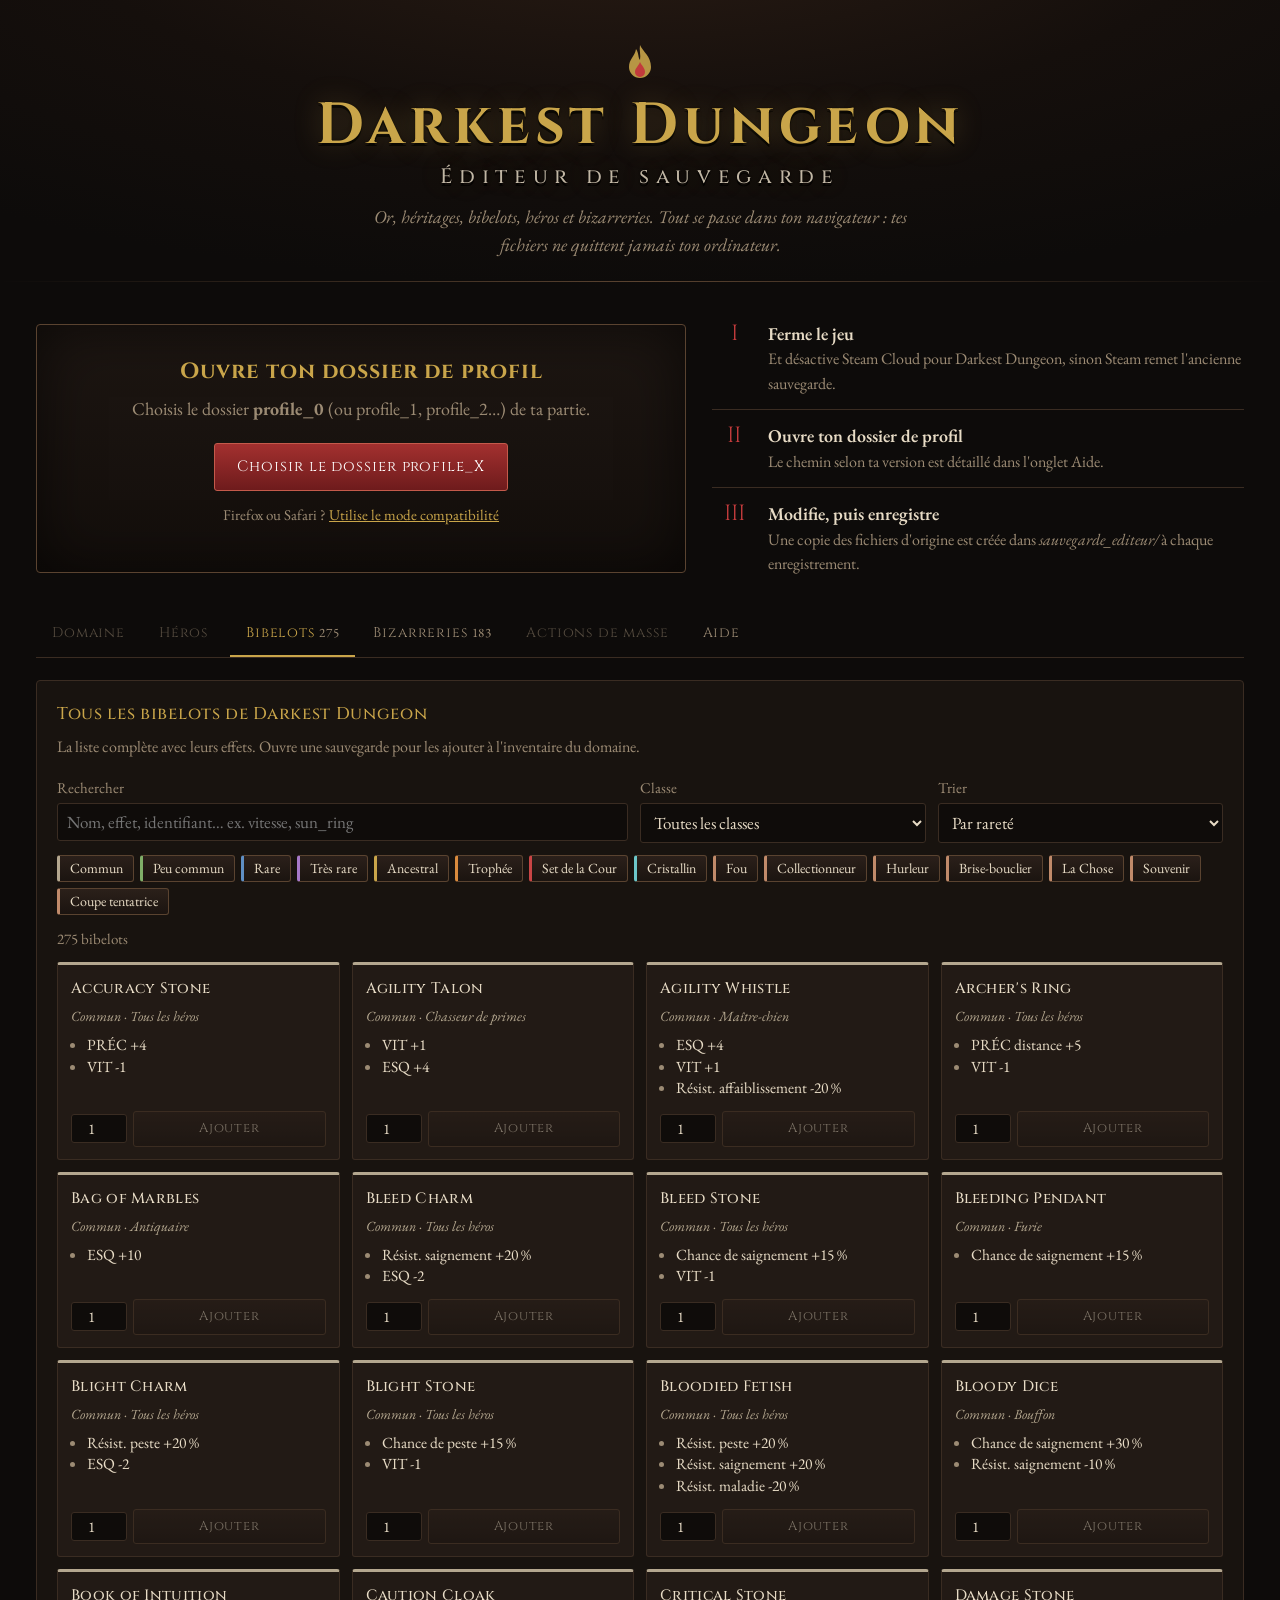
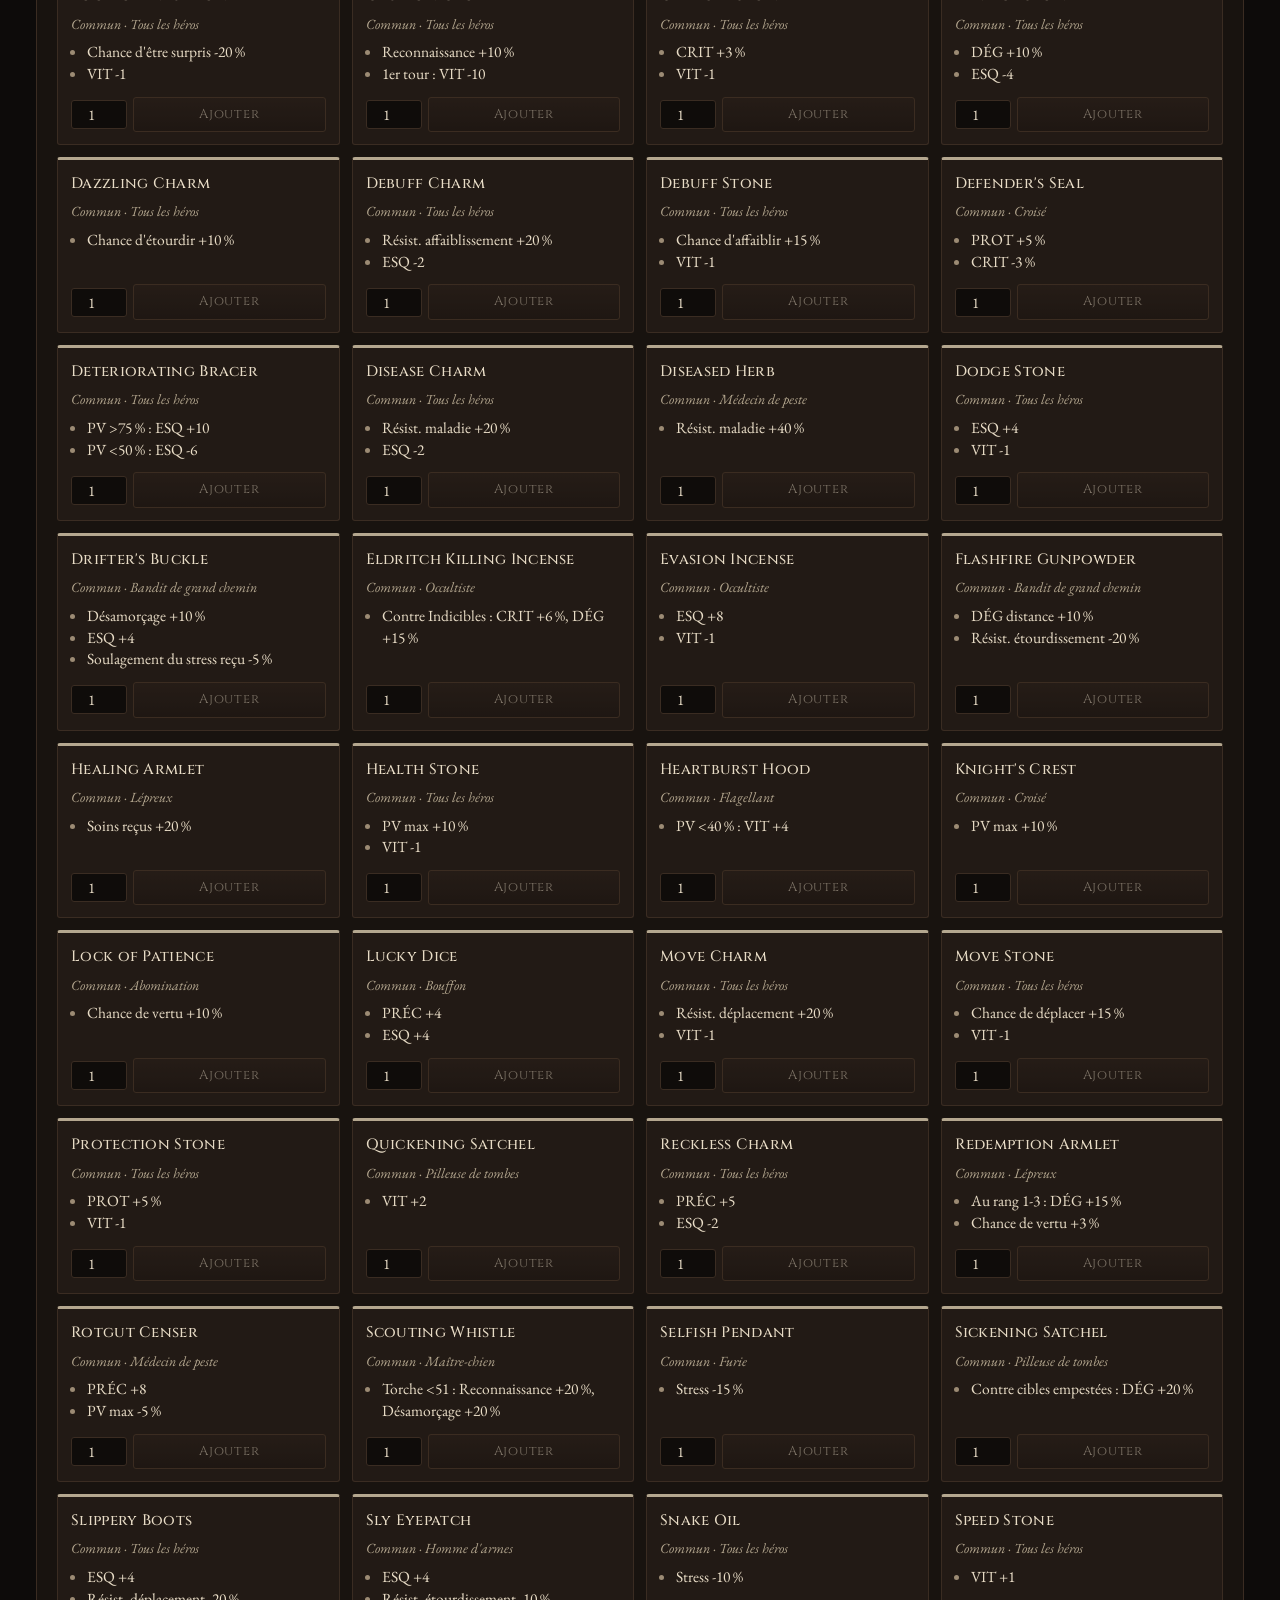
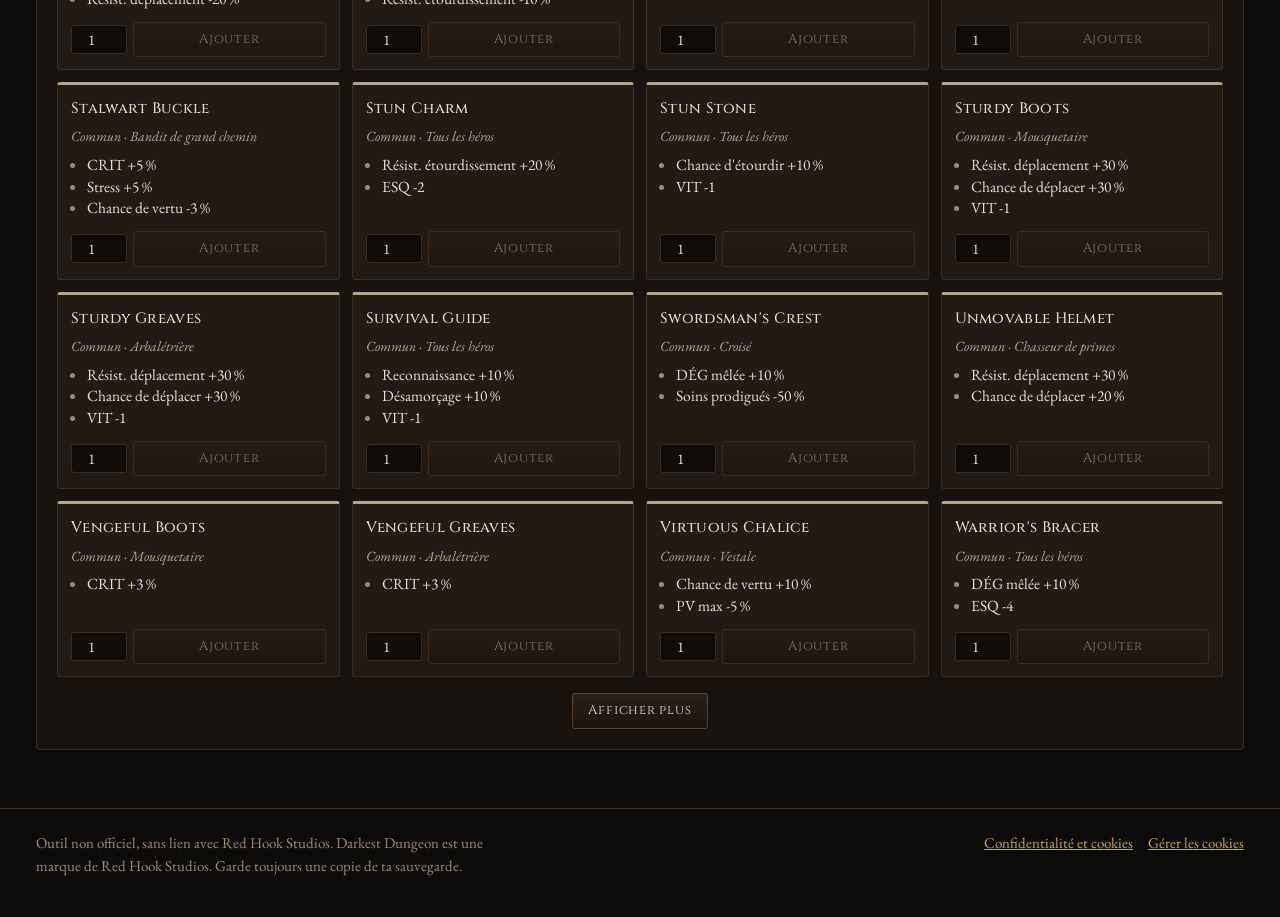
==== index.html @ da8cb4d5 "upload initial" ====
<!doctype html>
<html lang="fr">
<head>
<meta charset="utf-8">
<meta name="viewport" content="width=device-width,initial-scale=1">
<title>Éditeur de sauvegarde Darkest Dungeon – or, bibelots, héros, bizarreries</title>
<meta name="description" content="Éditeur de sauvegarde Darkest Dungeon gratuit, en français, directement dans le navigateur : modifie l'or et les héritages, ajoute des bibelots, monte tes héros niveau 6, gère les bizarreries. Liste complète des bibelots et bizarreries avec leurs effets.">
<link rel="canonical" href="https://pleaskanworkshop.fr/darkestdungeonsaveeditor/">
<meta property="og:type" content="website">
<meta property="og:title" content="Éditeur de sauvegarde Darkest Dungeon">
<meta property="og:description" content="Or, bibelots, héros, bizarreries : modifie ta sauvegarde Darkest Dungeon dans le navigateur. Rien n'est envoyé sur Internet.">
<meta property="og:url" content="https://pleaskanworkshop.fr/darkestdungeonsaveeditor/">
<meta name="theme-color" content="#0d0b0a">
<link rel="icon" href="favicon.svg" type="image/svg+xml">
<link rel="preconnect" href="https://fonts.googleapis.com">
<link rel="preconnect" href="https://fonts.gstatic.com" crossorigin>
<link href="https://fonts.googleapis.com/css2?family=Cinzel:wght@500;700&family=EB+Garamond:ital,wght@0,400;0,600;1,400&display=swap" rel="stylesheet">
<script type="application/ld+json">{"@context":"https://schema.org","@type":"WebApplication","name":"Éditeur de sauvegarde Darkest Dungeon","applicationCategory":"GameApplication","operatingSystem":"Windows, macOS, Linux (navigateur)","inLanguage":"fr","offers":{"@type":"Offer","price":"0","priceCurrency":"EUR"},"url":"https://pleaskanworkshop.fr/darkestdungeonsaveeditor/"}</script>
<style>
:root{
  --bg:#0d0b0a;--panel:#18130f;--panel2:#221a15;--line:#3a2c22;--line2:#5a4330;
  --ink:#e8dcc6;--dim:#9c8b74;--blood:#9e2a2b;--blood2:#c23b3c;--gold:#c9a54a;--ok:#6f9a5b;
  --r-common:#b4a78f;--r-uncommon:#7fae68;--r-rare:#5f8fc4;--r-very_rare:#a679c9;--r-ancestral:#c9a54a;
  --r-trophy:#d98a3d;--r-crimson:#c94545;--r-crystalline:#6cc6c9;--r-unique:#c08a6a;
  --display:"Cinzel",Georgia,serif;--body:"EB Garamond",Georgia,serif;
}
*{box-sizing:border-box}
html{scroll-padding-top:80px}
body{margin:0;background:radial-gradient(ellipse 120% 60% at 50% -10%,#2a1c14 0%,#150f0c 38%,var(--bg) 70%) fixed,var(--bg);color:var(--ink);font:18px/1.55 var(--body);min-height:100vh;-webkit-font-smoothing:antialiased}
a{color:var(--gold)}
a:hover{color:#e2c06a}
:focus-visible{outline:2px solid var(--gold);outline-offset:2px}
.wrap{max-width:1240px;margin:0 auto;padding:0 16px}

/* ---------- header */
.top{text-align:center;padding:44px 16px 22px;position:relative}
.top h1{font-family:var(--display);font-weight:700;letter-spacing:.09em;margin:0;line-height:1.05;font-size:clamp(30px,5.4vw,58px);color:var(--gold);
  text-shadow:0 0 28px rgba(201,165,74,.28),0 3px 0 #000,0 0 2px #000}
.top h1 small{display:block;font-size:.36em;letter-spacing:.32em;color:var(--ink);opacity:.82;margin-top:10px;font-weight:500}
.top p{color:var(--dim);font-style:italic;margin:14px auto 0;max-width:60ch}
.flame{display:block;width:26px;height:38px;margin:0 auto 14px}
@media (prefers-reduced-motion:no-preference){ .flame path{transform-origin:50% 100%;animation:flick 2.6s ease-in-out infinite} @keyframes flick{0%,100%{transform:scaleY(1) skewX(0)}30%{transform:scaleY(1.07) skewX(-2deg)}60%{transform:scaleY(.95) skewX(2deg)}} }
body.loaded .top{padding:18px 16px 14px} body.loaded .top h1{font-size:clamp(22px,3vw,30px)} body.loaded .top h1 small{display:inline;font-size:.6em;letter-spacing:.2em;margin:0 0 0 14px} body.loaded .top p,body.loaded .flame{display:none}
.rule{height:1px;background:linear-gradient(90deg,transparent,var(--line2),transparent);border:0;margin:0}

/* ---------- ads */
.ad{margin:18px auto;text-align:center;min-height:0}
.ad ins{display:block}
.ad.dev{border:1px dashed var(--line2);color:var(--dim);font-size:14px;padding:22px 10px;font-style:italic}
.ad.off{display:none}
.ad-top{max-width:970px}

/* ---------- layout */
.shell{display:grid;grid-template-columns:minmax(0,1fr);gap:28px;align-items:start}
@media (min-width:1180px){ .shell.has-side{grid-template-columns:minmax(0,1fr) 300px} .side{position:sticky;top:84px} }
.side .ad{margin-top:0}

/* ---------- file bar */
.filebar{position:sticky;top:0;z-index:20;background:rgba(13,11,10,.92);backdrop-filter:blur(6px);border-bottom:1px solid var(--line);padding:10px 0}
.filebar .wrap{display:flex;gap:12px;align-items:center;flex-wrap:wrap}
.filebar .st{flex:1;min-width:200px;color:var(--dim);font-size:16px}
.filebar .st b{color:var(--ink);font-weight:600}
.st.ok{color:var(--ok)} .st.err{color:var(--blood2)} .st.dirty{color:#e0b26a}

/* ---------- buttons & inputs */
button,.btn{font-family:var(--display);font-size:13px;letter-spacing:.06em;background:linear-gradient(#2b201a,#1b1410);color:var(--ink);border:1px solid var(--line2);padding:9px 15px;border-radius:3px;cursor:pointer;line-height:1.2;display:inline-flex;align-items:center;gap:8px;text-decoration:none}
button:hover:not(:disabled),.btn:hover{border-color:var(--gold);color:var(--gold)}
button:disabled{opacity:.45;cursor:not-allowed}
button.primary{background:linear-gradient(#a3302f,#6e1b1c);border-color:#c45a4b;color:#fff}
button.primary:hover:not(:disabled){color:#fff;filter:brightness(1.15)}
button.big{font-size:15px;padding:14px 22px}
button.ghost{background:none;border-color:transparent;color:var(--dim)}
button.ghost:hover:not(:disabled){border-color:var(--line2);color:var(--ink)}
button.icon{padding:3px 7px;font-size:12px;font-family:var(--body)}
label.f{display:block;font-size:15px;color:var(--dim)}
input,select{width:100%;margin-top:4px;background:#0f0c0a;border:1px solid var(--line);color:var(--ink);font:17px var(--body);padding:7px 9px;border-radius:3px}
input:focus,select:focus{outline:none;border-color:var(--gold)}
input[type=number]{font-variant-numeric:tabular-nums}
.hidden{display:none!important}

/* ---------- landing */
.landing{display:grid;gap:26px;margin:26px 0 8px}
@media (min-width:860px){ .landing{grid-template-columns:1.1fr .9fr;align-items:center} }
.door{border:1px solid var(--line2);background:linear-gradient(180deg,#1d1612,#130e0b);padding:30px 26px;border-radius:4px;text-align:center;position:relative;box-shadow:inset 0 0 60px rgba(0,0,0,.6)}
.door h2{font-family:var(--display);color:var(--gold);font-size:22px;margin:0 0 6px;letter-spacing:.04em}
.door p{color:var(--dim);margin:0 0 20px}
.door .acts{display:flex;flex-direction:column;align-items:center;gap:12px}
.door .compat{font-size:15px;color:var(--dim)}
.door .compat label{color:var(--gold);text-decoration:underline;cursor:pointer}
.door.drag{border-color:var(--gold);box-shadow:inset 0 0 60px rgba(201,165,74,.12)}
.steps{list-style:none;margin:0;padding:0;counter-reset:s}
.steps li{counter-increment:s;display:grid;grid-template-columns:44px 1fr;gap:12px;padding:12px 0;border-bottom:1px solid var(--line)}
.steps li:last-child{border-bottom:0}
.steps li::before{content:counter(s,upper-roman);font-family:var(--display);color:var(--blood2);font-size:22px;text-align:center;line-height:1.3}
.steps b{font-weight:600}
.steps span{color:var(--dim);display:block;font-size:16px}
.warn{border-left:3px solid var(--blood);background:#1b0f0d;padding:10px 14px;color:#e0b9a6;font-size:16px;margin:14px 0}

/* ---------- tabs */
.tabs{display:flex;gap:2px;border-bottom:1px solid var(--line);margin:22px 0 22px;overflow-x:auto;scrollbar-width:none}
.tabs::-webkit-scrollbar{display:none}
.tabs a{font-family:var(--display);font-size:14px;letter-spacing:.06em;color:var(--dim);text-decoration:none;padding:11px 16px;border-bottom:2px solid transparent;white-space:nowrap}
.tabs a:hover{color:var(--ink)}
.tabs a[aria-current=page]{color:var(--gold);border-bottom-color:var(--gold)}
.tabs a.locked{opacity:.5}
.tabs .count{font-family:var(--body);font-size:13px;color:var(--dim);margin-left:4px}

/* ---------- panels */
.panel{background:var(--panel);border:1px solid var(--line);border-radius:4px;padding:20px;margin-bottom:18px}
.panel>h2,.sec-h{font-family:var(--display);font-size:17px;color:var(--gold);margin:0 0 14px;letter-spacing:.04em;font-weight:500}
.panel>p.lead{color:var(--dim);margin:-6px 0 16px;font-size:16px}
.grid{display:grid;grid-template-columns:repeat(auto-fill,minmax(170px,1fr));gap:14px}
.empty{color:var(--dim);font-style:italic}
.locked-msg{text-align:center;padding:40px 20px}
.locked-msg p{color:var(--dim)}

/* wallet */
.wallet{display:grid;grid-template-columns:repeat(auto-fill,minmax(150px,1fr));gap:14px}
.coin{background:var(--panel2);border:1px solid var(--line);border-radius:3px;padding:12px}
.coin label{font-family:var(--display);font-size:13px;color:var(--gold);letter-spacing:.05em}
.coin .quick{display:flex;gap:4px;margin-top:6px}
.coin .quick button{flex:1;justify-content:center;padding:3px 0;font-family:var(--body);font-size:13px}

/* inventory */
.inv{display:flex;flex-wrap:wrap;gap:8px}
.chip{display:inline-flex;align-items:center;gap:6px;background:#120e0b;border:1px solid var(--line);border-left:3px solid var(--rc,var(--line2));border-radius:3px;padding:4px 6px 4px 9px;font-size:16px;cursor:default}
.chip .x{font-size:13px;color:var(--dim)}
.chip button{padding:1px 6px;font-size:12px;font-family:var(--body)}
.chip.pos{--rc:var(--ok)} .chip.neg{--rc:var(--blood2)} .chip.dis{--rc:#8a6fb0}
.chip.lock{background:#1d170e}
.chip .lk{color:var(--gold);font-size:13px}

/* catalogue */
.filters{display:grid;grid-template-columns:2fr 1fr 1fr;gap:12px;margin-bottom:12px}
@media (max-width:640px){ .filters{grid-template-columns:1fr 1fr} .filters .q{grid-column:1/-1} }
.rar-row{display:flex;flex-wrap:wrap;gap:6px;margin-bottom:16px}
.rar-row button{font-family:var(--body);font-size:14px;letter-spacing:0;padding:4px 10px;border-left:3px solid var(--rc)}
.rar-row button[aria-pressed=true]{background:#2c2119;border-color:var(--gold);color:var(--gold);border-left-color:var(--rc)}
.meta-line{color:var(--dim);font-size:15px;margin:-4px 0 12px}
.cards{display:grid;grid-template-columns:repeat(auto-fill,minmax(250px,1fr));gap:12px}
.tk{background:var(--panel2);border:1px solid var(--line);border-top:3px solid var(--rc);border-radius:3px;padding:12px 13px 12px;display:flex;flex-direction:column;gap:6px}
.tk h3{font-family:var(--display);font-size:15px;margin:0;letter-spacing:.02em;color:var(--ink);font-weight:500}
.tk .who{font-size:14px;color:var(--rc);font-style:italic}
.tk ul{margin:0;padding:0 0 0 16px;font-size:15.5px;line-height:1.4}
.tk li::marker{color:var(--dim)}
.tk .set{font-size:14.5px;color:#d9a4a4;border-top:1px dashed var(--line);padding-top:6px}
.tk .add{margin-top:auto;display:flex;gap:6px;align-items:center;padding-top:6px}
.tk .add input{width:56px;margin:0;padding:4px 6px;font-size:15px;text-align:center}
.tk .add button{flex:1;justify-content:center}
.tk .own{font-size:13px;color:var(--gold);margin-left:auto}
.more{text-align:center;margin-top:16px}

/* heroes */
.hero{background:var(--panel2);border:1px solid var(--line);border-radius:4px;margin-bottom:12px}
.hero>summary{list-style:none;cursor:pointer;padding:14px 16px;display:grid;grid-template-columns:1fr auto;gap:4px 14px;align-items:baseline}
.hero>summary::-webkit-details-marker{display:none}
.hero>summary .nm{font-family:var(--display);font-size:18px;color:var(--ink)}
.hero>summary .cls{color:var(--gold);font-style:italic;font-size:16px;margin-left:8px}
.hero>summary .stats{color:var(--dim);font-size:15px;font-variant-numeric:tabular-nums;text-align:right}
.hero>summary .stats .sev{color:var(--blood2)}
.hero>summary .stats .vir{color:var(--gold)}
.hero>summary::after{content:"";grid-column:1/-1;height:3px;border-radius:2px;background:linear-gradient(90deg,var(--blood2) var(--stress),#2a201a var(--stress));max-width:220px}
.hero[open]>summary{border-bottom:1px solid var(--line)}
.hero .body{padding:16px}
.hero .sub{font-family:var(--display);font-size:13px;color:var(--dim);letter-spacing:.05em;margin:18px 0 8px}
.addq{display:flex;gap:8px;margin-top:10px;flex-wrap:wrap}
.addq select{flex:1;min-width:220px;margin:0}
.hero .acts{display:flex;gap:8px;flex-wrap:wrap;margin-top:18px}

/* bulk */
.bulk{display:grid;gap:10px}
.bulk button{justify-content:flex-start;text-align:left;font-size:14px;padding:12px 14px}
.bulk button span{font-family:var(--body);letter-spacing:0;color:var(--dim);font-size:15px}

/* quirk catalogue */
.qcols{display:grid;gap:18px}
@media (min-width:820px){ .qcols{grid-template-columns:1fr 1fr} }
.qlist{list-style:none;margin:0;padding:0}
.qlist li{display:grid;grid-template-columns:minmax(120px,190px) 1fr;gap:10px;padding:7px 0;border-bottom:1px solid var(--line);font-size:16px}
.qlist li b{font-weight:600}
.qlist li span{color:var(--dim)}
.qlist.pos li b{color:#a9cf95} .qlist.neg li b{color:#e08a83}

/* help */
.prose{max-width:72ch}
.prose h2{font-family:var(--display);color:var(--gold);font-size:19px;font-weight:500;margin:28px 0 8px}
.prose h3{font-size:18px;margin:18px 0 4px}
.prose code{font-family:Consolas,Menlo,monospace;font-size:14.5px;background:#0f0c0a;border:1px solid var(--line);padding:1px 5px;border-radius:3px;word-break:break-all}
.prose details{border-bottom:1px solid var(--line);padding:10px 0}
.prose summary{cursor:pointer;font-weight:600}
.prose details p{color:#d5c8b1;margin:8px 0 0}

/* tooltip */
#tip{position:fixed;z-index:100;max-width:300px;background:#0f0b09;border:1px solid var(--line2);border-top:2px solid var(--rc,var(--gold));border-radius:3px;padding:10px 12px;font-size:15px;line-height:1.4;box-shadow:0 10px 30px rgba(0,0,0,.6);pointer-events:none;opacity:0;transition:opacity .12s}
#tip.on{opacity:1}
#tip b{font-family:var(--display);font-weight:500;font-size:14px;display:block;margin-bottom:4px}
#tip .k{color:var(--dim);font-style:italic;font-size:14px;display:block;margin-bottom:4px}
#tip ul{margin:0;padding-left:16px}

/* toast */
#toast{position:fixed;left:50%;bottom:22px;transform:translateX(-50%) translateY(20px);background:#1c1410;border:1px solid var(--line2);padding:10px 16px;border-radius:3px;font-size:16px;opacity:0;transition:.2s;z-index:120;pointer-events:none;max-width:calc(100% - 32px)}
#toast.on{opacity:1;transform:translateX(-50%)}

footer{border-top:1px solid var(--line);margin-top:40px;padding:22px 0 40px;color:var(--dim);font-size:15px}
footer .wrap{display:flex;gap:16px;flex-wrap:wrap;justify-content:space-between}
footer p{margin:0;max-width:70ch}
</style>
</head>
<body>
<div id="filebar" class="filebar hidden">
  <div class="wrap">
    <div class="st" id="status"></div>
    <button class="ghost" id="closeBtn" title="Fermer cette sauvegarde">Fermer</button>
    <button class="primary" id="saveBtn" disabled>Enregistrer</button>
  </div>
</div>

<header class="top">
  <svg class="flame" viewBox="0 0 26 38" aria-hidden="true"><path d="M13 1c3 7 11 11 11 22a11 11 0 0 1-22 0C2 15 8 12 9 5c3 4 2 9 4 11 1-5-1-10 0-15z" fill="#c9a54a" opacity=".9"/><path d="M13 18c2 4 5 6 5 10a5 5 0 0 1-10 0c0-4 3-5 5-10z" fill="#c23b3c"/></svg>
  <h1>Darkest Dungeon<small>Éditeur de sauvegarde</small></h1>
  <p>Or, héritages, bibelots, héros et bizarreries. Tout se passe dans ton navigateur : tes fichiers ne quittent jamais ton ordinateur.</p>
</header>
<hr class="rule">

<div class="wrap">
  <div class="ad ad-top" data-ad="top"></div>

  <section id="landing" class="landing">
    <div class="door" id="door">
      <h2>Ouvre ton dossier de profil</h2>
      <p>Choisis le dossier <b>profile_0</b> (ou profile_1, profile_2…) de ta partie.</p>
      <div class="acts">
        <button class="primary big" id="openBtn">Choisir le dossier profile_X</button>
        <div class="compat">Firefox ou Safari ? <label for="dirInput">Utilise le mode compatibilité</label><input id="dirInput" type="file" webkitdirectory multiple class="hidden"></div>
      </div>
      <p class="st" id="status0" style="margin:16px 0 0"></p>
    </div>
    <div>
      <ol class="steps">
        <li><div><b>Ferme le jeu</b><span>Et désactive Steam Cloud pour Darkest Dungeon, sinon Steam remet l'ancienne sauvegarde.</span></div></li>
        <li><div><b>Ouvre ton dossier de profil</b><span>Le chemin selon ta version est détaillé dans l'onglet Aide.</span></div></li>
        <li><div><b>Modifie, puis enregistre</b><span>Une copie des fichiers d'origine est créée dans <i>sauvegarde_editeur/</i> à chaque enregistrement.</span></div></li>
      </ol>
    </div>
  </section>

  <nav class="tabs" id="tabs" aria-label="Sections">
    <a href="#domaine" data-t="domaine">Domaine</a>
    <a href="#heros" data-t="heros">Héros<span class="count" id="cHeroes"></span></a>
    <a href="#bibelots" data-t="bibelots">Bibelots<span class="count">275</span></a>
    <a href="#bizarreries" data-t="bizarreries">Bizarreries<span class="count">183</span></a>
    <a href="#masse" data-t="masse">Actions de masse</a>
    <a href="#aide" data-t="aide">Aide</a>
  </nav>

  <div class="shell" id="shell">
    <main>
      <!-- DOMAINE -->
      <section id="t-domaine" data-tab>
        <div class="needs-save">
          <div class="panel"><h2>Trésor et héritages</h2>
            <div class="wallet" id="wallet"></div>
            <div class="grid" style="margin-top:16px"><label class="f">Nom du domaine<input type="text" id="estateName" maxlength="40"></label></div>
          </div>
          <div class="panel"><h2>Bibelots en réserve</h2>
            <p class="lead">Survole un bibelot pour voir ses effets. Pour en ajouter, va dans l'onglet <a href="#bibelots">Bibelots</a>.</p>
            <div class="inv" id="inv"></div>
          </div>
        </div>
      </section>

      <!-- HEROS -->
      <section id="t-heros" data-tab class="hidden"><div class="needs-save"><div id="heroList"></div></div></section>

      <!-- BIBELOTS -->
      <section id="t-bibelots" data-tab class="hidden">
        <div class="panel">
          <h2>Tous les bibelots de Darkest Dungeon</h2>
          <p class="lead" id="tkLead">La liste complète avec leurs effets. Ouvre une sauvegarde pour les ajouter à l'inventaire du domaine.</p>
          <div class="filters">
            <label class="f q">Rechercher<input id="tkQ" type="search" placeholder="Nom, effet, identifiant… ex. vitesse, sun_ring" autocomplete="off"></label>
            <label class="f">Classe<select id="tkCls"></select></label>
            <label class="f">Trier<select id="tkSort"><option value="r">Par rareté</option><option value="n">Par nom</option></select></label>
          </div>
          <div class="rar-row" id="tkRar" role="group" aria-label="Filtrer par rareté"></div>
          <div class="meta-line" id="tkCount"></div>
          <div class="cards" id="tkCards"></div>
          <div class="more"><button id="tkMore" class="hidden">Afficher plus</button></div>
        </div>
      </section>

      <!-- BIZARRERIES -->
      <section id="t-bizarreries" data-tab class="hidden">
        <div class="panel">
          <h2>Bizarreries et leurs effets</h2>
          <p class="lead">Pour ajouter ou retirer une bizarrerie, ouvre la fiche d'un héros dans l'onglet <a href="#heros">Héros</a>.</p>
          <div class="filters" style="grid-template-columns:1fr"><label class="f q">Rechercher<input id="qQ" type="search" placeholder="ex. torche, saignement, Hard Noggin" autocomplete="off"></label></div>
          <div class="qcols">
            <div><h3 class="sec-h">Positives</h3><ul class="qlist pos" id="qPos"></ul></div>
            <div><h3 class="sec-h">Négatives</h3><ul class="qlist neg" id="qNeg"></ul></div>
          </div>
        </div>
      </section>

      <!-- MASSE -->
      <section id="t-masse" data-tab class="hidden">
        <div class="needs-save">
          <div class="panel"><h2>Tout le roster d'un coup</h2>
            <p class="lead">Les changements restent en mémoire jusqu'à ce que tu cliques sur « Enregistrer ».</p>
            <div class="bulk">
              <button data-bulk="lvl">Passer tous les héros niveau 6 <span>— XP de résolution au maximum</span></button>
              <button data-bulk="calm">Stress à 0 et afflictions retirées <span>— vertus retirées aussi</span></button>
              <button data-bulk="gear">Équipement et compétences au maximum <span>— arme, armure et compétences équipées rang 4</span></button>
              <button data-bulk="heal">Soigner tout le monde <span>— PV actuels remis à un niveau élevé, le jeu les plafonne au max</span></button>
            </div>
          </div>
        </div>
      </section>

      <!-- AIDE -->
      <section id="t-aide" data-tab class="hidden">
        <div class="panel prose">
          <h2 style="margin-top:0">Où se trouve ma sauvegarde ?</h2>
          <h3>Steam</h3>
          <p><code>C:\Program Files (x86)\Steam\userdata\&lt;ton ID Steam&gt;\262060\remote\profile_0</code></p>
          <p>Le nombre après <i>userdata</i> dépend de ton compte. S'il y en a plusieurs, prends celui qui contient le dossier <i>262060</i>.</p>
          <h3>GOG, Epic et version sans launcher</h3>
          <p><code>C:\Users\&lt;toi&gt;\Documents\Darkest\profile_0</code></p>
          <p>Chaque emplacement de partie a son propre dossier : profile_0 est le premier, profile_1 le deuxième, etc.</p>
          <h2>Questions fréquentes</h2>
          <details><summary>Mes modifications disparaissent au lancement du jeu</summary><p>C'est presque toujours Steam Cloud qui remet la version en ligne. Dans Steam : clic droit sur Darkest Dungeon → Propriétés → Général → décoche « Conserver les sauvegardes dans Steam Cloud ». Ferme aussi le jeu avant d'enregistrer.</p></details>
          <details><summary>Le bouton « Choisir le dossier » ne fait rien</summary><p>L'écriture directe dans un dossier fonctionne sur Chrome, Edge, Opera et Brave pour ordinateur. Sur Firefox ou Safari, utilise le mode compatibilité : l'éditeur télécharge les trois fichiers modifiés, que tu recopies ensuite à la place des originaux.</p></details>
          <details><summary>Comment revenir en arrière ?</summary><p>À chaque enregistrement, les fichiers d'origine sont copiés dans <i>profile_X/sauvegarde_editeur/date-heure/</i>. Recopie-les dans le dossier profile_X pour annuler. Le jeu garde aussi ses propres copies dans <i>profile_X/backup</i>.</p></details>
          <details><summary>Quels fichiers sont modifiés ?</summary><p>Seulement <i>persist.estate.json</i> (or, héritages, bibelots), <i>persist.roster.json</i> (héros) et <i>persist.game.json</i> (nom du domaine). Malgré l'extension .json, ce sont des fichiers binaires propres au jeu.</p></details>
          <details><summary>Les bibelots ajoutés n'apparaissent pas</summary><p>Ils arrivent dans l'inventaire du domaine, visible depuis le hameau (fenêtre de la diligence ou fiche d'un héros). Les bibelots d'un DLC que tu ne possèdes pas peuvent ne pas s'afficher ; retire-les avec l'éditeur.</p></details>
          <details><summary>Combien de bizarreries un héros peut-il avoir ?</summary><p>Le jeu en gère cinq positives et cinq négatives au maximum, maladies non comprises. L'éditeur bloque l'ajout au-delà.</p></details>
          <details><summary>Mes fichiers sont-ils envoyés quelque part ?</summary><p>Non. La lecture et l'écriture se font en local dans ton navigateur. Le site affiche des publicités, détaillées dans la <a href="confidentialite.html">politique de confidentialité</a>, mais elles n'ont aucun accès à tes fichiers.</p></details>
          <details><summary>Ça marche avec Darkest Dungeon II ?</summary><p>Non, uniquement avec le premier Darkest Dungeon (et ses DLC : Crimson Court, Shieldbreaker, Color of Madness, Musketeer, Flagellant).</p></details>
        </div>
      </section>
    </main>
    <aside class="side hidden" id="side"><div class="ad" data-ad="side"></div></aside>
  </div>

  <div class="ad" data-ad="bottom"></div>
</div>

<footer>
  <div class="wrap">
    <p>Outil non officiel, sans lien avec Red Hook Studios. Darkest Dungeon est une marque de Red Hook Studios. Garde toujours une copie de ta sauvegarde.</p>
    <p><a href="confidentialite.html">Confidentialité et cookies</a>&emsp;<a href="#" id="consentLink">Gérer les cookies</a></p>
  </div>
</footer>

<div id="tip" role="tooltip"></div>
<div id="toast" role="status" aria-live="polite"></div>

<script>
/* ====== Configuration AdSense : remplace par tes identifiants ====== */
const ADSENSE = {
  client: 'ca-pub-XXXXXXXXXXXXXXXX',          // ton ID éditeur
  slots: { top: '0000000000', side: '0000000000', bottom: '0000000000' } // IDs des blocs d'annonces
};
</script>
<script>
// DSON codec (Darkest Dungeon binary save format)
const DSON = (() => {
  function hashName(s){ let h=0; for (let i=0;i<s.length;i++) h=(Math.imul(h,53)+s.charCodeAt(i))|0; return h; }
  function isDson(u8){ return u8 && u8.length>=64 && u8[0]===0x01 && u8[1]===0xB1 && u8[2]===0 && u8[3]===0; }
  
  function str(u8,a,b){ let s=''; for(let i=a;i<b;i++) s+=String.fromCharCode(u8[i]); return s; }
  // Node: {name, obj:bool, top:int(top bit), children:[] | raw:Uint8Array, file?:Node(root of embedded)}
  function decode(u8){
    const dv=new DataView(u8.buffer,u8.byteOffset,u8.byteLength), I=o=>dv.getInt32(o,true);
    const head = u8.slice(0,0x40);
    const nM1=I(0x14), m1Off=I(0x18), nM2=I(0x2C), m2Off=I(0x30), dLen=I(0x38), dOff=I(0x3C);
    const m1=[]; for(let i=0;i<nM1;i++){const o=m1Off+16*i; m1.push({parent:I(o),m2:I(o+4),direct:I(o+8),all:I(o+12)});}
    const m2=[]; for(let i=0;i<nM2;i++){const o=m2Off+12*i; m2.push({hash:I(o),off:I(o+4),info:I(o+8)>>>0});}
    const nodes=m2.map((e,i)=>{
      const nameLen=(e.info>>>2)&0x1FF, obj=(e.info&1)===1;
      const ns=dOff+e.off, name=str(u8,ns,ns+nameLen-1);
      const n={name,obj,top:e.info>>>31,hash:e.hash};
      if(obj){ n.m1=(e.info>>>11)&0xFFFFF; n.children=[]; }
      else {
        const start=e.off+nameLen, end=(i+1<nM2? m2[i+1].off : dLen);
        let s=start; if(end-start>1){ s=(start+3)&~3; }
        n.raw=u8.slice(dOff+s,dOff+end);
        n.pad=u8.slice(dOff+start,dOff+s);
        // embedded file?
        if(n.raw.length>8){ const L=new DataView(n.raw.buffer).getInt32(0,true); if(L===n.raw.length-4 && isDson(n.raw.subarray(4))) { n.file=decode(n.raw.slice(4,4+L)); } }
      }
      return n;
    });
    // build tree via meta1
    let root=null;
    m1.forEach((b,bi)=>{ const node=nodes[b.m2]; node._bi=bi; });
    // children: fields in order; parent of field i = nearest enclosing object. Use meta1 parent and walk
    const stack=[];
    nodes.forEach((n,i)=>{
      while(stack.length && stack[stack.length-1].remain===0) stack.pop();
      if(stack.length===0){ root=n; } else { const p=stack[stack.length-1]; p.node.children.push(n); p.remain--; }
      if(n.obj){ const b=m1[n.m1]; stack.push({node:n,remain:b.direct}); }
    });
    return {head, root};
  }
  function encode(doc){
    // flatten pre-order
    const fields=[]; const objs=[];
    (function walk(n,parentBi){
      const idx=fields.length; fields.push(n);
      if(n.obj){ const bi=objs.length; const rec={parent:parentBi,m2:idx,direct:n.children.length,all:0}; objs.push(rec);
        n._bi=bi; const before=fields.length; n.children.forEach(c=>walk(c,bi)); rec.all=fields.length-before; }
    })(doc.root,-1);
    // data
    const chunks=[]; let len=0; const offs=[];
    const push=(b)=>{chunks.push(b); len+=b.length;};
    fields.forEach(n=>{
      if(n.file){ const inner=encode(n.file); const r=new Uint8Array(4+inner.length); new DataView(r.buffer).setInt32(0,inner.length,true); r.set(inner,4); n.raw=r; }
      offs.push(len);
      const nm=new Uint8Array(n.name.length+1); for(let i=0;i<n.name.length;i++) nm[i]=n.name.charCodeAt(i); push(nm);
      if(!n.obj){ if(n.raw.length>1){ const pad=((len+3)&~3)-len; if(pad) push(n.pad && n.pad.length===pad ? n.pad : new Uint8Array(pad)); } push(n.raw); }
    });
    const nM1=objs.length, nM2=fields.length, m1Off=0x40, m2Off=m1Off+16*nM1, dOff=m2Off+12*nM2;
    const out=new Uint8Array(dOff+len); const dv=new DataView(out.buffer);
    out.set(doc.head.subarray(0,0x40),0);
    dv.setInt32(0x10,16*nM1,true); dv.setInt32(0x14,nM1,true); dv.setInt32(0x18,m1Off,true);
    dv.setInt32(0x2C,nM2,true); dv.setInt32(0x30,m2Off,true); dv.setInt32(0x38,len,true); dv.setInt32(0x3C,dOff,true);
    objs.forEach((b,i)=>{const o=m1Off+16*i; dv.setInt32(o,b.parent,true);dv.setInt32(o+4,b.m2,true);dv.setInt32(o+8,b.direct,true);dv.setInt32(o+12,b.all,true);});
    fields.forEach((n,i)=>{const o=m2Off+12*i; let info=((n.name.length+1)<<2)|(n.obj?1:0); if(n.obj) info|=(n._bi<<11); if(n.top) info|=0x80000000;
      dv.setInt32(o,hashName(n.name),true); dv.setInt32(o+4,offs[i],true); dv.setUint32(o+8,info>>>0,true);});
    let p=dOff; chunks.forEach(c=>{out.set(c,p);p+=c.length;});
    return out;
  }
  // helpers
  function child(n,name){ return n && n.children && n.children.find(c=>c.name===name); }
  function path(n,...names){ for(const nm of names){ n=child(n,nm); if(!n) return null; if(n.file) n=n.file.root; } return n; }
  function getInt(n){ return new DataView(n.raw.buffer,n.raw.byteOffset).getInt32(0,true); }
  function setInt(n,v){ const r=new Uint8Array(4); new DataView(r.buffer).setInt32(0,v|0,true); n.raw=r; }
  function getFloat(n){ return new DataView(n.raw.buffer,n.raw.byteOffset).getFloat32(0,true); }
  function setFloat(n,v){ const r=new Uint8Array(4); new DataView(r.buffer).setFloat32(0,v,true); n.raw=r; }
  function getStr(n){ const L=new DataView(n.raw.buffer,n.raw.byteOffset).getInt32(0,true); return new TextDecoder('utf-8').decode(n.raw.subarray(4,4+L-1)); }
  function setStr(n,s){ const b=new TextEncoder().encode(s); const r=new Uint8Array(4+b.length+1); new DataView(r.buffer).setInt32(0,b.length+1,true); r.set(b,4); n.raw=r; }
  function getBool(n){ return n.raw[0]===1; }
  function setBool(n,b){ n.raw=new Uint8Array([b?1:0]); }
  function guess(n){ // generic display value
    if(n.obj) return null; if(n.file) return '[file]'; const r=n.raw, dv=new DataView(r.buffer,r.byteOffset,r.byteLength);
    if(r.length===1) return r[0]<=1? !!r[0] : String.fromCharCode(r[0]);
    if(r.length===4){ const i=dv.getInt32(0,true), f=dv.getFloat32(0,true); if(Math.abs(i)>0x1000000 && isFinite(f) && Math.abs(f)<1e7 && Math.abs(f)>1e-5) return {f}; return i; }
    if(r.length>=5){ const L=dv.getInt32(0,true); if(L===r.length-4 && r[r.length-1]===0) return str(r,4,r.length-1);
      if(L*4===r.length-4){ const a=[]; for(let k=0;k<L;k++) a.push(dv.getInt32(4+4*k,true)); return a; } }
    if(r.length===8) return [dv.getInt32(0,true),dv.getInt32(4,true)];
    return 'hex:'+Array.from(r).map(b=>b.toString(16).padStart(2,'0')).join('');
  }
  function toJSON(n){ if(n.obj){ const o={}; n.children.forEach(c=>{ let k=c.name; while(k in o) k+='#'; o[k]=toJSON(c);}); return o;} if(n.file) return {'[file]':toJSON(n.file.root)}; return guess(n); }
  return {hashName,isDson,decode,encode,child,path,getInt,setInt,getFloat,setFloat,getStr,setStr,getBool,setBool,guess,toJSON};
})();


// Save model: reads/writes the editable values of a Darkest Dungeon profile
const Model = (() => {
  const D = (typeof DSON !== 'undefined') ? DSON : require('./dson.js');
  const XP = { radiant: [0, 2, 7, 13, 21, 29, 40], other: [0, 2, 8, 14, 24, 36, 48] };
  const FILES = ['persist.estate.json', 'persist.roster.json', 'persist.game.json'];
  const leaf = (name, raw) => ({ name, obj: false, top: 0, raw });
  function mk(name, kind, v) {
    const n = leaf(name, new Uint8Array(0));
    if (kind === 's') D.setStr(n, v); else if (kind === 'i') D.setInt(n, v); else if (kind === 'b') D.setBool(n, v);
    return n;
  }
  const clamp = (v, a, b) => Math.max(a, Math.min(b, Number(v) || 0));

  function load(files) {
    const m = { docs: {}, mode: 'radiant' };
    for (const k of FILES) {
      if (!files[k]) throw new Error('Fichier manquant : ' + k);
      if (!D.isDson(files[k])) throw new Error(`« ${k} » n'est pas une sauvegarde Darkest Dungeon valide.`);
      m.docs[k] = D.decode(files[k]);
    }
    const gm = D.child(m.docs['persist.game.json'].root, 'game_mode');
    if (gm) m.mode = D.getStr(gm);
    return m;
  }
  const xpTable = m => m.mode === 'radiant' ? XP.radiant : XP.other;
  function levelFromXp(m, xp) { const t = xpTable(m); let l = 0; for (let i = 0; i < t.length; i++) if (xp >= t[i]) l = i; return l; }

  // ---- estate
  function wallet(m) {
    const w = D.child(m.docs['persist.estate.json'].root, 'wallet'), o = {};
    w.children.forEach(e => { o[D.getStr(D.child(e, 'type'))] = D.child(e, 'amount'); });
    return o;
  }
  function getWallet(m) { const w = wallet(m), o = {}; for (const k in w) o[k] = D.getInt(w[k]); return o; }
  function setWallet(m, type, v) { const w = wallet(m); if (w[type]) D.setInt(w[type], clamp(v, 0, 2147483647)); }
  function estateName(m) { return D.getStr(D.child(m.docs['persist.game.json'].root, 'estatename')); }
  function setEstateName(m, s) { D.setStr(D.child(m.docs['persist.game.json'].root, 'estatename'), s); }
  function trinketList(m) { return D.path(m.docs['persist.estate.json'].root, 'trinkets', 'items'); }
  function getTrinkets(m) { return trinketList(m).children.map(e => { const id = D.child(e, 'id'); return id ? D.getStr(id) : '?'; }); }
  function reindex(list) { list.children.forEach((c, i) => c.name = String(i)); }
  function addTrinket(m, id, count = 1) {
    const list = trinketList(m);
    for (let k = 0; k < count; k++) list.children.push({ name: 'x', obj: true, top: 0, children: [mk('id', 's', id), mk('type', 's', 'trinket'), mk('amount', 'i', 1)] });
    reindex(list);
  }
  function removeTrinketById(m, id, count = 1) {
    const list = trinketList(m);
    for (let k = 0; k < count; k++) {
      const i = list.children.findIndex(e => { const n = D.child(e, 'id'); return n && D.getStr(n) === id; });
      if (i < 0) break; list.children.splice(i, 1);
    }
    reindex(list);
  }

  // ---- heroes
  function heroes(m) {
    const h = D.child(m.docs['persist.roster.json'].root, 'heroes');
    return h.children.map(c => ({ guid: c.name, r: D.path(c, 'hero_file_data', 'raw_data') })).filter(h => h.r);
  }
  function heroInfo(m, h) {
    const r = h.r, a = D.child(r, 'actor');
    const cs = D.path(r, 'skills', 'selected_combat_skills');
    const ti = D.path(r, 'trinkets', 'items');
    const xp = D.getInt(D.child(r, 'resolveXp'));
    return {
      guid: h.guid, name: D.getStr(D.child(a, 'name')), cls: D.getStr(D.child(r, 'heroClass')), xp,
      level: levelFromXp(m, xp), stress: Math.round(D.getFloat(D.child(r, 'm_Stress'))), hp: Math.round(D.getFloat(D.child(a, 'current_hp'))),
      weapon: D.getInt(D.child(r, 'weapon_rank')), armour: D.getInt(D.child(r, 'armour_rank')),
      skills: cs ? cs.children.map(s => ({ id: s.name, lvl: D.getInt(s) })) : [],
      quirks: (D.child(r, 'quirks') || { children: [] }).children.map(q => ({ id: q.name, locked: D.getBool(D.child(q, 'is_locked')) })),
      trinkets: ti ? ti.children.map(e => { const n = D.child(e, 'id'); return n ? D.getStr(n) : '?'; }) : [],
      affliction: D.getStr(D.child(r, 'affliction_type_id')), virtue: D.getStr(D.child(r, 'virtue_type_id')),
    };
  }
  function setHero(m, h, field, v) {
    const r = h.r, a = D.child(r, 'actor');
    switch (field) {
      case 'name': D.setStr(D.child(a, 'name'), String(v).slice(0, 40)); break;
      case 'level': { const t = xpTable(m); D.setInt(D.child(r, 'resolveXp'), t[clamp(v, 0, 6)]); updateHighest(m); break; }
      case 'stress': D.setFloat(D.child(r, 'm_Stress'), clamp(v, 0, 200)); break;
      case 'hp': D.setFloat(D.child(a, 'current_hp'), clamp(v, 1, 999)); break;
      case 'weapon': D.setInt(D.child(r, 'weapon_rank'), clamp(v, 0, 4)); break;
      case 'armour': D.setInt(D.child(r, 'armour_rank'), clamp(v, 0, 4)); break;
    }
  }
  function setSkill(m, h, id, v) { const s = D.child(D.path(h.r, 'skills', 'selected_combat_skills'), id); if (s) D.setInt(s, clamp(v, 0, 4)); }
  function setQuirkLock(m, h, id, b) { const q = D.child(D.child(h.r, 'quirks'), id); if (q) D.setBool(D.child(q, 'is_locked'), b); }
  function removeQuirk(m, h, id) { const qs = D.child(h.r, 'quirks'); qs.children = qs.children.filter(q => q.name !== id); }
  function addQuirk(m, h, id) {
    const qs = D.child(h.r, 'quirks'); if (!qs || D.child(qs, id)) return false;
    qs.children.push({ name: id, obj: true, top: 0, children: [
      mk('is_new', 'b', true), mk('is_locked', 'b', false), mk('mission_count', 'i', 0),
      mk('replaces_quirk', 'i', 0), mk('replaces_quirk_viewed', 'b', false), mk('evolution_duration_remaining', 'i', 0)] });
    return true;
  }
  function clearAffliction(m, h) {
    D.setStr(D.child(h.r, 'affliction_type_id'), ''); D.setInt(D.child(h.r, 'affliction_severity'), 0); D.setStr(D.child(h.r, 'virtue_type_id'), '');
  }
  function updateHighest(m) {
    const hi = D.child(m.docs['persist.roster.json'].root, 'highest_resolve_xp'); if (!hi) return;
    let mx = D.getInt(hi); heroes(m).forEach(h => mx = Math.max(mx, D.getInt(D.child(h.r, 'resolveXp')))); D.setInt(hi, mx);
  }
  function save(m) { const out = {}; for (const k in m.docs) out[k] = D.encode(m.docs[k]); return out; }
  return { FILES, load, save, getWallet, setWallet, estateName, setEstateName, getTrinkets, addTrinket, removeTrinketById,
    heroes, heroInfo, setHero, setSkill, setQuirkLock, removeQuirk, addQuirk, clearAffliction, xpTable };
})();


const TRINKETS=[{"id":"ancestors_map","n":"Ancestor's Map","r":"ancestral","c":"","e":["Désamorçage +25 %","Reconnaissance +25 %","Stress +10 %"]},{"id":"surgical_glove","n":"Surgical Gloves","r":"uncommon","c":"","e":["CRIT mêlée +8 %","PRÉC mêlée +5","Résist. déplacement -20 %","Résist. affaiblissement -10 %"]},{"id":"cc_set_gr_sharpened_letter_opener","n":"Sharpened Letter Opener","r":"crimson","c":"grave_robber","e":["DÉG mêlée +25 %","PRÉC mêlée +10","ESQ +5"],"s":"CRIT +5 %"},{"id":"blasphemous_vial","n":"Blasphemous Vial","r":"very_rare","c":"plague_doctor","e":["PRÉC distance +10","Chance d'étourdir +20 %","Chance de peste +20 %","Stress +25 %"]},{"id":"com_hel_thirsting_blade","n":"Thirsting Blade","r":"crystalline","c":"hellion","e":["VIT +2","PRÉC +15","Résist. saignement -20 %","CRIT +8 % contre cibles en sang","5 dégâts à soi-même en cas d'échec"]},{"id":"cc_set_high_shameful_locket","n":"Shameful Locket","r":"crimson","c":"highwayman","e":["PRÉC +10","CRIT +5 %","Stress +15 %"],"s":"Chance de vertu +45 %"},{"id":"cc_set_hm_damning_evidence","n":"Evidence of Corruption","r":"crimson","c":"houndmaster","e":["Reconnaissance +25 %","Chance d'être surpris -15 %","Stress +10 %"],"s":"DÉG +25 %, CRIT +6 % contre cibles en sang"},{"id":"com_abom_broken_key","n":"Broken Key","r":"crystalline","c":"abomination","e":["PRÉC +15","Chance d'étourdir +35 %","Stress +10 %"]},{"id":"fasting_seal","n":"Fasting Seal","r":"rare","c":"","e":["Consommation de nourriture -100 %","Dégâts de famine -100 %","ESQ +5","Stress de famine -100 %"]},{"id":"ancestors_candle","n":"Ancestor's Candle","r":"ancestral","c":"","e":["Torche >50 : DÉG +15 %, VIT +2, ESQ +5","Stress +10 %"]},{"id":"ancestors_scroll","n":"Ancestor's Scroll","r":"ancestral","c":"","e":["Soins prodigués +25 %","Soulagement du stress +25 %","Stress +10 %"]},{"id":"ancestors_pistol","n":"Ancestor's Pistol","r":"ancestral","c":"","e":["PRÉC distance +15","VIT +3","Stress +10 %"]},{"id":"ancestors_signet_ring","n":"Ancestor's Signet Ring","r":"ancestral","c":"","e":["PRÉC +10","PROT +10 %","Stress +10 %"]},{"id":"rampart_shield","n":"Rampart Shield","r":"rare","c":"man_at_arms","e":["Chance de déplacer +40 %","Chance d'étourdir +30 %","DÉG -15 %"]},{"id":"demons_cauldron","n":"Demon's Cauldron","r":"very_rare","c":"occultist","e":["Chance d'étourdir +30 %","Chance d'affaiblir +40 %","CRIT +3 %","Chance de vertu -10 %","Stress +15 %"]},{"id":"ancestors_pen","n":"Ancestor's Pen","r":"ancestral","c":"","e":["CRIT mêlée +8 %","DÉG mêlée +10 %","Stress +10 %"]},{"id":"boss_cannon","n":"Fuseman's Matchstick","r":"trophy","c":"","e":["VIT +2","DÉG distance +10 %","CRIT distance +6 %"]},{"id":"ancestors_musket_ball","n":"Ancestor's Musket Ball","r":"ancestral","c":"","e":["CRIT distance +8 %","DÉG distance +10 %","Stress +10 %"]},{"id":"madman_3","n":"Crescendo Box","r":"madman","c":"","e":["VIT +2","DÉG +15 %","Stress +10 %"]},{"id":"com_sb_spectral_speartip","n":"Spectral Speartip","r":"crystalline","c":"shieldbreaker","e":["DÉG +15 %","Chance de peste +20 %","PV max +15 %","5 % de chance d'attaquer une cible au hasard"]},{"id":"cc_set_anti_the_masters_essence","n":"The Master's Essence","r":"crimson","c":"antiquarian","e":["Soins prodigués +50 %","Chance de peste +35 %","Chance d'affaiblir +35 %"],"s":"VIT +4, ESQ +10"},{"id":"cc_set_vest_salacious_diary","n":"Salacious Diary","r":"crimson","c":"vestal","e":["Soulagement du stress au camp +33 %","Soins prodigués +25 %"],"s":"Chance d'affaiblir +35 %, Chance d'étourdir +35 %"},{"id":"bright_tambourine","n":"Bright Tambourine","r":"rare","c":"jester","e":["Torche >75 : Stress -25 %","Torche <51 : Stress +15 %","Soulagement du stress +20 %"]},{"id":"cc_set_arb_sharpshooters_string_wax","n":"Bedtime Story","r":"crimson","c":"arbalest","e":["Contre cibles marquées : PRÉC +15, CRIT +8 %","Chance d'affaiblir +35 %","Chance de déplacer +35 %"],"s":"PROT +25 %"},{"id":"cc_set_musk_silver_bullet","n":"Silver Musket Ball","r":"crimson","c":"musketeer","e":["Contre cibles marquées : PRÉC +15, CRIT +8 %","Chance d'affaiblir +35 %","Chance de déplacer +35 %"],"s":"PROT +25 %"},{"id":"boss_wilbur","n":"Wilbur's Flag","r":"trophy","c":"","e":["Résist. étourdissement +50 %","ESQ +10"]},{"id":"camouflage_cloak","n":"Camouflage Cloak","r":"uncommon","c":"","e":["Torche >75 : ESQ +15","Résist. étourdissement -20 %"]},{"id":"ancestors_coat","n":"Ancestor's Coat","r":"ancestral","c":"","e":["ESQ +15","Stress +10 %"]},{"id":"sun_cloak","n":"Sun Cloak","r":"rare","c":"","e":["Torche >75 : PROT +5 %, ESQ +10","Stress +10 %"]},{"id":"com_pd_ashen_distillation","n":"Ashen Distillation","r":"crystalline","c":"plague_doctor","e":["ESQ +20","Chance de peste +25 %","Soins reçus +20 % avec Herbes médicinales"]},{"id":"cc_set_hm_lawmans_badge","n":"Battered Lawman's Badge","r":"crimson","c":"houndmaster","e":["PRÉC distance +15","Soulagement du stress au camp +50 %","Soins prodigués +25 %","Résist. étourdissement -20 %","Résist. affaiblissement -20 %"],"s":"DÉG +25 %, CRIT +6 % contre cibles en sang"},{"id":"fortifying_garlic","n":"Fortifying Garlic","r":"very_rare","c":"","e":["Résist. peste +33 %","Résist. saignement +33 %","Résist. maladie +33 %"]},{"id":"bleed_amulet","n":"Bleed Amulet","r":"uncommon","c":"","e":["Chance de saignement +20 %","Résist. saignement +20 %","Résist. peste -20 %"]},{"id":"cc_set_occ_vial_of_sand","n":"Vial of Sand","r":"crimson","c":"occultist","e":["Chance d'affaiblir +20 %","Chance d'étourdir +20 %","Chance de déplacer +20 %","Résist. étourdissement +20 %"],"s":"ESQ +15"},{"id":"padlock_2","n":"Padlock of Transference","r":"uncommon","c":"abomination","e":["Chance de peste +20 %","Chance d'étourdir +20 %"]},{"id":"feather_crystal","n":"Feather Crystal","r":"rare","c":"","e":["VIT +2","ESQ +8","Résist. étourdissement -20 %","Résist. déplacement -20 %"]},{"id":"hunters_talon","n":"Hunter's Talon","r":"rare","c":"bounty_hunter","e":["CRIT +6 %","PRÉC +10","Consommation de nourriture +50 %"]},{"id":"boss_flesh","n":"Flesh's Heart","r":"trophy","c":"","e":["Résist. saignement +50 %","PV max +15 %"]},{"id":"lucky_talisman","n":"Lucky Talisman","r":"rare","c":"grave_robber","e":["ESQ +12","PRÉC distance +10","Stress +10 %"]},{"id":"com_grv_huskclaw_toxin","n":"Topshelf Tonic","r":"crystalline","c":"grave_robber","e":["ESQ +15 avec Herbes médicinales","VIT +3","Résist. peste -20 %","Durée de la peste +50 %"]},{"id":"cc_set_vest_atonement_beads","n":"Atonement Beads","r":"crimson","c":"vestal","e":["DÉG mêlée +15 %","CRIT mêlée +8 %","Chance de vertu -15 %"],"s":"Chance d'affaiblir +35 %, Chance d'étourdir +35 %"},{"id":"cc_set_cru_signed_conscription","n":"Signed Conscription","r":"crimson","c":"crusader","e":["Soins prodigués +20 %","Soulagement du stress +20 %"],"s":"PV max +20 %"},{"id":"cc_set_flag_shard_of_glass","n":"Shard of Glass","r":"crimson","c":"flagellant","e":["Chance de saignement +35 %","Résist. saignement -20 %"],"s":"Résist. coup fatal +10 %"},{"id":"cc_set_maa_old_unit_banner","n":"Old Unit Standard","r":"crimson","c":"man_at_arms","e":["Chance d'étourdir +15 %","Chance d'affaiblir +20 %","Résist. coup fatal +15 %","Stress +10 %"],"s":"DÉG riposte +25 %, PRÉC +10"},{"id":"raiders_talisman","n":"Raider's Talisman","r":"very_rare","c":"grave_robber","e":["CRIT +5 %","Désamorçage +30 %","VIT +2","Reconnaissance +15 %","PV max -10 %"]},{"id":"spiked_collar","n":"Spiked Collar","r":"very_rare","c":"houndmaster","e":["DÉG +20 %","Chance de saignement +30 %","Soins reçus -20 %","Soins prodigués -50 %"]},{"id":"cc_set_high_bloodied_neckerchief","n":"Bloodied Neckerchief","r":"crimson","c":"highwayman","e":["VIT +2","ESQ +10"],"s":"Chance de vertu +45 %"},{"id":"cc_set_anti_two_of_the_three","n":"Two of Three","r":"crimson","c":"antiquarian","e":["Contre cibles empestées : DÉG +50 %, CRIT +10 %"],"s":"VIT +4, ESQ +10"},{"id":"boss_prophet","n":"Prophet's Eye","r":"trophy","c":"","e":["Au rang 4 : PRÉC +15, VIT +3, Stress -15 %"]},{"id":"heavy_boots","n":"Heavy Boots","r":"uncommon","c":"","e":["Résist. déplacement +40 %","PROT +20 %","VIT -2"]},{"id":"madman_2","n":"Overture Box","r":"madman","c":"","e":["PV max +15 %","ESQ +8","PRÉC -2"]},{"id":"tough_ring","n":"Tough Ring","r":"very_rare","c":"","e":["PROT +10 %","PV max +15 %","DÉG -15 %","Stress +10 %"]},{"id":"tempting_goblet","n":"The Tempting Goblet","r":"goblet","c":"","e":["PV max +20 %","VIT +3","ESQ +8","Stress +25 %","Chance de vertu -10 %"]},{"id":"antiq_5","n":"Candle of Life","r":"very_rare","c":"antiquarian","e":["Soins prodigués +50 %","PV max +15 %"]},{"id":"cc_set_arb_childhood_treasure","n":"Childhood Treasure","r":"crimson","c":"arbalest","e":["Soins prodigués +30 % (+20 % au camp)","Stress -15 %"],"s":"PROT +25 %"},{"id":"cc_set_musk_first_place_trophy","n":"Second Place Trophy","r":"crimson","c":"musketeer","e":["Soins prodigués +30 % (+20 % au camp)","Stress -15 %"],"s":"PROT +25 %"},{"id":"cc_set_cru_glittering_spaulders","n":"Glittering Spaulders","r":"crimson","c":"crusader","e":["PROT +15 %","Résist. déplacement +35 %","Stress -15 %","VIT -2"],"s":"PV max +20 %"},{"id":"cc_set_bh_vow_of_revenge","n":"Vengeful Kill List","r":"crimson","c":"bounty_hunter","e":["Chance de déplacer +50 %","Chance de saignement +35 %","PRÉC distance +15"],"s":"CRIT +6 % contre cibles marquées/étourdies/en sang"},{"id":"focus_ring","n":"Focus Ring","r":"very_rare","c":"","e":["PRÉC +10","CRIT +5 %","ESQ -8"]},{"id":"steady_bracer","n":"Steady Bracer","r":"uncommon","c":"","e":["PRÉC distance +10","ESQ -2"]},{"id":"ancestors_handkerchief","n":"Ancestor's Handkerchief","r":"ancestral","c":"","e":["Résist. saignement +50 %","Résist. maladie +50 %","Stress +10 %"]},{"id":"collector_3","n":"Junia's Head","r":"collector","c":"","e":["Soins prodigués +30 %","Stress +20 %"]},{"id":"fortunate_armlet","n":"Fortunate Armlet","r":"uncommon","c":"leper","e":["PRÉC +8","CRIT +3 %","Stress +10 %"]},{"id":"chirurgeons_charm","n":"Chirurgeon's Charm","r":"uncommon","c":"","e":["Soins prodigués +15 %"]},{"id":"collector_1","n":"Dismas' Head","r":"collector","c":"","e":["DÉG +25 %","PV max -10 %","Stress +20 %"]},{"id":"legendary_bracer","n":"Legendary Bracer","r":"very_rare","c":"","e":["DÉG +20 %","VIT -1","Stress +10 %"]},{"id":"heavens_hairpin","n":"Heaven's Hairpin","r":"rare","c":"hellion","e":["Torche >75 : Stress -25 %, PRÉC +10"]},{"id":"com_hwy_crystalline_gunpowder","n":"Crystalline Gunpowder","r":"crystalline","c":"highwayman","e":["DÉG +20 %","VIT +3","Résist. étourdissement -15 %"]},{"id":"com_arb_keening_bolts","n":"Keening Bolts","r":"crystalline","c":"arbalest","e":["DÉG +20 %","CRIT distance +7 %","25 % de chance de +3 Stress en attaquant"]},{"id":"sacred_scroll","n":"Sacred Scroll","r":"very_rare","c":"vestal","e":["Stress -10 %","Soins prodigués +33 %","Chance d'étourdir -10 %","DÉG -33 %"]},{"id":"boss_tassle","n":"Vvulf's Tassel","r":"trophy","c":"","e":["Contre cibles marquées : DÉG +20 %, PRÉC +10","CRIT +5 % contre grands ennemis"]},{"id":"medics_greaves","n":"Medic's Greaves","r":"uncommon","c":"arbalest","e":["Soins prodigués +33 %"]},{"id":"medics_boots","n":"Medic's Boots","r":"uncommon","c":"musketeer","e":["Soins prodigués +33 %"]},{"id":"sun_ring","n":"Sun Ring","r":"rare","c":"","e":["Torche >75 : DÉG +10 %, PRÉC +5","Stress +10 %"]},{"id":"bulls_eye_bandana","n":"Bull's Eye Bandana","r":"rare","c":"arbalest","e":["PRÉC +8","CRIT +5 %","ESQ -4"]},{"id":"bulls_eye_hat","n":"Bull's Eye Hat","r":"rare","c":"musketeer","e":["PRÉC +8","CRIT +5 %","ESQ -4"]},{"id":"cc_set_jest_tasting_cup","n":"Tyrant's Tasting Cup","r":"crimson","c":"jester","e":["Soulagement du stress +33 %","Stress +25 %"],"s":"Soulagement du stress au camp +33 %"},{"id":"boss_hag","n":"Hag's Ladle","r":"trophy","c":"","e":["Chance de peste +30 %","Résist. peste +40 %","Résist. maladie +40 %"]},{"id":"ancestors_moustache_cream","n":"Ancestor's Moustache Cream","r":"ancestral","c":"","e":["Résist. peste +50 %","Résist. affaiblissement +50 %","Stress +10 %"]},{"id":"com_maa_mirror_shield","n":"Mirror Shield","r":"crystalline","c":"man_at_arms","e":["Renvoie 30 % des dégâts subis","ESQ +10","Résist. étourdissement +20 %"]},{"id":"cc_set_hel_mark_of_the_outcast","n":"Mark of the Outcast","r":"crimson","c":"hellion","e":["VIT +2","Chance de saignement +35 %","Résist. coup fatal +15 %","Soins reçus -15 %"],"s":"PRÉC +7, ESQ +7"},{"id":"cc_dazzling_mirror","n":"Dazzling Mirror","r":"very_rare","c":"","e":["Contre Suceurs de sang : VIT +4, Chance d'étourdir +20 %"]},{"id":"cc_quicksilver_salve","n":"Mercurial Salve","r":"very_rare","c":"","e":["Contre Suceurs de sang : DÉG +25 %"]},{"id":"debuff_amulet","n":"Debuff Amulet","r":"uncommon","c":"","e":["Chance d'affaiblir +30 %","Résist. affaiblissement +30 %","ESQ -4"]},{"id":"recovery_charm","n":"Recovery Charm","r":"rare","c":"","e":["Soins reçus +40 %"]},{"id":"immunity_mask","n":"Immunity Mask","r":"rare","c":"leper","e":["Résist. étourdissement +40 %","Résist. peste +30 %","Résist. saignement +30 %","PV max -10 %"]},{"id":"com_mildredslocket","n":"Mildred's Locket","r":"keepsake","c":"","e":["Contre le Meunier : dégâts subis -100 %, DÉG +40 %","Résist. peste +40 %","VIT +3"]},{"id":"madman_1","n":"Aria Box","r":"madman","c":"","e":["Stress -25 %"]},{"id":"heros_ring","n":"Hero's Ring","r":"very_rare","c":"","e":["Chance de vertu +25 %"]},{"id":"ancestors_tentacle_idol","n":"Ancestor's Tentacle Idol","r":"ancestral","c":"","e":["Chance de vertu +20 %","Résist. coup fatal +8 %"]},{"id":"ancestors_portrait","n":"Ancestor's Portrait","r":"ancestral","c":"","e":["XP gagnée +50 %","Stress +10 %"]},{"id":"stun_amulet","n":"Stun Amulet","r":"uncommon","c":"","e":["Chance d'étourdir +10 %","Résist. étourdissement +20 %","ESQ -4"]},{"id":"witchs_vial","n":"Witch's Vial","r":"common","c":"plague_doctor","e":["Chance d'étourdir +15 %"]},{"id":"padlock_4","n":"Lock of Fury","r":"rare","c":"abomination","e":["DÉG +10 %","VIT +3","PV max -10 %"]},{"id":"stun_charm","n":"Stun Charm","r":"common","c":"","e":["Résist. étourdissement +20 %","ESQ -2"]},{"id":"cudgel_weight","n":"Cudgel Weight","r":"uncommon","c":"houndmaster","e":["Chance d'étourdir +25 %","VIT -1"]},{"id":"ancestors_lantern","n":"Ancestor's Lantern","r":"ancestral","c":"","e":["Chance d'être surpris -20 %","Chance de surprendre +20 %","Stress +10 %"]},{"id":"com_cru_non_euclidean_hilt","n":"Non-Euclidean Hilt","r":"crystalline","c":"crusader","e":["PV max +15 %","Chance d'étourdir +25 % avec Eau bénite","5 % de chance d'attaquer une cible au hasard","Au contact : peste 2 pendant 2 tours"]},{"id":"paralyzers_crest","n":"Paralyzer's Crest","r":"uncommon","c":"crusader","e":["Chance d'étourdir +20 %","ESQ -2"]},{"id":"bloody_dice","n":"Bloody Dice","r":"common","c":"jester","e":["Chance de saignement +30 %","Résist. saignement -10 %"]},{"id":"poisoning_buckle","n":"Gunslinger's Buckle","r":"very_rare","c":"highwayman","e":["DÉG distance +20 %","PRÉC distance +15","DÉG mêlée -10 %","CRIT mêlée -6 %"]},{"id":"move_amulet","n":"Move Amulet","r":"uncommon","c":"","e":["Chance de déplacer +20 %","Résist. déplacement +30 %","Résist. affaiblissement -20 %"]},{"id":"cleansing_crystal","n":"Cleansing Crystal","r":"very_rare","c":"","e":["Résist. peste +40 %","Résist. saignement +40 %","Résist. affaiblissement +40 %","Chance de peste -15 %","Chance de saignement -15 %","Chance d'affaiblir -15 %"]},{"id":"com_ves_heretical_passages","n":"Heretical Passage","r":"crystalline","c":"vestal","e":["Soins prodigués +20 % avec Eau bénite","DÉG +25 % contre Cosses et Indicibles","Stress +10 %"]},{"id":"com_jes_dirge_for_devoured","n":"Dirge for the Devoured","r":"crystalline","c":"jester","e":["Soulagement du stress +25 %","DÉG +25 % avec Laudanum","Stress +10 %"]},{"id":"com_ant_smoking_skull","n":"Smoking Skull","r":"crystalline","c":"antiquarian","e":["ESQ +35 avec Poussière d'éclat","PRÉC -15","Résist. peste -15 %"]},{"id":"com_bh_mask_of_timeless","n":"Mask of the Timeless","r":"crystalline","c":"bounty_hunter","e":["VIT +2","ESQ +15","Stress +5 %"]},{"id":"boss_necromancer","n":"Necromancer's Collar","r":"trophy","c":"","e":["Contre Impies : DÉG +20 %, CRIT +8 %"]},{"id":"collector_2","n":"Barristan's Head","r":"collector","c":"","e":["PROT +25 %","Stress +20 %"]},{"id":"padlock_5","n":"Restraining Padlock","r":"very_rare","c":"abomination","e":["Stress de transformation -40 %"]},{"id":"crow_tailfeather","n":"Molted Tailfeather","r":"shrieker","c":"","e":["VIT +4","Torche <76 : Résist. maladie +33 %","Torche <51 : Résist. étourdissement +33 %","Stress +15 %"]},{"id":"cc_set_maa_toy_soldier","n":"Toy Soldier","r":"crimson","c":"man_at_arms","e":["PROT +10 %","CRIT +5 %"],"s":"DÉG riposte +25 %, PRÉC +10"},{"id":"quick_draw_charm","n":"Quick Draw Charm","r":"rare","c":"","e":["1er tour : VIT +8, CRIT +12 %","Dès le 2e tour : VIT -3"]},{"id":"cc_set_lep_last_will_and_testament","n":"Last Will and Testament","r":"crimson","c":"leper","e":["PROT +15 %","PV max +15 %","Résist. coup fatal -10 %"],"s":"PRÉC +15 si PV ≥60 %"},{"id":"bloody_herb","n":"Bloody Herb","r":"rare","c":"plague_doctor","e":["PRÉC mêlée +10","Chance de saignement +30 %","DÉG mêlée +20 %"]},{"id":"sharpening_sheath","n":"Sharpening Sheath","r":"rare","c":"highwayman","e":["CRIT mêlée +7 %","Chance de saignement +40 %","VIT -1"]},{"id":"protective_collar","n":"Protective Collar","r":"rare","c":"houndmaster","e":["ESQ +12","DÉG -15 %"]},{"id":"cc_set_jest_tyrants_fingerbone","n":"Tyrant's Fingerbone","r":"crimson","c":"jester","e":["Au rang 1 : VIT +3, ESQ +20"],"s":"Soulagement du stress au camp +33 %"},{"id":"critical_dice","n":"Critical Dice","r":"uncommon","c":"jester","e":["CRIT +7 %"]},{"id":"cc_set_flag_chipped_tooth","n":"Chipped Tooth","r":"crimson","c":"flagellant","e":["PV max +20 %","Résist. déplacement +35 %"],"s":"Résist. coup fatal +10 %"},{"id":"guardians_shield","n":"Guardian's Shield","r":"very_rare","c":"man_at_arms","e":["Au rang 4 : PROT +10 %, Soins reçus +50 %, ESQ +10"]},{"id":"cc_sculptors_tools","n":"Sculptor's Tools","r":"very_rare","c":"","e":["Contre Maçonnerie : DÉG +40 %"]},{"id":"sb_5","n":"Cuirboilli","r":"shieldbreaker","c":"shieldbreaker","e":["PV max +33 %","VIT -2"]},{"id":"bloodthirst_ring","n":"Bloodthirst Ring","r":"uncommon","c":"","e":["Consommation de nourriture -100 %","PV max +10 %","Soins reçus -25 %"]},{"id":"seer_stone","n":"Seer Stone","r":"uncommon","c":"","e":["Reconnaissance +15 %","VIT -1"]},{"id":"survival_guide","n":"Survival Guide","r":"common","c":"","e":["Reconnaissance +10 %","Désamorçage +10 %","VIT -1"]},{"id":"swift_cloak","n":"Swift Cloak","r":"uncommon","c":"","e":["VIT +2","Résist. déplacement -20 %"]},{"id":"antiq_1","n":"Bag of Marbles","r":"common","c":"antiquarian","e":["ESQ +10"]},{"id":"ancestors_bottle","n":"Ancestor's Bottle","r":"ancestral","c":"","e":["PV max +25 %","Consommation de nourriture +50 %","Stress +10 %"]},{"id":"sb_1","n":"Venomous Vial","r":"shieldbreaker","c":"shieldbreaker","e":["Chance de peste +30 %","Résist. peste -10 %"]},{"id":"warriors_cap","n":"Warrior's Cap","r":"common","c":"","e":["PRÉC mêlée +5"]},{"id":"reckless_charm","n":"Reckless Charm","r":"common","c":"","e":["PRÉC +5","ESQ -2"]},{"id":"cursed_incense","n":"Cursed Incense","r":"uncommon","c":"occultist","e":["Chance d'affaiblir +40 %","Chance de déplacer +20 %","PV max -10 %"]},{"id":"commanders_orders","n":"Commander's Orders","r":"rare","c":"crusader","e":["Soulagement du stress reçu +15 %","Soins prodigués +33 %","DÉG -10 %"]},{"id":"agile_talon","n":"Agility Talon","r":"common","c":"bounty_hunter","e":["VIT +1","ESQ +4"]},{"id":"accuracy_stone","n":"Accuracy Stone","r":"common","c":"","e":["PRÉC +4","VIT -1"]},{"id":"speed_stone","n":"Speed Stone","r":"common","c":"","e":["VIT +1"]},{"id":"book_of_sanity","n":"Book of Sanity","r":"very_rare","c":"","e":["Stress -20 %"]},{"id":"dazzling_charm","n":"Dazzling Charm","r":"common","c":"","e":["Chance d'étourdir +10 %"]},{"id":"warriors_bracer","n":"Warrior's Bracer","r":"common","c":"","e":["DÉG mêlée +10 %","ESQ -4"]},{"id":"unmovable_helmet","n":"Unmovable Helmet","r":"common","c":"bounty_hunter","e":["Résist. déplacement +30 %","Chance de déplacer +20 %"]},{"id":"stun_stone","n":"Stun Stone","r":"common","c":"","e":["Chance d'étourdir +10 %","VIT -1"]},{"id":"campers_helmet","n":"Camper's Helmet","r":"uncommon","c":"bounty_hunter","e":["Soulagement du stress au camp +20 %","Reconnaissance +10 %"]},{"id":"antiq_3","n":"Carapace Idol","r":"uncommon","c":"antiquarian","e":["PROT +25 %"]},{"id":"caution_cloak","n":"Caution Cloak","r":"common","c":"","e":["Reconnaissance +10 %","1er tour : VIT -10"]},{"id":"solar_bracer","n":"Solar Bracer","r":"uncommon","c":"","e":["Torche >75 : CRIT +4 %, ESQ +5","Torche <51 : CRIT -6 %, ESQ -6"]},{"id":"lucky_dice","n":"Lucky Dice","r":"common","c":"jester","e":["PRÉC +4","ESQ +4"]},{"id":"wounding_helmet","n":"Wounding Helmet","r":"very_rare","c":"bounty_hunter","e":["DÉG mêlée +25 %","Chance de déplacer -25 %","Chance d'étourdir -20 %"]},{"id":"berserk_charm","n":"Berserk Charm","r":"rare","c":"","e":["VIT +3","DÉG +15 %","Stress +15 %","PRÉC -5","Chance de vertu -10 %"]},{"id":"book_of_holy_healing","n":"Tome of Holy Healing","r":"rare","c":"vestal","e":["Soins prodigués +25 %","PV max -15 %"]},{"id":"damage_stone","n":"Damage Stone","r":"common","c":"","e":["DÉG +10 %","ESQ -4"]},{"id":"snake_oil","n":"Snake Oil","r":"common","c":"","e":["Stress -10 %"]},{"id":"quickening_satchel","n":"Quickening Satchel","r":"common","c":"grave_robber","e":["VIT +2"]},{"id":"wrathful_bandana","n":"Wrathful Bandana","r":"very_rare","c":"arbalest","e":["Au rang 4 : DÉG +25 %","Chance d'affaiblir +30 %","Soins prodigués -50 %"]},{"id":"snipers_ring","n":"Sniper's Ring","r":"rare","c":"","e":["Au rang 4 : PRÉC +15, CRIT +4 %","VIT -2"]},{"id":"wrathful_hat","n":"Wrathful Hat","r":"very_rare","c":"musketeer","e":["Au rang 4 : DÉG +25 %","Chance d'affaiblir +30 %","Soins prodigués -50 %"]},{"id":"cursed_buckle","n":"Stalwart Buckle","r":"common","c":"highwayman","e":["CRIT +5 %","Stress +5 %","Chance de vertu -3 %"]},{"id":"moon_ring","n":"Moon Ring","r":"rare","c":"","e":["Torche <26 : DÉG +15 %, PRÉC +10","Stress +10 %"]},{"id":"moon_cloak","n":"Moon Cloak","r":"rare","c":"","e":["Torche <26 : PROT +15 %, ESQ +10","Stress +10 %"]},{"id":"dark_bracer","n":"Dark Bracer","r":"uncommon","c":"","e":["Torche <26 : CRIT +8 %","Torche <51 : ESQ +5","Torche >51 : DÉG -10 %"]},{"id":"scouting_whistle","n":"Scouting Whistle","r":"common","c":"houndmaster","e":["Torche <51 : Reconnaissance +20 %, Désamorçage +20 %"]},{"id":"hells_hairpin","n":"Hell's Hairpin","r":"very_rare","c":"hellion","e":["Torche <26 : CRIT +10 %, PRÉC +15","Résist. affaiblissement -10 %","Résist. saignement -10 %"]},{"id":"book_of_intuition","n":"Book of Intuition","r":"common","c":"","e":["Chance d'être surpris -20 %","VIT -1"]},{"id":"dark_crown","n":"Dark Crown","r":"rare","c":"","e":["Torche <26 : Stress -25 %, Chance de vertu +15 %"]},{"id":"dark_tambourine","n":"Dark Tambourine","r":"very_rare","c":"jester","e":["Résist. coup fatal +12 %","Torche <26 : Stress -25 %, Chance de vertu +10 %"]},{"id":"crow_talon","n":"Callous Talon","r":"shrieker","c":"","e":["CRIT +7 %","Torche <76 : Résist. maladie +33 %","Torche <51 : Chance de saignement +33 %","Stress +15 %"]},{"id":"crow_eye","n":"Distended Crowseye","r":"shrieker","c":"","e":["PRÉC +10","Torche <76 : Résist. maladie +33 %","Torche <51 : Reconnaissance +15 %","Stress +15 %"]},{"id":"cc_coven_signet","n":"Coven Signet","r":"very_rare","c":"","e":["Malédiction pourpre : Stress -25 %"]},{"id":"cc_mantra_of_fasting","n":"Mantra of Fasting","r":"very_rare","c":"","e":["Malédiction pourpre (Dépérissement) : PV max +40 %, VIT +7"]},{"id":"cc_boss_baron","n":"Baron's Lash","r":"trophy","c":"","e":["Malédiction pourpre : Résist. affaiblissement +75 %, VIT +4, Résist. étourdissement -10 %"]},{"id":"cc_crimson_tincture","n":"Ancestor's Vintage","r":"very_rare","c":"","e":["Ralentit la progression du manque (Malédiction pourpre)"]},{"id":"cc_boss_countess","n":"Countess' Fan","r":"trophy","c":"","e":["Malédiction pourpre : Soins reçus +50 %, Résist. saignement -25 %"]},{"id":"cc_pagan_talisman","n":"Pagan Talisman","r":"very_rare","c":"","e":["Contre le Fanatique : DÉG +25 %","Stress -10 %"]},{"id":"cc_boss_viscount","n":"Viscount's Spices","r":"trophy","c":"","e":["Malédiction pourpre : CRIT +5 %, Soins via nourriture +100 %, Consommation de nourriture +100 %"]},{"id":"cc_rat_carcass","n":"Rat Carcass","r":"very_rare","c":"","e":["Immunisé contre la mort par la Malédiction pourpre"]},{"id":"cc_crystal_snifter","n":"Sanguine Snuff","r":"very_rare","c":"","e":["Malédiction pourpre (Soif de sang) : CRIT +8 %, ESQ +15"]},{"id":"flag_2","n":"Suffering's Collar","r":"rare","c":"flagellant","e":["PV <40 % : Résist. saignement +20 %, Résist. peste +20 %","PV max +10 %"]},{"id":"flag_4","n":"Resurrection's Collar","r":"uncommon","c":"flagellant","e":["Soins prodigués +33 %","Chance de saignement -15 %"]},{"id":"flag_5","n":"Heartburst Hood","r":"common","c":"flagellant","e":["PV <40 % : VIT +4"]},{"id":"flag_1","n":"Eternity's Collar","r":"very_rare","c":"flagellant","e":["Résist. coup fatal +10 %","Au seuil de la mort : ESQ +20","Stress >85 : DÉG +20 %"]},{"id":"flag_3","n":"Punishment's Hood","r":"uncommon","c":"flagellant","e":["Chance de saignement +20 %","PV <40 % : DÉG +15 %","Soins prodigués -20 %"]},{"id":"cc_set_lep_tin_flute","n":"Tin Flute","r":"crimson","c":"leper","e":["Stress -20 %","Soulagement du stress au camp +33 %"],"s":"PRÉC +15 si PV ≥60 %"},{"id":"cc_set_abom_shameful_shroud","n":"Shameful Shroud","r":"crimson","c":"abomination","e":["Stress -15 %","ESQ +10"],"s":"DÉG +20 % au rang 1"},{"id":"cc_set_abom_wrought_osmond_chains","n":"Osmond Chains","r":"crimson","c":"abomination","e":["DÉG distance +20 %","CRIT distance +8 %"],"s":"DÉG +20 % au rang 1"},{"id":"cc_set_gr_absinthe","n":"Absinthe","r":"crimson","c":"grave_robber","e":["Résist. maladie +35 %","Résist. peste +35 %","Chance de peste +35 %","PV max -10 %"],"s":"CRIT +5 %"},{"id":"cc_set_occ_blood_pact","n":"Blood Pact","r":"crimson","c":"occultist","e":["Torche <60 : VIT +4, DÉG +25 %","Chance de saignement -25 %","PV max -10 %"],"s":"ESQ +15"},{"id":"cc_set_hel_lioness_warpaint","n":"Lioness Warpaint","r":"crimson","c":"hellion","e":["DÉG +20 % à PV <75 %, <50 % et <25 %","Stress +10 %"],"s":"PRÉC +7, ESQ +7"},{"id":"cc_set_pd_codex_of_plagues","n":"Subject #40 Notes","r":"crimson","c":"plague_doctor","e":["PV max +25 %","Résist. maladie +35 %"],"s":"Chance de peste +15 %, Chance d'étourdir +15 %"},{"id":"cc_set_pd_dissection_kit","n":"Dissection Kit","r":"crimson","c":"plague_doctor","e":["Chance de saignement +35 %","DÉG +25 %"],"s":"Chance de peste +15 %, Chance d'étourdir +15 %"},{"id":"cc_set_bh_crime_lords_molars","n":"Crime Lord's Molars","r":"crimson","c":"bounty_hunter","e":["Contre cibles marquées/étourdies/en sang : DÉG +20 %","ESQ -10"],"s":"CRIT +5 % contre cibles marquées/étourdies/en sang"},{"id":"com_prismatic_heart_crystal","n":"Prismatic Heart Crystal","r":"thing","c":"","e":["Contre la Chose : Chance de peste +35 %, Chance de saignement +35 %, CRIT +12 %"]},{"id":"com_comet_cluster_pendant","n":"Cluster Pendant","r":"crystalline","c":"","e":["Éclats gagnés +25 %","Stress +15 %"]},{"id":"bleed_charm","n":"Bleed Charm","r":"common","c":"","e":["Résist. saignement +20 %","ESQ -2"]},{"id":"bleed_stone","n":"Bleed Stone","r":"common","c":"","e":["Chance de saignement +15 %","VIT -1"]},{"id":"blight_charm","n":"Blight Charm","r":"common","c":"","e":["Résist. peste +20 %","ESQ -2"]},{"id":"blight_stone","n":"Blight Stone","r":"common","c":"","e":["Chance de peste +15 %","VIT -1"]},{"id":"critical_stone","n":"Critical Stone","r":"common","c":"","e":["CRIT +3 %","VIT -1"]},{"id":"debuff_charm","n":"Debuff Charm","r":"common","c":"","e":["Résist. affaiblissement +20 %","ESQ -2"]},{"id":"debuff_stone","n":"Debuff Stone","r":"common","c":"","e":["Chance d'affaiblir +15 %","VIT -1"]},{"id":"disease_charm","n":"Disease Charm","r":"common","c":"","e":["Résist. maladie +20 %","ESQ -2"]},{"id":"dodge_stone","n":"Dodge Stone","r":"common","c":"","e":["ESQ +4","VIT -1"]},{"id":"health_stone","n":"Health Stone","r":"common","c":"","e":["PV max +10 %","VIT -1"]},{"id":"move_charm","n":"Move Charm","r":"common","c":"","e":["Résist. déplacement +20 %","VIT -1"]},{"id":"move_stone","n":"Move Stone","r":"common","c":"","e":["Chance de déplacer +15 %","VIT -1"]},{"id":"protection_stone","n":"Protection Stone","r":"common","c":"","e":["PROT +5 %","VIT -1"]},{"id":"archers_ring","n":"Archer's Ring","r":"common","c":"","e":["PRÉC distance +5","VIT -1"]},{"id":"bloodied_fetish","n":"Bloodied Fetish","r":"common","c":"","e":["Résist. peste +20 %","Résist. saignement +20 %","Résist. maladie -20 %"]},{"id":"deteriorating_bracer","n":"Deteriorating Bracer","r":"common","c":"","e":["PV >75 % : ESQ +10","PV <50 % : ESQ -6"]},{"id":"slippery_boots","n":"Slippery Boots","r":"common","c":"","e":["ESQ +4","Résist. déplacement -20 %"]},{"id":"blight_amulet","n":"Blight Amulet","r":"uncommon","c":"","e":["Chance de peste +20 %","Résist. peste +20 %","Résist. saignement -20 %"]},{"id":"blood_charm","n":"Blood Charm","r":"uncommon","c":"","e":["Résist. saignement +30 %"]},{"id":"book_of_constitution","n":"Book of Constitution","r":"uncommon","c":"","e":["Résist. peste +30 %","Résist. maladie +30 %","VIT -1"]},{"id":"book_of_holiness","n":"Book of Holiness","r":"uncommon","c":"","e":["Stress -20 %","Résist. coup fatal -10 %"]},{"id":"book_of_rage","n":"Book of Rage","r":"uncommon","c":"","e":["PV <33 % : DÉG +20 %, CRIT +8 %","Résist. saignement -10 %","Résist. peste -10 %"]},{"id":"book_of_relaxation","n":"Book of Relaxation","r":"uncommon","c":"","e":["Stress -10 %","PRÉC +4","ESQ -4"]},{"id":"calming_crystal","n":"Calming Crystal","r":"uncommon","c":"","e":["Stress -15 %","VIT -1"]},{"id":"gamblers_charm","n":"Gambler's Charm","r":"uncommon","c":"","e":["PV max +15 %","Résist. coup fatal -10 %"]},{"id":"life_crystal","n":"Life Crystal","r":"uncommon","c":"","e":["PV max +20 %","VIT -1"]},{"id":"shimmering_cloak","n":"Shimmering Cloak","r":"uncommon","c":"","e":["ESQ +8","Soins reçus -33 %"]},{"id":"tenacity_ring","n":"Tenacity Ring","r":"uncommon","c":"","e":["Résist. coup fatal +10 %","ESQ +5","CRIT -5 %"]},{"id":"worrystone","n":"Worrystone","r":"uncommon","c":"","e":["Chance de vertu +10 %","Stress -10 %","VIT -1"]},{"id":"beast_slayers_ring","n":"Beast Slayer's Ring","r":"rare","c":"","e":["Contre Bêtes : DÉG +25 %","ESQ -8"]},{"id":"brawlers_gloves","n":"Brawler's Gloves","r":"rare","c":"","e":["Au rang 1 : DÉG +25 %","CRIT -5 %","VIT -1"]},{"id":"eldritch_slayers_ring","n":"Eldritch Slayer's Ring","r":"rare","c":"","e":["Contre Indicibles : DÉG +25 %","ESQ -8"]},{"id":"man_slayers_ring","n":"Man Slayer's Ring","r":"rare","c":"","e":["Contre Humains : DÉG +25 %","ESQ -8"]},{"id":"solar_crown","n":"Solar Crown","r":"rare","c":"","e":["Torche >75 : Stress -20 %"]},{"id":"unholy_slayers_ring","n":"Unholy Slayer's Ring","r":"rare","c":"","e":["Contre Impies : DÉG +25 %","ESQ -8"]},{"id":"ethereal_crucifix","n":"Ethereal Crucifix","r":"very_rare","c":"","e":["Contre Indicibles : DÉG +25 %","Résist. saignement +30 %","PV max -20 %"]},{"id":"martyrs_seal","n":"Martyr's Seal","r":"very_rare","c":"","e":["Au seuil de la mort : DÉG +60 %, CRIT +14 %","Résist. coup fatal +12 %","PV max +15 %"]},{"id":"padlock_1","n":"Lock of Patience","r":"common","c":"abomination","e":["Chance de vertu +10 %"]},{"id":"padlock_3","n":"Protective Padlock","r":"uncommon","c":"abomination","e":["PROT +15 %","VIT -1"]},{"id":"antiq_2","n":"Bloodcourse Medallion","r":"uncommon","c":"antiquarian","e":["Soins reçus +33 %"]},{"id":"antiq_4","n":"Fleet Florin","r":"rare","c":"antiquarian","e":["VIT +4","Chance d'affaiblir +20 %"]},{"id":"sturdy_greaves","n":"Sturdy Greaves","r":"common","c":"arbalest","e":["Résist. déplacement +30 %","Chance de déplacer +30 %","VIT -1"]},{"id":"vengeful_greaves","n":"Vengeful Greaves","r":"common","c":"arbalest","e":["CRIT +3 %"]},{"id":"sturdy_boots","n":"Sturdy Boots","r":"common","c":"musketeer","e":["Résist. déplacement +30 %","Chance de déplacer +30 %","VIT -1"]},{"id":"vengeful_boots","n":"Vengeful Boots","r":"common","c":"musketeer","e":["CRIT +3 %"]},{"id":"defenders_seal","n":"Defender's Seal","r":"common","c":"crusader","e":["PROT +5 %","CRIT -3 %"]},{"id":"knights_crest","n":"Knight's Crest","r":"common","c":"crusader","e":["PV max +10 %"]},{"id":"swordsmans_crest","n":"Swordsman's Crest","r":"common","c":"crusader","e":["DÉG mêlée +10 %","Soins prodigués -50 %"]},{"id":"holy_orders","n":"Holy Orders","r":"very_rare","c":"crusader","e":["Chance de vertu +15 %","Stress -20 %","Résist. coup fatal +12 %","Résist. peste -20 %","Résist. saignement -20 %"]},{"id":"stunning_satchel","n":"Sickening Satchel","r":"common","c":"grave_robber","e":["Contre cibles empestées : DÉG +20 %"]},{"id":"seers_satchel","n":"Blighting Satchel","r":"uncommon","c":"grave_robber","e":["Chance de peste +25 %","VIT +1","ESQ -4"]},{"id":"bleeding_pendant","n":"Bleeding Pendant","r":"common","c":"hellion","e":["Chance de saignement +15 %"]},{"id":"selfish_pendant","n":"Selfish Pendant","r":"common","c":"hellion","e":["Stress -15 %"]},{"id":"double_edged_pendant","n":"Double-Edged Pendant","r":"uncommon","c":"hellion","e":["PV max +15 %","Résist. étourdissement -20 %"]},{"id":"drifters_buckle","n":"Drifter's Buckle","r":"common","c":"highwayman","e":["Désamorçage +10 %","ESQ +4","Soulagement du stress reçu -5 %"]},{"id":"flashfire_gunpowder","n":"Flashfire Gunpowder","r":"common","c":"highwayman","e":["DÉG distance +10 %","Résist. étourdissement -20 %"]},{"id":"dodgy_sheath","n":"Dodgy Sheath","r":"uncommon","c":"highwayman","e":["ESQ +8","VIT +1","PRÉC distance -10"]},{"id":"agility_whistle","n":"Agility Whistle","r":"common","c":"houndmaster","e":["ESQ +4","VIT +1","Résist. affaiblissement -20 %"]},{"id":"healing_armlet","n":"Healing Armlet","r":"common","c":"leper","e":["Soins reçus +20 %"]},{"id":"selfish_armlet","n":"Redemption Armlet","r":"common","c":"leper","e":["Au rang 1-3 : DÉG +15 %","Chance de vertu +3 %"]},{"id":"berserk_mask","n":"Berserk Mask","r":"very_rare","c":"leper","e":["CRIT +8 %","VIT +3","Chance de vertu -10 %","Soins reçus -33 %"]},{"id":"com_lep_crystalized_amulet","n":"Petrified Amulet","r":"crystalline","c":"leper","e":["PRÉC +10 avec Bandage dans l'inventaire","PV max +15 %","Résist. saignement -15 %"]},{"id":"sly_eyepatch","n":"Sly Eyepatch","r":"common","c":"man_at_arms","e":["ESQ +4","Résist. étourdissement -10 %"]},{"id":"longevity_eyepatch","n":"Longevity Eyepatch","r":"uncommon","c":"man_at_arms","e":["PV max +15 %","VIT -2"]},{"id":"evasion_incense","n":"Evasion Incense","r":"common","c":"occultist","e":["ESQ +8","VIT -1"]},{"id":"eldritch_killing_incense","n":"Eldritch Killing Incense","r":"common","c":"occultist","e":["Contre Indicibles : CRIT +6 %, DÉG +15 %"]},{"id":"sacrificial_cauldron","n":"Sacrificial Cauldron","r":"rare","c":"occultist","e":["DÉG +20 %","Stress +10 %"]},{"id":"rotgut_censer","n":"Rotgut Censer","r":"common","c":"plague_doctor","e":["PRÉC +8","PV max -5 %"]},{"id":"diseased_herb","n":"Diseased Herb","r":"common","c":"plague_doctor","e":["Résist. maladie +40 %"]},{"id":"poisoned_herb","n":"Poisoned Herb","r":"uncommon","c":"plague_doctor","e":["Chance de peste +40 %","PV max -15 %"]},{"id":"sb_2","n":"Shimmering Scale","r":"uncommon","c":"shieldbreaker","e":["PROT +10 %","Stress +5 %"]},{"id":"sb_3","n":"Dancer's Footwraps","r":"uncommon","c":"shieldbreaker","e":["Résist. déplacement +40 %","VIT +2"]},{"id":"sb_4","n":"Fanged Spear Tip","r":"rare","c":"shieldbreaker","e":["Contre cibles marquées : DÉG +35 %","DÉG -10 %"]},{"id":"recovery_chalice","n":"Virtuous Chalice","r":"common","c":"vestal","e":["Chance de vertu +10 %","PV max -5 %"]},{"id":"haste_chalice","n":"Haste Chalice","r":"uncommon","c":"vestal","e":["1er tour : VIT +8","Puis VIT +2","Chance d'étourdir -25 %"]},{"id":"youth_chalice","n":"Youth Chalice","r":"uncommon","c":"vestal","e":["PV max +20 %","DÉG -10 %"]},{"id":"profane_scroll","n":"Profane Scroll","r":"rare","c":"vestal","e":["DÉG +15 %","Au rang 2 : PROT +10 %, Soins prodigués +33 %","Stress +15 %"]},{"id":"com_flag_acidic_husk_ichor","n":"Acidic Husk Ichor","r":"crystalline","c":"flagellant","e":["PV max -25 %","Contre Cosses : DÉG +30 %, Chance de saignement +30 %","PV <20 % : Soins reçus +25 %"]},{"id":"com_hnd_huskfang_whistle","n":"Huskfang Whistle","r":"crystalline","c":"houndmaster","e":["Chance de saignement +50 % avec Friandises pour chien","Soulagement du stress +40 % en protégeant","Durée de protection +66 %","ESQ -10"]},{"id":"com_coat_many_colours","n":"Coat of Many Colors","r":"crystalline","c":"","e":["En tuant un monstre : Stress -2 %, PRÉC +2 (cumulable)"]},{"id":"boss_crew","n":"Crew's Bell","r":"trophy","c":"","e":["Résist. déplacement +50 %","Soins reçus +20 %"]},{"id":"boss_siren","n":"Siren's Conch","r":"trophy","c":"","e":["Résist. affaiblissement +50 %","Stress -20 %"]},{"id":"crow_wingfeather","n":"Molted Wingfeather","r":"shrieker","c":"","e":["ESQ +10","Torche <76 : Résist. maladie +33 %","Stress +15 %"]}];
const QUIRKS=[{"id":"hatred_of_beast","n":"Beast Hater","p":1,"e":"+15 % DÉG, -15 % Stress contre Bêtes"},{"id":"slayer_of_beast","n":"Beast Slayer","p":1,"e":"+10 PRÉC, +5 % CRIT contre Bêtes"},{"id":"clotter","n":"Clotter","p":1,"e":"Résist. saignement +15 %"},{"id":"clutch_hitter","n":"Clutch Hitter","p":1,"e":"CRIT +5 % si PV <50 %"},{"id":"cove_adventurer","n":"Cove Adventurer","p":1,"e":"Stress -20 % dans la Crique"},{"id":"deadly","n":"Deadly","p":1,"e":"CRIT +2 %","u":1},{"id":"eagle_eye","n":"Eagle Eye","p":1,"e":"CRIT distance +5 %"},{"id":"early_riser","n":"Early Riser","p":1,"e":"VIT +2 si torche >75"},{"id":"hatred_of_eldritch","n":"Eldritch Hater","p":1,"e":"+15 % DÉG, -15 % Stress contre Indicibles"},{"id":"slayer_of_eldritch","n":"Eldritch Slayer","p":1,"e":"+10 PRÉC, +5 % CRIT contre Indicibles"},{"id":"evasive","n":"Evasive","p":1,"e":"ESQ +5"},{"id":"gifted","n":"Gifted","p":1,"e":"Soins reçus +20 %"},{"id":"gothic","n":"Gothic","p":1,"e":"Reconstruction Wyrd : soins reçus +25 %"},{"id":"hard_noggin","n":"Hard Noggin","p":1,"e":"Résist. étourdissement +15 %"},{"id":"hippocratic","n":"Hippocratic","p":1,"e":"Soins prodigués +20 %","u":1},{"id":"irrepressible","n":"Irrepressible","p":1,"e":"Chance de vertu +5 %"},{"id":"last_gasp","n":"Last Gasp","p":1,"e":"VIT +1 si PV <50 %"},{"id":"lurker","n":"Lurker","p":1,"e":"DÉG +10 % si torche <26"},{"id":"luminous","n":"Luminous","p":1,"e":"VIT +2; ESQ +5"},{"id":"hatred_of_man","n":"Mankind Hater","p":1,"e":"+15 % DÉG, -15 % Stress contre Humains"},{"id":"slayer_of_man","n":"Man Slayer","p":1,"e":"+10 PRÉC, +5 % CRIT contre Humains"},{"id":"musical","n":"Musical","p":1,"e":"Chant inspirant : soulagement du stress reçu +25 %","u":1},{"id":"natural_eye","n":"Natural Eye","p":1,"e":"PRÉC distance +5"},{"id":"natural_swing","n":"Natural Swing","p":1,"e":"PRÉC mêlée +5"},{"id":"night_owl","n":"Night Owl","p":1,"e":"VIT +2 si torche <26"},{"id":"on_guard","n":"On Guard","p":1,"e":"1er tour : VIT +4, ESQ +5"},{"id":"photomania","n":"Photomania","p":1,"e":"Stress -20 % si torche >75"},{"id":"precision_striker","n":"Precise Striker","p":1,"e":"CRIT mêlée +5 %"},{"id":"quickdraw","n":"Quickdraw","p":1,"e":"1er tour : VIT +4"},{"id":"quick_reflexes","n":"Quick Reflexes","p":1,"e":"VIT +2"},{"id":"resilient","n":"Resilient","p":1,"e":"Soulagement du stress reçu +10 %"},{"id":"robust","n":"Robust","p":1,"e":"Résist. maladie +15 %"},{"id":"ruins_adventurer","n":"Ruins Adventurer","p":1,"e":"Stress -20 % dans les Ruines"},{"id":"second_wind","n":"Second Wind","p":1,"e":"DÉG +10 % si PV <50 %"},{"id":"skilled_gambler","n":"Skilled Gambler","p":1,"e":"Meilleures chances au tripot (or et bibelots)"},{"id":"slugger","n":"Slugger","p":1,"e":"DÉG mêlée +10 %"},{"id":"spiritual","n":"Spiritual","p":1,"e":"Grâce divine / Réconfort divin : soins reçus +25 %"},{"id":"steady","n":"Steady","p":1,"e":"Stress -10 %"},{"id":"thick_blooded","n":"Thick Blooded","p":1,"e":"Résist. peste +10 %"},{"id":"tough","n":"Tough","p":1,"e":"PV max +10 %"},{"id":"hard_skinned","n":"Hard Skinned","p":1,"e":"PROT +10 %"},{"id":"hatred_of_unholy","n":"Unholy Hater","p":1,"e":"+15 % DÉG, -15 % Stress contre Impies"},{"id":"slayer_of_unholy","n":"Unholy Slayer","p":1,"e":"+10 PRÉC, +5 % CRIT contre Impies"},{"id":"unerring","n":"Unerring","p":1,"e":"DÉG distance +10 %"},{"id":"unyielding","n":"Unyielding","p":1,"e":"Résist. coup fatal +10 %"},{"id":"warren_adventurer","n":"Warrens Adventurer","p":1,"e":"Stress -20 % dans les Terriers"},{"id":"warrior_of_light","n":"Warrior of Light","p":1,"e":"DÉG +10 % si torche >75"},{"id":"weald_adventurer","n":"Weald Adventurer","p":1,"e":"Stress -20 % dans le Bois"},{"id":"armor_haggler","n":"Armor Tinker","p":1,"e":"Améliorations d'armure -20 % chez le forgeron"},{"id":"back_tracker","n":"Back Tracker","p":1,"e":"Pas de stress en revenant sur ses pas"},{"id":"improved_balance","n":"Balanced","p":1,"e":"Résist. déplacement +15 %"},{"id":"cove_explorer","n":"Cove Explorer","p":1,"e":"Reconnaissance +10 % dans la Crique"},{"id":"cove_scrounger","n":"Cove Scrounger","p":1,"e":"Reconnaissance +5 % dans la Crique"},{"id":"cove_tactician","n":"Cove Tactician","p":1,"e":"DÉG +15 % dans la Crique"},{"id":"daredevil","n":"Daredevil","p":1,"e":"ESQ +15 si PV <25 %"},{"id":"fairweather_fighter","n":"Fairweather Fighter","p":1,"e":"DÉG +20 % si PV >99 %"},{"id":"fast_healer","n":"Fast Healer","p":1,"e":"Soins au camp +10 %"},{"id":"fated","n":"Fated","p":1,"e":"10 % de chance de transformer un échec en touche"},{"id":"gift_of_the_healer","n":"Healer's Gift","p":1,"e":"Soins au camp +20 %"},{"id":"hot_to_trot","n":"Hot to Trot","p":1,"e":"1er tour : DÉG +25 %, PRÉC +20, CRIT +5 %"},{"id":"meditator","n":"Meditator","p":1,"e":"Soulagement du stress +20 % par la méditation"},{"id":"natural","n":"Natural","p":1,"e":"Sans bibelot : PV max +20 %, soins reçus +20 %, VIT +3"},{"id":"ruins_explorer","n":"Ruins Explorer","p":1,"e":"Reconnaissance +10 % dans les Ruines"},{"id":"ruins_scrounger","n":"Ruins Scrounger","p":1,"e":"Reconnaissance +5 % dans les Ruines"},{"id":"ruins_tactician","n":"Ruins Tactician","p":1,"e":"DÉG +15 % dans les Ruines"},{"id":"stout","n":"Stout","p":1,"e":"Soins au camp +15 %"},{"id":"twilight_dreamer","n":"Twilight Dreamer","p":1,"e":"Ignore la furtivité"},{"id":"warren_explorer","n":"Warrens Explorer","p":1,"e":"Reconnaissance +10 % dans les Terriers"},{"id":"warren_scrounger","n":"Warrens Scrounger","p":1,"e":"Reconnaissance +5 % dans les Terriers"},{"id":"warren_tactician","n":"Warrens Tactician","p":1,"e":"DÉG +15 % dans les Terriers"},{"id":"weald_explorer","n":"Weald Explorer","p":1,"e":"Reconnaissance +10 % dans le Bois"},{"id":"weald_scrounger","n":"Weald Scrounger","p":1,"e":"Reconnaissance +5 % dans le Bois"},{"id":"weald_tactician","n":"Weald Tactician","p":1,"e":"DÉG +15 % dans le Bois"},{"id":"weapons_haggler","n":"Weapon Tinker","p":1,"e":"Améliorations d'arme -20 % chez le forgeron"},{"id":"enlightened","n":"Enlightened","p":1,"e":"En ville : ne fait que méditer"},{"id":"god_fearing","n":"God Fearing","p":1,"e":"En ville : ne fait que prier"},{"id":"flagellant","n":"Flagellant","p":1,"e":"En ville : ne fait que se flageller"},{"id":"alcoholism","n":"Tippler","p":1,"e":"En ville : ne fait que boire au bar"},{"id":"gambler","n":"Gambler","p":1,"e":"En ville : ne fait que jouer"},{"id":"love_interest","n":"Love Interest","p":1,"e":"En ville : ne va qu'au bordel"},{"id":"corvids_eye","n":"Corvid's Eye","p":1,"e":"PRÉC +8 ; reconnaissance +8 %"},{"id":"corvids_grace","n":"Corvid's Grace","p":1,"e":"ESQ +6 ; résist. déplacement +25 %"},{"id":"corvids_resilience","n":"Corvid's Resilience","p":1,"e":"Résist. maladie +33 %"},{"id":"prismatic_isolation","n":"Prismatic Isolation","p":1,"e":"Résist. affaiblissement +25 %","u":1},{"id":"prismatic_stability","n":"Prismatic Stability","p":1,"e":"Résist. déplacement +25 %","u":1},{"id":"prismatic_solidity","n":"Prismatic Solidity","p":1,"e":"Résist. étourdissement +25 %","u":1},{"id":"prismatic_coagulation","n":"Prismatic Coagulation","p":1,"e":"Résist. saignement +25 %","u":1},{"id":"prismatic_purity","n":"Prismatic Purity","p":1,"e":"Résist. peste +25 %","u":1},{"id":"prismatic_calm","n":"Prismatic Calm","p":1,"e":"Stress -30 %","u":1},{"id":"prismatic_force","n":"Prismatic Force","p":1,"e":"DÉG +15 %","u":1},{"id":"prismatic_speed","n":"Prismatic Speed","p":1,"e":"VIT +3","u":1},{"id":"prismatic_precision","n":"Prismatic Precision","p":1,"e":"CRIT +4 %","u":1},{"id":"prismatic_eye","n":"Prismatic Eye","p":1,"e":"PRÉC +8","u":1},{"id":"husk_slayer","n":"Husk Slayer","p":1,"e":"+10 PRÉC, +5 % CRIT contre Cosses","u":1},{"id":"scythemaster","n":"Scythemaster","p":1,"e":"DÉG +15 % contre Cosses","u":1},{"id":"fear_of_beast","n":"Fear of Beasts","p":0,"e":"+15 % Stress, -10 PRÉC contre Bêtes"},{"id":"zoophobia","n":"Zoophobia","p":0,"e":"Stress +20 % contre Bêtes"},{"id":"anemic","n":"Anemic","p":0,"e":"Résist. saignement -10 %"},{"id":"dud_hitter","n":"Dud Hitter","p":0,"e":"CRIT -5 % si PV <50 %"},{"id":"cove_phobe","n":"Cove Phobe","p":0,"e":"Stress +20 % dans la Crique"},{"id":"misses_the_spot","n":"Misses the Spot","p":0,"e":"CRIT -2 %","u":1},{"id":"flawed_release","n":"Flawed Release","p":0,"e":"CRIT distance -5 %"},{"id":"nocturnal","n":"Nocturnal","p":0,"e":"VIT -2 si torche >75"},{"id":"fear_of_eldritch","n":"Fear of Eldritch","p":0,"e":"+15 % Stress, -10 PRÉC contre Indicibles"},{"id":"clumsy","n":"Clumsy","p":0,"e":"ESQ -5"},{"id":"infirm","n":"Infirm","p":0,"e":"Soins reçus -20 %","u":1},{"id":"ascetic","n":"Ascetic","p":0,"e":"Reconstruction Wyrd : soins reçus -20 %","u":1},{"id":"shocker","n":"Shocker","p":0,"e":"Résist. étourdissement -10 %"},{"id":"bad_healer","n":"Bad Healer","p":0,"e":"Soins prodigués -20 %"},{"id":"tone_deaf","n":"Tone Deaf","p":0,"e":"Chant inspirant : soulagement du stress reçu -20 %"},{"id":"lazy_eye","n":"Lazy Eye","p":0,"e":"PRÉC distance -5"},{"id":"the_yips","n":"The Yips","p":0,"e":"PRÉC mêlée -5"},{"id":"diurnal","n":"Diurnal","p":0,"e":"VIT -2 si torche <26"},{"id":"off_guard","n":"Off Guard","p":0,"e":"1er tour : VIT -4, ESQ -5"},{"id":"phengophobia","n":"Phengophobia","p":0,"e":"Stress +20 % si torche >75"},{"id":"weak_grip","n":"Weak Grip","p":0,"e":"CRIT mêlée -5 %"},{"id":"slowdraw","n":"Slowdraw","p":0,"e":"1er tour : VIT -4"},{"id":"slow_reflexes","n":"Slow Reflexes","p":0,"e":"VIT -1"},{"id":"ruminator","n":"Ruminator","p":0,"e":"Soulagement du stress reçu -10 %"},{"id":"sickly","n":"Sickly","p":0,"e":"Résist. maladie -10 %"},{"id":"ruins_phobe","n":"Ruins Phobe","p":0,"e":"Stress +20 % dans les Ruines"},{"id":"tuckered_out","n":"Tuckered Out","p":0,"e":"DÉG -10 % si PV <50 %"},{"id":"bad_gambler","n":"Bad Gambler","p":0,"e":"Moins de chances au tripot (or et bibelots)"},{"id":"weak_swing","n":"Weak Swing","p":0,"e":"DÉG mêlée -5 %","u":1},{"id":"scientific","n":"Scientific","p":0,"e":"Grâce divine / Réconfort divin : soins reçus -20 %"},{"id":"nervous","n":"Nervous","p":0,"e":"Stress +10 %"},{"id":"stress_faster","n":"Stress Faster","p":1,"e":"Consommation de nourriture -100 % si stress >50"},{"id":"stress_eater","n":"Stress Eater","p":0,"e":"Consommation de nourriture +100 % si stress >50"},{"id":"thin_blooded","n":"Thin Blooded","p":0,"e":"Résist. peste -10 %"},{"id":"fragile","n":"Fragile","p":0,"e":"PV max -10 %"},{"id":"soft","n":"Soft","p":0,"e":"PROT -5 %"},{"id":"satanophobia","n":"Satanophobia","p":0,"e":"Stress +20 % contre Impies"},{"id":"fear_of_unholy","n":"Fear of Unholy","p":0,"e":"+15 % Stress, -10 PRÉC contre Impies"},{"id":"weak_grip_on_life","n":"Weak Grip on Life","p":0,"e":"Résist. coup fatal -10 %","u":1},{"id":"warren_phobe","n":"Warrens Phobe","p":0,"e":"Stress +20 % dans les Terriers"},{"id":"sensitive_to_light","n":"Light Sensitive","p":0,"e":"DÉG -10 % si torche >75"},{"id":"weald_phobe","n":"Weald Phobe","p":0,"e":"Stress +20 % dans le Bois"},{"id":"scattering","n":"Scattering","p":0,"e":"DÉG distance -5 %"},{"id":"night_blindness","n":"Night Blindness","p":0,"e":"DÉG -10 % si torche <26"},{"id":"automatonophobia","n":"Anthropophobia","p":0,"e":"Stress +20 % contre Humains"},{"id":"fear_of_man","n":"Fear of Mankind","p":0,"e":"+15 % Stress, -10 PRÉC contre Humains"},{"id":"fading","n":"Fading","p":0,"e":"VIT -2; ESQ -5","u":1},{"id":"mercurial","n":"Mercurial","p":0,"e":"Chance de vertu -5 %"},{"id":"winded","n":"Winded","p":0,"e":"VIT -1 si PV <50 %"},{"id":"unquiet_mind","n":"Unquiet Mind","p":0,"e":"Ne peut pas méditer en ville"},{"id":"witness","n":"Witness","p":0,"e":"Ne peut pas prier en ville"},{"id":"faithless","n":"Faithless","p":0,"e":"Ne peut ni prier ni se flageller"},{"id":"resolution","n":"Resolution","p":0,"e":"Ne boit jamais à la taverne"},{"id":"known_cheat","n":"Known Cheat","p":0,"e":"Interdit de tripot"},{"id":"deviant_tastes","n":"Deviant Tastes","p":0,"e":"Interdit de bordel"},{"id":"antsy","n":"Antsy","p":0,"e":"+20 stress s'il reste inactif une semaine","u":1},{"id":"ashen","n":"Ashen","p":0,"e":"Résist. saignement -10 % ; résist. peste -10 %"},{"id":"calm","n":"Calm","p":0,"e":"1er tour : DÉG -15 %"},{"id":"claustrophobia","n":"Claustrophobia","p":0,"e":"Stress +20 % dans les couloirs"},{"id":"germophobe","n":"Germophobe","p":0,"e":"-10 PRÉC contre cibles empestées"},{"id":"imposter_syndrome","n":"Imposter Syndrome","p":0,"e":"4 % de chance de passer son tour","u":1},{"id":"lygophobia","n":"Lygophobia","p":0,"e":"Stress +20 % si torche <26"},{"id":"nervous_bleeder","n":"Nervous Bleeder","p":0,"e":"-10 PRÉC en saignant","u":1},{"id":"perfectionist","n":"Perfectionist","p":0,"e":"+5 stress à chaque attaque ratée"},{"id":"risktaker","n":"Risktaker","p":0,"e":"DÉG +10 % ; ESQ -10","u":1},{"id":"thanatophobia","n":"Thanatophobia","p":0,"e":"Stress +20 % si PV <50 %"},{"id":"shard_hungry","n":"Shard Mercenary","p":0,"e":"Prend 10 % des éclats ; ne peut pas être retirée"},{"id":"ablutomania","n":"Ablutomania","p":0,"e":"Interagit de force avec les fontaines"},{"id":"bloodthirsty","n":"Bloodthirsty","p":0,"e":"Interagit de force avec les curiosités de torture"},{"id":"compulsive","n":"Compulsive","p":0,"e":"Interagit de force avec les curiosités"},{"id":"curious","n":"Curious","p":0,"e":"Interagit de force avec les curiosités"},{"id":"dacnomania","n":"Dacnomania","p":0,"e":"Interagit de force avec les curiosités de torture"},{"id":"dark_temptation","n":"Dark Temptation","p":0,"e":"Interagit de force avec les curiosités impies"},{"id":"demonomania","n":"Demonomania","p":0,"e":"Interagit de force avec les curiosités impies"},{"id":"dipsomania","n":"Dipsomania","p":0,"e":"Interagit de force avec les boissons"},{"id":"egomania","n":"Egomania","p":0,"e":"Interagit de force avec les objets réfléchissants (peut voler)"},{"id":"guilty_conscience","n":"Guilty Conscience","p":0,"e":"Interagit de force avec les autels"},{"id":"hagiomania","n":"Hagiomania","p":0,"e":"Interagit de force avec les autels"},{"id":"hieromania","n":"Hieromania","p":0,"e":"Interagit de force avec les autels"},{"id":"hylomania","n":"Hylomania","p":0,"e":"Interagit de force avec les trésors"},{"id":"kleptomaniac","n":"Kleptomaniac","p":0,"e":"Interagit de force avec les trésors (vole le butin)"},{"id":"necromania","n":"Necromania","p":0,"e":"Interagit de force avec les cadavres"},{"id":"paranormania","n":"Paranormania","p":0,"e":"Interagit de force avec les curiosités hantées"},{"id":"plutomania","n":"Plutomania","p":0,"e":"Interagit de force avec les trésors"},{"id":"sitiomania","n":"Sitiomania","p":0,"e":"Interagit de force avec la nourriture"},{"id":"corvids_blindness","n":"Corvid's Blindness","p":0,"e":"-10 PRÉC si torche >50"},{"id":"corvids_appetite","n":"Corvid's Appetite","p":0,"e":"Consommation de nourriture +100 % ; attiré par les cadavres"},{"id":"corvids_curiosity","n":"Corvid's Curiosity","p":0,"e":"Interagit de force avec toutes les curiosités"}];

(() => {
const $ = s => document.querySelector(s), $$ = s => [...document.querySelectorAll(s)];
const esc = s => String(s).replace(/[&<>"']/g, c => ({ '&': '&amp;', '<': '&lt;', '>': '&gt;', '"': '&quot;', "'": '&#39;' }[c]));
const human = id => id.replace(/_/g, ' ').replace(/\b\w/g, c => c.toUpperCase());

const CLASS_FR = { crusader: 'Croisé', highwayman: 'Bandit de grand chemin', plague_doctor: 'Médecin de peste', vestal: 'Vestale', occultist: 'Occultiste', hellion: 'Furie', grave_robber: 'Pilleuse de tombes', leper: 'Lépreux', man_at_arms: "Homme d'armes", houndmaster: 'Maître-chien', jester: 'Bouffon', arbalest: 'Arbalétrière', bounty_hunter: 'Chasseur de primes', antiquarian: 'Antiquaire', abomination: 'Abomination', musketeer: 'Mousquetaire', flagellant: 'Flagellant', shieldbreaker: 'Brise-bouclier' };
const RAR = [
  ['common', 'Commun', 'common'], ['uncommon', 'Peu commun', 'uncommon'], ['rare', 'Rare', 'rare'], ['very_rare', 'Très rare', 'very_rare'],
  ['ancestral', 'Ancestral', 'ancestral'], ['trophy', 'Trophée', 'trophy'], ['crimson', 'Set de la Cour', 'crimson'], ['crystalline', 'Cristallin', 'crystalline'],
  ['madman', 'Fou', 'unique'], ['collector', 'Collectionneur', 'unique'], ['shrieker', 'Hurleur', 'unique'], ['shieldbreaker', 'Brise-bouclier', 'unique'],
  ['thing', 'La Chose', 'unique'], ['keepsake', 'Souvenir', 'unique'], ['goblet', 'Coupe tentatrice', 'unique'],
];
const RAR_I = Object.fromEntries(RAR.map((r, i) => [r[0], i]));
const rc = r => `var(--r-${RAR[RAR_I[r]][2]})`;
const rl = r => RAR[RAR_I[r]][1];
const TK = Object.fromEntries(TRINKETS.map(t => [t.id, t]));
const QK = Object.fromEntries(QUIRKS.map(q => [q.id, q]));
const DISEASES = new Set(['rabies', 'vertigo', 'bad_humours', 'spotted_fever', 'wasting_sickness', 'the_runs', 'lethargy', 'syphilis', 'ennui', 'the_red_plague', 'hemophilia', 'the_worms', 'creeping_cough', 'black_plague', 'tapeworm', 'the_fits', 'the_ague', 'the_tickles', 'the_blues', 'the_rot', 'the_red_mark', 'crimson_curse', 'prismatic_fever']);
const tName = id => TK[id] ? TK[id].n : human(id);
const qName = id => QK[id] ? QK[id].n : human(id);

let model = null, dirHandle = null, dirty = false;

/* ---------------- status / toast ---------------- */
function status(html, cls = '') { for (const el of [$('#status'), $('#status0')]) { el.innerHTML = html; el.className = 'st ' + cls; } }
let tt; function toast(t) { const e = $('#toast'); e.textContent = t; e.classList.add('on'); clearTimeout(tt); tt = setTimeout(() => e.classList.remove('on'), 2200); }
function mark(msg) { dirty = true; $('#saveBtn').disabled = false; status('<b>' + esc(dirName()) + '</b> : modifications non enregistrées.', 'dirty'); if (msg) toast(msg); }
const dirName = () => dirHandle ? dirHandle.name : 'Sauvegarde';

/* ---------------- tabs ---------------- */
const TABS = ['domaine', 'heros', 'bibelots', 'bizarreries', 'masse', 'aide'];
const NEEDS = new Set(['domaine', 'heros', 'masse']);
function route() {
  let t = location.hash.slice(1);
  if (!TABS.includes(t)) t = model ? 'domaine' : 'bibelots';
  $$('#tabs a').forEach(a => { if (a.dataset.t === t) a.setAttribute('aria-current', 'page'); else a.removeAttribute('aria-current'); });
  $$('[data-tab]').forEach(s => s.classList.toggle('hidden', s.id !== 't-' + t));
  hideTip();
}
window.addEventListener('hashchange', route);
function lockState() {
  $$('#tabs a').forEach(a => a.classList.toggle('locked', !model && NEEDS.has(a.dataset.t)));
  $$('.needs-save').forEach(el => {
    let m = el.parentElement.querySelector('.locked-msg');
    if (!model) {
      el.classList.add('hidden');
      if (!m) { m = document.createElement('div'); m.className = 'panel locked-msg'; m.innerHTML = '<p>Ouvre d\'abord ton dossier de profil pour modifier cette partie.</p><button class="primary">Choisir le dossier profile_X</button>'; m.querySelector('button').onclick = openDir; el.parentElement.prepend(m); }
    } else { el.classList.remove('hidden'); if (m) m.remove(); }
  });
  $('#landing').classList.toggle('hidden', !!model); document.body.classList.toggle('loaded', !!model);
  $('#filebar').classList.toggle('hidden', !model);
  $('#cHeroes').textContent = model ? Model.heroes(model).length : '';
  renderTkLead();
}

/* ---------------- loading ---------------- */
async function loadFrom(getter) {
  const files = {};
  for (const f of Model.FILES) { const b = await getter(f); if (!b) throw new Error(`« ${f} » introuvable : choisis bien un dossier profile_X (pas le dossier parent).`); files[f] = b; }
  model = Model.load(files); dirty = false; $('#saveBtn').disabled = true;
  renderAll(); lockState();
  if (!location.hash || location.hash === '#bibelots' || location.hash === '#aide') location.hash = '#domaine'; else route();
}
async function openDir() {
  if (!window.showDirectoryPicker) { status('Ton navigateur ne permet pas d\'écrire dans un dossier. Utilise Chrome ou Edge, ou le <b>mode compatibilité</b>.', 'err'); location.hash = '#domaine'; window.scrollTo({ top: 0, behavior: 'smooth' }); return; }
  try {
    const h = await window.showDirectoryPicker({ mode: 'readwrite', id: 'dd-profile' });
    dirHandle = h;
    await loadFrom(async f => { try { const fh = await h.getFileHandle(f); return new Uint8Array(await (await fh.getFile()).arrayBuffer()); } catch (e) { return null; } });
    status(`Dossier <b>${esc(h.name)}</b> ouvert. Domaine : <b>${esc(Model.estateName(model))}</b>.`, 'ok');
  } catch (e) { if (e.name !== 'AbortError') { dirHandle = null; status(esc(e.message), 'err'); } }
}
$('#openBtn').onclick = openDir;
$('#dirInput').onchange = async e => {
  dirHandle = null; const list = [...e.target.files];
  try {
    await loadFrom(async f => { const x = list.find(z => z.name === f && !/\/(backup|sauvegarde_editeur)\//.test(z.webkitRelativePath)); return x ? new Uint8Array(await x.arrayBuffer()) : null; });
    status('Mode compatibilité : « Enregistrer » télécharge les 3 fichiers modifiés, à recopier dans ton dossier profile_X.', 'ok');
  } catch (err) { status(esc(err.message), 'err'); }
  e.target.value = '';
};
// drag & drop of a folder onto the door (Chromium)
const door = $('#door');
['dragenter', 'dragover'].forEach(ev => door.addEventListener(ev, e => { e.preventDefault(); door.classList.add('drag'); }));
['dragleave', 'drop'].forEach(ev => door.addEventListener(ev, () => door.classList.remove('drag')));
door.addEventListener('drop', async e => {
  e.preventDefault(); const it = e.dataTransfer.items && e.dataTransfer.items[0];
  if (it && it.getAsFileSystemHandle) {
    try { const h = await it.getAsFileSystemHandle(); if (h.kind !== 'directory') throw new Error('Dépose le dossier profile_X, pas un fichier.');
      if ((await h.requestPermission({ mode: 'readwrite' })) !== 'granted') throw new Error('Autorisation refusée.');
      dirHandle = h; await loadFrom(async f => { try { return new Uint8Array(await (await (await h.getFileHandle(f)).getFile()).arrayBuffer()); } catch (x) { return null; } });
      status(`Dossier <b>${esc(h.name)}</b> ouvert.`, 'ok');
    } catch (err) { status(esc(err.message), 'err'); }
  }
});
$('#closeBtn').onclick = () => {
  if (dirty && !confirm('Fermer sans enregistrer les modifications ?')) return;
  model = null; dirHandle = null; dirty = false; lockState(); renderTk(); location.hash = '#bibelots'; status('');
};

/* ---------------- saving ---------------- */
$('#saveBtn').onclick = async () => {
  if (!model) return;
  const btn = $('#saveBtn'); btn.disabled = true;
  try {
    const out = Model.save(model); const stamp = new Date().toISOString().replace(/[:.]/g, '-').slice(0, 19);
    if (dirHandle) {
      if ((await dirHandle.queryPermission({ mode: 'readwrite' })) !== 'granted' && (await dirHandle.requestPermission({ mode: 'readwrite' })) !== 'granted') throw new Error('Autorisation d\'écriture refusée.');
      const bk = await (await dirHandle.getDirectoryHandle('sauvegarde_editeur', { create: true })).getDirectoryHandle(stamp, { create: true });
      for (const f of Model.FILES) { const orig = await (await (await dirHandle.getFileHandle(f)).getFile()).arrayBuffer(); const w = await (await bk.getFileHandle(f, { create: true })).createWritable(); await w.write(orig); await w.close(); }
      for (const f of Model.FILES) { const w = await (await dirHandle.getFileHandle(f)).createWritable(); await w.write(out[f]); await w.close(); }
      model = Model.load(out); renderAll(); dirty = false;
      status(`Enregistré. Copie des originaux : <i>sauvegarde_editeur/${stamp}</i>`, 'ok'); toast('Sauvegarde enregistrée');
    } else {
      for (const f of Model.FILES) { const a = document.createElement('a'); a.href = URL.createObjectURL(new Blob([out[f]])); a.download = f; a.click(); await new Promise(r => setTimeout(r, 350)); }
      dirty = false; status('3 fichiers téléchargés : remplace ceux de ton dossier profile_X (garde une copie des originaux).', 'ok');
    }
  } catch (e) { btn.disabled = false; status('Échec de l\'enregistrement : ' + esc(e.message), 'err'); }
};
window.addEventListener('beforeunload', e => { if (dirty) { e.preventDefault(); e.returnValue = ''; } });

/* ---------------- tooltip ---------------- */
const tip = $('#tip'); let tipFor = null;
function tipHTML(el) {
  if (el.dataset.tk) {
    const t = TK[el.dataset.tk];
    if (!t) return { h: `<b>${esc(human(el.dataset.tk))}</b><span class="k">Bibelot inconnu de la base (mod ?) — identifiant : ${esc(el.dataset.tk)}</span>`, c: 'var(--line2)' };
    return { h: `<b>${esc(t.n)}</b><span class="k">${rl(t.r)}${t.c ? ' · ' + esc(CLASS_FR[t.c] || t.c) : ''}</span><ul>${t.e.map(x => `<li>${esc(x)}</li>`).join('')}</ul>${t.s ? `<div style="margin-top:6px;color:#d9a4a4">Bonus de set : ${esc(t.s)}</div>` : ''}`, c: rc(t.r) };
  }
  const id = el.dataset.q, q = QK[id];
  if (q) return { h: `<b>${esc(q.n)}</b><span class="k">Bizarrerie ${q.p ? 'positive' : 'négative'}</span>${esc(q.e)}`, c: q.p ? 'var(--ok)' : 'var(--blood2)' };
  if (DISEASES.has(id)) return { h: `<b>${esc(human(id))}</b><span class="k">Maladie</span>Se soigne au sanatorium.`, c: '#8a6fb0' };
  return { h: `<b>${esc(human(id))}</b><span class="k">Effet non répertorié</span>Identifiant : ${esc(id)}`, c: 'var(--line2)' };
}
function showTip(el) {
  const { h, c } = tipHTML(el); tip.innerHTML = h; tip.style.setProperty('--rc', c); tipFor = el;
  const r = el.getBoundingClientRect(); tip.classList.add('on');
  const w = tip.offsetWidth, ht = tip.offsetHeight;
  let x = Math.min(Math.max(8, r.left + r.width / 2 - w / 2), innerWidth - w - 8);
  let y = r.top - ht - 8; if (y < 8) y = r.bottom + 8;
  tip.style.left = x + 'px'; tip.style.top = y + 'px';
}
function hideTip() { tip.classList.remove('on'); tipFor = null; }
document.addEventListener('mouseover', e => { const el = e.target.closest('[data-tk],[data-q]'); if (el && el !== tipFor) showTip(el); else if (!el && tipFor) hideTip(); });
document.addEventListener('focusin', e => { const el = e.target.closest('[data-tk],[data-q]'); if (el) showTip(el); });
document.addEventListener('focusout', hideTip);
document.addEventListener('click', e => { const el = e.target.closest('[data-tk],[data-q]'); if (el && e.target.tagName !== 'BUTTON') { tipFor === el ? hideTip() : showTip(el); } else if (!el) hideTip(); });
addEventListener('scroll', hideTip, { passive: true });

/* ---------------- domaine ---------------- */
const WALLET = [['gold', 'Or', [1000, 10000]], ['bust', 'Bustes', [10, 100]], ['portrait', 'Portraits', [10, 100]], ['deed', 'Actes', [10, 100]], ['crest', 'Blasons', [10, 100]]];
function renderEstate() {
  const w = Model.getWallet(model);
  $('#wallet').innerHTML = WALLET.map(([k, l, q]) => `<div class="coin"><label>${l}<input type="number" min="0" data-w="${k}" value="${w[k] ?? 0}" ${k in w ? '' : 'disabled'}></label>
    <div class="quick">${q.map(v => `<button data-wa="${k}" data-v="${v}" ${k in w ? '' : 'disabled'}>+${v.toLocaleString('fr-FR')}</button>`).join('')}</div></div>`).join('');
  $$('[data-w]').forEach(i => i.onchange = () => { Model.setWallet(model, i.dataset.w, parseInt(i.value) || 0); i.value = Model.getWallet(model)[i.dataset.w]; mark(); });
  $$('[data-wa]').forEach(b => b.onclick = () => { const k = b.dataset.wa; Model.setWallet(model, k, (Model.getWallet(model)[k] || 0) + +b.dataset.v); renderEstate(); mark(); });
  const en = $('#estateName'); en.value = Model.estateName(model); en.onchange = () => { Model.setEstateName(model, en.value.trim() || 'Darkest'); mark(); };
  renderInv();
}
function invCounts() { const c = {}; if (model) Model.getTrinkets(model).forEach(id => c[id] = (c[id] || 0) + 1); return c; }
function renderInv() {
  const c = invCounts(), ids = Object.keys(c).sort((a, b) => (RAR_I[TK[a]?.r] ?? 99) - (RAR_I[TK[b]?.r] ?? 99) || tName(a).localeCompare(tName(b)));
  $('#inv').innerHTML = ids.length ? ids.map(id => `<span class="chip" tabindex="0" data-tk="${esc(id)}" style="--rc:${TK[id] ? rc(TK[id].r) : 'var(--line2)'}">${esc(tName(id))}${c[id] > 1 ? ` <span class="x">×${c[id]}</span>` : ''}<button data-rm="${esc(id)}" aria-label="Retirer un ${esc(tName(id))}" title="Retirer un exemplaire">✕</button></span>`).join('')
    : '<span class="empty">Aucun bibelot en réserve. Ajoutes-en depuis l\'onglet Bibelots.</span>';
  $$('[data-rm]').forEach(b => b.onclick = () => { Model.removeTrinketById(model, b.dataset.rm); renderInv(); renderTk(true); mark(tName(b.dataset.rm) + ' retiré'); });
}

/* ---------------- heroes ---------------- */
const lv = (n, cur) => Array.from({ length: n + 1 }, (_, l) => `<option ${l === cur ? 'selected' : ''}>${l}</option>`).join('');
const quirkOpts = (have) => {
  const ok = QUIRKS.filter(q => !q.u && !have.includes(q.id)).sort((a, b) => a.n.localeCompare(b.n));
  return `<option value="">Ajouter une bizarrerie…</option><optgroup label="Positives">${ok.filter(q => q.p).map(q => `<option value="${q.id}">${esc(q.n)} — ${esc(q.e)}</option>`).join('')}</optgroup><optgroup label="Négatives">${ok.filter(q => !q.p).map(q => `<option value="${q.id}">${esc(q.n)} — ${esc(q.e)}</option>`).join('')}</optgroup>`;
};
const qKind = id => QK[id] ? (QK[id].p ? 'pos' : 'neg') : DISEASES.has(id) ? 'dis' : '';
function renderHeroes() {
  const hs = Model.heroes(model), open = new Set($$('.hero[open]').map(d => d.dataset.g));
  if (!hs.length) { $('#heroList').innerHTML = '<div class="panel empty">Aucun héros dans le roster.</div>'; return; }
  $('#heroList').innerHTML = hs.map((h, i) => {
    const x = Model.heroInfo(model, h);
    return `<details class="hero" data-h="${i}" data-g="${esc(x.guid)}" ${open.has(x.guid) ? 'open' : ''}>
    <summary style="--stress:${Math.min(100, x.stress / 2)}%"><div><span class="nm">${esc(x.name)}</span><span class="cls">${esc(CLASS_FR[x.cls] || human(x.cls))}</span></div>
      <div class="stats">Niv. ${x.level} · Stress ${x.stress}${x.affliction ? ` · <span class="sev">${esc(human(x.affliction))}</span>` : ''}${x.virtue ? ` · <span class="vir">${esc(human(x.virtue))}</span>` : ''}</div></summary>
    <div class="body">
      <div class="grid">
        <label class="f">Nom<input data-f="name" value="${esc(x.name)}" maxlength="40"></label>
        <label class="f">Niveau<select data-f="level">${lv(6, x.level)}</select></label>
        <label class="f">Stress (0–200)<input type="number" min="0" max="200" data-f="stress" value="${x.stress}"></label>
        <label class="f">PV actuels<input type="number" min="1" data-f="hp" value="${x.hp}"></label>
        <label class="f">Rang d'arme<select data-f="weapon">${lv(4, x.weapon)}</select></label>
        <label class="f">Rang d'armure<select data-f="armour">${lv(4, x.armour)}</select></label>
      </div>
      ${x.skills.length ? `<div class="sub">Compétences de combat équipées</div><div class="grid">${x.skills.map(s => `<label class="f">${esc(human(s.id))}<select data-s="${esc(s.id)}">${lv(4, s.lvl)}</select></label>`).join('')}</div>` : ''}
      <div class="sub">Bizarreries</div>
      <div class="inv">${x.quirks.length ? x.quirks.map(q => `<span class="chip ${qKind(q.id)} ${q.locked ? 'lock' : ''}" tabindex="0" data-q="${esc(q.id)}">${q.locked ? '<span class="lk" title="Verrouillée">🔒</span>' : ''}${esc(qName(q.id))}<button data-ql="${esc(q.id)}" title="${q.locked ? 'Déverrouiller' : 'Verrouiller'}">${q.locked ? 'Déverr.' : 'Verr.'}</button><button data-qr="${esc(q.id)}" title="Supprimer" aria-label="Supprimer ${esc(qName(q.id))}">✕</button></span>`).join('') : '<span class="empty">Aucune</span>'}</div>
      <div class="addq"><select data-qa>${quirkOpts(x.quirks.map(q => q.id))}</select></div>
      ${x.trinkets.length ? `<div class="sub">Bibelots équipés</div><div class="inv">${x.trinkets.map(id => `<span class="chip" tabindex="0" data-tk="${esc(id)}" style="--rc:${TK[id] ? rc(TK[id].r) : 'var(--line2)'}">${esc(tName(id))}</span>`).join('')}</div>` : ''}
      <div class="acts"><button data-aff ${x.affliction || x.virtue ? '' : 'disabled'}>Retirer affliction / vertu</button><button data-max>Tout au max</button></div>
    </div></details>`;
  }).join('');
  $$('.hero').forEach(el => {
    const h = hs[+el.dataset.h], rr = () => { mark(); renderHeroes(); };
    el.querySelectorAll('[data-f]').forEach(i => i.onchange = () => { Model.setHero(model, h, i.dataset.f, i.dataset.f === 'name' ? i.value : parseInt(i.value)); rr(); });
    el.querySelectorAll('[data-s]').forEach(i => i.onchange = () => { Model.setSkill(model, h, i.dataset.s, parseInt(i.value)); mark(); });
    el.querySelectorAll('[data-ql]').forEach(b => b.onclick = e => { e.stopPropagation(); const q = Model.heroInfo(model, h).quirks.find(z => z.id === b.dataset.ql); Model.setQuirkLock(model, h, q.id, !q.locked); rr(); });
    el.querySelectorAll('[data-qr]').forEach(b => b.onclick = e => { e.stopPropagation(); Model.removeQuirk(model, h, b.dataset.qr); hideTip(); mark(qName(b.dataset.qr) + ' supprimée'); renderHeroes(); });
    el.querySelector('[data-qa]').onchange = e => {
      const id = e.target.value; if (!id) return; const q = QK[id];
      const n = Model.heroInfo(model, h).quirks.filter(z => QK[z.id] && QK[z.id].p === q.p).length;
      if (n >= 5) { toast(`Déjà 5 bizarreries ${q.p ? 'positives' : 'négatives'} : retires-en une d'abord.`); e.target.value = ''; return; }
      Model.addQuirk(model, h, id); mark(q.n + ' ajoutée'); renderHeroes();
    };
    el.querySelector('[data-aff]').onclick = () => { Model.clearAffliction(model, h); rr(); };
    el.querySelector('[data-max]').onclick = () => { maxHero(h); rr(); };
  });
}
function maxHero(h) { Model.setHero(model, h, 'level', 6); Model.setHero(model, h, 'weapon', 4); Model.setHero(model, h, 'armour', 4); Model.heroInfo(model, h).skills.forEach(s => Model.setSkill(model, h, s.id, 4)); }
$$('[data-bulk]').forEach(b => b.onclick = () => {
  if (!model) return; const k = b.dataset.bulk;
  Model.heroes(model).forEach(h => {
    if (k === 'lvl') Model.setHero(model, h, 'level', 6);
    if (k === 'calm') { Model.setHero(model, h, 'stress', 0); Model.clearAffliction(model, h); }
    if (k === 'gear') { Model.setHero(model, h, 'weapon', 4); Model.setHero(model, h, 'armour', 4); Model.heroInfo(model, h).skills.forEach(s => Model.setSkill(model, h, s.id, 4)); }
    if (k === 'heal') Model.setHero(model, h, 'hp', 999);
  });
  renderHeroes(); mark('Appliqué à ' + Model.heroes(model).length + ' héros');
});

/* ---------------- trinket catalogue ---------------- */
const tkState = { q: '', cls: '', rar: new Set(), sort: 'r', limit: 60 };
const norm = s => s.toLowerCase().normalize('NFD').replace(/[̀-ͯ]/g, '');
TRINKETS.forEach(t => t._s = norm([t.n, t.id, t.e.join(' '), t.s || '', CLASS_FR[t.c] || 'tous', rl(t.r)].join(' ')));
const classes = [...new Set(TRINKETS.map(t => t.c).filter(Boolean))].sort((a, b) => CLASS_FR[a].localeCompare(CLASS_FR[b]));
$('#tkCls').innerHTML = '<option value="">Toutes les classes</option><option value="_all">Tous héros uniquement</option>' + classes.map(c => `<option value="${c}">${CLASS_FR[c]}</option>`).join('');
$('#tkRar').innerHTML = RAR.filter(r => TRINKETS.some(t => t.r === r[0])).map(r => `<button aria-pressed="false" data-r="${r[0]}" style="--rc:var(--r-${r[2]})">${r[1]}</button>`).join('');
$$('#tkRar button').forEach(b => b.onclick = () => { const r = b.dataset.r; tkState.rar.has(r) ? tkState.rar.delete(r) : tkState.rar.add(r); b.setAttribute('aria-pressed', tkState.rar.has(r)); tkState.limit = 60; renderTk(); });
let qT; $('#tkQ').oninput = e => { clearTimeout(qT); qT = setTimeout(() => { tkState.q = norm(e.target.value.trim()); tkState.limit = 60; renderTk(); }, 120); };
$('#tkCls').onchange = e => { tkState.cls = e.target.value; tkState.limit = 60; renderTk(); };
$('#tkSort').onchange = e => { tkState.sort = e.target.value; renderTk(); };
$('#tkMore').onclick = () => { tkState.limit += 90; renderTk(true); };
function renderTkLead() { $('#tkLead').textContent = model ? 'Choisis la quantité puis « Ajouter » : le bibelot arrive dans l\'inventaire du domaine.' : 'La liste complète avec leurs effets. Ouvre une sauvegarde pour les ajouter à l\'inventaire du domaine.'; }
function renderTk(keep) {
  const words = tkState.q.split(/\s+/).filter(Boolean), own = invCounts();
  let list = TRINKETS.filter(t => (!tkState.cls || (tkState.cls === '_all' ? !t.c : t.c === tkState.cls)) && (!tkState.rar.size || tkState.rar.has(t.r)) && words.every(w => t._s.includes(w)));
  list.sort(tkState.sort === 'n' ? (a, b) => a.n.localeCompare(b.n) : (a, b) => RAR_I[a.r] - RAR_I[b.r] || a.n.localeCompare(b.n));
  $('#tkCount').textContent = list.length + ' bibelot' + (list.length > 1 ? 's' : '');
  const shown = list.slice(0, tkState.limit);
  $('#tkCards').innerHTML = shown.length ? shown.map(t => `<article class="tk" style="--rc:${rc(t.r)}">
    <h3>${esc(t.n)}</h3><div class="who">${rl(t.r)} · ${t.c ? esc(CLASS_FR[t.c]) : 'Tous les héros'}</div>
    <ul>${t.e.map(x => `<li>${esc(x)}</li>`).join('')}</ul>${t.s ? `<div class="set">Bonus de set : ${esc(t.s)}</div>` : ''}
    <div class="add"><input type="number" min="1" max="20" value="1" aria-label="Quantité" ${model ? '' : 'disabled'}><button data-add="${t.id}" ${model ? '' : 'disabled title="Ouvre une sauvegarde d\'abord"'}>Ajouter</button>${own[t.id] ? `<span class="own">×${own[t.id]} en réserve</span>` : ''}</div>
  </article>`).join('') : '<p class="empty">Aucun bibelot ne correspond. Essaie un autre mot ou retire un filtre.</p>';
  $('#tkMore').classList.toggle('hidden', list.length <= tkState.limit);
  $$('[data-add]').forEach(b => b.onclick = () => {
    const n = Math.max(1, Math.min(20, parseInt(b.previousElementSibling.value) || 1));
    Model.addTrinket(model, b.dataset.add, n); renderInv(); renderTk(true); mark(`${tName(b.dataset.add)} ×${n} ajouté au domaine`);
  });
}

/* ---------------- quirk catalogue ---------------- */
QUIRKS.forEach(q => q._s = norm(q.n + ' ' + q.id + ' ' + q.e));
function renderQ() {
  const w = norm($('#qQ').value.trim()).split(/\s+/).filter(Boolean);
  const f = QUIRKS.filter(q => w.every(x => q._s.includes(x))).sort((a, b) => a.n.localeCompare(b.n));
  const li = q => `<li><b>${esc(q.n)}</b><span>${esc(q.e)}</span></li>`;
  $('#qPos').innerHTML = f.filter(q => q.p).map(li).join('') || '<li class="empty">Aucune</li>';
  $('#qNeg').innerHTML = f.filter(q => !q.p).map(li).join('') || '<li class="empty">Aucune</li>';
}
$('#qQ').oninput = renderQ;

function renderAll() { renderEstate(); renderHeroes(); renderTk(true); }

/* ---------------- ads (AdSense, chargé seulement si configuré) ---------------- */
(function ads() {
  const ok = /^ca-pub-\d{10,}$/.test(ADSENSE.client), dev = /^(localhost|127\.|$)/.test(location.hostname) || location.protocol === 'file:';
  const boxes = $$('[data-ad]');
  if (!ok) { boxes.forEach(b => { if (dev) { b.classList.add('dev'); b.textContent = 'Emplacement publicitaire « ' + b.dataset.ad + ' » (configure ADSENSE dans index.html)'; } else b.classList.add('off'); }); if (dev) $('#side').classList.remove('hidden'), $('#shell').classList.add('has-side'); return; }
  const s = document.createElement('script'); s.async = true; s.crossOrigin = 'anonymous';
  s.src = 'https://pagead2.googlesyndication.com/pagead/js/adsbygoogle.js?client=' + ADSENSE.client; document.head.appendChild(s);
  const wide = matchMedia('(min-width:1180px)').matches;
  boxes.forEach(b => {
    const k = b.dataset.ad; if (k === 'side' && !wide) { b.classList.add('off'); return; }
    b.innerHTML = `<ins class="adsbygoogle" data-ad-client="${ADSENSE.client}" data-ad-slot="${ADSENSE.slots[k]}" ${k === 'side' ? 'style="display:block;width:300px;height:600px"' : 'data-ad-format="auto" data-full-width-responsive="true"'}></ins>`;
    (window.adsbygoogle = window.adsbygoogle || []).push({});
  });
  if (wide) { $('#side').classList.remove('hidden'); $('#shell').classList.add('has-side'); }
})();
$('#consentLink').onclick = e => { e.preventDefault(); if (window.googlefc && googlefc.showRevocationMessage) googlefc.showRevocationMessage(); else toast('Le gestionnaire de consentement s\'affiche une fois les publicités actives.'); };

renderTk(); renderQ(); lockState(); route();
})();

</script>
</body>
</html>
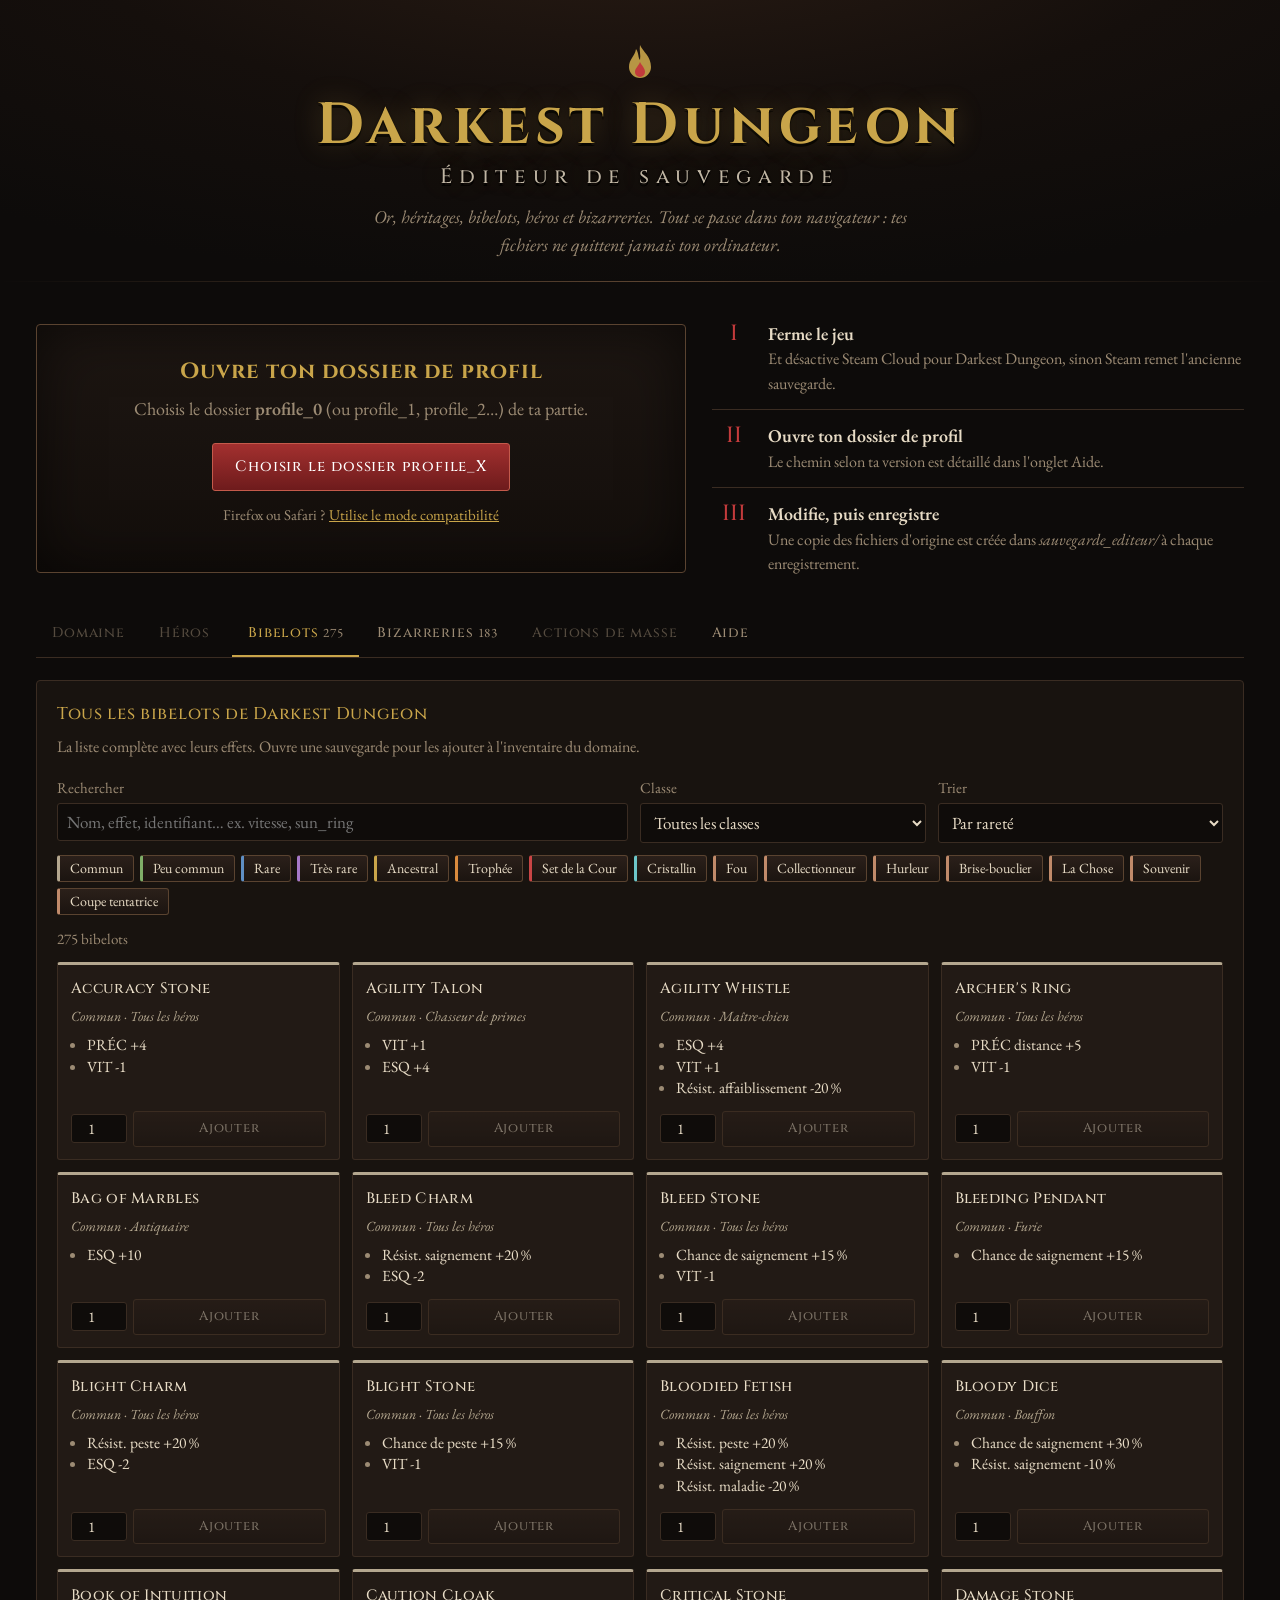
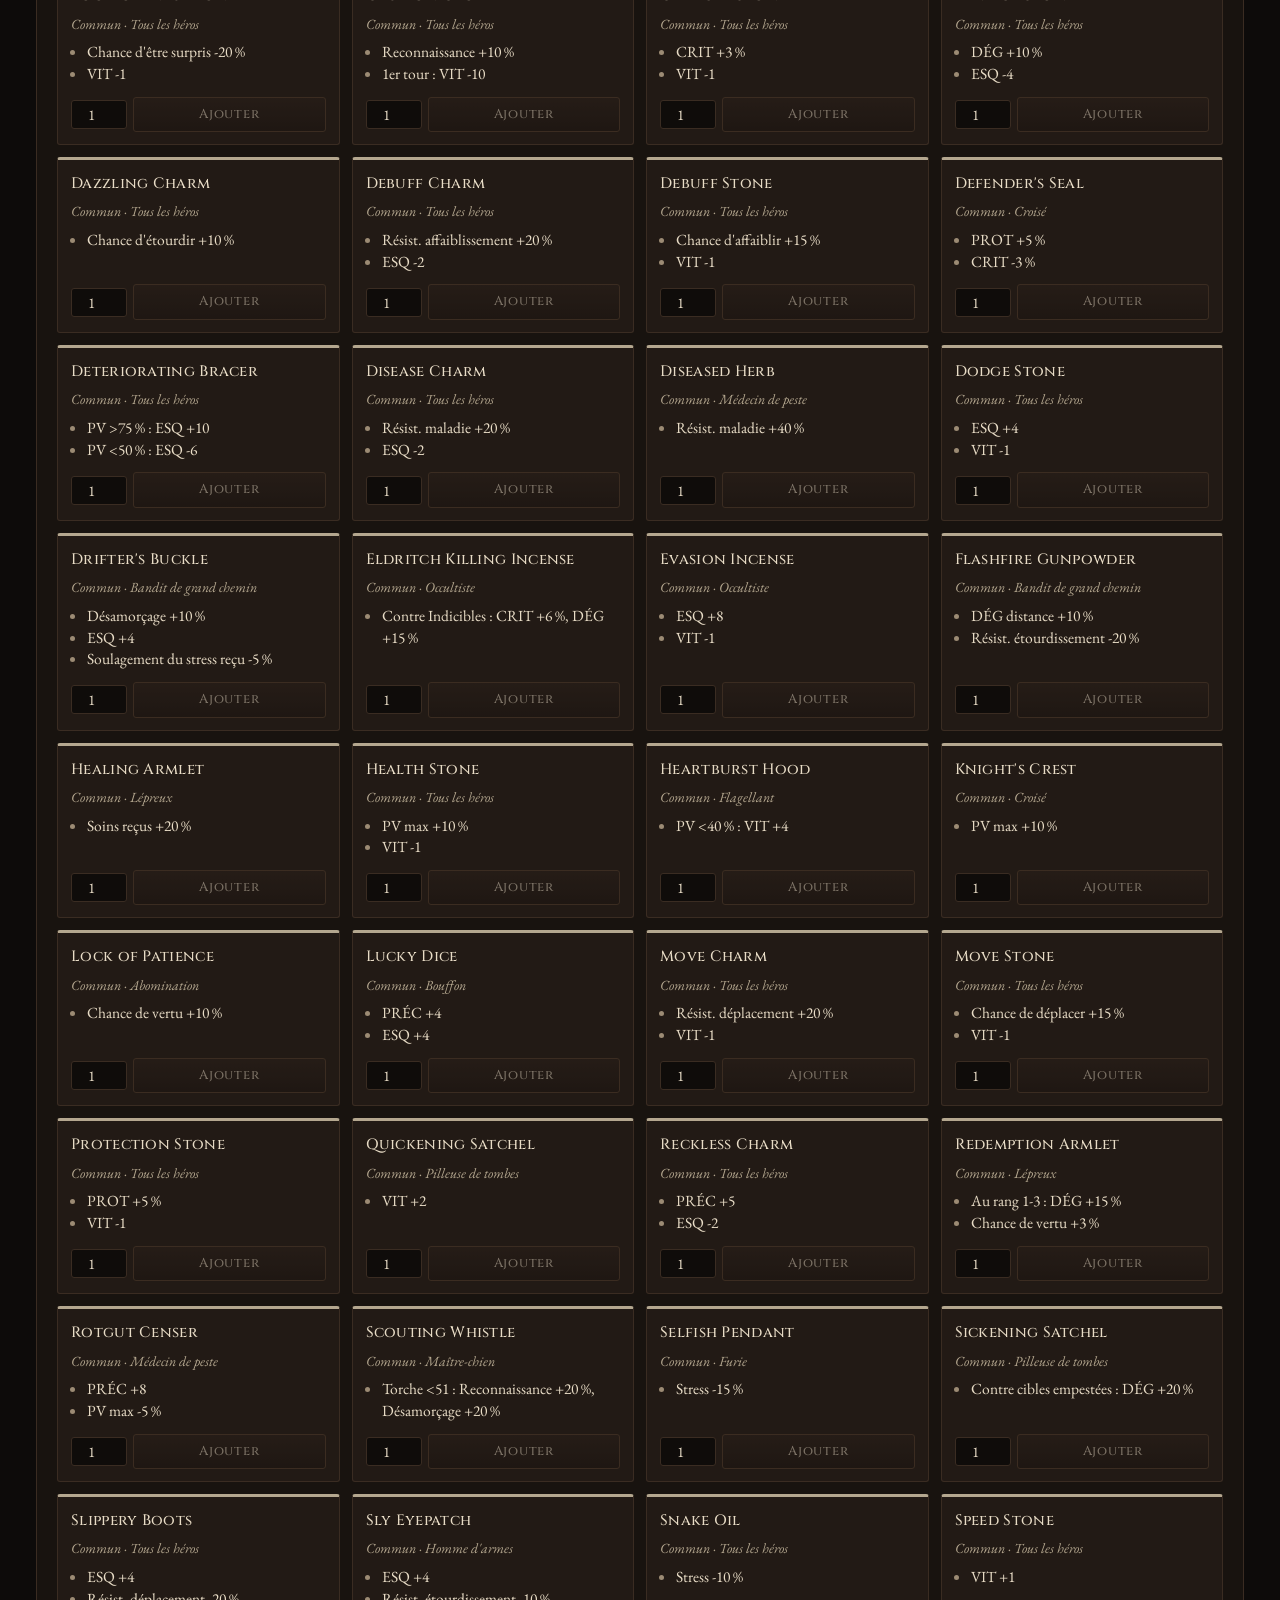
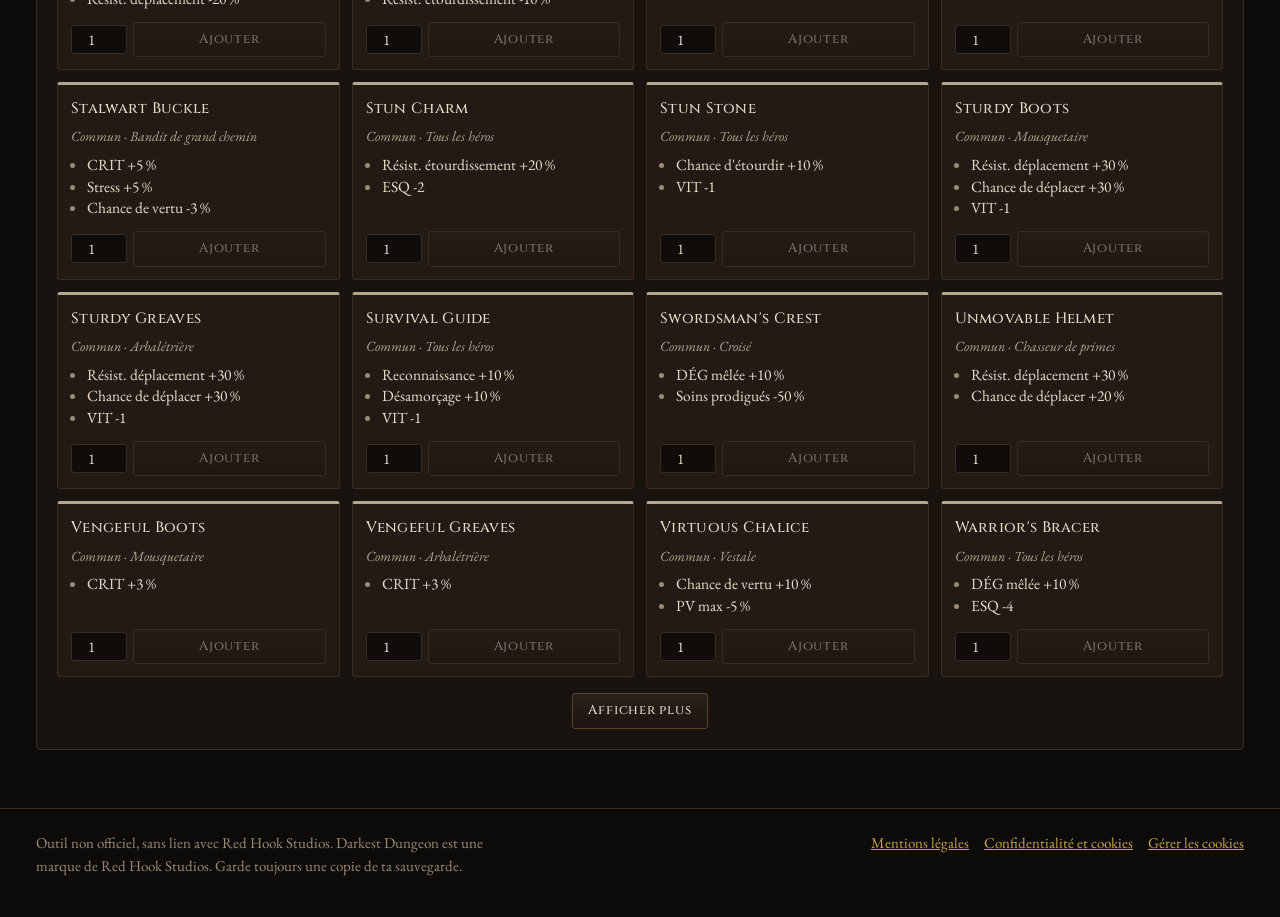
==== commit 8e3810e2: "Conformité AdSense/RGPD : consent mode v2, polices locales, page confidentialité et mentions légales" ====
--- a/index.html
+++ b/index.html
@@ -3,6 +3,22 @@
 <head>
 <meta charset="utf-8">
 <meta name="viewport" content="width=device-width,initial-scale=1">
+<script>
+/* Consent Mode v2 — doit rester AVANT tout script Google.
+   Par défaut, dans l'EEE, au Royaume-Uni et en Suisse : tout est refusé tant que
+   le gestionnaire de consentement certifié (AdSense > Confidentialité et messages) n'a pas reçu le choix du visiteur. */
+window.dataLayer = window.dataLayer || [];
+function gtag(){ dataLayer.push(arguments); }
+gtag('consent', 'default', {
+  ad_storage: 'denied', ad_user_data: 'denied', ad_personalization: 'denied', analytics_storage: 'denied',
+  wait_for_update: 500,
+  region: ['AT','BE','BG','HR','CY','CZ','DK','EE','FI','FR','DE','GR','HU','IE','IT','LV','LT','LU','MT','NL','PL','PT','RO','SK','SI','ES','SE','IS','LI','NO','GB','CH']
+});
+gtag('set', 'ads_data_redaction', true);
+</script>
+<!-- Validation AdSense : décommenter et mettre ton ID éditeur (le même que ADSENSE.client plus bas)
+<meta name="google-adsense-account" content="ca-pub-XXXXXXXXXXXXXXXX">
+-->
 <title>Éditeur de sauvegarde Darkest Dungeon – or, bibelots, héros, bizarreries</title>
 <meta name="description" content="Éditeur de sauvegarde Darkest Dungeon gratuit, en français, directement dans le navigateur : modifie l'or et les héritages, ajoute des bibelots, monte tes héros niveau 6, gère les bizarreries. Liste complète des bibelots et bizarreries avec leurs effets.">
 <link rel="canonical" href="https://pleaskanworkshop.fr/darkestdungeonsaveeditor/">
@@ -12,9 +28,8 @@
 <meta property="og:url" content="https://pleaskanworkshop.fr/darkestdungeonsaveeditor/">
 <meta name="theme-color" content="#0d0b0a">
 <link rel="icon" href="favicon.svg" type="image/svg+xml">
-<link rel="preconnect" href="https://fonts.googleapis.com">
-<link rel="preconnect" href="https://fonts.gstatic.com" crossorigin>
-<link href="https://fonts.googleapis.com/css2?family=Cinzel:wght@500;700&family=EB+Garamond:ital,wght@0,400;0,600;1,400&display=swap" rel="stylesheet">
+<link rel="preload" href="fonts/eb-garamond-latin-400-normal.woff2" as="font" type="font/woff2" crossorigin>
+<link rel="stylesheet" href="fonts/fonts.css">
 <script type="application/ld+json">{"@context":"https://schema.org","@type":"WebApplication","name":"Éditeur de sauvegarde Darkest Dungeon","applicationCategory":"GameApplication","operatingSystem":"Windows, macOS, Linux (navigateur)","inLanguage":"fr","offers":{"@type":"Offer","price":"0","priceCurrency":"EUR"},"url":"https://pleaskanworkshop.fr/darkestdungeonsaveeditor/"}</script>
 <style>
 :root{
@@ -348,7 +363,7 @@
 <footer>
   <div class="wrap">
     <p>Outil non officiel, sans lien avec Red Hook Studios. Darkest Dungeon est une marque de Red Hook Studios. Garde toujours une copie de ta sauvegarde.</p>
-    <p><a href="confidentialite.html">Confidentialité et cookies</a>&emsp;<a href="#" id="consentLink">Gérer les cookies</a></p>
+    <p><a href="confidentialite.html#mentions-legales">Mentions légales</a>&emsp;<a href="confidentialite.html">Confidentialité et cookies</a>&emsp;<a href="#" id="consentLink">Gérer les cookies</a></p>
   </div>
 </footer>
 
@@ -854,7 +869,20 @@
   });
   if (wide) { $('#side').classList.remove('hidden'); $('#shell').classList.add('has-side'); }
 })();
-$('#consentLink').onclick = e => { e.preventDefault(); if (window.googlefc && googlefc.showRevocationMessage) googlefc.showRevocationMessage(); else toast('Le gestionnaire de consentement s\'affiche une fois les publicités actives.'); };
+/* « Gérer les cookies » : rouvre le gestionnaire de consentement Google (Funding Choices).
+   La file d'attente garantit que l'appel part même si le gestionnaire n'a pas fini de charger. */
+$('#consentLink').onclick = e => {
+  e.preventDefault();
+  if (!/^ca-pub-\d{10,}$/.test(ADSENSE.client)) { toast('Aucune publicité ni cookie publicitaire n\'est actif pour le moment.'); return; }
+  window.googlefc = window.googlefc || {}; googlefc.callbackQueue = googlefc.callbackQueue || [];
+  googlefc.callbackQueue.push({ CONSENT_DATA_READY: () => googlefc.showRevocationMessage() });
+  setTimeout(() => { if (!(window.googlefc && googlefc.showRevocationMessage)) toast('Le gestionnaire de consentement est bloqué (bloqueur de publicité ?) : aucun cookie publicitaire n\'est déposé.'); }, 2500);
+};
+/* Lien « Gérer mes cookies » de la page confidentialité : ./?cookies */
+if (new URLSearchParams(location.search).has('cookies')) {
+  history.replaceState(null, '', location.pathname + location.hash);
+  $('#consentLink').click();
+}
 
 renderTk(); renderQ(); lockState(); route();
 })();
--- a/fonts/fonts.css
+++ b/fonts/fonts.css
@@ -0,0 +1,6 @@
+/* Polices auto-hébergées (SIL Open Font License) — aucune requête vers Google Fonts */
+@font-face{font-family:Cinzel;font-style:normal;font-weight:500;font-display:swap;src:url(cinzel-latin-500-normal.woff2) format("woff2")}
+@font-face{font-family:Cinzel;font-style:normal;font-weight:700;font-display:swap;src:url(cinzel-latin-700-normal.woff2) format("woff2")}
+@font-face{font-family:"EB Garamond";font-style:normal;font-weight:400;font-display:swap;src:url(eb-garamond-latin-400-normal.woff2) format("woff2")}
+@font-face{font-family:"EB Garamond";font-style:normal;font-weight:600;font-display:swap;src:url(eb-garamond-latin-600-normal.woff2) format("woff2")}
+@font-face{font-family:"EB Garamond";font-style:italic;font-weight:400;font-display:swap;src:url(eb-garamond-latin-400-italic.woff2) format("woff2")}
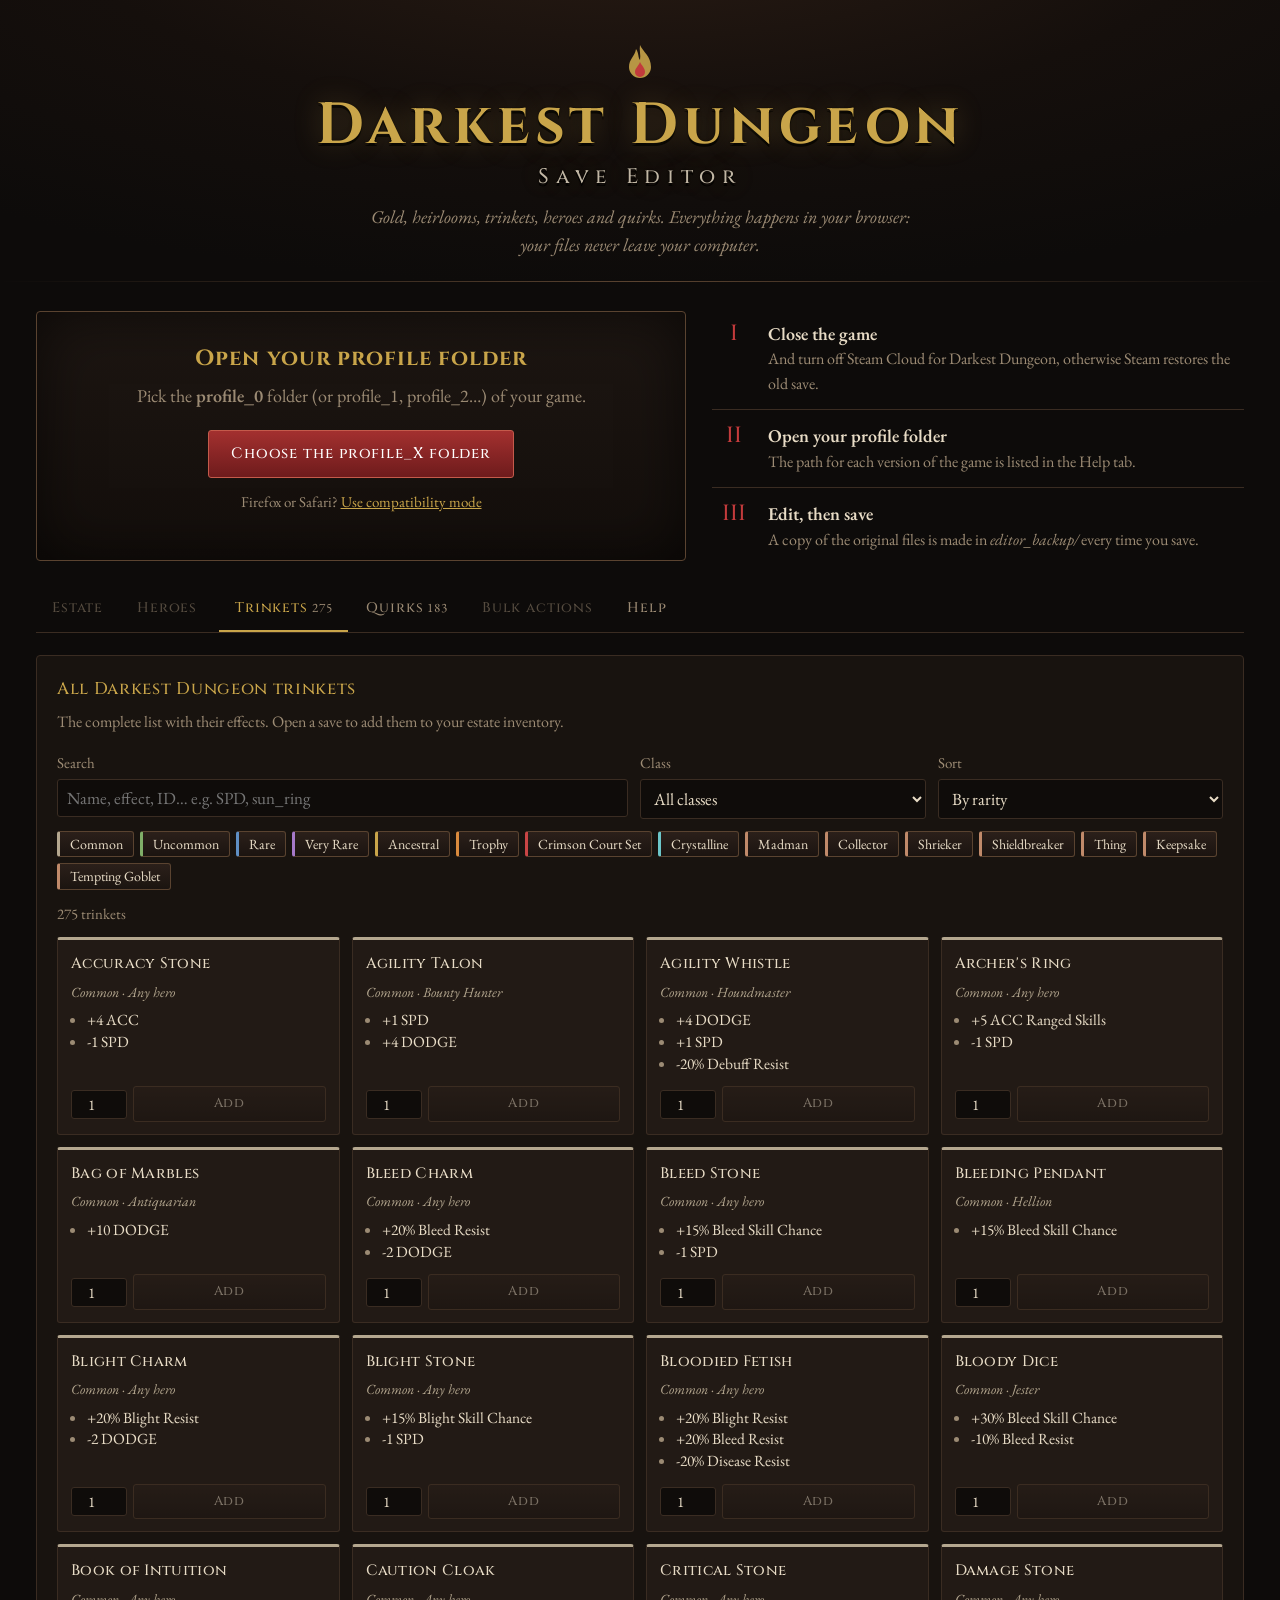
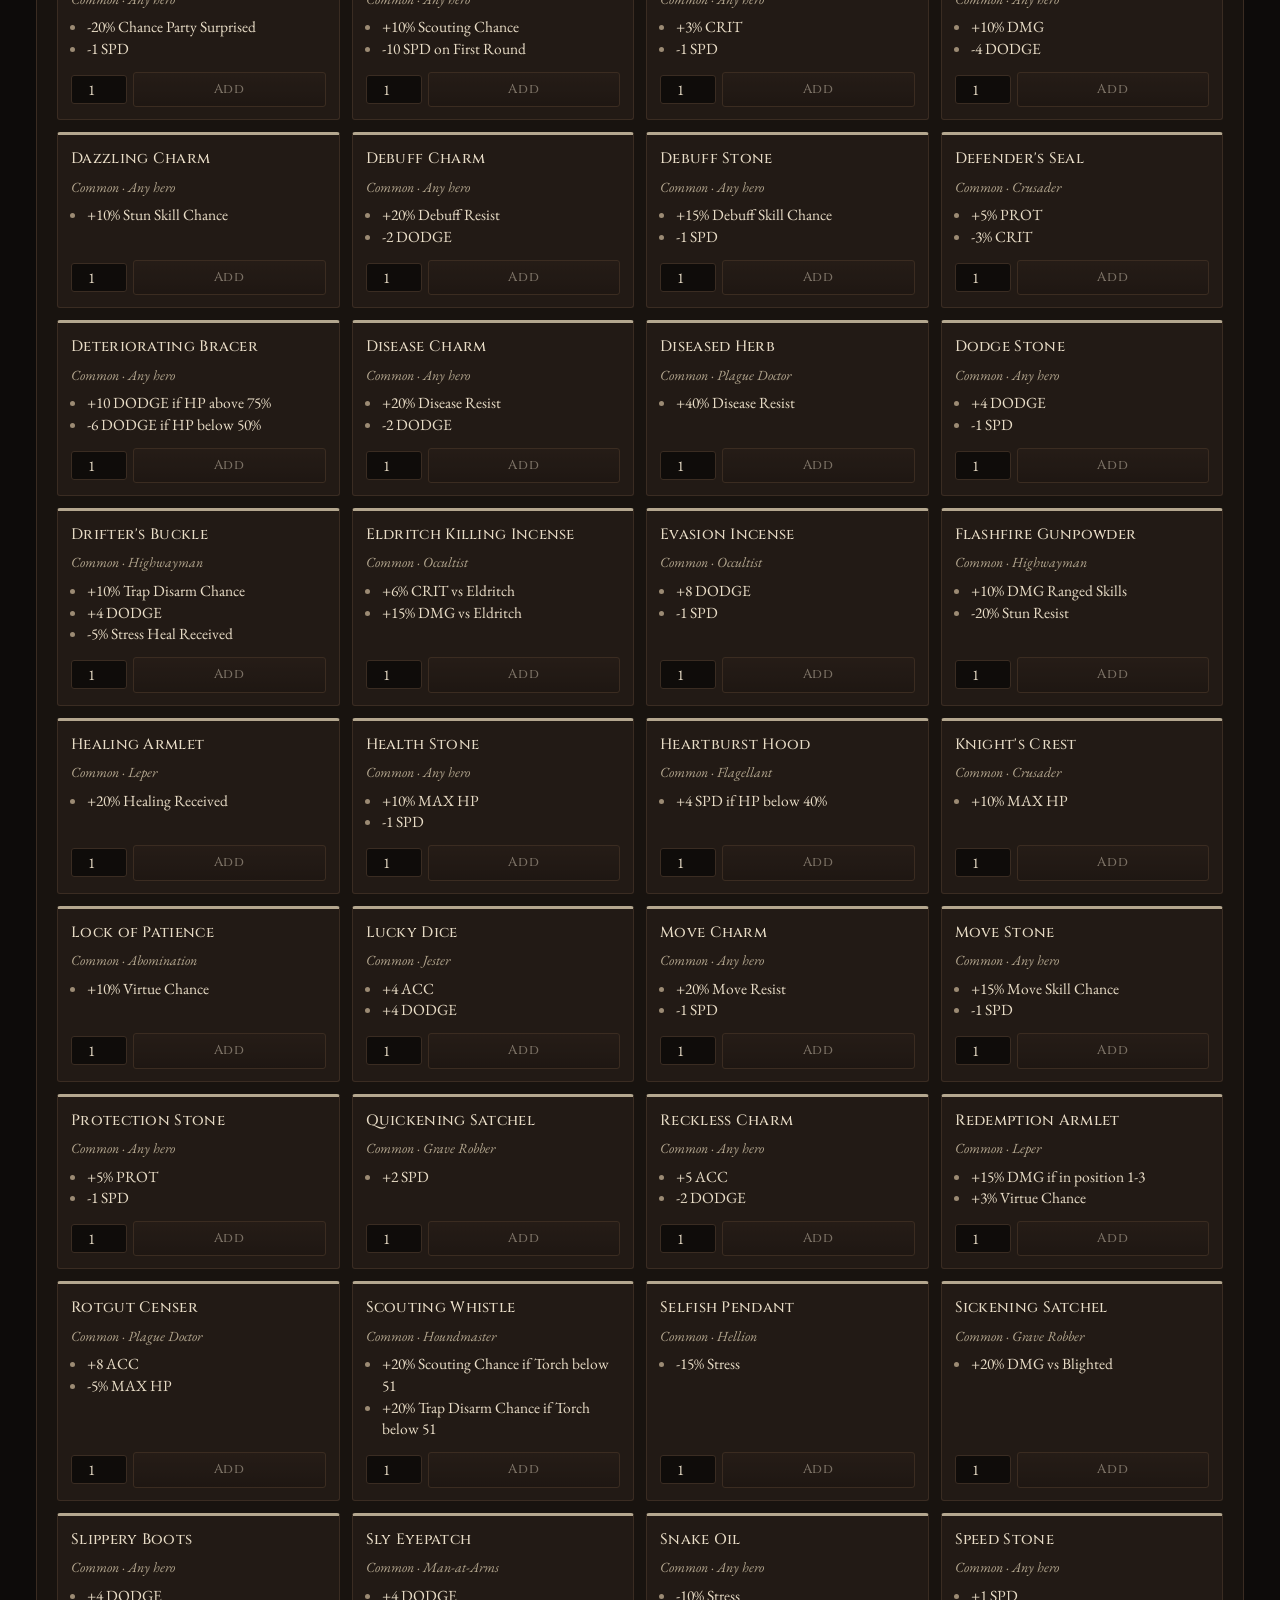
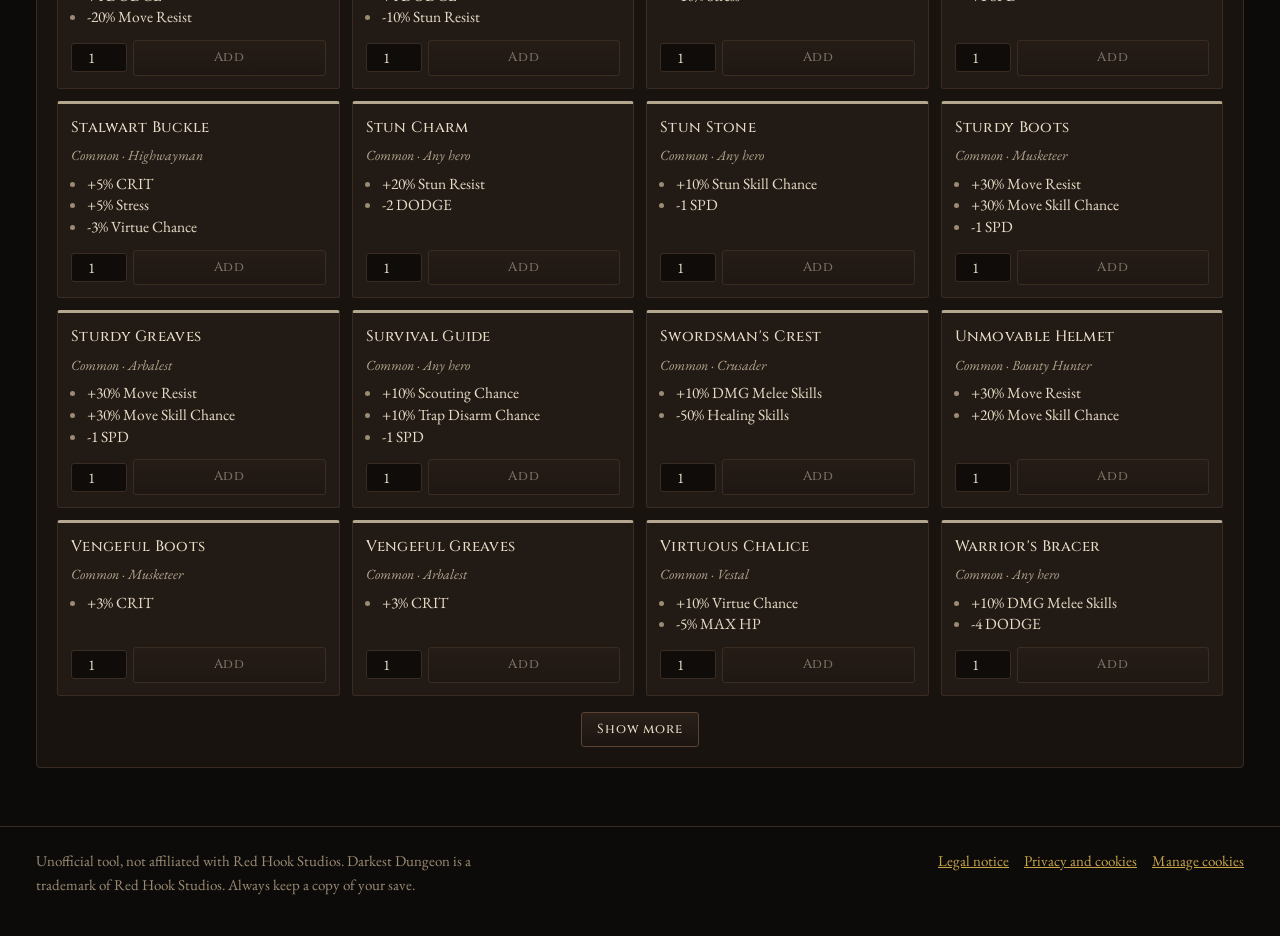
==== commit d619237c: "Translate the editor to English - UI, help/FAQ, meta tags and structured data in English (lang=en) -" ====
--- a/index.html
+++ b/index.html
@@ -1,12 +1,12 @@
 <!doctype html>
-<html lang="fr">
+<html lang="en">
 <head>
 <meta charset="utf-8">
 <meta name="viewport" content="width=device-width,initial-scale=1">
 <script>
-/* Consent Mode v2 — doit rester AVANT tout script Google.
-   Par défaut, dans l'EEE, au Royaume-Uni et en Suisse : tout est refusé tant que
-   le gestionnaire de consentement certifié (AdSense > Confidentialité et messages) n'a pas reçu le choix du visiteur. */
+/* Consent Mode v2 — must stay BEFORE any Google script.
+   By default, in the EEA, the UK and Switzerland, everything is denied until
+   the certified consent management platform (AdSense > Privacy & messaging) has received the visitor's choice. */
 window.dataLayer = window.dataLayer || [];
 function gtag(){ dataLayer.push(arguments); }
 gtag('consent', 'default', {
@@ -16,21 +16,20 @@
 });
 gtag('set', 'ads_data_redaction', true);
 </script>
-<!-- Validation AdSense : décommenter et mettre ton ID éditeur (le même que ADSENSE.client plus bas)
-<meta name="google-adsense-account" content="ca-pub-XXXXXXXXXXXXXXXX">
--->
-<title>Éditeur de sauvegarde Darkest Dungeon – or, bibelots, héros, bizarreries</title>
-<meta name="description" content="Éditeur de sauvegarde Darkest Dungeon gratuit, en français, directement dans le navigateur : modifie l'or et les héritages, ajoute des bibelots, monte tes héros niveau 6, gère les bizarreries. Liste complète des bibelots et bizarreries avec leurs effets.">
+<!-- AdSense site verification (same ID as ADSENSE.client below) -->
+<meta name="google-adsense-account" content="ca-pub-7209616351160937">
+<title>Darkest Dungeon Save Editor – gold, trinkets, heroes, quirks</title>
+<meta name="description" content="Free Darkest Dungeon save editor that runs in your browser: edit gold and heirlooms, add trinkets, level heroes to 6, manage quirks. Full list of trinkets and quirks with their effects.">
 <link rel="canonical" href="https://pleaskanworkshop.fr/darkestdungeonsaveeditor/">
 <meta property="og:type" content="website">
-<meta property="og:title" content="Éditeur de sauvegarde Darkest Dungeon">
-<meta property="og:description" content="Or, bibelots, héros, bizarreries : modifie ta sauvegarde Darkest Dungeon dans le navigateur. Rien n'est envoyé sur Internet.">
+<meta property="og:title" content="Darkest Dungeon Save Editor">
+<meta property="og:description" content="Gold, trinkets, heroes, quirks: edit your Darkest Dungeon save in the browser. Nothing is uploaded.">
 <meta property="og:url" content="https://pleaskanworkshop.fr/darkestdungeonsaveeditor/">
 <meta name="theme-color" content="#0d0b0a">
 <link rel="icon" href="favicon.svg" type="image/svg+xml">
 <link rel="preload" href="fonts/eb-garamond-latin-400-normal.woff2" as="font" type="font/woff2" crossorigin>
 <link rel="stylesheet" href="fonts/fonts.css">
-<script type="application/ld+json">{"@context":"https://schema.org","@type":"WebApplication","name":"Éditeur de sauvegarde Darkest Dungeon","applicationCategory":"GameApplication","operatingSystem":"Windows, macOS, Linux (navigateur)","inLanguage":"fr","offers":{"@type":"Offer","price":"0","priceCurrency":"EUR"},"url":"https://pleaskanworkshop.fr/darkestdungeonsaveeditor/"}</script>
+<script type="application/ld+json">{"@context":"https://schema.org","@type":"WebApplication","name":"Darkest Dungeon Save Editor","applicationCategory":"GameApplication","operatingSystem":"Windows, macOS, Linux (browser)","inLanguage":"en","offers":{"@type":"Offer","price":"0","priceCurrency":"EUR"},"url":"https://pleaskanworkshop.fr/darkestdungeonsaveeditor/"}</script>
 <style>
 :root{
   --bg:#0d0b0a;--panel:#18130f;--panel2:#221a15;--line:#3a2c22;--line2:#5a4330;
@@ -225,15 +224,15 @@
 <div id="filebar" class="filebar hidden">
   <div class="wrap">
     <div class="st" id="status"></div>
-    <button class="ghost" id="closeBtn" title="Fermer cette sauvegarde">Fermer</button>
-    <button class="primary" id="saveBtn" disabled>Enregistrer</button>
+    <button class="ghost" id="closeBtn" title="Close this save">Close</button>
+    <button class="primary" id="saveBtn" disabled>Save</button>
   </div>
 </div>
 
 <header class="top">
   <svg class="flame" viewBox="0 0 26 38" aria-hidden="true"><path d="M13 1c3 7 11 11 11 22a11 11 0 0 1-22 0C2 15 8 12 9 5c3 4 2 9 4 11 1-5-1-10 0-15z" fill="#c9a54a" opacity=".9"/><path d="M13 18c2 4 5 6 5 10a5 5 0 0 1-10 0c0-4 3-5 5-10z" fill="#c23b3c"/></svg>
-  <h1>Darkest Dungeon<small>Éditeur de sauvegarde</small></h1>
-  <p>Or, héritages, bibelots, héros et bizarreries. Tout se passe dans ton navigateur : tes fichiers ne quittent jamais ton ordinateur.</p>
+  <h1>Darkest Dungeon<small>Save Editor</small></h1>
+  <p>Gold, heirlooms, trinkets, heroes and quirks. Everything happens in your browser: your files never leave your computer.</p>
 </header>
 <hr class="rule">
 
@@ -242,115 +241,115 @@
 
   <section id="landing" class="landing">
     <div class="door" id="door">
-      <h2>Ouvre ton dossier de profil</h2>
-      <p>Choisis le dossier <b>profile_0</b> (ou profile_1, profile_2…) de ta partie.</p>
+      <h2>Open your profile folder</h2>
+      <p>Pick the <b>profile_0</b> folder (or profile_1, profile_2…) of your game.</p>
       <div class="acts">
-        <button class="primary big" id="openBtn">Choisir le dossier profile_X</button>
-        <div class="compat">Firefox ou Safari ? <label for="dirInput">Utilise le mode compatibilité</label><input id="dirInput" type="file" webkitdirectory multiple class="hidden"></div>
+        <button class="primary big" id="openBtn">Choose the profile_X folder</button>
+        <div class="compat">Firefox or Safari? <label for="dirInput">Use compatibility mode</label><input id="dirInput" type="file" webkitdirectory multiple class="hidden"></div>
       </div>
       <p class="st" id="status0" style="margin:16px 0 0"></p>
     </div>
     <div>
       <ol class="steps">
-        <li><div><b>Ferme le jeu</b><span>Et désactive Steam Cloud pour Darkest Dungeon, sinon Steam remet l'ancienne sauvegarde.</span></div></li>
-        <li><div><b>Ouvre ton dossier de profil</b><span>Le chemin selon ta version est détaillé dans l'onglet Aide.</span></div></li>
-        <li><div><b>Modifie, puis enregistre</b><span>Une copie des fichiers d'origine est créée dans <i>sauvegarde_editeur/</i> à chaque enregistrement.</span></div></li>
+        <li><div><b>Close the game</b><span>And turn off Steam Cloud for Darkest Dungeon, otherwise Steam restores the old save.</span></div></li>
+        <li><div><b>Open your profile folder</b><span>The path for each version of the game is listed in the Help tab.</span></div></li>
+        <li><div><b>Edit, then save</b><span>A copy of the original files is made in <i>editor_backup/</i> every time you save.</span></div></li>
       </ol>
     </div>
   </section>
 
   <nav class="tabs" id="tabs" aria-label="Sections">
-    <a href="#domaine" data-t="domaine">Domaine</a>
-    <a href="#heros" data-t="heros">Héros<span class="count" id="cHeroes"></span></a>
-    <a href="#bibelots" data-t="bibelots">Bibelots<span class="count">275</span></a>
-    <a href="#bizarreries" data-t="bizarreries">Bizarreries<span class="count">183</span></a>
-    <a href="#masse" data-t="masse">Actions de masse</a>
-    <a href="#aide" data-t="aide">Aide</a>
+    <a href="#estate" data-t="estate">Estate</a>
+    <a href="#heroes" data-t="heroes">Heroes<span class="count" id="cHeroes"></span></a>
+    <a href="#trinkets" data-t="trinkets">Trinkets<span class="count">275</span></a>
+    <a href="#quirks" data-t="quirks">Quirks<span class="count">183</span></a>
+    <a href="#bulk" data-t="bulk">Bulk actions</a>
+    <a href="#help" data-t="help">Help</a>
   </nav>
 
   <div class="shell" id="shell">
     <main>
-      <!-- DOMAINE -->
-      <section id="t-domaine" data-tab>
+      <!-- ESTATE -->
+      <section id="t-estate" data-tab>
         <div class="needs-save">
-          <div class="panel"><h2>Trésor et héritages</h2>
+          <div class="panel"><h2>Treasury and heirlooms</h2>
             <div class="wallet" id="wallet"></div>
-            <div class="grid" style="margin-top:16px"><label class="f">Nom du domaine<input type="text" id="estateName" maxlength="40"></label></div>
+            <div class="grid" style="margin-top:16px"><label class="f">Estate name<input type="text" id="estateName" maxlength="40"></label></div>
           </div>
-          <div class="panel"><h2>Bibelots en réserve</h2>
-            <p class="lead">Survole un bibelot pour voir ses effets. Pour en ajouter, va dans l'onglet <a href="#bibelots">Bibelots</a>.</p>
+          <div class="panel"><h2>Trinkets in storage</h2>
+            <p class="lead">Hover over a trinket to see its effects. To add more, go to the <a href="#trinkets">Trinkets</a> tab.</p>
             <div class="inv" id="inv"></div>
           </div>
         </div>
       </section>
 
-      <!-- HEROS -->
-      <section id="t-heros" data-tab class="hidden"><div class="needs-save"><div id="heroList"></div></div></section>
-
-      <!-- BIBELOTS -->
-      <section id="t-bibelots" data-tab class="hidden">
+      <!-- HEROES -->
+      <section id="t-heroes" data-tab class="hidden"><div class="needs-save"><div id="heroList"></div></div></section>
+
+      <!-- TRINKETS -->
+      <section id="t-trinkets" data-tab class="hidden">
         <div class="panel">
-          <h2>Tous les bibelots de Darkest Dungeon</h2>
-          <p class="lead" id="tkLead">La liste complète avec leurs effets. Ouvre une sauvegarde pour les ajouter à l'inventaire du domaine.</p>
+          <h2>All Darkest Dungeon trinkets</h2>
+          <p class="lead" id="tkLead">The complete list with their effects. Open a save to add them to your estate inventory.</p>
           <div class="filters">
-            <label class="f q">Rechercher<input id="tkQ" type="search" placeholder="Nom, effet, identifiant… ex. vitesse, sun_ring" autocomplete="off"></label>
-            <label class="f">Classe<select id="tkCls"></select></label>
-            <label class="f">Trier<select id="tkSort"><option value="r">Par rareté</option><option value="n">Par nom</option></select></label>
+            <label class="f q">Search<input id="tkQ" type="search" placeholder="Name, effect, ID… e.g. SPD, sun_ring" autocomplete="off"></label>
+            <label class="f">Class<select id="tkCls"></select></label>
+            <label class="f">Sort<select id="tkSort"><option value="r">By rarity</option><option value="n">By name</option></select></label>
           </div>
-          <div class="rar-row" id="tkRar" role="group" aria-label="Filtrer par rareté"></div>
+          <div class="rar-row" id="tkRar" role="group" aria-label="Filter by rarity"></div>
           <div class="meta-line" id="tkCount"></div>
           <div class="cards" id="tkCards"></div>
-          <div class="more"><button id="tkMore" class="hidden">Afficher plus</button></div>
+          <div class="more"><button id="tkMore" class="hidden">Show more</button></div>
         </div>
       </section>
 
-      <!-- BIZARRERIES -->
-      <section id="t-bizarreries" data-tab class="hidden">
+      <!-- QUIRKS -->
+      <section id="t-quirks" data-tab class="hidden">
         <div class="panel">
-          <h2>Bizarreries et leurs effets</h2>
-          <p class="lead">Pour ajouter ou retirer une bizarrerie, ouvre la fiche d'un héros dans l'onglet <a href="#heros">Héros</a>.</p>
-          <div class="filters" style="grid-template-columns:1fr"><label class="f q">Rechercher<input id="qQ" type="search" placeholder="ex. torche, saignement, Hard Noggin" autocomplete="off"></label></div>
+          <h2>Quirks and their effects</h2>
+          <p class="lead">To add or remove a quirk, open a hero's sheet in the <a href="#heroes">Heroes</a> tab.</p>
+          <div class="filters" style="grid-template-columns:1fr"><label class="f q">Search<input id="qQ" type="search" placeholder="e.g. Torch, Bleed, Hard Noggin" autocomplete="off"></label></div>
           <div class="qcols">
-            <div><h3 class="sec-h">Positives</h3><ul class="qlist pos" id="qPos"></ul></div>
-            <div><h3 class="sec-h">Négatives</h3><ul class="qlist neg" id="qNeg"></ul></div>
+            <div><h3 class="sec-h">Positive</h3><ul class="qlist pos" id="qPos"></ul></div>
+            <div><h3 class="sec-h">Negative</h3><ul class="qlist neg" id="qNeg"></ul></div>
           </div>
         </div>
       </section>
 
-      <!-- MASSE -->
-      <section id="t-masse" data-tab class="hidden">
+      <!-- BULK -->
+      <section id="t-bulk" data-tab class="hidden">
         <div class="needs-save">
-          <div class="panel"><h2>Tout le roster d'un coup</h2>
-            <p class="lead">Les changements restent en mémoire jusqu'à ce que tu cliques sur « Enregistrer ».</p>
+          <div class="panel"><h2>The whole roster at once</h2>
+            <p class="lead">Changes stay in memory until you click “Save”.</p>
             <div class="bulk">
-              <button data-bulk="lvl">Passer tous les héros niveau 6 <span>— XP de résolution au maximum</span></button>
-              <button data-bulk="calm">Stress à 0 et afflictions retirées <span>— vertus retirées aussi</span></button>
-              <button data-bulk="gear">Équipement et compétences au maximum <span>— arme, armure et compétences équipées rang 4</span></button>
-              <button data-bulk="heal">Soigner tout le monde <span>— PV actuels remis à un niveau élevé, le jeu les plafonne au max</span></button>
+              <button data-bulk="lvl">Set every hero to level 6 <span>— resolve XP maxed out</span></button>
+              <button data-bulk="calm">Stress to 0 and afflictions removed <span>— virtues removed too</span></button>
+              <button data-bulk="gear">Max gear and skills <span>— weapon, armor and equipped skills to rank 4</span></button>
+              <button data-bulk="heal">Heal everyone <span>— current HP set high, the game caps it at max</span></button>
             </div>
           </div>
         </div>
       </section>
 
-      <!-- AIDE -->
-      <section id="t-aide" data-tab class="hidden">
+      <!-- HELP -->
+      <section id="t-help" data-tab class="hidden">
         <div class="panel prose">
-          <h2 style="margin-top:0">Où se trouve ma sauvegarde ?</h2>
+          <h2 style="margin-top:0">Where is my save?</h2>
           <h3>Steam</h3>
-          <p><code>C:\Program Files (x86)\Steam\userdata\&lt;ton ID Steam&gt;\262060\remote\profile_0</code></p>
-          <p>Le nombre après <i>userdata</i> dépend de ton compte. S'il y en a plusieurs, prends celui qui contient le dossier <i>262060</i>.</p>
-          <h3>GOG, Epic et version sans launcher</h3>
-          <p><code>C:\Users\&lt;toi&gt;\Documents\Darkest\profile_0</code></p>
-          <p>Chaque emplacement de partie a son propre dossier : profile_0 est le premier, profile_1 le deuxième, etc.</p>
-          <h2>Questions fréquentes</h2>
-          <details><summary>Mes modifications disparaissent au lancement du jeu</summary><p>C'est presque toujours Steam Cloud qui remet la version en ligne. Dans Steam : clic droit sur Darkest Dungeon → Propriétés → Général → décoche « Conserver les sauvegardes dans Steam Cloud ». Ferme aussi le jeu avant d'enregistrer.</p></details>
-          <details><summary>Le bouton « Choisir le dossier » ne fait rien</summary><p>L'écriture directe dans un dossier fonctionne sur Chrome, Edge, Opera et Brave pour ordinateur. Sur Firefox ou Safari, utilise le mode compatibilité : l'éditeur télécharge les trois fichiers modifiés, que tu recopies ensuite à la place des originaux.</p></details>
-          <details><summary>Comment revenir en arrière ?</summary><p>À chaque enregistrement, les fichiers d'origine sont copiés dans <i>profile_X/sauvegarde_editeur/date-heure/</i>. Recopie-les dans le dossier profile_X pour annuler. Le jeu garde aussi ses propres copies dans <i>profile_X/backup</i>.</p></details>
-          <details><summary>Quels fichiers sont modifiés ?</summary><p>Seulement <i>persist.estate.json</i> (or, héritages, bibelots), <i>persist.roster.json</i> (héros) et <i>persist.game.json</i> (nom du domaine). Malgré l'extension .json, ce sont des fichiers binaires propres au jeu.</p></details>
-          <details><summary>Les bibelots ajoutés n'apparaissent pas</summary><p>Ils arrivent dans l'inventaire du domaine, visible depuis le hameau (fenêtre de la diligence ou fiche d'un héros). Les bibelots d'un DLC que tu ne possèdes pas peuvent ne pas s'afficher ; retire-les avec l'éditeur.</p></details>
-          <details><summary>Combien de bizarreries un héros peut-il avoir ?</summary><p>Le jeu en gère cinq positives et cinq négatives au maximum, maladies non comprises. L'éditeur bloque l'ajout au-delà.</p></details>
-          <details><summary>Mes fichiers sont-ils envoyés quelque part ?</summary><p>Non. La lecture et l'écriture se font en local dans ton navigateur. Le site affiche des publicités, détaillées dans la <a href="confidentialite.html">politique de confidentialité</a>, mais elles n'ont aucun accès à tes fichiers.</p></details>
-          <details><summary>Ça marche avec Darkest Dungeon II ?</summary><p>Non, uniquement avec le premier Darkest Dungeon (et ses DLC : Crimson Court, Shieldbreaker, Color of Madness, Musketeer, Flagellant).</p></details>
+          <p><code>C:\Program Files (x86)\Steam\userdata\&lt;your Steam ID&gt;\262060\remote\profile_0</code></p>
+          <p>The number after <i>userdata</i> depends on your account. If there are several, pick the one that contains the <i>262060</i> folder.</p>
+          <h3>GOG, Epic and DRM-free version</h3>
+          <p><code>C:\Users\&lt;you&gt;\Documents\Darkest\profile_0</code></p>
+          <p>Each save slot has its own folder: profile_0 is the first, profile_1 the second, and so on.</p>
+          <h2>Frequently asked questions</h2>
+          <details><summary>My changes disappear when I launch the game</summary><p>It is almost always Steam Cloud restoring the online version. In Steam: right-click Darkest Dungeon → Properties → General → untick “Keep games saves in the Steam Cloud”. Also close the game before saving.</p></details>
+          <details><summary>The “Choose folder” button does nothing</summary><p>Writing directly to a folder works in desktop Chrome, Edge, Opera and Brave. In Firefox or Safari, use compatibility mode: the editor downloads the three edited files, which you then copy over the originals.</p></details>
+          <details><summary>How do I undo my changes?</summary><p>Every time you save, the original files are copied to <i>profile_X/editor_backup/date-time/</i> (older versions of the editor used <i>sauvegarde_editeur/</i>). Copy them back into the profile_X folder to undo. The game also keeps its own copies in <i>profile_X/backup</i>.</p></details>
+          <details><summary>Which files are modified?</summary><p>Only <i>persist.estate.json</i> (gold, heirlooms, trinkets), <i>persist.roster.json</i> (heroes) and <i>persist.game.json</i> (estate name). Despite the .json extension, they are binary files specific to the game.</p></details>
+          <details><summary>The trinkets I added don't show up</summary><p>They go to the estate inventory, visible from the Hamlet (Stage Coach window or a hero's sheet). Trinkets from a DLC you don't own may not appear; remove them with the editor.</p></details>
+          <details><summary>How many quirks can a hero have?</summary><p>The game supports at most five positive and five negative quirks, not counting diseases. The editor blocks adding more.</p></details>
+          <details><summary>Are my files sent anywhere?</summary><p>No. Reading and writing happen locally in your browser. The site shows ads, described in the <a href="confidentialite.html">privacy policy</a>, but they have no access to your files.</p></details>
+          <details><summary>Does it work with Darkest Dungeon II?</summary><p>No, only with the first Darkest Dungeon (and its DLCs: Crimson Court, Shieldbreaker, Color of Madness, Musketeer, Flagellant).</p></details>
         </div>
       </section>
     </main>
@@ -362,8 +361,8 @@
 
 <footer>
   <div class="wrap">
-    <p>Outil non officiel, sans lien avec Red Hook Studios. Darkest Dungeon est une marque de Red Hook Studios. Garde toujours une copie de ta sauvegarde.</p>
-    <p><a href="confidentialite.html#mentions-legales">Mentions légales</a>&emsp;<a href="confidentialite.html">Confidentialité et cookies</a>&emsp;<a href="#" id="consentLink">Gérer les cookies</a></p>
+    <p>Unofficial tool, not affiliated with Red Hook Studios. Darkest Dungeon is a trademark of Red Hook Studios. Always keep a copy of your save.</p>
+    <p><a href="confidentialite.html#mentions-legales">Legal notice</a>&emsp;<a href="confidentialite.html">Privacy and cookies</a>&emsp;<a href="#" id="consentLink">Manage cookies</a></p>
   </div>
 </footer>
 
@@ -371,10 +370,10 @@
 <div id="toast" role="status" aria-live="polite"></div>
 
 <script>
-/* ====== Configuration AdSense : remplace par tes identifiants ====== */
+/* ====== AdSense configuration: replace with your own IDs ====== */
 const ADSENSE = {
-  client: 'ca-pub-XXXXXXXXXXXXXXXX',          // ton ID éditeur
-  slots: { top: '0000000000', side: '0000000000', bottom: '0000000000' } // IDs des blocs d'annonces
+  client: 'ca-pub-7209616351160937',          // publisher ID
+  slots: { top: '0000000000', side: '0000000000', bottom: '0000000000' } // ad unit IDs (AdSense > Ads > By ad unit); while they are 0, the slot stays hidden
 };
 </script>
 <script>
@@ -487,8 +486,8 @@
   function load(files) {
     const m = { docs: {}, mode: 'radiant' };
     for (const k of FILES) {
-      if (!files[k]) throw new Error('Fichier manquant : ' + k);
-      if (!D.isDson(files[k])) throw new Error(`« ${k} » n'est pas une sauvegarde Darkest Dungeon valide.`);
+      if (!files[k]) throw new Error('Missing file: ' + k);
+      if (!D.isDson(files[k])) throw new Error(`“${k}” is not a valid Darkest Dungeon save.`);
       m.docs[k] = D.decode(files[k]);
     }
     const gm = D.child(m.docs['persist.game.json'].root, 'game_mode');
@@ -579,20 +578,20 @@
 })();
 
 
-const TRINKETS=[{"id":"ancestors_map","n":"Ancestor's Map","r":"ancestral","c":"","e":["Désamorçage +25 %","Reconnaissance +25 %","Stress +10 %"]},{"id":"surgical_glove","n":"Surgical Gloves","r":"uncommon","c":"","e":["CRIT mêlée +8 %","PRÉC mêlée +5","Résist. déplacement -20 %","Résist. affaiblissement -10 %"]},{"id":"cc_set_gr_sharpened_letter_opener","n":"Sharpened Letter Opener","r":"crimson","c":"grave_robber","e":["DÉG mêlée +25 %","PRÉC mêlée +10","ESQ +5"],"s":"CRIT +5 %"},{"id":"blasphemous_vial","n":"Blasphemous Vial","r":"very_rare","c":"plague_doctor","e":["PRÉC distance +10","Chance d'étourdir +20 %","Chance de peste +20 %","Stress +25 %"]},{"id":"com_hel_thirsting_blade","n":"Thirsting Blade","r":"crystalline","c":"hellion","e":["VIT +2","PRÉC +15","Résist. saignement -20 %","CRIT +8 % contre cibles en sang","5 dégâts à soi-même en cas d'échec"]},{"id":"cc_set_high_shameful_locket","n":"Shameful Locket","r":"crimson","c":"highwayman","e":["PRÉC +10","CRIT +5 %","Stress +15 %"],"s":"Chance de vertu +45 %"},{"id":"cc_set_hm_damning_evidence","n":"Evidence of Corruption","r":"crimson","c":"houndmaster","e":["Reconnaissance +25 %","Chance d'être surpris -15 %","Stress +10 %"],"s":"DÉG +25 %, CRIT +6 % contre cibles en sang"},{"id":"com_abom_broken_key","n":"Broken Key","r":"crystalline","c":"abomination","e":["PRÉC +15","Chance d'étourdir +35 %","Stress +10 %"]},{"id":"fasting_seal","n":"Fasting Seal","r":"rare","c":"","e":["Consommation de nourriture -100 %","Dégâts de famine -100 %","ESQ +5","Stress de famine -100 %"]},{"id":"ancestors_candle","n":"Ancestor's Candle","r":"ancestral","c":"","e":["Torche >50 : DÉG +15 %, VIT +2, ESQ +5","Stress +10 %"]},{"id":"ancestors_scroll","n":"Ancestor's Scroll","r":"ancestral","c":"","e":["Soins prodigués +25 %","Soulagement du stress +25 %","Stress +10 %"]},{"id":"ancestors_pistol","n":"Ancestor's Pistol","r":"ancestral","c":"","e":["PRÉC distance +15","VIT +3","Stress +10 %"]},{"id":"ancestors_signet_ring","n":"Ancestor's Signet Ring","r":"ancestral","c":"","e":["PRÉC +10","PROT +10 %","Stress +10 %"]},{"id":"rampart_shield","n":"Rampart Shield","r":"rare","c":"man_at_arms","e":["Chance de déplacer +40 %","Chance d'étourdir +30 %","DÉG -15 %"]},{"id":"demons_cauldron","n":"Demon's Cauldron","r":"very_rare","c":"occultist","e":["Chance d'étourdir +30 %","Chance d'affaiblir +40 %","CRIT +3 %","Chance de vertu -10 %","Stress +15 %"]},{"id":"ancestors_pen","n":"Ancestor's Pen","r":"ancestral","c":"","e":["CRIT mêlée +8 %","DÉG mêlée +10 %","Stress +10 %"]},{"id":"boss_cannon","n":"Fuseman's Matchstick","r":"trophy","c":"","e":["VIT +2","DÉG distance +10 %","CRIT distance +6 %"]},{"id":"ancestors_musket_ball","n":"Ancestor's Musket Ball","r":"ancestral","c":"","e":["CRIT distance +8 %","DÉG distance +10 %","Stress +10 %"]},{"id":"madman_3","n":"Crescendo Box","r":"madman","c":"","e":["VIT +2","DÉG +15 %","Stress +10 %"]},{"id":"com_sb_spectral_speartip","n":"Spectral Speartip","r":"crystalline","c":"shieldbreaker","e":["DÉG +15 %","Chance de peste +20 %","PV max +15 %","5 % de chance d'attaquer une cible au hasard"]},{"id":"cc_set_anti_the_masters_essence","n":"The Master's Essence","r":"crimson","c":"antiquarian","e":["Soins prodigués +50 %","Chance de peste +35 %","Chance d'affaiblir +35 %"],"s":"VIT +4, ESQ +10"},{"id":"cc_set_vest_salacious_diary","n":"Salacious Diary","r":"crimson","c":"vestal","e":["Soulagement du stress au camp +33 %","Soins prodigués +25 %"],"s":"Chance d'affaiblir +35 %, Chance d'étourdir +35 %"},{"id":"bright_tambourine","n":"Bright Tambourine","r":"rare","c":"jester","e":["Torche >75 : Stress -25 %","Torche <51 : Stress +15 %","Soulagement du stress +20 %"]},{"id":"cc_set_arb_sharpshooters_string_wax","n":"Bedtime Story","r":"crimson","c":"arbalest","e":["Contre cibles marquées : PRÉC +15, CRIT +8 %","Chance d'affaiblir +35 %","Chance de déplacer +35 %"],"s":"PROT +25 %"},{"id":"cc_set_musk_silver_bullet","n":"Silver Musket Ball","r":"crimson","c":"musketeer","e":["Contre cibles marquées : PRÉC +15, CRIT +8 %","Chance d'affaiblir +35 %","Chance de déplacer +35 %"],"s":"PROT +25 %"},{"id":"boss_wilbur","n":"Wilbur's Flag","r":"trophy","c":"","e":["Résist. étourdissement +50 %","ESQ +10"]},{"id":"camouflage_cloak","n":"Camouflage Cloak","r":"uncommon","c":"","e":["Torche >75 : ESQ +15","Résist. étourdissement -20 %"]},{"id":"ancestors_coat","n":"Ancestor's Coat","r":"ancestral","c":"","e":["ESQ +15","Stress +10 %"]},{"id":"sun_cloak","n":"Sun Cloak","r":"rare","c":"","e":["Torche >75 : PROT +5 %, ESQ +10","Stress +10 %"]},{"id":"com_pd_ashen_distillation","n":"Ashen Distillation","r":"crystalline","c":"plague_doctor","e":["ESQ +20","Chance de peste +25 %","Soins reçus +20 % avec Herbes médicinales"]},{"id":"cc_set_hm_lawmans_badge","n":"Battered Lawman's Badge","r":"crimson","c":"houndmaster","e":["PRÉC distance +15","Soulagement du stress au camp +50 %","Soins prodigués +25 %","Résist. étourdissement -20 %","Résist. affaiblissement -20 %"],"s":"DÉG +25 %, CRIT +6 % contre cibles en sang"},{"id":"fortifying_garlic","n":"Fortifying Garlic","r":"very_rare","c":"","e":["Résist. peste +33 %","Résist. saignement +33 %","Résist. maladie +33 %"]},{"id":"bleed_amulet","n":"Bleed Amulet","r":"uncommon","c":"","e":["Chance de saignement +20 %","Résist. saignement +20 %","Résist. peste -20 %"]},{"id":"cc_set_occ_vial_of_sand","n":"Vial of Sand","r":"crimson","c":"occultist","e":["Chance d'affaiblir +20 %","Chance d'étourdir +20 %","Chance de déplacer +20 %","Résist. étourdissement +20 %"],"s":"ESQ +15"},{"id":"padlock_2","n":"Padlock of Transference","r":"uncommon","c":"abomination","e":["Chance de peste +20 %","Chance d'étourdir +20 %"]},{"id":"feather_crystal","n":"Feather Crystal","r":"rare","c":"","e":["VIT +2","ESQ +8","Résist. étourdissement -20 %","Résist. déplacement -20 %"]},{"id":"hunters_talon","n":"Hunter's Talon","r":"rare","c":"bounty_hunter","e":["CRIT +6 %","PRÉC +10","Consommation de nourriture +50 %"]},{"id":"boss_flesh","n":"Flesh's Heart","r":"trophy","c":"","e":["Résist. saignement +50 %","PV max +15 %"]},{"id":"lucky_talisman","n":"Lucky Talisman","r":"rare","c":"grave_robber","e":["ESQ +12","PRÉC distance +10","Stress +10 %"]},{"id":"com_grv_huskclaw_toxin","n":"Topshelf Tonic","r":"crystalline","c":"grave_robber","e":["ESQ +15 avec Herbes médicinales","VIT +3","Résist. peste -20 %","Durée de la peste +50 %"]},{"id":"cc_set_vest_atonement_beads","n":"Atonement Beads","r":"crimson","c":"vestal","e":["DÉG mêlée +15 %","CRIT mêlée +8 %","Chance de vertu -15 %"],"s":"Chance d'affaiblir +35 %, Chance d'étourdir +35 %"},{"id":"cc_set_cru_signed_conscription","n":"Signed Conscription","r":"crimson","c":"crusader","e":["Soins prodigués +20 %","Soulagement du stress +20 %"],"s":"PV max +20 %"},{"id":"cc_set_flag_shard_of_glass","n":"Shard of Glass","r":"crimson","c":"flagellant","e":["Chance de saignement +35 %","Résist. saignement -20 %"],"s":"Résist. coup fatal +10 %"},{"id":"cc_set_maa_old_unit_banner","n":"Old Unit Standard","r":"crimson","c":"man_at_arms","e":["Chance d'étourdir +15 %","Chance d'affaiblir +20 %","Résist. coup fatal +15 %","Stress +10 %"],"s":"DÉG riposte +25 %, PRÉC +10"},{"id":"raiders_talisman","n":"Raider's Talisman","r":"very_rare","c":"grave_robber","e":["CRIT +5 %","Désamorçage +30 %","VIT +2","Reconnaissance +15 %","PV max -10 %"]},{"id":"spiked_collar","n":"Spiked Collar","r":"very_rare","c":"houndmaster","e":["DÉG +20 %","Chance de saignement +30 %","Soins reçus -20 %","Soins prodigués -50 %"]},{"id":"cc_set_high_bloodied_neckerchief","n":"Bloodied Neckerchief","r":"crimson","c":"highwayman","e":["VIT +2","ESQ +10"],"s":"Chance de vertu +45 %"},{"id":"cc_set_anti_two_of_the_three","n":"Two of Three","r":"crimson","c":"antiquarian","e":["Contre cibles empestées : DÉG +50 %, CRIT +10 %"],"s":"VIT +4, ESQ +10"},{"id":"boss_prophet","n":"Prophet's Eye","r":"trophy","c":"","e":["Au rang 4 : PRÉC +15, VIT +3, Stress -15 %"]},{"id":"heavy_boots","n":"Heavy Boots","r":"uncommon","c":"","e":["Résist. déplacement +40 %","PROT +20 %","VIT -2"]},{"id":"madman_2","n":"Overture Box","r":"madman","c":"","e":["PV max +15 %","ESQ +8","PRÉC -2"]},{"id":"tough_ring","n":"Tough Ring","r":"very_rare","c":"","e":["PROT +10 %","PV max +15 %","DÉG -15 %","Stress +10 %"]},{"id":"tempting_goblet","n":"The Tempting Goblet","r":"goblet","c":"","e":["PV max +20 %","VIT +3","ESQ +8","Stress +25 %","Chance de vertu -10 %"]},{"id":"antiq_5","n":"Candle of Life","r":"very_rare","c":"antiquarian","e":["Soins prodigués +50 %","PV max +15 %"]},{"id":"cc_set_arb_childhood_treasure","n":"Childhood Treasure","r":"crimson","c":"arbalest","e":["Soins prodigués +30 % (+20 % au camp)","Stress -15 %"],"s":"PROT +25 %"},{"id":"cc_set_musk_first_place_trophy","n":"Second Place Trophy","r":"crimson","c":"musketeer","e":["Soins prodigués +30 % (+20 % au camp)","Stress -15 %"],"s":"PROT +25 %"},{"id":"cc_set_cru_glittering_spaulders","n":"Glittering Spaulders","r":"crimson","c":"crusader","e":["PROT +15 %","Résist. déplacement +35 %","Stress -15 %","VIT -2"],"s":"PV max +20 %"},{"id":"cc_set_bh_vow_of_revenge","n":"Vengeful Kill List","r":"crimson","c":"bounty_hunter","e":["Chance de déplacer +50 %","Chance de saignement +35 %","PRÉC distance +15"],"s":"CRIT +6 % contre cibles marquées/étourdies/en sang"},{"id":"focus_ring","n":"Focus Ring","r":"very_rare","c":"","e":["PRÉC +10","CRIT +5 %","ESQ -8"]},{"id":"steady_bracer","n":"Steady Bracer","r":"uncommon","c":"","e":["PRÉC distance +10","ESQ -2"]},{"id":"ancestors_handkerchief","n":"Ancestor's Handkerchief","r":"ancestral","c":"","e":["Résist. saignement +50 %","Résist. maladie +50 %","Stress +10 %"]},{"id":"collector_3","n":"Junia's Head","r":"collector","c":"","e":["Soins prodigués +30 %","Stress +20 %"]},{"id":"fortunate_armlet","n":"Fortunate Armlet","r":"uncommon","c":"leper","e":["PRÉC +8","CRIT +3 %","Stress +10 %"]},{"id":"chirurgeons_charm","n":"Chirurgeon's Charm","r":"uncommon","c":"","e":["Soins prodigués +15 %"]},{"id":"collector_1","n":"Dismas' Head","r":"collector","c":"","e":["DÉG +25 %","PV max -10 %","Stress +20 %"]},{"id":"legendary_bracer","n":"Legendary Bracer","r":"very_rare","c":"","e":["DÉG +20 %","VIT -1","Stress +10 %"]},{"id":"heavens_hairpin","n":"Heaven's Hairpin","r":"rare","c":"hellion","e":["Torche >75 : Stress -25 %, PRÉC +10"]},{"id":"com_hwy_crystalline_gunpowder","n":"Crystalline Gunpowder","r":"crystalline","c":"highwayman","e":["DÉG +20 %","VIT +3","Résist. étourdissement -15 %"]},{"id":"com_arb_keening_bolts","n":"Keening Bolts","r":"crystalline","c":"arbalest","e":["DÉG +20 %","CRIT distance +7 %","25 % de chance de +3 Stress en attaquant"]},{"id":"sacred_scroll","n":"Sacred Scroll","r":"very_rare","c":"vestal","e":["Stress -10 %","Soins prodigués +33 %","Chance d'étourdir -10 %","DÉG -33 %"]},{"id":"boss_tassle","n":"Vvulf's Tassel","r":"trophy","c":"","e":["Contre cibles marquées : DÉG +20 %, PRÉC +10","CRIT +5 % contre grands ennemis"]},{"id":"medics_greaves","n":"Medic's Greaves","r":"uncommon","c":"arbalest","e":["Soins prodigués +33 %"]},{"id":"medics_boots","n":"Medic's Boots","r":"uncommon","c":"musketeer","e":["Soins prodigués +33 %"]},{"id":"sun_ring","n":"Sun Ring","r":"rare","c":"","e":["Torche >75 : DÉG +10 %, PRÉC +5","Stress +10 %"]},{"id":"bulls_eye_bandana","n":"Bull's Eye Bandana","r":"rare","c":"arbalest","e":["PRÉC +8","CRIT +5 %","ESQ -4"]},{"id":"bulls_eye_hat","n":"Bull's Eye Hat","r":"rare","c":"musketeer","e":["PRÉC +8","CRIT +5 %","ESQ -4"]},{"id":"cc_set_jest_tasting_cup","n":"Tyrant's Tasting Cup","r":"crimson","c":"jester","e":["Soulagement du stress +33 %","Stress +25 %"],"s":"Soulagement du stress au camp +33 %"},{"id":"boss_hag","n":"Hag's Ladle","r":"trophy","c":"","e":["Chance de peste +30 %","Résist. peste +40 %","Résist. maladie +40 %"]},{"id":"ancestors_moustache_cream","n":"Ancestor's Moustache Cream","r":"ancestral","c":"","e":["Résist. peste +50 %","Résist. affaiblissement +50 %","Stress +10 %"]},{"id":"com_maa_mirror_shield","n":"Mirror Shield","r":"crystalline","c":"man_at_arms","e":["Renvoie 30 % des dégâts subis","ESQ +10","Résist. étourdissement +20 %"]},{"id":"cc_set_hel_mark_of_the_outcast","n":"Mark of the Outcast","r":"crimson","c":"hellion","e":["VIT +2","Chance de saignement +35 %","Résist. coup fatal +15 %","Soins reçus -15 %"],"s":"PRÉC +7, ESQ +7"},{"id":"cc_dazzling_mirror","n":"Dazzling Mirror","r":"very_rare","c":"","e":["Contre Suceurs de sang : VIT +4, Chance d'étourdir +20 %"]},{"id":"cc_quicksilver_salve","n":"Mercurial Salve","r":"very_rare","c":"","e":["Contre Suceurs de sang : DÉG +25 %"]},{"id":"debuff_amulet","n":"Debuff Amulet","r":"uncommon","c":"","e":["Chance d'affaiblir +30 %","Résist. affaiblissement +30 %","ESQ -4"]},{"id":"recovery_charm","n":"Recovery Charm","r":"rare","c":"","e":["Soins reçus +40 %"]},{"id":"immunity_mask","n":"Immunity Mask","r":"rare","c":"leper","e":["Résist. étourdissement +40 %","Résist. peste +30 %","Résist. saignement +30 %","PV max -10 %"]},{"id":"com_mildredslocket","n":"Mildred's Locket","r":"keepsake","c":"","e":["Contre le Meunier : dégâts subis -100 %, DÉG +40 %","Résist. peste +40 %","VIT +3"]},{"id":"madman_1","n":"Aria Box","r":"madman","c":"","e":["Stress -25 %"]},{"id":"heros_ring","n":"Hero's Ring","r":"very_rare","c":"","e":["Chance de vertu +25 %"]},{"id":"ancestors_tentacle_idol","n":"Ancestor's Tentacle Idol","r":"ancestral","c":"","e":["Chance de vertu +20 %","Résist. coup fatal +8 %"]},{"id":"ancestors_portrait","n":"Ancestor's Portrait","r":"ancestral","c":"","e":["XP gagnée +50 %","Stress +10 %"]},{"id":"stun_amulet","n":"Stun Amulet","r":"uncommon","c":"","e":["Chance d'étourdir +10 %","Résist. étourdissement +20 %","ESQ -4"]},{"id":"witchs_vial","n":"Witch's Vial","r":"common","c":"plague_doctor","e":["Chance d'étourdir +15 %"]},{"id":"padlock_4","n":"Lock of Fury","r":"rare","c":"abomination","e":["DÉG +10 %","VIT +3","PV max -10 %"]},{"id":"stun_charm","n":"Stun Charm","r":"common","c":"","e":["Résist. étourdissement +20 %","ESQ -2"]},{"id":"cudgel_weight","n":"Cudgel Weight","r":"uncommon","c":"houndmaster","e":["Chance d'étourdir +25 %","VIT -1"]},{"id":"ancestors_lantern","n":"Ancestor's Lantern","r":"ancestral","c":"","e":["Chance d'être surpris -20 %","Chance de surprendre +20 %","Stress +10 %"]},{"id":"com_cru_non_euclidean_hilt","n":"Non-Euclidean Hilt","r":"crystalline","c":"crusader","e":["PV max +15 %","Chance d'étourdir +25 % avec Eau bénite","5 % de chance d'attaquer une cible au hasard","Au contact : peste 2 pendant 2 tours"]},{"id":"paralyzers_crest","n":"Paralyzer's Crest","r":"uncommon","c":"crusader","e":["Chance d'étourdir +20 %","ESQ -2"]},{"id":"bloody_dice","n":"Bloody Dice","r":"common","c":"jester","e":["Chance de saignement +30 %","Résist. saignement -10 %"]},{"id":"poisoning_buckle","n":"Gunslinger's Buckle","r":"very_rare","c":"highwayman","e":["DÉG distance +20 %","PRÉC distance +15","DÉG mêlée -10 %","CRIT mêlée -6 %"]},{"id":"move_amulet","n":"Move Amulet","r":"uncommon","c":"","e":["Chance de déplacer +20 %","Résist. déplacement +30 %","Résist. affaiblissement -20 %"]},{"id":"cleansing_crystal","n":"Cleansing Crystal","r":"very_rare","c":"","e":["Résist. peste +40 %","Résist. saignement +40 %","Résist. affaiblissement +40 %","Chance de peste -15 %","Chance de saignement -15 %","Chance d'affaiblir -15 %"]},{"id":"com_ves_heretical_passages","n":"Heretical Passage","r":"crystalline","c":"vestal","e":["Soins prodigués +20 % avec Eau bénite","DÉG +25 % contre Cosses et Indicibles","Stress +10 %"]},{"id":"com_jes_dirge_for_devoured","n":"Dirge for the Devoured","r":"crystalline","c":"jester","e":["Soulagement du stress +25 %","DÉG +25 % avec Laudanum","Stress +10 %"]},{"id":"com_ant_smoking_skull","n":"Smoking Skull","r":"crystalline","c":"antiquarian","e":["ESQ +35 avec Poussière d'éclat","PRÉC -15","Résist. peste -15 %"]},{"id":"com_bh_mask_of_timeless","n":"Mask of the Timeless","r":"crystalline","c":"bounty_hunter","e":["VIT +2","ESQ +15","Stress +5 %"]},{"id":"boss_necromancer","n":"Necromancer's Collar","r":"trophy","c":"","e":["Contre Impies : DÉG +20 %, CRIT +8 %"]},{"id":"collector_2","n":"Barristan's Head","r":"collector","c":"","e":["PROT +25 %","Stress +20 %"]},{"id":"padlock_5","n":"Restraining Padlock","r":"very_rare","c":"abomination","e":["Stress de transformation -40 %"]},{"id":"crow_tailfeather","n":"Molted Tailfeather","r":"shrieker","c":"","e":["VIT +4","Torche <76 : Résist. maladie +33 %","Torche <51 : Résist. étourdissement +33 %","Stress +15 %"]},{"id":"cc_set_maa_toy_soldier","n":"Toy Soldier","r":"crimson","c":"man_at_arms","e":["PROT +10 %","CRIT +5 %"],"s":"DÉG riposte +25 %, PRÉC +10"},{"id":"quick_draw_charm","n":"Quick Draw Charm","r":"rare","c":"","e":["1er tour : VIT +8, CRIT +12 %","Dès le 2e tour : VIT -3"]},{"id":"cc_set_lep_last_will_and_testament","n":"Last Will and Testament","r":"crimson","c":"leper","e":["PROT +15 %","PV max +15 %","Résist. coup fatal -10 %"],"s":"PRÉC +15 si PV ≥60 %"},{"id":"bloody_herb","n":"Bloody Herb","r":"rare","c":"plague_doctor","e":["PRÉC mêlée +10","Chance de saignement +30 %","DÉG mêlée +20 %"]},{"id":"sharpening_sheath","n":"Sharpening Sheath","r":"rare","c":"highwayman","e":["CRIT mêlée +7 %","Chance de saignement +40 %","VIT -1"]},{"id":"protective_collar","n":"Protective Collar","r":"rare","c":"houndmaster","e":["ESQ +12","DÉG -15 %"]},{"id":"cc_set_jest_tyrants_fingerbone","n":"Tyrant's Fingerbone","r":"crimson","c":"jester","e":["Au rang 1 : VIT +3, ESQ +20"],"s":"Soulagement du stress au camp +33 %"},{"id":"critical_dice","n":"Critical Dice","r":"uncommon","c":"jester","e":["CRIT +7 %"]},{"id":"cc_set_flag_chipped_tooth","n":"Chipped Tooth","r":"crimson","c":"flagellant","e":["PV max +20 %","Résist. déplacement +35 %"],"s":"Résist. coup fatal +10 %"},{"id":"guardians_shield","n":"Guardian's Shield","r":"very_rare","c":"man_at_arms","e":["Au rang 4 : PROT +10 %, Soins reçus +50 %, ESQ +10"]},{"id":"cc_sculptors_tools","n":"Sculptor's Tools","r":"very_rare","c":"","e":["Contre Maçonnerie : DÉG +40 %"]},{"id":"sb_5","n":"Cuirboilli","r":"shieldbreaker","c":"shieldbreaker","e":["PV max +33 %","VIT -2"]},{"id":"bloodthirst_ring","n":"Bloodthirst Ring","r":"uncommon","c":"","e":["Consommation de nourriture -100 %","PV max +10 %","Soins reçus -25 %"]},{"id":"seer_stone","n":"Seer Stone","r":"uncommon","c":"","e":["Reconnaissance +15 %","VIT -1"]},{"id":"survival_guide","n":"Survival Guide","r":"common","c":"","e":["Reconnaissance +10 %","Désamorçage +10 %","VIT -1"]},{"id":"swift_cloak","n":"Swift Cloak","r":"uncommon","c":"","e":["VIT +2","Résist. déplacement -20 %"]},{"id":"antiq_1","n":"Bag of Marbles","r":"common","c":"antiquarian","e":["ESQ +10"]},{"id":"ancestors_bottle","n":"Ancestor's Bottle","r":"ancestral","c":"","e":["PV max +25 %","Consommation de nourriture +50 %","Stress +10 %"]},{"id":"sb_1","n":"Venomous Vial","r":"shieldbreaker","c":"shieldbreaker","e":["Chance de peste +30 %","Résist. peste -10 %"]},{"id":"warriors_cap","n":"Warrior's Cap","r":"common","c":"","e":["PRÉC mêlée +5"]},{"id":"reckless_charm","n":"Reckless Charm","r":"common","c":"","e":["PRÉC +5","ESQ -2"]},{"id":"cursed_incense","n":"Cursed Incense","r":"uncommon","c":"occultist","e":["Chance d'affaiblir +40 %","Chance de déplacer +20 %","PV max -10 %"]},{"id":"commanders_orders","n":"Commander's Orders","r":"rare","c":"crusader","e":["Soulagement du stress reçu +15 %","Soins prodigués +33 %","DÉG -10 %"]},{"id":"agile_talon","n":"Agility Talon","r":"common","c":"bounty_hunter","e":["VIT +1","ESQ +4"]},{"id":"accuracy_stone","n":"Accuracy Stone","r":"common","c":"","e":["PRÉC +4","VIT -1"]},{"id":"speed_stone","n":"Speed Stone","r":"common","c":"","e":["VIT +1"]},{"id":"book_of_sanity","n":"Book of Sanity","r":"very_rare","c":"","e":["Stress -20 %"]},{"id":"dazzling_charm","n":"Dazzling Charm","r":"common","c":"","e":["Chance d'étourdir +10 %"]},{"id":"warriors_bracer","n":"Warrior's Bracer","r":"common","c":"","e":["DÉG mêlée +10 %","ESQ -4"]},{"id":"unmovable_helmet","n":"Unmovable Helmet","r":"common","c":"bounty_hunter","e":["Résist. déplacement +30 %","Chance de déplacer +20 %"]},{"id":"stun_stone","n":"Stun Stone","r":"common","c":"","e":["Chance d'étourdir +10 %","VIT -1"]},{"id":"campers_helmet","n":"Camper's Helmet","r":"uncommon","c":"bounty_hunter","e":["Soulagement du stress au camp +20 %","Reconnaissance +10 %"]},{"id":"antiq_3","n":"Carapace Idol","r":"uncommon","c":"antiquarian","e":["PROT +25 %"]},{"id":"caution_cloak","n":"Caution Cloak","r":"common","c":"","e":["Reconnaissance +10 %","1er tour : VIT -10"]},{"id":"solar_bracer","n":"Solar Bracer","r":"uncommon","c":"","e":["Torche >75 : CRIT +4 %, ESQ +5","Torche <51 : CRIT -6 %, ESQ -6"]},{"id":"lucky_dice","n":"Lucky Dice","r":"common","c":"jester","e":["PRÉC +4","ESQ +4"]},{"id":"wounding_helmet","n":"Wounding Helmet","r":"very_rare","c":"bounty_hunter","e":["DÉG mêlée +25 %","Chance de déplacer -25 %","Chance d'étourdir -20 %"]},{"id":"berserk_charm","n":"Berserk Charm","r":"rare","c":"","e":["VIT +3","DÉG +15 %","Stress +15 %","PRÉC -5","Chance de vertu -10 %"]},{"id":"book_of_holy_healing","n":"Tome of Holy Healing","r":"rare","c":"vestal","e":["Soins prodigués +25 %","PV max -15 %"]},{"id":"damage_stone","n":"Damage Stone","r":"common","c":"","e":["DÉG +10 %","ESQ -4"]},{"id":"snake_oil","n":"Snake Oil","r":"common","c":"","e":["Stress -10 %"]},{"id":"quickening_satchel","n":"Quickening Satchel","r":"common","c":"grave_robber","e":["VIT +2"]},{"id":"wrathful_bandana","n":"Wrathful Bandana","r":"very_rare","c":"arbalest","e":["Au rang 4 : DÉG +25 %","Chance d'affaiblir +30 %","Soins prodigués -50 %"]},{"id":"snipers_ring","n":"Sniper's Ring","r":"rare","c":"","e":["Au rang 4 : PRÉC +15, CRIT +4 %","VIT -2"]},{"id":"wrathful_hat","n":"Wrathful Hat","r":"very_rare","c":"musketeer","e":["Au rang 4 : DÉG +25 %","Chance d'affaiblir +30 %","Soins prodigués -50 %"]},{"id":"cursed_buckle","n":"Stalwart Buckle","r":"common","c":"highwayman","e":["CRIT +5 %","Stress +5 %","Chance de vertu -3 %"]},{"id":"moon_ring","n":"Moon Ring","r":"rare","c":"","e":["Torche <26 : DÉG +15 %, PRÉC +10","Stress +10 %"]},{"id":"moon_cloak","n":"Moon Cloak","r":"rare","c":"","e":["Torche <26 : PROT +15 %, ESQ +10","Stress +10 %"]},{"id":"dark_bracer","n":"Dark Bracer","r":"uncommon","c":"","e":["Torche <26 : CRIT +8 %","Torche <51 : ESQ +5","Torche >51 : DÉG -10 %"]},{"id":"scouting_whistle","n":"Scouting Whistle","r":"common","c":"houndmaster","e":["Torche <51 : Reconnaissance +20 %, Désamorçage +20 %"]},{"id":"hells_hairpin","n":"Hell's Hairpin","r":"very_rare","c":"hellion","e":["Torche <26 : CRIT +10 %, PRÉC +15","Résist. affaiblissement -10 %","Résist. saignement -10 %"]},{"id":"book_of_intuition","n":"Book of Intuition","r":"common","c":"","e":["Chance d'être surpris -20 %","VIT -1"]},{"id":"dark_crown","n":"Dark Crown","r":"rare","c":"","e":["Torche <26 : Stress -25 %, Chance de vertu +15 %"]},{"id":"dark_tambourine","n":"Dark Tambourine","r":"very_rare","c":"jester","e":["Résist. coup fatal +12 %","Torche <26 : Stress -25 %, Chance de vertu +10 %"]},{"id":"crow_talon","n":"Callous Talon","r":"shrieker","c":"","e":["CRIT +7 %","Torche <76 : Résist. maladie +33 %","Torche <51 : Chance de saignement +33 %","Stress +15 %"]},{"id":"crow_eye","n":"Distended Crowseye","r":"shrieker","c":"","e":["PRÉC +10","Torche <76 : Résist. maladie +33 %","Torche <51 : Reconnaissance +15 %","Stress +15 %"]},{"id":"cc_coven_signet","n":"Coven Signet","r":"very_rare","c":"","e":["Malédiction pourpre : Stress -25 %"]},{"id":"cc_mantra_of_fasting","n":"Mantra of Fasting","r":"very_rare","c":"","e":["Malédiction pourpre (Dépérissement) : PV max +40 %, VIT +7"]},{"id":"cc_boss_baron","n":"Baron's Lash","r":"trophy","c":"","e":["Malédiction pourpre : Résist. affaiblissement +75 %, VIT +4, Résist. étourdissement -10 %"]},{"id":"cc_crimson_tincture","n":"Ancestor's Vintage","r":"very_rare","c":"","e":["Ralentit la progression du manque (Malédiction pourpre)"]},{"id":"cc_boss_countess","n":"Countess' Fan","r":"trophy","c":"","e":["Malédiction pourpre : Soins reçus +50 %, Résist. saignement -25 %"]},{"id":"cc_pagan_talisman","n":"Pagan Talisman","r":"very_rare","c":"","e":["Contre le Fanatique : DÉG +25 %","Stress -10 %"]},{"id":"cc_boss_viscount","n":"Viscount's Spices","r":"trophy","c":"","e":["Malédiction pourpre : CRIT +5 %, Soins via nourriture +100 %, Consommation de nourriture +100 %"]},{"id":"cc_rat_carcass","n":"Rat Carcass","r":"very_rare","c":"","e":["Immunisé contre la mort par la Malédiction pourpre"]},{"id":"cc_crystal_snifter","n":"Sanguine Snuff","r":"very_rare","c":"","e":["Malédiction pourpre (Soif de sang) : CRIT +8 %, ESQ +15"]},{"id":"flag_2","n":"Suffering's Collar","r":"rare","c":"flagellant","e":["PV <40 % : Résist. saignement +20 %, Résist. peste +20 %","PV max +10 %"]},{"id":"flag_4","n":"Resurrection's Collar","r":"uncommon","c":"flagellant","e":["Soins prodigués +33 %","Chance de saignement -15 %"]},{"id":"flag_5","n":"Heartburst Hood","r":"common","c":"flagellant","e":["PV <40 % : VIT +4"]},{"id":"flag_1","n":"Eternity's Collar","r":"very_rare","c":"flagellant","e":["Résist. coup fatal +10 %","Au seuil de la mort : ESQ +20","Stress >85 : DÉG +20 %"]},{"id":"flag_3","n":"Punishment's Hood","r":"uncommon","c":"flagellant","e":["Chance de saignement +20 %","PV <40 % : DÉG +15 %","Soins prodigués -20 %"]},{"id":"cc_set_lep_tin_flute","n":"Tin Flute","r":"crimson","c":"leper","e":["Stress -20 %","Soulagement du stress au camp +33 %"],"s":"PRÉC +15 si PV ≥60 %"},{"id":"cc_set_abom_shameful_shroud","n":"Shameful Shroud","r":"crimson","c":"abomination","e":["Stress -15 %","ESQ +10"],"s":"DÉG +20 % au rang 1"},{"id":"cc_set_abom_wrought_osmond_chains","n":"Osmond Chains","r":"crimson","c":"abomination","e":["DÉG distance +20 %","CRIT distance +8 %"],"s":"DÉG +20 % au rang 1"},{"id":"cc_set_gr_absinthe","n":"Absinthe","r":"crimson","c":"grave_robber","e":["Résist. maladie +35 %","Résist. peste +35 %","Chance de peste +35 %","PV max -10 %"],"s":"CRIT +5 %"},{"id":"cc_set_occ_blood_pact","n":"Blood Pact","r":"crimson","c":"occultist","e":["Torche <60 : VIT +4, DÉG +25 %","Chance de saignement -25 %","PV max -10 %"],"s":"ESQ +15"},{"id":"cc_set_hel_lioness_warpaint","n":"Lioness Warpaint","r":"crimson","c":"hellion","e":["DÉG +20 % à PV <75 %, <50 % et <25 %","Stress +10 %"],"s":"PRÉC +7, ESQ +7"},{"id":"cc_set_pd_codex_of_plagues","n":"Subject #40 Notes","r":"crimson","c":"plague_doctor","e":["PV max +25 %","Résist. maladie +35 %"],"s":"Chance de peste +15 %, Chance d'étourdir +15 %"},{"id":"cc_set_pd_dissection_kit","n":"Dissection Kit","r":"crimson","c":"plague_doctor","e":["Chance de saignement +35 %","DÉG +25 %"],"s":"Chance de peste +15 %, Chance d'étourdir +15 %"},{"id":"cc_set_bh_crime_lords_molars","n":"Crime Lord's Molars","r":"crimson","c":"bounty_hunter","e":["Contre cibles marquées/étourdies/en sang : DÉG +20 %","ESQ -10"],"s":"CRIT +5 % contre cibles marquées/étourdies/en sang"},{"id":"com_prismatic_heart_crystal","n":"Prismatic Heart Crystal","r":"thing","c":"","e":["Contre la Chose : Chance de peste +35 %, Chance de saignement +35 %, CRIT +12 %"]},{"id":"com_comet_cluster_pendant","n":"Cluster Pendant","r":"crystalline","c":"","e":["Éclats gagnés +25 %","Stress +15 %"]},{"id":"bleed_charm","n":"Bleed Charm","r":"common","c":"","e":["Résist. saignement +20 %","ESQ -2"]},{"id":"bleed_stone","n":"Bleed Stone","r":"common","c":"","e":["Chance de saignement +15 %","VIT -1"]},{"id":"blight_charm","n":"Blight Charm","r":"common","c":"","e":["Résist. peste +20 %","ESQ -2"]},{"id":"blight_stone","n":"Blight Stone","r":"common","c":"","e":["Chance de peste +15 %","VIT -1"]},{"id":"critical_stone","n":"Critical Stone","r":"common","c":"","e":["CRIT +3 %","VIT -1"]},{"id":"debuff_charm","n":"Debuff Charm","r":"common","c":"","e":["Résist. affaiblissement +20 %","ESQ -2"]},{"id":"debuff_stone","n":"Debuff Stone","r":"common","c":"","e":["Chance d'affaiblir +15 %","VIT -1"]},{"id":"disease_charm","n":"Disease Charm","r":"common","c":"","e":["Résist. maladie +20 %","ESQ -2"]},{"id":"dodge_stone","n":"Dodge Stone","r":"common","c":"","e":["ESQ +4","VIT -1"]},{"id":"health_stone","n":"Health Stone","r":"common","c":"","e":["PV max +10 %","VIT -1"]},{"id":"move_charm","n":"Move Charm","r":"common","c":"","e":["Résist. déplacement +20 %","VIT -1"]},{"id":"move_stone","n":"Move Stone","r":"common","c":"","e":["Chance de déplacer +15 %","VIT -1"]},{"id":"protection_stone","n":"Protection Stone","r":"common","c":"","e":["PROT +5 %","VIT -1"]},{"id":"archers_ring","n":"Archer's Ring","r":"common","c":"","e":["PRÉC distance +5","VIT -1"]},{"id":"bloodied_fetish","n":"Bloodied Fetish","r":"common","c":"","e":["Résist. peste +20 %","Résist. saignement +20 %","Résist. maladie -20 %"]},{"id":"deteriorating_bracer","n":"Deteriorating Bracer","r":"common","c":"","e":["PV >75 % : ESQ +10","PV <50 % : ESQ -6"]},{"id":"slippery_boots","n":"Slippery Boots","r":"common","c":"","e":["ESQ +4","Résist. déplacement -20 %"]},{"id":"blight_amulet","n":"Blight Amulet","r":"uncommon","c":"","e":["Chance de peste +20 %","Résist. peste +20 %","Résist. saignement -20 %"]},{"id":"blood_charm","n":"Blood Charm","r":"uncommon","c":"","e":["Résist. saignement +30 %"]},{"id":"book_of_constitution","n":"Book of Constitution","r":"uncommon","c":"","e":["Résist. peste +30 %","Résist. maladie +30 %","VIT -1"]},{"id":"book_of_holiness","n":"Book of Holiness","r":"uncommon","c":"","e":["Stress -20 %","Résist. coup fatal -10 %"]},{"id":"book_of_rage","n":"Book of Rage","r":"uncommon","c":"","e":["PV <33 % : DÉG +20 %, CRIT +8 %","Résist. saignement -10 %","Résist. peste -10 %"]},{"id":"book_of_relaxation","n":"Book of Relaxation","r":"uncommon","c":"","e":["Stress -10 %","PRÉC +4","ESQ -4"]},{"id":"calming_crystal","n":"Calming Crystal","r":"uncommon","c":"","e":["Stress -15 %","VIT -1"]},{"id":"gamblers_charm","n":"Gambler's Charm","r":"uncommon","c":"","e":["PV max +15 %","Résist. coup fatal -10 %"]},{"id":"life_crystal","n":"Life Crystal","r":"uncommon","c":"","e":["PV max +20 %","VIT -1"]},{"id":"shimmering_cloak","n":"Shimmering Cloak","r":"uncommon","c":"","e":["ESQ +8","Soins reçus -33 %"]},{"id":"tenacity_ring","n":"Tenacity Ring","r":"uncommon","c":"","e":["Résist. coup fatal +10 %","ESQ +5","CRIT -5 %"]},{"id":"worrystone","n":"Worrystone","r":"uncommon","c":"","e":["Chance de vertu +10 %","Stress -10 %","VIT -1"]},{"id":"beast_slayers_ring","n":"Beast Slayer's Ring","r":"rare","c":"","e":["Contre Bêtes : DÉG +25 %","ESQ -8"]},{"id":"brawlers_gloves","n":"Brawler's Gloves","r":"rare","c":"","e":["Au rang 1 : DÉG +25 %","CRIT -5 %","VIT -1"]},{"id":"eldritch_slayers_ring","n":"Eldritch Slayer's Ring","r":"rare","c":"","e":["Contre Indicibles : DÉG +25 %","ESQ -8"]},{"id":"man_slayers_ring","n":"Man Slayer's Ring","r":"rare","c":"","e":["Contre Humains : DÉG +25 %","ESQ -8"]},{"id":"solar_crown","n":"Solar Crown","r":"rare","c":"","e":["Torche >75 : Stress -20 %"]},{"id":"unholy_slayers_ring","n":"Unholy Slayer's Ring","r":"rare","c":"","e":["Contre Impies : DÉG +25 %","ESQ -8"]},{"id":"ethereal_crucifix","n":"Ethereal Crucifix","r":"very_rare","c":"","e":["Contre Indicibles : DÉG +25 %","Résist. saignement +30 %","PV max -20 %"]},{"id":"martyrs_seal","n":"Martyr's Seal","r":"very_rare","c":"","e":["Au seuil de la mort : DÉG +60 %, CRIT +14 %","Résist. coup fatal +12 %","PV max +15 %"]},{"id":"padlock_1","n":"Lock of Patience","r":"common","c":"abomination","e":["Chance de vertu +10 %"]},{"id":"padlock_3","n":"Protective Padlock","r":"uncommon","c":"abomination","e":["PROT +15 %","VIT -1"]},{"id":"antiq_2","n":"Bloodcourse Medallion","r":"uncommon","c":"antiquarian","e":["Soins reçus +33 %"]},{"id":"antiq_4","n":"Fleet Florin","r":"rare","c":"antiquarian","e":["VIT +4","Chance d'affaiblir +20 %"]},{"id":"sturdy_greaves","n":"Sturdy Greaves","r":"common","c":"arbalest","e":["Résist. déplacement +30 %","Chance de déplacer +30 %","VIT -1"]},{"id":"vengeful_greaves","n":"Vengeful Greaves","r":"common","c":"arbalest","e":["CRIT +3 %"]},{"id":"sturdy_boots","n":"Sturdy Boots","r":"common","c":"musketeer","e":["Résist. déplacement +30 %","Chance de déplacer +30 %","VIT -1"]},{"id":"vengeful_boots","n":"Vengeful Boots","r":"common","c":"musketeer","e":["CRIT +3 %"]},{"id":"defenders_seal","n":"Defender's Seal","r":"common","c":"crusader","e":["PROT +5 %","CRIT -3 %"]},{"id":"knights_crest","n":"Knight's Crest","r":"common","c":"crusader","e":["PV max +10 %"]},{"id":"swordsmans_crest","n":"Swordsman's Crest","r":"common","c":"crusader","e":["DÉG mêlée +10 %","Soins prodigués -50 %"]},{"id":"holy_orders","n":"Holy Orders","r":"very_rare","c":"crusader","e":["Chance de vertu +15 %","Stress -20 %","Résist. coup fatal +12 %","Résist. peste -20 %","Résist. saignement -20 %"]},{"id":"stunning_satchel","n":"Sickening Satchel","r":"common","c":"grave_robber","e":["Contre cibles empestées : DÉG +20 %"]},{"id":"seers_satchel","n":"Blighting Satchel","r":"uncommon","c":"grave_robber","e":["Chance de peste +25 %","VIT +1","ESQ -4"]},{"id":"bleeding_pendant","n":"Bleeding Pendant","r":"common","c":"hellion","e":["Chance de saignement +15 %"]},{"id":"selfish_pendant","n":"Selfish Pendant","r":"common","c":"hellion","e":["Stress -15 %"]},{"id":"double_edged_pendant","n":"Double-Edged Pendant","r":"uncommon","c":"hellion","e":["PV max +15 %","Résist. étourdissement -20 %"]},{"id":"drifters_buckle","n":"Drifter's Buckle","r":"common","c":"highwayman","e":["Désamorçage +10 %","ESQ +4","Soulagement du stress reçu -5 %"]},{"id":"flashfire_gunpowder","n":"Flashfire Gunpowder","r":"common","c":"highwayman","e":["DÉG distance +10 %","Résist. étourdissement -20 %"]},{"id":"dodgy_sheath","n":"Dodgy Sheath","r":"uncommon","c":"highwayman","e":["ESQ +8","VIT +1","PRÉC distance -10"]},{"id":"agility_whistle","n":"Agility Whistle","r":"common","c":"houndmaster","e":["ESQ +4","VIT +1","Résist. affaiblissement -20 %"]},{"id":"healing_armlet","n":"Healing Armlet","r":"common","c":"leper","e":["Soins reçus +20 %"]},{"id":"selfish_armlet","n":"Redemption Armlet","r":"common","c":"leper","e":["Au rang 1-3 : DÉG +15 %","Chance de vertu +3 %"]},{"id":"berserk_mask","n":"Berserk Mask","r":"very_rare","c":"leper","e":["CRIT +8 %","VIT +3","Chance de vertu -10 %","Soins reçus -33 %"]},{"id":"com_lep_crystalized_amulet","n":"Petrified Amulet","r":"crystalline","c":"leper","e":["PRÉC +10 avec Bandage dans l'inventaire","PV max +15 %","Résist. saignement -15 %"]},{"id":"sly_eyepatch","n":"Sly Eyepatch","r":"common","c":"man_at_arms","e":["ESQ +4","Résist. étourdissement -10 %"]},{"id":"longevity_eyepatch","n":"Longevity Eyepatch","r":"uncommon","c":"man_at_arms","e":["PV max +15 %","VIT -2"]},{"id":"evasion_incense","n":"Evasion Incense","r":"common","c":"occultist","e":["ESQ +8","VIT -1"]},{"id":"eldritch_killing_incense","n":"Eldritch Killing Incense","r":"common","c":"occultist","e":["Contre Indicibles : CRIT +6 %, DÉG +15 %"]},{"id":"sacrificial_cauldron","n":"Sacrificial Cauldron","r":"rare","c":"occultist","e":["DÉG +20 %","Stress +10 %"]},{"id":"rotgut_censer","n":"Rotgut Censer","r":"common","c":"plague_doctor","e":["PRÉC +8","PV max -5 %"]},{"id":"diseased_herb","n":"Diseased Herb","r":"common","c":"plague_doctor","e":["Résist. maladie +40 %"]},{"id":"poisoned_herb","n":"Poisoned Herb","r":"uncommon","c":"plague_doctor","e":["Chance de peste +40 %","PV max -15 %"]},{"id":"sb_2","n":"Shimmering Scale","r":"uncommon","c":"shieldbreaker","e":["PROT +10 %","Stress +5 %"]},{"id":"sb_3","n":"Dancer's Footwraps","r":"uncommon","c":"shieldbreaker","e":["Résist. déplacement +40 %","VIT +2"]},{"id":"sb_4","n":"Fanged Spear Tip","r":"rare","c":"shieldbreaker","e":["Contre cibles marquées : DÉG +35 %","DÉG -10 %"]},{"id":"recovery_chalice","n":"Virtuous Chalice","r":"common","c":"vestal","e":["Chance de vertu +10 %","PV max -5 %"]},{"id":"haste_chalice","n":"Haste Chalice","r":"uncommon","c":"vestal","e":["1er tour : VIT +8","Puis VIT +2","Chance d'étourdir -25 %"]},{"id":"youth_chalice","n":"Youth Chalice","r":"uncommon","c":"vestal","e":["PV max +20 %","DÉG -10 %"]},{"id":"profane_scroll","n":"Profane Scroll","r":"rare","c":"vestal","e":["DÉG +15 %","Au rang 2 : PROT +10 %, Soins prodigués +33 %","Stress +15 %"]},{"id":"com_flag_acidic_husk_ichor","n":"Acidic Husk Ichor","r":"crystalline","c":"flagellant","e":["PV max -25 %","Contre Cosses : DÉG +30 %, Chance de saignement +30 %","PV <20 % : Soins reçus +25 %"]},{"id":"com_hnd_huskfang_whistle","n":"Huskfang Whistle","r":"crystalline","c":"houndmaster","e":["Chance de saignement +50 % avec Friandises pour chien","Soulagement du stress +40 % en protégeant","Durée de protection +66 %","ESQ -10"]},{"id":"com_coat_many_colours","n":"Coat of Many Colors","r":"crystalline","c":"","e":["En tuant un monstre : Stress -2 %, PRÉC +2 (cumulable)"]},{"id":"boss_crew","n":"Crew's Bell","r":"trophy","c":"","e":["Résist. déplacement +50 %","Soins reçus +20 %"]},{"id":"boss_siren","n":"Siren's Conch","r":"trophy","c":"","e":["Résist. affaiblissement +50 %","Stress -20 %"]},{"id":"crow_wingfeather","n":"Molted Wingfeather","r":"shrieker","c":"","e":["ESQ +10","Torche <76 : Résist. maladie +33 %","Stress +15 %"]}];
-const QUIRKS=[{"id":"hatred_of_beast","n":"Beast Hater","p":1,"e":"+15 % DÉG, -15 % Stress contre Bêtes"},{"id":"slayer_of_beast","n":"Beast Slayer","p":1,"e":"+10 PRÉC, +5 % CRIT contre Bêtes"},{"id":"clotter","n":"Clotter","p":1,"e":"Résist. saignement +15 %"},{"id":"clutch_hitter","n":"Clutch Hitter","p":1,"e":"CRIT +5 % si PV <50 %"},{"id":"cove_adventurer","n":"Cove Adventurer","p":1,"e":"Stress -20 % dans la Crique"},{"id":"deadly","n":"Deadly","p":1,"e":"CRIT +2 %","u":1},{"id":"eagle_eye","n":"Eagle Eye","p":1,"e":"CRIT distance +5 %"},{"id":"early_riser","n":"Early Riser","p":1,"e":"VIT +2 si torche >75"},{"id":"hatred_of_eldritch","n":"Eldritch Hater","p":1,"e":"+15 % DÉG, -15 % Stress contre Indicibles"},{"id":"slayer_of_eldritch","n":"Eldritch Slayer","p":1,"e":"+10 PRÉC, +5 % CRIT contre Indicibles"},{"id":"evasive","n":"Evasive","p":1,"e":"ESQ +5"},{"id":"gifted","n":"Gifted","p":1,"e":"Soins reçus +20 %"},{"id":"gothic","n":"Gothic","p":1,"e":"Reconstruction Wyrd : soins reçus +25 %"},{"id":"hard_noggin","n":"Hard Noggin","p":1,"e":"Résist. étourdissement +15 %"},{"id":"hippocratic","n":"Hippocratic","p":1,"e":"Soins prodigués +20 %","u":1},{"id":"irrepressible","n":"Irrepressible","p":1,"e":"Chance de vertu +5 %"},{"id":"last_gasp","n":"Last Gasp","p":1,"e":"VIT +1 si PV <50 %"},{"id":"lurker","n":"Lurker","p":1,"e":"DÉG +10 % si torche <26"},{"id":"luminous","n":"Luminous","p":1,"e":"VIT +2; ESQ +5"},{"id":"hatred_of_man","n":"Mankind Hater","p":1,"e":"+15 % DÉG, -15 % Stress contre Humains"},{"id":"slayer_of_man","n":"Man Slayer","p":1,"e":"+10 PRÉC, +5 % CRIT contre Humains"},{"id":"musical","n":"Musical","p":1,"e":"Chant inspirant : soulagement du stress reçu +25 %","u":1},{"id":"natural_eye","n":"Natural Eye","p":1,"e":"PRÉC distance +5"},{"id":"natural_swing","n":"Natural Swing","p":1,"e":"PRÉC mêlée +5"},{"id":"night_owl","n":"Night Owl","p":1,"e":"VIT +2 si torche <26"},{"id":"on_guard","n":"On Guard","p":1,"e":"1er tour : VIT +4, ESQ +5"},{"id":"photomania","n":"Photomania","p":1,"e":"Stress -20 % si torche >75"},{"id":"precision_striker","n":"Precise Striker","p":1,"e":"CRIT mêlée +5 %"},{"id":"quickdraw","n":"Quickdraw","p":1,"e":"1er tour : VIT +4"},{"id":"quick_reflexes","n":"Quick Reflexes","p":1,"e":"VIT +2"},{"id":"resilient","n":"Resilient","p":1,"e":"Soulagement du stress reçu +10 %"},{"id":"robust","n":"Robust","p":1,"e":"Résist. maladie +15 %"},{"id":"ruins_adventurer","n":"Ruins Adventurer","p":1,"e":"Stress -20 % dans les Ruines"},{"id":"second_wind","n":"Second Wind","p":1,"e":"DÉG +10 % si PV <50 %"},{"id":"skilled_gambler","n":"Skilled Gambler","p":1,"e":"Meilleures chances au tripot (or et bibelots)"},{"id":"slugger","n":"Slugger","p":1,"e":"DÉG mêlée +10 %"},{"id":"spiritual","n":"Spiritual","p":1,"e":"Grâce divine / Réconfort divin : soins reçus +25 %"},{"id":"steady","n":"Steady","p":1,"e":"Stress -10 %"},{"id":"thick_blooded","n":"Thick Blooded","p":1,"e":"Résist. peste +10 %"},{"id":"tough","n":"Tough","p":1,"e":"PV max +10 %"},{"id":"hard_skinned","n":"Hard Skinned","p":1,"e":"PROT +10 %"},{"id":"hatred_of_unholy","n":"Unholy Hater","p":1,"e":"+15 % DÉG, -15 % Stress contre Impies"},{"id":"slayer_of_unholy","n":"Unholy Slayer","p":1,"e":"+10 PRÉC, +5 % CRIT contre Impies"},{"id":"unerring","n":"Unerring","p":1,"e":"DÉG distance +10 %"},{"id":"unyielding","n":"Unyielding","p":1,"e":"Résist. coup fatal +10 %"},{"id":"warren_adventurer","n":"Warrens Adventurer","p":1,"e":"Stress -20 % dans les Terriers"},{"id":"warrior_of_light","n":"Warrior of Light","p":1,"e":"DÉG +10 % si torche >75"},{"id":"weald_adventurer","n":"Weald Adventurer","p":1,"e":"Stress -20 % dans le Bois"},{"id":"armor_haggler","n":"Armor Tinker","p":1,"e":"Améliorations d'armure -20 % chez le forgeron"},{"id":"back_tracker","n":"Back Tracker","p":1,"e":"Pas de stress en revenant sur ses pas"},{"id":"improved_balance","n":"Balanced","p":1,"e":"Résist. déplacement +15 %"},{"id":"cove_explorer","n":"Cove Explorer","p":1,"e":"Reconnaissance +10 % dans la Crique"},{"id":"cove_scrounger","n":"Cove Scrounger","p":1,"e":"Reconnaissance +5 % dans la Crique"},{"id":"cove_tactician","n":"Cove Tactician","p":1,"e":"DÉG +15 % dans la Crique"},{"id":"daredevil","n":"Daredevil","p":1,"e":"ESQ +15 si PV <25 %"},{"id":"fairweather_fighter","n":"Fairweather Fighter","p":1,"e":"DÉG +20 % si PV >99 %"},{"id":"fast_healer","n":"Fast Healer","p":1,"e":"Soins au camp +10 %"},{"id":"fated","n":"Fated","p":1,"e":"10 % de chance de transformer un échec en touche"},{"id":"gift_of_the_healer","n":"Healer's Gift","p":1,"e":"Soins au camp +20 %"},{"id":"hot_to_trot","n":"Hot to Trot","p":1,"e":"1er tour : DÉG +25 %, PRÉC +20, CRIT +5 %"},{"id":"meditator","n":"Meditator","p":1,"e":"Soulagement du stress +20 % par la méditation"},{"id":"natural","n":"Natural","p":1,"e":"Sans bibelot : PV max +20 %, soins reçus +20 %, VIT +3"},{"id":"ruins_explorer","n":"Ruins Explorer","p":1,"e":"Reconnaissance +10 % dans les Ruines"},{"id":"ruins_scrounger","n":"Ruins Scrounger","p":1,"e":"Reconnaissance +5 % dans les Ruines"},{"id":"ruins_tactician","n":"Ruins Tactician","p":1,"e":"DÉG +15 % dans les Ruines"},{"id":"stout","n":"Stout","p":1,"e":"Soins au camp +15 %"},{"id":"twilight_dreamer","n":"Twilight Dreamer","p":1,"e":"Ignore la furtivité"},{"id":"warren_explorer","n":"Warrens Explorer","p":1,"e":"Reconnaissance +10 % dans les Terriers"},{"id":"warren_scrounger","n":"Warrens Scrounger","p":1,"e":"Reconnaissance +5 % dans les Terriers"},{"id":"warren_tactician","n":"Warrens Tactician","p":1,"e":"DÉG +15 % dans les Terriers"},{"id":"weald_explorer","n":"Weald Explorer","p":1,"e":"Reconnaissance +10 % dans le Bois"},{"id":"weald_scrounger","n":"Weald Scrounger","p":1,"e":"Reconnaissance +5 % dans le Bois"},{"id":"weald_tactician","n":"Weald Tactician","p":1,"e":"DÉG +15 % dans le Bois"},{"id":"weapons_haggler","n":"Weapon Tinker","p":1,"e":"Améliorations d'arme -20 % chez le forgeron"},{"id":"enlightened","n":"Enlightened","p":1,"e":"En ville : ne fait que méditer"},{"id":"god_fearing","n":"God Fearing","p":1,"e":"En ville : ne fait que prier"},{"id":"flagellant","n":"Flagellant","p":1,"e":"En ville : ne fait que se flageller"},{"id":"alcoholism","n":"Tippler","p":1,"e":"En ville : ne fait que boire au bar"},{"id":"gambler","n":"Gambler","p":1,"e":"En ville : ne fait que jouer"},{"id":"love_interest","n":"Love Interest","p":1,"e":"En ville : ne va qu'au bordel"},{"id":"corvids_eye","n":"Corvid's Eye","p":1,"e":"PRÉC +8 ; reconnaissance +8 %"},{"id":"corvids_grace","n":"Corvid's Grace","p":1,"e":"ESQ +6 ; résist. déplacement +25 %"},{"id":"corvids_resilience","n":"Corvid's Resilience","p":1,"e":"Résist. maladie +33 %"},{"id":"prismatic_isolation","n":"Prismatic Isolation","p":1,"e":"Résist. affaiblissement +25 %","u":1},{"id":"prismatic_stability","n":"Prismatic Stability","p":1,"e":"Résist. déplacement +25 %","u":1},{"id":"prismatic_solidity","n":"Prismatic Solidity","p":1,"e":"Résist. étourdissement +25 %","u":1},{"id":"prismatic_coagulation","n":"Prismatic Coagulation","p":1,"e":"Résist. saignement +25 %","u":1},{"id":"prismatic_purity","n":"Prismatic Purity","p":1,"e":"Résist. peste +25 %","u":1},{"id":"prismatic_calm","n":"Prismatic Calm","p":1,"e":"Stress -30 %","u":1},{"id":"prismatic_force","n":"Prismatic Force","p":1,"e":"DÉG +15 %","u":1},{"id":"prismatic_speed","n":"Prismatic Speed","p":1,"e":"VIT +3","u":1},{"id":"prismatic_precision","n":"Prismatic Precision","p":1,"e":"CRIT +4 %","u":1},{"id":"prismatic_eye","n":"Prismatic Eye","p":1,"e":"PRÉC +8","u":1},{"id":"husk_slayer","n":"Husk Slayer","p":1,"e":"+10 PRÉC, +5 % CRIT contre Cosses","u":1},{"id":"scythemaster","n":"Scythemaster","p":1,"e":"DÉG +15 % contre Cosses","u":1},{"id":"fear_of_beast","n":"Fear of Beasts","p":0,"e":"+15 % Stress, -10 PRÉC contre Bêtes"},{"id":"zoophobia","n":"Zoophobia","p":0,"e":"Stress +20 % contre Bêtes"},{"id":"anemic","n":"Anemic","p":0,"e":"Résist. saignement -10 %"},{"id":"dud_hitter","n":"Dud Hitter","p":0,"e":"CRIT -5 % si PV <50 %"},{"id":"cove_phobe","n":"Cove Phobe","p":0,"e":"Stress +20 % dans la Crique"},{"id":"misses_the_spot","n":"Misses the Spot","p":0,"e":"CRIT -2 %","u":1},{"id":"flawed_release","n":"Flawed Release","p":0,"e":"CRIT distance -5 %"},{"id":"nocturnal","n":"Nocturnal","p":0,"e":"VIT -2 si torche >75"},{"id":"fear_of_eldritch","n":"Fear of Eldritch","p":0,"e":"+15 % Stress, -10 PRÉC contre Indicibles"},{"id":"clumsy","n":"Clumsy","p":0,"e":"ESQ -5"},{"id":"infirm","n":"Infirm","p":0,"e":"Soins reçus -20 %","u":1},{"id":"ascetic","n":"Ascetic","p":0,"e":"Reconstruction Wyrd : soins reçus -20 %","u":1},{"id":"shocker","n":"Shocker","p":0,"e":"Résist. étourdissement -10 %"},{"id":"bad_healer","n":"Bad Healer","p":0,"e":"Soins prodigués -20 %"},{"id":"tone_deaf","n":"Tone Deaf","p":0,"e":"Chant inspirant : soulagement du stress reçu -20 %"},{"id":"lazy_eye","n":"Lazy Eye","p":0,"e":"PRÉC distance -5"},{"id":"the_yips","n":"The Yips","p":0,"e":"PRÉC mêlée -5"},{"id":"diurnal","n":"Diurnal","p":0,"e":"VIT -2 si torche <26"},{"id":"off_guard","n":"Off Guard","p":0,"e":"1er tour : VIT -4, ESQ -5"},{"id":"phengophobia","n":"Phengophobia","p":0,"e":"Stress +20 % si torche >75"},{"id":"weak_grip","n":"Weak Grip","p":0,"e":"CRIT mêlée -5 %"},{"id":"slowdraw","n":"Slowdraw","p":0,"e":"1er tour : VIT -4"},{"id":"slow_reflexes","n":"Slow Reflexes","p":0,"e":"VIT -1"},{"id":"ruminator","n":"Ruminator","p":0,"e":"Soulagement du stress reçu -10 %"},{"id":"sickly","n":"Sickly","p":0,"e":"Résist. maladie -10 %"},{"id":"ruins_phobe","n":"Ruins Phobe","p":0,"e":"Stress +20 % dans les Ruines"},{"id":"tuckered_out","n":"Tuckered Out","p":0,"e":"DÉG -10 % si PV <50 %"},{"id":"bad_gambler","n":"Bad Gambler","p":0,"e":"Moins de chances au tripot (or et bibelots)"},{"id":"weak_swing","n":"Weak Swing","p":0,"e":"DÉG mêlée -5 %","u":1},{"id":"scientific","n":"Scientific","p":0,"e":"Grâce divine / Réconfort divin : soins reçus -20 %"},{"id":"nervous","n":"Nervous","p":0,"e":"Stress +10 %"},{"id":"stress_faster","n":"Stress Faster","p":1,"e":"Consommation de nourriture -100 % si stress >50"},{"id":"stress_eater","n":"Stress Eater","p":0,"e":"Consommation de nourriture +100 % si stress >50"},{"id":"thin_blooded","n":"Thin Blooded","p":0,"e":"Résist. peste -10 %"},{"id":"fragile","n":"Fragile","p":0,"e":"PV max -10 %"},{"id":"soft","n":"Soft","p":0,"e":"PROT -5 %"},{"id":"satanophobia","n":"Satanophobia","p":0,"e":"Stress +20 % contre Impies"},{"id":"fear_of_unholy","n":"Fear of Unholy","p":0,"e":"+15 % Stress, -10 PRÉC contre Impies"},{"id":"weak_grip_on_life","n":"Weak Grip on Life","p":0,"e":"Résist. coup fatal -10 %","u":1},{"id":"warren_phobe","n":"Warrens Phobe","p":0,"e":"Stress +20 % dans les Terriers"},{"id":"sensitive_to_light","n":"Light Sensitive","p":0,"e":"DÉG -10 % si torche >75"},{"id":"weald_phobe","n":"Weald Phobe","p":0,"e":"Stress +20 % dans le Bois"},{"id":"scattering","n":"Scattering","p":0,"e":"DÉG distance -5 %"},{"id":"night_blindness","n":"Night Blindness","p":0,"e":"DÉG -10 % si torche <26"},{"id":"automatonophobia","n":"Anthropophobia","p":0,"e":"Stress +20 % contre Humains"},{"id":"fear_of_man","n":"Fear of Mankind","p":0,"e":"+15 % Stress, -10 PRÉC contre Humains"},{"id":"fading","n":"Fading","p":0,"e":"VIT -2; ESQ -5","u":1},{"id":"mercurial","n":"Mercurial","p":0,"e":"Chance de vertu -5 %"},{"id":"winded","n":"Winded","p":0,"e":"VIT -1 si PV <50 %"},{"id":"unquiet_mind","n":"Unquiet Mind","p":0,"e":"Ne peut pas méditer en ville"},{"id":"witness","n":"Witness","p":0,"e":"Ne peut pas prier en ville"},{"id":"faithless","n":"Faithless","p":0,"e":"Ne peut ni prier ni se flageller"},{"id":"resolution","n":"Resolution","p":0,"e":"Ne boit jamais à la taverne"},{"id":"known_cheat","n":"Known Cheat","p":0,"e":"Interdit de tripot"},{"id":"deviant_tastes","n":"Deviant Tastes","p":0,"e":"Interdit de bordel"},{"id":"antsy","n":"Antsy","p":0,"e":"+20 stress s'il reste inactif une semaine","u":1},{"id":"ashen","n":"Ashen","p":0,"e":"Résist. saignement -10 % ; résist. peste -10 %"},{"id":"calm","n":"Calm","p":0,"e":"1er tour : DÉG -15 %"},{"id":"claustrophobia","n":"Claustrophobia","p":0,"e":"Stress +20 % dans les couloirs"},{"id":"germophobe","n":"Germophobe","p":0,"e":"-10 PRÉC contre cibles empestées"},{"id":"imposter_syndrome","n":"Imposter Syndrome","p":0,"e":"4 % de chance de passer son tour","u":1},{"id":"lygophobia","n":"Lygophobia","p":0,"e":"Stress +20 % si torche <26"},{"id":"nervous_bleeder","n":"Nervous Bleeder","p":0,"e":"-10 PRÉC en saignant","u":1},{"id":"perfectionist","n":"Perfectionist","p":0,"e":"+5 stress à chaque attaque ratée"},{"id":"risktaker","n":"Risktaker","p":0,"e":"DÉG +10 % ; ESQ -10","u":1},{"id":"thanatophobia","n":"Thanatophobia","p":0,"e":"Stress +20 % si PV <50 %"},{"id":"shard_hungry","n":"Shard Mercenary","p":0,"e":"Prend 10 % des éclats ; ne peut pas être retirée"},{"id":"ablutomania","n":"Ablutomania","p":0,"e":"Interagit de force avec les fontaines"},{"id":"bloodthirsty","n":"Bloodthirsty","p":0,"e":"Interagit de force avec les curiosités de torture"},{"id":"compulsive","n":"Compulsive","p":0,"e":"Interagit de force avec les curiosités"},{"id":"curious","n":"Curious","p":0,"e":"Interagit de force avec les curiosités"},{"id":"dacnomania","n":"Dacnomania","p":0,"e":"Interagit de force avec les curiosités de torture"},{"id":"dark_temptation","n":"Dark Temptation","p":0,"e":"Interagit de force avec les curiosités impies"},{"id":"demonomania","n":"Demonomania","p":0,"e":"Interagit de force avec les curiosités impies"},{"id":"dipsomania","n":"Dipsomania","p":0,"e":"Interagit de force avec les boissons"},{"id":"egomania","n":"Egomania","p":0,"e":"Interagit de force avec les objets réfléchissants (peut voler)"},{"id":"guilty_conscience","n":"Guilty Conscience","p":0,"e":"Interagit de force avec les autels"},{"id":"hagiomania","n":"Hagiomania","p":0,"e":"Interagit de force avec les autels"},{"id":"hieromania","n":"Hieromania","p":0,"e":"Interagit de force avec les autels"},{"id":"hylomania","n":"Hylomania","p":0,"e":"Interagit de force avec les trésors"},{"id":"kleptomaniac","n":"Kleptomaniac","p":0,"e":"Interagit de force avec les trésors (vole le butin)"},{"id":"necromania","n":"Necromania","p":0,"e":"Interagit de force avec les cadavres"},{"id":"paranormania","n":"Paranormania","p":0,"e":"Interagit de force avec les curiosités hantées"},{"id":"plutomania","n":"Plutomania","p":0,"e":"Interagit de force avec les trésors"},{"id":"sitiomania","n":"Sitiomania","p":0,"e":"Interagit de force avec la nourriture"},{"id":"corvids_blindness","n":"Corvid's Blindness","p":0,"e":"-10 PRÉC si torche >50"},{"id":"corvids_appetite","n":"Corvid's Appetite","p":0,"e":"Consommation de nourriture +100 % ; attiré par les cadavres"},{"id":"corvids_curiosity","n":"Corvid's Curiosity","p":0,"e":"Interagit de force avec toutes les curiosités"}];
+const TRINKETS=[{"id":"ancestors_map","n":"Ancestor's Map","r":"ancestral","c":"","e":["+25% Trap Disarm Chance","+25% Scouting Chance","+10% Stress"]},{"id":"surgical_glove","n":"Surgical Gloves","r":"uncommon","c":"","e":["+8% CRIT Melee Skills","+5 ACC Melee Skills","-20% Move Resist","-10% Debuff Resist"]},{"id":"cc_set_gr_sharpened_letter_opener","n":"Sharpened Letter Opener","r":"crimson","c":"grave_robber","e":["+25% DMG Melee Skills","+10 ACC Melee Skills","+5 DODGE"],"s":"+5% CRIT"},{"id":"blasphemous_vial","n":"Blasphemous Vial","r":"very_rare","c":"plague_doctor","e":["+10 ACC Ranged Skills","+20% Stun Skill Chance","+20% Blight Skill Chance","+25% Stress"]},{"id":"com_hel_thirsting_blade","n":"Thirsting Blade","r":"crystalline","c":"hellion","e":["+2 SPD","+15 ACC","-20% Bleed Resist","+8% CRIT vs Bleeding","On Attack Miss: Self: Lose 5 HP"]},{"id":"cc_set_high_shameful_locket","n":"Shameful Locket","r":"crimson","c":"highwayman","e":["+10 ACC","+5% CRIT","+15% Stress"],"s":"+45% Virtue Chance"},{"id":"cc_set_hm_damning_evidence","n":"Evidence of Corruption","r":"crimson","c":"houndmaster","e":["+25% Scouting Chance","-15% Chance Party Surprised","+10% Stress"],"s":"+25% DMG vs Bleeding, +6% CRIT vs Bleeding"},{"id":"com_abom_broken_key","n":"Broken Key","r":"crystalline","c":"abomination","e":["+15 ACC","+35% Stun Skill Chance","+10% Stress"]},{"id":"fasting_seal","n":"Fasting Seal","r":"rare","c":"","e":["-100% Food Consumed","-100% DMG Inflicted When Starving","+5 DODGE","-100% Stress When Starving"]},{"id":"ancestors_candle","n":"Ancestor's Candle","r":"ancestral","c":"","e":["+15% DMG if Torch above 50","+2 SPD if Torch above 50","+5 DODGE if Torch above 50","+10% Stress"]},{"id":"ancestors_scroll","n":"Ancestor's Scroll","r":"ancestral","c":"","e":["+25% Healing Skills","+25% Stress Skills","+10% Stress"]},{"id":"ancestors_pistol","n":"Ancestor's Pistol","r":"ancestral","c":"","e":["+15 ACC Ranged Skills","+3 SPD","+10% Stress"]},{"id":"ancestors_signet_ring","n":"Ancestor's Signet Ring","r":"ancestral","c":"","e":["+10 ACC","+10% PROT","+10% Stress"]},{"id":"rampart_shield","n":"Rampart Shield","r":"rare","c":"man_at_arms","e":["+40% Move Skill Chance","+30% Stun Skill Chance","-15% DMG"]},{"id":"demons_cauldron","n":"Demon's Cauldron","r":"very_rare","c":"occultist","e":["+30% Stun Skill Chance","+40% Debuff Skill Chance","+3% CRIT","-10% Virtue Chance","+15% Stress"]},{"id":"ancestors_pen","n":"Ancestor's Pen","r":"ancestral","c":"","e":["+8% CRIT Melee Skills","+10% DMG Melee Skills","+10% Stress"]},{"id":"boss_cannon","n":"Fuseman's Matchstick","r":"trophy","c":"","e":["+2 SPD","+10% DMG Ranged Skills","+6% CRIT Ranged Skills"]},{"id":"ancestors_musket_ball","n":"Ancestor's Musket Ball","r":"ancestral","c":"","e":["+8% CRIT Ranged Skills","+10% DMG Ranged Skills","+10% Stress"]},{"id":"madman_3","n":"Crescendo Box","r":"madman","c":"","e":["+2 SPD","+15% DMG","+10% Stress"]},{"id":"com_sb_spectral_speartip","n":"Spectral Speartip","r":"crystalline","c":"shieldbreaker","e":["+15% DMG","+20% Blight Skill Chance","+15% MAX HP","+5% Random Target Chance"]},{"id":"cc_set_anti_the_masters_essence","n":"The Master's Essence","r":"crimson","c":"antiquarian","e":["+50% Healing Skills","+35% Blight Skill Chance","+35% Debuff Skill Chance"],"s":"+4 SPD, +10 DODGE"},{"id":"cc_set_vest_salacious_diary","n":"Salacious Diary","r":"crimson","c":"vestal","e":["+33% Stress Skills while Camping","+25% Healing Skills"],"s":"+35% Debuff Skill Chance, +35% Stun Skill Chance"},{"id":"bright_tambourine","n":"Bright Tambourine","r":"rare","c":"jester","e":["-25% Stress if Torch above 75","+15% Stress if Torch below 51","+20% Stress Skills"]},{"id":"cc_set_arb_sharpshooters_string_wax","n":"Bedtime Story","r":"crimson","c":"arbalest","e":["+15 ACC vs Marked","+8% CRIT vs Marked","+35% Debuff Skill Chance","+35% Move Skill Chance"],"s":"+25% PROT"},{"id":"cc_set_musk_silver_bullet","n":"Silver Musket Ball","r":"crimson","c":"musketeer","e":["+15 ACC vs Marked","+8% CRIT vs Marked","+35% Debuff Skill Chance","+35% Move Skill Chance"],"s":"+25% PROT"},{"id":"boss_wilbur","n":"Wilbur's Flag","r":"trophy","c":"","e":["+50% Stun Resist","+10 DODGE"]},{"id":"camouflage_cloak","n":"Camouflage Cloak","r":"uncommon","c":"","e":["+15 DODGE if Torch above 75","-20% Stun Resist"]},{"id":"ancestors_coat","n":"Ancestor's Coat","r":"ancestral","c":"","e":["+15 DODGE","+10% Stress"]},{"id":"sun_cloak","n":"Sun Cloak","r":"rare","c":"","e":["+5% PROT if Torch above 75","+10 DODGE if Torch above 75","+10% Stress"]},{"id":"com_pd_ashen_distillation","n":"Ashen Distillation","r":"crystalline","c":"plague_doctor","e":["+20 DODGE","+25% Blight Skill Chance","+20% Healing Received if Medicinal Herbs in inventory"]},{"id":"cc_set_hm_lawmans_badge","n":"Battered Lawman's Badge","r":"crimson","c":"houndmaster","e":["+15 ACC Ranged Skills","+50% Stress Skills while Camping","+25% Healing Skills","-20% Stun Resist","-20% Debuff Resist"],"s":"+25% DMG vs Bleeding, +6% CRIT vs Bleeding"},{"id":"fortifying_garlic","n":"Fortifying Garlic","r":"very_rare","c":"","e":["+33% Blight Resist","+33% Bleed Resist","+33% Disease Resist"]},{"id":"bleed_amulet","n":"Bleed Amulet","r":"uncommon","c":"","e":["+20% Bleed Skill Chance","+20% Bleed Resist","-20% Blight Resist"]},{"id":"cc_set_occ_vial_of_sand","n":"Vial of Sand","r":"crimson","c":"occultist","e":["+20% Debuff Skill Chance","+20% Stun Skill Chance","+20% Move Skill Chance","+20% Stun Resist"],"s":"+15 DODGE"},{"id":"padlock_2","n":"Padlock of Transference","r":"uncommon","c":"abomination","e":["+20% Blight Skill Chance","+20% Stun Skill Chance"]},{"id":"feather_crystal","n":"Feather Crystal","r":"rare","c":"","e":["+2 SPD","+8 DODGE","-20% Stun Resist","-20% Move Resist"]},{"id":"hunters_talon","n":"Hunter's Talon","r":"rare","c":"bounty_hunter","e":["+6% CRIT","+10 ACC","+50% Food Consumed"]},{"id":"boss_flesh","n":"Flesh's Heart","r":"trophy","c":"","e":["+50% Bleed Resist","+15% MAX HP"]},{"id":"lucky_talisman","n":"Lucky Talisman","r":"rare","c":"grave_robber","e":["+12 DODGE","+10 ACC Ranged Skills","+10% Stress"]},{"id":"com_grv_huskclaw_toxin","n":"Topshelf Tonic","r":"crystalline","c":"grave_robber","e":["+15 DODGE if Medicinal Herbs in inventory","+3 SPD","-20% Blight Resist","+50% Blight Duration"]},{"id":"cc_set_vest_atonement_beads","n":"Atonement Beads","r":"crimson","c":"vestal","e":["+15% DMG Melee Skills","+8% CRIT Melee Skills","-15% Virtue Chance"],"s":"+35% Debuff Skill Chance, +35% Stun Skill Chance"},{"id":"cc_set_cru_signed_conscription","n":"Signed Conscription","r":"crimson","c":"crusader","e":["+20% Healing Skills","+20% Stress Skills"],"s":"+20% MAX HP"},{"id":"cc_set_flag_shard_of_glass","n":"Shard of Glass","r":"crimson","c":"flagellant","e":["+35% Bleed Skill Chance","-20% Bleed Resist"],"s":"+10% Death Blow Resist"},{"id":"cc_set_maa_old_unit_banner","n":"Old Unit Standard","r":"crimson","c":"man_at_arms","e":["+15% Stun Skill Chance","+20% Debuff Skill Chance","+15% Death Blow Resist","+10% Stress"],"s":"+25% Riposte DMG, +10 ACC"},{"id":"raiders_talisman","n":"Raider's Talisman","r":"very_rare","c":"grave_robber","e":["+5% CRIT","+30% Trap Disarm Chance","+2 SPD","+15% Scouting Chance","-10% MAX HP"]},{"id":"spiked_collar","n":"Spiked Collar","r":"very_rare","c":"houndmaster","e":["+20% DMG","+30% Bleed Skill Chance","-20% Healing Received","-50% Healing Skills"]},{"id":"cc_set_high_bloodied_neckerchief","n":"Bloodied Neckerchief","r":"crimson","c":"highwayman","e":["+2 SPD","+10 DODGE"],"s":"+45% Virtue Chance"},{"id":"cc_set_anti_two_of_the_three","n":"Two of Three","r":"crimson","c":"antiquarian","e":["+50% DMG vs Blighted","+10% CRIT vs Blighted"],"s":"+4 SPD, +10 DODGE"},{"id":"boss_prophet","n":"Prophet's Eye","r":"trophy","c":"","e":["+15 ACC if in position 4","+3 SPD if in position 4","-15% Stress if in position 4"]},{"id":"heavy_boots","n":"Heavy Boots","r":"uncommon","c":"","e":["+40% Move Resist","+20% PROT","-2 SPD"]},{"id":"madman_2","n":"Overture Box","r":"madman","c":"","e":["+15% MAX HP","+8 DODGE","-2 ACC"]},{"id":"tough_ring","n":"Tough Ring","r":"very_rare","c":"","e":["+10% PROT","+15% MAX HP","-15% DMG","+10% Stress"]},{"id":"tempting_goblet","n":"The Tempting Goblet","r":"goblet","c":"","e":["+20% MAX HP","+3 SPD","+8 DODGE","+25% Stress","-10% Virtue Chance"]},{"id":"antiq_5","n":"Candle of Life","r":"very_rare","c":"antiquarian","e":["+50% Healing Skills","+15% MAX HP"]},{"id":"cc_set_arb_childhood_treasure","n":"Childhood Treasure","r":"crimson","c":"arbalest","e":["+30% Healing Skills","+20% Healing Skills while Camping","-15% Stress"],"s":"+25% PROT"},{"id":"cc_set_musk_first_place_trophy","n":"Second Place Trophy","r":"crimson","c":"musketeer","e":["+30% Healing Skills","+20% Healing Skills while Camping","-15% Stress"],"s":"+25% PROT"},{"id":"cc_set_cru_glittering_spaulders","n":"Glittering Spaulders","r":"crimson","c":"crusader","e":["+15% PROT","+35% Move Resist","-15% Stress","-2 SPD"],"s":"+20% MAX HP"},{"id":"cc_set_bh_vow_of_revenge","n":"Vengeful Kill List","r":"crimson","c":"bounty_hunter","e":["+50% Move Skill Chance","+35% Bleed Skill Chance","+15 ACC Ranged Skills"],"s":"+6% CRIT vs Marked/Stunned/Bleeding"},{"id":"focus_ring","n":"Focus Ring","r":"very_rare","c":"","e":["+10 ACC","+5% CRIT","-8 DODGE"]},{"id":"steady_bracer","n":"Steady Bracer","r":"uncommon","c":"","e":["+10 ACC Ranged Skills","-2 DODGE"]},{"id":"ancestors_handkerchief","n":"Ancestor's Handkerchief","r":"ancestral","c":"","e":["+50% Bleed Resist","+50% Disease Resist","+10% Stress"]},{"id":"collector_3","n":"Junia's Head","r":"collector","c":"","e":["+30% Healing Skills","+20% Stress"]},{"id":"fortunate_armlet","n":"Fortunate Armlet","r":"uncommon","c":"leper","e":["+8 ACC","+3% CRIT","+10% Stress"]},{"id":"chirurgeons_charm","n":"Chirurgeon's Charm","r":"uncommon","c":"","e":["+15% Healing Skills"]},{"id":"collector_1","n":"Dismas' Head","r":"collector","c":"","e":["+25% DMG","-10% MAX HP","+20% Stress"]},{"id":"legendary_bracer","n":"Legendary Bracer","r":"very_rare","c":"","e":["+20% DMG","-1 SPD","+10% Stress"]},{"id":"heavens_hairpin","n":"Heaven's Hairpin","r":"rare","c":"hellion","e":["-25% Stress if Torch above 75","+10 ACC if Torch above 75"]},{"id":"com_hwy_crystalline_gunpowder","n":"Crystalline Gunpowder","r":"crystalline","c":"highwayman","e":["+20% DMG","+3 SPD","-15% Stun Resist"]},{"id":"com_arb_keening_bolts","n":"Keening Bolts","r":"crystalline","c":"arbalest","e":["+20% DMG","+7% CRIT Ranged Skills","On Attack: Self: Stress +3 (25% chance)"]},{"id":"sacred_scroll","n":"Sacred Scroll","r":"very_rare","c":"vestal","e":["-10% Stress","+33% Healing Skills","-10% Stun Skill Chance","-33% DMG"]},{"id":"boss_tassle","n":"Vvulf's Tassel","r":"trophy","c":"","e":["+20% DMG vs Marked","+10 ACC vs Marked","+5% CRIT vs size 2+"]},{"id":"medics_greaves","n":"Medic's Greaves","r":"uncommon","c":"arbalest","e":["+33% Healing Skills"]},{"id":"medics_boots","n":"Medic's Boots","r":"uncommon","c":"musketeer","e":["+33% Healing Skills"]},{"id":"sun_ring","n":"Sun Ring","r":"rare","c":"","e":["+10% DMG if Torch above 75","+5 ACC if Torch above 75","+10% Stress"]},{"id":"bulls_eye_bandana","n":"Bull's Eye Bandana","r":"rare","c":"arbalest","e":["+8 ACC","+5% CRIT","-4 DODGE"]},{"id":"bulls_eye_hat","n":"Bull's Eye Hat","r":"rare","c":"musketeer","e":["+8 ACC","+5% CRIT","-4 DODGE"]},{"id":"cc_set_jest_tasting_cup","n":"Tyrant's Tasting Cup","r":"crimson","c":"jester","e":["+33% Stress Skills","+25% Stress"],"s":"+33% Stress Skills while Camping"},{"id":"boss_hag","n":"Hag's Ladle","r":"trophy","c":"","e":["+30% Blight Skill Chance","+40% Blight Resist","+40% Disease Resist"]},{"id":"ancestors_moustache_cream","n":"Ancestor's Moustache Cream","r":"ancestral","c":"","e":["+50% Blight Resist","+50% Debuff Resist","+10% Stress"]},{"id":"com_maa_mirror_shield","n":"Mirror Shield","r":"crystalline","c":"man_at_arms","e":["30% Damage Reflection","+10 DODGE","+20% Stun Resist"]},{"id":"cc_set_hel_mark_of_the_outcast","n":"Mark of the Outcast","r":"crimson","c":"hellion","e":["+2 SPD","+35% Bleed Skill Chance","+15% Death Blow Resist","-15% Healing Received"],"s":"+7 ACC, +7 DODGE"},{"id":"cc_dazzling_mirror","n":"Dazzling Mirror","r":"very_rare","c":"","e":["+4 SPD vs Bloodsucker","+20% Stun Skill Chance vs Bloodsucker"]},{"id":"cc_quicksilver_salve","n":"Mercurial Salve","r":"very_rare","c":"","e":["+25% DMG vs Bloodsucker"]},{"id":"debuff_amulet","n":"Debuff Amulet","r":"uncommon","c":"","e":["+30% Debuff Skill Chance","+30% Debuff Resist","-4 DODGE"]},{"id":"recovery_charm","n":"Recovery Charm","r":"rare","c":"","e":["+40% Healing Received"]},{"id":"immunity_mask","n":"Immunity Mask","r":"rare","c":"leper","e":["+40% Stun Resist","+30% Blight Resist","+30% Bleed Resist","-10% MAX HP"]},{"id":"com_mildredslocket","n":"Mildred's Locket","r":"keepsake","c":"","e":["-100% DMG Taken vs Miller","+40% DMG vs Miller","+40% Blight Resist","+3 SPD"]},{"id":"madman_1","n":"Aria Box","r":"madman","c":"","e":["-25% Stress"]},{"id":"heros_ring","n":"Hero's Ring","r":"very_rare","c":"","e":["+25% Virtue Chance"]},{"id":"ancestors_tentacle_idol","n":"Ancestor's Tentacle Idol","r":"ancestral","c":"","e":["+20% Virtue Chance","+8% Death Blow Resist"]},{"id":"ancestors_portrait","n":"Ancestor's Portrait","r":"ancestral","c":"","e":["+50% Resolve XP","+10% Stress"]},{"id":"stun_amulet","n":"Stun Amulet","r":"uncommon","c":"","e":["+10% Stun Skill Chance","+20% Stun Resist","-4 DODGE"]},{"id":"witchs_vial","n":"Witch's Vial","r":"common","c":"plague_doctor","e":["+15% Stun Skill Chance"]},{"id":"padlock_4","n":"Lock of Fury","r":"rare","c":"abomination","e":["+10% DMG","+3 SPD","-10% MAX HP"]},{"id":"stun_charm","n":"Stun Charm","r":"common","c":"","e":["+20% Stun Resist","-2 DODGE"]},{"id":"cudgel_weight","n":"Cudgel Weight","r":"uncommon","c":"houndmaster","e":["+25% Stun Skill Chance","-1 SPD"]},{"id":"ancestors_lantern","n":"Ancestor's Lantern","r":"ancestral","c":"","e":["-20% Chance Party Surprised","+20% Chance Monsters Surprised","+10% Stress"]},{"id":"com_cru_non_euclidean_hilt","n":"Non-Euclidean Hilt","r":"crystalline","c":"crusader","e":["+15% MAX HP","+25% Stun Skill Chance if Holy Water in inventory","+5% Random Target Chance","On Attack Hit: Blight 2 pts/rd for 2 rds"]},{"id":"paralyzers_crest","n":"Paralyzer's Crest","r":"uncommon","c":"crusader","e":["+20% Stun Skill Chance","-2 DODGE"]},{"id":"bloody_dice","n":"Bloody Dice","r":"common","c":"jester","e":["+30% Bleed Skill Chance","-10% Bleed Resist"]},{"id":"poisoning_buckle","n":"Gunslinger's Buckle","r":"very_rare","c":"highwayman","e":["+20% DMG Ranged Skills","+15 ACC Ranged Skills","-10% DMG Melee Skills","-6% CRIT Melee Skills"]},{"id":"move_amulet","n":"Move Amulet","r":"uncommon","c":"","e":["+20% Move Skill Chance","+30% Move Resist","-20% Debuff Resist"]},{"id":"cleansing_crystal","n":"Cleansing Crystal","r":"very_rare","c":"","e":["+40% Blight Resist","+40% Bleed Resist","+40% Debuff Resist","-15% Blight Skill Chance","-15% Bleed Skill Chance","-15% Debuff Skill Chance"]},{"id":"com_ves_heretical_passages","n":"Heretical Passage","r":"crystalline","c":"vestal","e":["+20% Healing Skills if Holy Water in inventory","+25% DMG vs Husk","+25% DMG vs Eldritch","+10% Stress"]},{"id":"com_jes_dirge_for_devoured","n":"Dirge for the Devoured","r":"crystalline","c":"jester","e":["+25% Stress Skills","+25% DMG if Laudanum in inventory","+10% Stress"]},{"id":"com_ant_smoking_skull","n":"Smoking Skull","r":"crystalline","c":"antiquarian","e":["+35 DODGE if Shard Dust in inventory","-15 ACC","-15% Blight Resist"]},{"id":"com_bh_mask_of_timeless","n":"Mask of the Timeless","r":"crystalline","c":"bounty_hunter","e":["+2 SPD","+15 DODGE","+5% Stress"]},{"id":"boss_necromancer","n":"Necromancer's Collar","r":"trophy","c":"","e":["+20% DMG vs Unholy","+8% CRIT vs Unholy"]},{"id":"collector_2","n":"Barristan's Head","r":"collector","c":"","e":["+25% PROT","+20% Stress"]},{"id":"padlock_5","n":"Restraining Padlock","r":"very_rare","c":"abomination","e":["-40% Transformation Stress"]},{"id":"crow_tailfeather","n":"Molted Tailfeather","r":"shrieker","c":"","e":["+4 SPD","+33% Disease Resist if Torch below 76","+33% Stun Resist if Torch below 51","+15% Stress"]},{"id":"cc_set_maa_toy_soldier","n":"Toy Soldier","r":"crimson","c":"man_at_arms","e":["+10% PROT","+5% CRIT"],"s":"+25% Riposte DMG, +10 ACC"},{"id":"quick_draw_charm","n":"Quick Draw Charm","r":"rare","c":"","e":["+8 SPD on First Round","+12% CRIT on First Round","-3 SPD after First Round"]},{"id":"cc_set_lep_last_will_and_testament","n":"Last Will and Testament","r":"crimson","c":"leper","e":["+15% PROT","+15% MAX HP","-10% Death Blow Resist"],"s":"+15 ACC if HP above 60%"},{"id":"bloody_herb","n":"Bloody Herb","r":"rare","c":"plague_doctor","e":["+10 ACC Melee Skills","+30% Bleed Skill Chance","+20% DMG Melee Skills"]},{"id":"sharpening_sheath","n":"Sharpening Sheath","r":"rare","c":"highwayman","e":["+7% CRIT Melee Skills","+40% Bleed Skill Chance","-1 SPD"]},{"id":"protective_collar","n":"Protective Collar","r":"rare","c":"houndmaster","e":["+12 DODGE","-15% DMG"]},{"id":"cc_set_jest_tyrants_fingerbone","n":"Tyrant's Fingerbone","r":"crimson","c":"jester","e":["+3 SPD if in position 1","+20 DODGE if in position 1"],"s":"+33% Stress Skills while Camping"},{"id":"critical_dice","n":"Critical Dice","r":"uncommon","c":"jester","e":["+7% CRIT"]},{"id":"cc_set_flag_chipped_tooth","n":"Chipped Tooth","r":"crimson","c":"flagellant","e":["+20% MAX HP","+35% Move Resist"],"s":"+10% Death Blow Resist"},{"id":"guardians_shield","n":"Guardian's Shield","r":"very_rare","c":"man_at_arms","e":["+10% PROT if in position 4","+50% Healing Received if in position 4","+10 DODGE if in position 4"]},{"id":"cc_sculptors_tools","n":"Sculptor's Tools","r":"very_rare","c":"","e":["+40% DMG vs Stonework"]},{"id":"sb_5","n":"Cuirboilli","r":"shieldbreaker","c":"shieldbreaker","e":["+33% MAX HP","-2 SPD"]},{"id":"bloodthirst_ring","n":"Bloodthirst Ring","r":"uncommon","c":"","e":["-100% Food Consumed","+10% MAX HP","-25% Healing Received"]},{"id":"seer_stone","n":"Seer Stone","r":"uncommon","c":"","e":["+15% Scouting Chance","-1 SPD"]},{"id":"survival_guide","n":"Survival Guide","r":"common","c":"","e":["+10% Scouting Chance","+10% Trap Disarm Chance","-1 SPD"]},{"id":"swift_cloak","n":"Swift Cloak","r":"uncommon","c":"","e":["+2 SPD","-20% Move Resist"]},{"id":"antiq_1","n":"Bag of Marbles","r":"common","c":"antiquarian","e":["+10 DODGE"]},{"id":"ancestors_bottle","n":"Ancestor's Bottle","r":"ancestral","c":"","e":["+25% MAX HP","+50% Food Consumed","+10% Stress"]},{"id":"sb_1","n":"Venomous Vial","r":"shieldbreaker","c":"shieldbreaker","e":["+30% Blight Skill Chance","-10% Blight Resist"]},{"id":"warriors_cap","n":"Warrior's Cap","r":"common","c":"","e":["+5 ACC Melee Skills"]},{"id":"reckless_charm","n":"Reckless Charm","r":"common","c":"","e":["+5 ACC","-2 DODGE"]},{"id":"cursed_incense","n":"Cursed Incense","r":"uncommon","c":"occultist","e":["+40% Debuff Skill Chance","+20% Move Skill Chance","-10% MAX HP"]},{"id":"commanders_orders","n":"Commander's Orders","r":"rare","c":"crusader","e":["+15% Stress Heal Received","+33% Healing Skills","-10% DMG"]},{"id":"agile_talon","n":"Agility Talon","r":"common","c":"bounty_hunter","e":["+1 SPD","+4 DODGE"]},{"id":"accuracy_stone","n":"Accuracy Stone","r":"common","c":"","e":["+4 ACC","-1 SPD"]},{"id":"speed_stone","n":"Speed Stone","r":"common","c":"","e":["+1 SPD"]},{"id":"book_of_sanity","n":"Book of Sanity","r":"very_rare","c":"","e":["-20% Stress"]},{"id":"dazzling_charm","n":"Dazzling Charm","r":"common","c":"","e":["+10% Stun Skill Chance"]},{"id":"warriors_bracer","n":"Warrior's Bracer","r":"common","c":"","e":["+10% DMG Melee Skills","-4 DODGE"]},{"id":"unmovable_helmet","n":"Unmovable Helmet","r":"common","c":"bounty_hunter","e":["+30% Move Resist","+20% Move Skill Chance"]},{"id":"stun_stone","n":"Stun Stone","r":"common","c":"","e":["+10% Stun Skill Chance","-1 SPD"]},{"id":"campers_helmet","n":"Camper's Helmet","r":"uncommon","c":"bounty_hunter","e":["+20% Stress Skills while Camping","+10% Scouting Chance"]},{"id":"antiq_3","n":"Carapace Idol","r":"uncommon","c":"antiquarian","e":["+25% PROT"]},{"id":"caution_cloak","n":"Caution Cloak","r":"common","c":"","e":["+10% Scouting Chance","-10 SPD on First Round"]},{"id":"solar_bracer","n":"Solar Bracer","r":"uncommon","c":"","e":["+4% CRIT if Torch above 75","+5 DODGE if Torch above 75","-6% CRIT if Torch below 51","-6 DODGE if Torch below 51"]},{"id":"lucky_dice","n":"Lucky Dice","r":"common","c":"jester","e":["+4 ACC","+4 DODGE"]},{"id":"wounding_helmet","n":"Wounding Helmet","r":"very_rare","c":"bounty_hunter","e":["+25% DMG Melee Skills","-25% Move Skill Chance","-20% Stun Skill Chance"]},{"id":"berserk_charm","n":"Berserk Charm","r":"rare","c":"","e":["+3 SPD","+15% DMG","+15% Stress","-5 ACC","-10% Virtue Chance"]},{"id":"book_of_holy_healing","n":"Tome of Holy Healing","r":"rare","c":"vestal","e":["+25% Healing Skills","-15% MAX HP"]},{"id":"damage_stone","n":"Damage Stone","r":"common","c":"","e":["+10% DMG","-4 DODGE"]},{"id":"snake_oil","n":"Snake Oil","r":"common","c":"","e":["-10% Stress"]},{"id":"quickening_satchel","n":"Quickening Satchel","r":"common","c":"grave_robber","e":["+2 SPD"]},{"id":"wrathful_bandana","n":"Wrathful Bandana","r":"very_rare","c":"arbalest","e":["+25% DMG if in position 4","+30% Debuff Skill Chance","-50% Healing Skills"]},{"id":"snipers_ring","n":"Sniper's Ring","r":"rare","c":"","e":["+15 ACC if in position 4","+4% CRIT if in position 4","-2 SPD"]},{"id":"wrathful_hat","n":"Wrathful Hat","r":"very_rare","c":"musketeer","e":["+25% DMG if in position 4","+30% Debuff Skill Chance","-50% Healing Skills"]},{"id":"cursed_buckle","n":"Stalwart Buckle","r":"common","c":"highwayman","e":["+5% CRIT","+5% Stress","-3% Virtue Chance"]},{"id":"moon_ring","n":"Moon Ring","r":"rare","c":"","e":["+15% DMG if Torch below 26","+10 ACC if Torch below 26","+10% Stress"]},{"id":"moon_cloak","n":"Moon Cloak","r":"rare","c":"","e":["+15% PROT if Torch below 26","+10 DODGE if Torch below 26","+10% Stress"]},{"id":"dark_bracer","n":"Dark Bracer","r":"uncommon","c":"","e":["+8% CRIT if Torch below 26","+5 DODGE if Torch below 51","-10% DMG if Torch above 51"]},{"id":"scouting_whistle","n":"Scouting Whistle","r":"common","c":"houndmaster","e":["+20% Scouting Chance if Torch below 51","+20% Trap Disarm Chance if Torch below 51"]},{"id":"hells_hairpin","n":"Hell's Hairpin","r":"very_rare","c":"hellion","e":["+10% CRIT if Torch below 26","+15 ACC if Torch below 26","-10% Debuff Resist","-10% Bleed Resist"]},{"id":"book_of_intuition","n":"Book of Intuition","r":"common","c":"","e":["-20% Chance Party Surprised","-1 SPD"]},{"id":"dark_crown","n":"Dark Crown","r":"rare","c":"","e":["-25% Stress if Torch below 26","+15% Virtue Chance if Torch below 26"]},{"id":"dark_tambourine","n":"Dark Tambourine","r":"very_rare","c":"jester","e":["+12% Death Blow Resist","-25% Stress if Torch below 26","+10% Virtue Chance if Torch below 26"]},{"id":"crow_talon","n":"Callous Talon","r":"shrieker","c":"","e":["+7% CRIT","+33% Disease Resist if Torch below 76","+33% Bleed Skill Chance if Torch below 51","+15% Stress"]},{"id":"crow_eye","n":"Distended Crowseye","r":"shrieker","c":"","e":["+10 ACC","+33% Disease Resist if Torch below 76","+15% Scouting Chance if Torch below 51","+15% Stress"]},{"id":"cc_coven_signet","n":"Coven Signet","r":"very_rare","c":"","e":["-25% Stress if has Crimson Curse"]},{"id":"cc_mantra_of_fasting","n":"Mantra of Fasting","r":"very_rare","c":"","e":["+40% MAX HP if Crimson Curse - Wasting","+7 SPD if Crimson Curse - Wasting"]},{"id":"cc_boss_baron","n":"Baron's Lash","r":"trophy","c":"","e":["+75% Debuff Resist if has Crimson Curse","+4 SPD if has Crimson Curse","-10% Stun Resist if has Crimson Curse"]},{"id":"cc_crimson_tincture","n":"Ancestor's Vintage","r":"very_rare","c":"","e":["Delayed Curse craving"]},{"id":"cc_boss_countess","n":"Countess' Fan","r":"trophy","c":"","e":["+50% Healing Received if has Crimson Curse","-25% Bleed Resist if has Crimson Curse"]},{"id":"cc_pagan_talisman","n":"Pagan Talisman","r":"very_rare","c":"","e":["+25% DMG vs Fanatic","-10% Stress"]},{"id":"cc_boss_viscount","n":"Viscount's Spices","r":"trophy","c":"","e":["+5% CRIT if has Crimson Curse","+100% Healing when Eating if has Crimson Curse","+100% Food Consumed if has Crimson Curse"]},{"id":"cc_rat_carcass","n":"Rat Carcass","r":"very_rare","c":"","e":["Immune to death by Crimson Curse"]},{"id":"cc_crystal_snifter","n":"Sanguine Snuff","r":"very_rare","c":"","e":["+8% CRIT if Crimson Curse - Bloodlust","+15 DODGE if Crimson Curse - Bloodlust"]},{"id":"flag_2","n":"Suffering's Collar","r":"rare","c":"flagellant","e":["+20% Bleed Resist if HP below 40%","+20% Blight Resist if HP below 40%","+10% MAX HP"]},{"id":"flag_4","n":"Resurrection's Collar","r":"uncommon","c":"flagellant","e":["+33% Healing Skills","-15% Bleed Skill Chance"]},{"id":"flag_5","n":"Heartburst Hood","r":"common","c":"flagellant","e":["+4 SPD if HP below 40%"]},{"id":"flag_1","n":"Eternity's Collar","r":"very_rare","c":"flagellant","e":["+10% Death Blow Resist","+20 DODGE at Death's Door","+20% DMG if Stress above 85"]},{"id":"flag_3","n":"Punishment's Hood","r":"uncommon","c":"flagellant","e":["+20% Bleed Skill Chance","+15% DMG if HP below 40%","-20% Healing Skills"]},{"id":"cc_set_lep_tin_flute","n":"Tin Flute","r":"crimson","c":"leper","e":["-20% Stress","+33% Stress Skills while Camping"],"s":"+15 ACC if HP above 60%"},{"id":"cc_set_abom_shameful_shroud","n":"Shameful Shroud","r":"crimson","c":"abomination","e":["-15% Stress","+10 DODGE"],"s":"+20% DMG if in position 1"},{"id":"cc_set_abom_wrought_osmond_chains","n":"Osmond Chains","r":"crimson","c":"abomination","e":["+20% DMG Ranged Skills","+8% CRIT Ranged Skills"],"s":"+20% DMG if in position 1"},{"id":"cc_set_gr_absinthe","n":"Absinthe","r":"crimson","c":"grave_robber","e":["+35% Disease Resist","+35% Blight Resist","+35% Blight Skill Chance","-10% MAX HP"],"s":"+5% CRIT"},{"id":"cc_set_occ_blood_pact","n":"Blood Pact","r":"crimson","c":"occultist","e":["+4 SPD if Torch below 60","+25% DMG if Torch below 60","-25% Bleed Skill Chance","-10% MAX HP"],"s":"+15 DODGE"},{"id":"cc_set_hel_lioness_warpaint","n":"Lioness Warpaint","r":"crimson","c":"hellion","e":["+20% DMG if HP below 75%","+20% DMG if HP below 50%","+20% DMG if HP below 25%","+10% Stress"],"s":"+7 ACC, +7 DODGE"},{"id":"cc_set_pd_codex_of_plagues","n":"Subject #40 Notes","r":"crimson","c":"plague_doctor","e":["+25% MAX HP","+35% Disease Resist"],"s":"+15% Blight Skill Chance, +15% Stun Skill Chance"},{"id":"cc_set_pd_dissection_kit","n":"Dissection Kit","r":"crimson","c":"plague_doctor","e":["+35% Bleed Skill Chance","+25% DMG"],"s":"+15% Blight Skill Chance, +15% Stun Skill Chance"},{"id":"cc_set_bh_crime_lords_molars","n":"Crime Lord's Molars","r":"crimson","c":"bounty_hunter","e":["+20% DMG vs Marked/Stunned/Bleeding","-10 DODGE"],"s":"+5% CRIT vs Marked/Stunned/Bleeding"},{"id":"com_prismatic_heart_crystal","n":"Prismatic Heart Crystal","r":"thing","c":"","e":["+35% Blight Skill Chance vs Thing","+35% Bleed Skill Chance vs Thing","+12% CRIT vs Thing"]},{"id":"com_comet_cluster_pendant","n":"Cluster Pendant","r":"crystalline","c":"","e":["+25% Shards Given","+15% Stress"]},{"id":"bleed_charm","n":"Bleed Charm","r":"common","c":"","e":["+20% Bleed Resist","-2 DODGE"]},{"id":"bleed_stone","n":"Bleed Stone","r":"common","c":"","e":["+15% Bleed Skill Chance","-1 SPD"]},{"id":"blight_charm","n":"Blight Charm","r":"common","c":"","e":["+20% Blight Resist","-2 DODGE"]},{"id":"blight_stone","n":"Blight Stone","r":"common","c":"","e":["+15% Blight Skill Chance","-1 SPD"]},{"id":"critical_stone","n":"Critical Stone","r":"common","c":"","e":["+3% CRIT","-1 SPD"]},{"id":"debuff_charm","n":"Debuff Charm","r":"common","c":"","e":["+20% Debuff Resist","-2 DODGE"]},{"id":"debuff_stone","n":"Debuff Stone","r":"common","c":"","e":["+15% Debuff Skill Chance","-1 SPD"]},{"id":"disease_charm","n":"Disease Charm","r":"common","c":"","e":["+20% Disease Resist","-2 DODGE"]},{"id":"dodge_stone","n":"Dodge Stone","r":"common","c":"","e":["+4 DODGE","-1 SPD"]},{"id":"health_stone","n":"Health Stone","r":"common","c":"","e":["+10% MAX HP","-1 SPD"]},{"id":"move_charm","n":"Move Charm","r":"common","c":"","e":["+20% Move Resist","-1 SPD"]},{"id":"move_stone","n":"Move Stone","r":"common","c":"","e":["+15% Move Skill Chance","-1 SPD"]},{"id":"protection_stone","n":"Protection Stone","r":"common","c":"","e":["+5% PROT","-1 SPD"]},{"id":"archers_ring","n":"Archer's Ring","r":"common","c":"","e":["+5 ACC Ranged Skills","-1 SPD"]},{"id":"bloodied_fetish","n":"Bloodied Fetish","r":"common","c":"","e":["+20% Blight Resist","+20% Bleed Resist","-20% Disease Resist"]},{"id":"deteriorating_bracer","n":"Deteriorating Bracer","r":"common","c":"","e":["+10 DODGE if HP above 75%","-6 DODGE if HP below 50%"]},{"id":"slippery_boots","n":"Slippery Boots","r":"common","c":"","e":["+4 DODGE","-20% Move Resist"]},{"id":"blight_amulet","n":"Blight Amulet","r":"uncommon","c":"","e":["+20% Blight Skill Chance","+20% Blight Resist","-20% Bleed Resist"]},{"id":"blood_charm","n":"Blood Charm","r":"uncommon","c":"","e":["+30% Bleed Resist"]},{"id":"book_of_constitution","n":"Book of Constitution","r":"uncommon","c":"","e":["+30% Blight Resist","+30% Disease Resist","-1 SPD"]},{"id":"book_of_holiness","n":"Book of Holiness","r":"uncommon","c":"","e":["-20% Stress","-10% Death Blow Resist"]},{"id":"book_of_rage","n":"Book of Rage","r":"uncommon","c":"","e":["+20% DMG if HP below 33%","+8% CRIT if HP below 33%","-10% Bleed Resist","-10% Blight Resist"]},{"id":"book_of_relaxation","n":"Book of Relaxation","r":"uncommon","c":"","e":["-10% Stress","+4 ACC","-4 DODGE"]},{"id":"calming_crystal","n":"Calming Crystal","r":"uncommon","c":"","e":["-15% Stress","-1 SPD"]},{"id":"gamblers_charm","n":"Gambler's Charm","r":"uncommon","c":"","e":["+15% MAX HP","-10% Death Blow Resist"]},{"id":"life_crystal","n":"Life Crystal","r":"uncommon","c":"","e":["+20% MAX HP","-1 SPD"]},{"id":"shimmering_cloak","n":"Shimmering Cloak","r":"uncommon","c":"","e":["+8 DODGE","-33% Healing Received"]},{"id":"tenacity_ring","n":"Tenacity Ring","r":"uncommon","c":"","e":["+10% Death Blow Resist","+5 DODGE","-5% CRIT"]},{"id":"worrystone","n":"Worrystone","r":"uncommon","c":"","e":["+10% Virtue Chance","-10% Stress","-1 SPD"]},{"id":"beast_slayers_ring","n":"Beast Slayer's Ring","r":"rare","c":"","e":["+25% DMG vs Beast","-8 DODGE"]},{"id":"brawlers_gloves","n":"Brawler's Gloves","r":"rare","c":"","e":["+25% DMG if in position 1","-5% CRIT","-1 SPD"]},{"id":"eldritch_slayers_ring","n":"Eldritch Slayer's Ring","r":"rare","c":"","e":["+25% DMG vs Eldritch","-8 DODGE"]},{"id":"man_slayers_ring","n":"Man Slayer's Ring","r":"rare","c":"","e":["+25% DMG vs Human","-8 DODGE"]},{"id":"solar_crown","n":"Solar Crown","r":"rare","c":"","e":["-20% Stress if Torch above 75"]},{"id":"unholy_slayers_ring","n":"Unholy Slayer's Ring","r":"rare","c":"","e":["+25% DMG vs Unholy","-8 DODGE"]},{"id":"ethereal_crucifix","n":"Ethereal Crucifix","r":"very_rare","c":"","e":["+25% DMG vs Eldritch","+30% Bleed Resist","-20% MAX HP"]},{"id":"martyrs_seal","n":"Martyr's Seal","r":"very_rare","c":"","e":["+60% DMG at Death's Door","+14% CRIT at Death's Door","+12% Death Blow Resist","+15% MAX HP"]},{"id":"padlock_1","n":"Lock of Patience","r":"common","c":"abomination","e":["+10% Virtue Chance"]},{"id":"padlock_3","n":"Protective Padlock","r":"uncommon","c":"abomination","e":["+15% PROT","-1 SPD"]},{"id":"antiq_2","n":"Bloodcourse Medallion","r":"uncommon","c":"antiquarian","e":["+33% Healing Received"]},{"id":"antiq_4","n":"Fleet Florin","r":"rare","c":"antiquarian","e":["+4 SPD","+20% Debuff Skill Chance"]},{"id":"sturdy_greaves","n":"Sturdy Greaves","r":"common","c":"arbalest","e":["+30% Move Resist","+30% Move Skill Chance","-1 SPD"]},{"id":"vengeful_greaves","n":"Vengeful Greaves","r":"common","c":"arbalest","e":["+3% CRIT"]},{"id":"sturdy_boots","n":"Sturdy Boots","r":"common","c":"musketeer","e":["+30% Move Resist","+30% Move Skill Chance","-1 SPD"]},{"id":"vengeful_boots","n":"Vengeful Boots","r":"common","c":"musketeer","e":["+3% CRIT"]},{"id":"defenders_seal","n":"Defender's Seal","r":"common","c":"crusader","e":["+5% PROT","-3% CRIT"]},{"id":"knights_crest","n":"Knight's Crest","r":"common","c":"crusader","e":["+10% MAX HP"]},{"id":"swordsmans_crest","n":"Swordsman's Crest","r":"common","c":"crusader","e":["+10% DMG Melee Skills","-50% Healing Skills"]},{"id":"holy_orders","n":"Holy Orders","r":"very_rare","c":"crusader","e":["+15% Virtue Chance","-20% Stress","+12% Death Blow Resist","-20% Blight Resist","-20% Bleed Resist"]},{"id":"stunning_satchel","n":"Sickening Satchel","r":"common","c":"grave_robber","e":["+20% DMG vs Blighted"]},{"id":"seers_satchel","n":"Blighting Satchel","r":"uncommon","c":"grave_robber","e":["+25% Blight Skill Chance","+1 SPD","-4 DODGE"]},{"id":"bleeding_pendant","n":"Bleeding Pendant","r":"common","c":"hellion","e":["+15% Bleed Skill Chance"]},{"id":"selfish_pendant","n":"Selfish Pendant","r":"common","c":"hellion","e":["-15% Stress"]},{"id":"double_edged_pendant","n":"Double-Edged Pendant","r":"uncommon","c":"hellion","e":["+15% MAX HP","-20% Stun Resist"]},{"id":"drifters_buckle","n":"Drifter's Buckle","r":"common","c":"highwayman","e":["+10% Trap Disarm Chance","+4 DODGE","-5% Stress Heal Received"]},{"id":"flashfire_gunpowder","n":"Flashfire Gunpowder","r":"common","c":"highwayman","e":["+10% DMG Ranged Skills","-20% Stun Resist"]},{"id":"dodgy_sheath","n":"Dodgy Sheath","r":"uncommon","c":"highwayman","e":["+8 DODGE","+1 SPD","-10 ACC Ranged Skills"]},{"id":"agility_whistle","n":"Agility Whistle","r":"common","c":"houndmaster","e":["+4 DODGE","+1 SPD","-20% Debuff Resist"]},{"id":"healing_armlet","n":"Healing Armlet","r":"common","c":"leper","e":["+20% Healing Received"]},{"id":"selfish_armlet","n":"Redemption Armlet","r":"common","c":"leper","e":["+15% DMG if in position 1-3","+3% Virtue Chance"]},{"id":"berserk_mask","n":"Berserk Mask","r":"very_rare","c":"leper","e":["+8% CRIT","+3 SPD","-10% Virtue Chance","-33% Healing Received"]},{"id":"com_lep_crystalized_amulet","n":"Petrified Amulet","r":"crystalline","c":"leper","e":["+10 ACC if Bandage in inventory","+15% MAX HP","-15% Bleed Resist"]},{"id":"sly_eyepatch","n":"Sly Eyepatch","r":"common","c":"man_at_arms","e":["+4 DODGE","-10% Stun Resist"]},{"id":"longevity_eyepatch","n":"Longevity Eyepatch","r":"uncommon","c":"man_at_arms","e":["+15% MAX HP","-2 SPD"]},{"id":"evasion_incense","n":"Evasion Incense","r":"common","c":"occultist","e":["+8 DODGE","-1 SPD"]},{"id":"eldritch_killing_incense","n":"Eldritch Killing Incense","r":"common","c":"occultist","e":["+6% CRIT vs Eldritch","+15% DMG vs Eldritch"]},{"id":"sacrificial_cauldron","n":"Sacrificial Cauldron","r":"rare","c":"occultist","e":["+20% DMG","+10% Stress"]},{"id":"rotgut_censer","n":"Rotgut Censer","r":"common","c":"plague_doctor","e":["+8 ACC","-5% MAX HP"]},{"id":"diseased_herb","n":"Diseased Herb","r":"common","c":"plague_doctor","e":["+40% Disease Resist"]},{"id":"poisoned_herb","n":"Poisoned Herb","r":"uncommon","c":"plague_doctor","e":["+40% Blight Skill Chance","-15% MAX HP"]},{"id":"sb_2","n":"Shimmering Scale","r":"uncommon","c":"shieldbreaker","e":["+10% PROT","+5% Stress"]},{"id":"sb_3","n":"Dancer's Footwraps","r":"uncommon","c":"shieldbreaker","e":["+40% Move Resist","+2 SPD"]},{"id":"sb_4","n":"Fanged Spear Tip","r":"rare","c":"shieldbreaker","e":["+35% DMG vs Marked","-10% DMG"]},{"id":"recovery_chalice","n":"Virtuous Chalice","r":"common","c":"vestal","e":["+10% Virtue Chance","-5% MAX HP"]},{"id":"haste_chalice","n":"Haste Chalice","r":"uncommon","c":"vestal","e":["+8 SPD on First Round","+2 SPD after First Round","-25% Stun Skill Chance"]},{"id":"youth_chalice","n":"Youth Chalice","r":"uncommon","c":"vestal","e":["+20% MAX HP","-10% DMG"]},{"id":"profane_scroll","n":"Profane Scroll","r":"rare","c":"vestal","e":["+15% DMG","+10% PROT if in position 2","+33% Healing Skills if in position 2","+15% Stress"]},{"id":"com_flag_acidic_husk_ichor","n":"Acidic Husk Ichor","r":"crystalline","c":"flagellant","e":["-25% MAX HP","+30% DMG vs Husk","+30% Bleed Skill Chance vs Husk","+25% Healing Received if HP below 20%"]},{"id":"com_hnd_huskfang_whistle","n":"Huskfang Whistle","r":"crystalline","c":"houndmaster","e":["+50% Bleed Skill Chance if Dog Treats in inventory","+40% Stress Skills while Guarding","+66% Guard Duration","-10 DODGE"]},{"id":"com_coat_many_colours","n":"Coat of Many Colors","r":"crystalline","c":"","e":["On Monster Kill: Self: -2% Stress, +2 ACC (stacks)"]},{"id":"boss_crew","n":"Crew's Bell","r":"trophy","c":"","e":["+50% Move Resist","+20% Healing Received"]},{"id":"boss_siren","n":"Siren's Conch","r":"trophy","c":"","e":["+50% Debuff Resist","-20% Stress"]},{"id":"crow_wingfeather","n":"Molted Wingfeather","r":"shrieker","c":"","e":["+10 DODGE","+33% Disease Resist if Torch below 76","+15% Stress"]}];
+const QUIRKS=[{"id":"hatred_of_beast","n":"Beast Hater","p":1,"e":"+15% DMG, -15% Stress vs Beast"},{"id":"slayer_of_beast","n":"Beast Slayer","p":1,"e":"+10 ACC, +5% CRIT vs Beast"},{"id":"clotter","n":"Clotter","p":1,"e":"+15% Bleed Resist"},{"id":"clutch_hitter","n":"Clutch Hitter","p":1,"e":"+5% CRIT if HP below 50%"},{"id":"cove_adventurer","n":"Cove Adventurer","p":1,"e":"-20% Stress in the Cove"},{"id":"deadly","n":"Deadly","p":1,"e":"+2% CRIT","u":1},{"id":"eagle_eye","n":"Eagle Eye","p":1,"e":"+5% CRIT Ranged Skills"},{"id":"early_riser","n":"Early Riser","p":1,"e":"+2 SPD if Torch above 75"},{"id":"hatred_of_eldritch","n":"Eldritch Hater","p":1,"e":"+15% DMG, -15% Stress vs Eldritch"},{"id":"slayer_of_eldritch","n":"Eldritch Slayer","p":1,"e":"+10 ACC, +5% CRIT vs Eldritch"},{"id":"evasive","n":"Evasive","p":1,"e":"+5 DODGE"},{"id":"gifted","n":"Gifted","p":1,"e":"+20% Healing Received"},{"id":"gothic","n":"Gothic","p":1,"e":"Wyrd Reconstruction: +25% Healing Received"},{"id":"hard_noggin","n":"Hard Noggin","p":1,"e":"+15% Stun Resist"},{"id":"hippocratic","n":"Hippocratic","p":1,"e":"+20% Healing Skills","u":1},{"id":"irrepressible","n":"Irrepressible","p":1,"e":"+5% Virtue Chance"},{"id":"last_gasp","n":"Last Gasp","p":1,"e":"+1 SPD if HP below 50%"},{"id":"lurker","n":"Lurker","p":1,"e":"+10% DMG if Torch below 26"},{"id":"luminous","n":"Luminous","p":1,"e":"+2 SPD, +5 DODGE"},{"id":"hatred_of_man","n":"Mankind Hater","p":1,"e":"+15% DMG, -15% Stress vs Human"},{"id":"slayer_of_man","n":"Man Slayer","p":1,"e":"+10 ACC, +5% CRIT vs Human"},{"id":"musical","n":"Musical","p":1,"e":"Inspiring Cry: +25% Stress Heal Received","u":1},{"id":"natural_eye","n":"Natural Eye","p":1,"e":"+5 ACC Ranged Skills"},{"id":"natural_swing","n":"Natural Swing","p":1,"e":"+5 ACC Melee Skills"},{"id":"night_owl","n":"Night Owl","p":1,"e":"+2 SPD if Torch below 26"},{"id":"on_guard","n":"On Guard","p":1,"e":"First Round: +4 SPD, +5 DODGE"},{"id":"photomania","n":"Photomania","p":1,"e":"-20% Stress if Torch above 75"},{"id":"precision_striker","n":"Precise Striker","p":1,"e":"+5% CRIT Melee Skills"},{"id":"quickdraw","n":"Quickdraw","p":1,"e":"First Round: +4 SPD"},{"id":"quick_reflexes","n":"Quick Reflexes","p":1,"e":"+2 SPD"},{"id":"resilient","n":"Resilient","p":1,"e":"+10% Stress Heal Received"},{"id":"robust","n":"Robust","p":1,"e":"+15% Disease Resist"},{"id":"ruins_adventurer","n":"Ruins Adventurer","p":1,"e":"-20% Stress in the Ruins"},{"id":"second_wind","n":"Second Wind","p":1,"e":"+10% DMG if HP below 50%"},{"id":"skilled_gambler","n":"Skilled Gambler","p":1,"e":"Better odds at the gambling hall (gold and trinkets)"},{"id":"slugger","n":"Slugger","p":1,"e":"+10% DMG Melee Skills"},{"id":"spiritual","n":"Spiritual","p":1,"e":"Divine Grace / Divine Comfort: +25% Healing Received"},{"id":"steady","n":"Steady","p":1,"e":"-10% Stress"},{"id":"thick_blooded","n":"Thick Blooded","p":1,"e":"+10% Blight Resist"},{"id":"tough","n":"Tough","p":1,"e":"+10% MAX HP"},{"id":"hard_skinned","n":"Hard Skinned","p":1,"e":"+10% PROT"},{"id":"hatred_of_unholy","n":"Unholy Hater","p":1,"e":"+15% DMG, -15% Stress vs Unholy"},{"id":"slayer_of_unholy","n":"Unholy Slayer","p":1,"e":"+10 ACC, +5% CRIT vs Unholy"},{"id":"unerring","n":"Unerring","p":1,"e":"+10% DMG Ranged Skills"},{"id":"unyielding","n":"Unyielding","p":1,"e":"+10% Death Blow Resist"},{"id":"warren_adventurer","n":"Warrens Adventurer","p":1,"e":"-20% Stress in the Warrens"},{"id":"warrior_of_light","n":"Warrior of Light","p":1,"e":"+10% DMG if Torch above 75"},{"id":"weald_adventurer","n":"Weald Adventurer","p":1,"e":"-20% Stress in the Weald"},{"id":"armor_haggler","n":"Armor Tinker","p":1,"e":"-20% armor upgrade cost at the Blacksmith"},{"id":"back_tracker","n":"Back Tracker","p":1,"e":"No stress from backtracking"},{"id":"improved_balance","n":"Balanced","p":1,"e":"+15% Move Resist"},{"id":"cove_explorer","n":"Cove Explorer","p":1,"e":"+10% Scouting Chance in the Cove"},{"id":"cove_scrounger","n":"Cove Scrounger","p":1,"e":"+5% Scouting Chance in the Cove"},{"id":"cove_tactician","n":"Cove Tactician","p":1,"e":"+15% DMG in the Cove"},{"id":"daredevil","n":"Daredevil","p":1,"e":"+15 DODGE if HP below 25%"},{"id":"fairweather_fighter","n":"Fairweather Fighter","p":1,"e":"+20% DMG if HP above 99%"},{"id":"fast_healer","n":"Fast Healer","p":1,"e":"+10% Healing while Camping"},{"id":"fated","n":"Fated","p":1,"e":"10% chance to turn a miss into a hit"},{"id":"gift_of_the_healer","n":"Healer's Gift","p":1,"e":"+20% Healing while Camping"},{"id":"hot_to_trot","n":"Hot to Trot","p":1,"e":"First Round: +25% DMG, +20 ACC, +5% CRIT"},{"id":"meditator","n":"Meditator","p":1,"e":"+20% Stress Heal from Meditation"},{"id":"natural","n":"Natural","p":1,"e":"Without trinkets: +20% MAX HP, +20% Healing Received, +3 SPD"},{"id":"ruins_explorer","n":"Ruins Explorer","p":1,"e":"+10% Scouting Chance in the Ruins"},{"id":"ruins_scrounger","n":"Ruins Scrounger","p":1,"e":"+5% Scouting Chance in the Ruins"},{"id":"ruins_tactician","n":"Ruins Tactician","p":1,"e":"+15% DMG in the Ruins"},{"id":"stout","n":"Stout","p":1,"e":"+15% Healing while Camping"},{"id":"twilight_dreamer","n":"Twilight Dreamer","p":1,"e":"Ignores Stealth"},{"id":"warren_explorer","n":"Warrens Explorer","p":1,"e":"+10% Scouting Chance in the Warrens"},{"id":"warren_scrounger","n":"Warrens Scrounger","p":1,"e":"+5% Scouting Chance in the Warrens"},{"id":"warren_tactician","n":"Warrens Tactician","p":1,"e":"+15% DMG in the Warrens"},{"id":"weald_explorer","n":"Weald Explorer","p":1,"e":"+10% Scouting Chance in the Weald"},{"id":"weald_scrounger","n":"Weald Scrounger","p":1,"e":"+5% Scouting Chance in the Weald"},{"id":"weald_tactician","n":"Weald Tactician","p":1,"e":"+15% DMG in the Weald"},{"id":"weapons_haggler","n":"Weapon Tinker","p":1,"e":"-20% weapon upgrade cost at the Blacksmith"},{"id":"enlightened","n":"Enlightened","p":1,"e":"In town: only meditates"},{"id":"god_fearing","n":"God Fearing","p":1,"e":"In town: only prays"},{"id":"flagellant","n":"Flagellant","p":1,"e":"In town: only uses flagellation"},{"id":"alcoholism","n":"Tippler","p":1,"e":"In town: only drinks at the bar"},{"id":"gambler","n":"Gambler","p":1,"e":"In town: only gambles"},{"id":"love_interest","n":"Love Interest","p":1,"e":"In town: only visits the brothel"},{"id":"corvids_eye","n":"Corvid's Eye","p":1,"e":"+8 ACC, +8% Scouting Chance"},{"id":"corvids_grace","n":"Corvid's Grace","p":1,"e":"+6 DODGE, +25% Move Resist"},{"id":"corvids_resilience","n":"Corvid's Resilience","p":1,"e":"+33% Disease Resist"},{"id":"prismatic_isolation","n":"Prismatic Isolation","p":1,"e":"+25% Debuff Resist","u":1},{"id":"prismatic_stability","n":"Prismatic Stability","p":1,"e":"+25% Move Resist","u":1},{"id":"prismatic_solidity","n":"Prismatic Solidity","p":1,"e":"+25% Stun Resist","u":1},{"id":"prismatic_coagulation","n":"Prismatic Coagulation","p":1,"e":"+25% Bleed Resist","u":1},{"id":"prismatic_purity","n":"Prismatic Purity","p":1,"e":"+25% Blight Resist","u":1},{"id":"prismatic_calm","n":"Prismatic Calm","p":1,"e":"-30% Stress","u":1},{"id":"prismatic_force","n":"Prismatic Force","p":1,"e":"+15% DMG","u":1},{"id":"prismatic_speed","n":"Prismatic Speed","p":1,"e":"+3 SPD","u":1},{"id":"prismatic_precision","n":"Prismatic Precision","p":1,"e":"+4% CRIT","u":1},{"id":"prismatic_eye","n":"Prismatic Eye","p":1,"e":"+8 ACC","u":1},{"id":"husk_slayer","n":"Husk Slayer","p":1,"e":"+10 ACC, +5% CRIT vs Husk","u":1},{"id":"scythemaster","n":"Scythemaster","p":1,"e":"+15% DMG vs Husk","u":1},{"id":"fear_of_beast","n":"Fear of Beasts","p":0,"e":"+15% Stress, -10 ACC vs Beast"},{"id":"zoophobia","n":"Zoophobia","p":0,"e":"+20% Stress vs Beast"},{"id":"anemic","n":"Anemic","p":0,"e":"-10% Bleed Resist"},{"id":"dud_hitter","n":"Dud Hitter","p":0,"e":"-5% CRIT if HP below 50%"},{"id":"cove_phobe","n":"Cove Phobe","p":0,"e":"+20% Stress in the Cove"},{"id":"misses_the_spot","n":"Misses the Spot","p":0,"e":"-2% CRIT","u":1},{"id":"flawed_release","n":"Flawed Release","p":0,"e":"-5% CRIT Ranged Skills"},{"id":"nocturnal","n":"Nocturnal","p":0,"e":"-2 SPD if Torch above 75"},{"id":"fear_of_eldritch","n":"Fear of Eldritch","p":0,"e":"+15% Stress, -10 ACC vs Eldritch"},{"id":"clumsy","n":"Clumsy","p":0,"e":"-5 DODGE"},{"id":"infirm","n":"Infirm","p":0,"e":"-20% Healing Received","u":1},{"id":"ascetic","n":"Ascetic","p":0,"e":"Wyrd Reconstruction: -20% Healing Received","u":1},{"id":"shocker","n":"Shocker","p":0,"e":"-10% Stun Resist"},{"id":"bad_healer","n":"Bad Healer","p":0,"e":"-20% Healing Skills"},{"id":"tone_deaf","n":"Tone Deaf","p":0,"e":"Inspiring Cry: -20% Stress Heal Received"},{"id":"lazy_eye","n":"Lazy Eye","p":0,"e":"-5 ACC Ranged Skills"},{"id":"the_yips","n":"The Yips","p":0,"e":"-5 ACC Melee Skills"},{"id":"diurnal","n":"Diurnal","p":0,"e":"-2 SPD if Torch below 26"},{"id":"off_guard","n":"Off Guard","p":0,"e":"First Round: -4 SPD, -5 DODGE"},{"id":"phengophobia","n":"Phengophobia","p":0,"e":"+20% Stress if Torch above 75"},{"id":"weak_grip","n":"Weak Grip","p":0,"e":"-5% CRIT Melee Skills"},{"id":"slowdraw","n":"Slowdraw","p":0,"e":"First Round: -4 SPD"},{"id":"slow_reflexes","n":"Slow Reflexes","p":0,"e":"-1 SPD"},{"id":"ruminator","n":"Ruminator","p":0,"e":"-10% Stress Heal Received"},{"id":"sickly","n":"Sickly","p":0,"e":"-10% Disease Resist"},{"id":"ruins_phobe","n":"Ruins Phobe","p":0,"e":"+20% Stress in the Ruins"},{"id":"tuckered_out","n":"Tuckered Out","p":0,"e":"-10% DMG if HP below 50%"},{"id":"bad_gambler","n":"Bad Gambler","p":0,"e":"Worse odds at the gambling hall (gold and trinkets)"},{"id":"weak_swing","n":"Weak Swing","p":0,"e":"-5% DMG Melee Skills","u":1},{"id":"scientific","n":"Scientific","p":0,"e":"Divine Grace / Divine Comfort: -20% Healing Received"},{"id":"nervous","n":"Nervous","p":0,"e":"+10% Stress"},{"id":"stress_faster","n":"Stress Faster","p":1,"e":"-100% Food Consumed if Stress above 50"},{"id":"stress_eater","n":"Stress Eater","p":0,"e":"+100% Food Consumed if Stress above 50"},{"id":"thin_blooded","n":"Thin Blooded","p":0,"e":"-10% Blight Resist"},{"id":"fragile","n":"Fragile","p":0,"e":"-10% MAX HP"},{"id":"soft","n":"Soft","p":0,"e":"-5% PROT"},{"id":"satanophobia","n":"Satanophobia","p":0,"e":"+20% Stress vs Unholy"},{"id":"fear_of_unholy","n":"Fear of Unholy","p":0,"e":"+15% Stress, -10 ACC vs Unholy"},{"id":"weak_grip_on_life","n":"Weak Grip on Life","p":0,"e":"-10% Death Blow Resist","u":1},{"id":"warren_phobe","n":"Warrens Phobe","p":0,"e":"+20% Stress in the Warrens"},{"id":"sensitive_to_light","n":"Light Sensitive","p":0,"e":"-10% DMG if Torch above 75"},{"id":"weald_phobe","n":"Weald Phobe","p":0,"e":"+20% Stress in the Weald"},{"id":"scattering","n":"Scattering","p":0,"e":"-5% DMG Ranged Skills"},{"id":"night_blindness","n":"Night Blindness","p":0,"e":"-10% DMG if Torch below 26"},{"id":"automatonophobia","n":"Anthropophobia","p":0,"e":"+20% Stress vs Human"},{"id":"fear_of_man","n":"Fear of Mankind","p":0,"e":"+15% Stress, -10 ACC vs Human"},{"id":"fading","n":"Fading","p":0,"e":"-2 SPD, -5 DODGE","u":1},{"id":"mercurial","n":"Mercurial","p":0,"e":"-5% Virtue Chance"},{"id":"winded","n":"Winded","p":0,"e":"-1 SPD if HP below 50%"},{"id":"unquiet_mind","n":"Unquiet Mind","p":0,"e":"Cannot meditate in town"},{"id":"witness","n":"Witness","p":0,"e":"Cannot pray in town"},{"id":"faithless","n":"Faithless","p":0,"e":"Cannot pray or use flagellation"},{"id":"resolution","n":"Resolution","p":0,"e":"Never drinks at the tavern"},{"id":"known_cheat","n":"Known Cheat","p":0,"e":"Banned from the gambling hall"},{"id":"deviant_tastes","n":"Deviant Tastes","p":0,"e":"Banned from the brothel"},{"id":"antsy","n":"Antsy","p":0,"e":"+20 Stress if idle for a week","u":1},{"id":"ashen","n":"Ashen","p":0,"e":"-10% Bleed Resist, -10% Blight Resist"},{"id":"calm","n":"Calm","p":0,"e":"First Round: -15% DMG"},{"id":"claustrophobia","n":"Claustrophobia","p":0,"e":"+20% Stress in corridors"},{"id":"germophobe","n":"Germophobe","p":0,"e":"-10 ACC vs Blighted"},{"id":"imposter_syndrome","n":"Imposter Syndrome","p":0,"e":"4% chance to skip a turn","u":1},{"id":"lygophobia","n":"Lygophobia","p":0,"e":"+20% Stress if Torch below 26"},{"id":"nervous_bleeder","n":"Nervous Bleeder","p":0,"e":"-10 ACC while Bleeding","u":1},{"id":"perfectionist","n":"Perfectionist","p":0,"e":"+5 Stress on each missed attack"},{"id":"risktaker","n":"Risktaker","p":0,"e":"+10% DMG, -10 DODGE","u":1},{"id":"thanatophobia","n":"Thanatophobia","p":0,"e":"+20% Stress if HP below 50%"},{"id":"shard_hungry","n":"Shard Mercenary","p":0,"e":"Takes 10% of Shards; cannot be removed"},{"id":"ablutomania","n":"Ablutomania","p":0,"e":"Compulsively interacts with fountains"},{"id":"bloodthirsty","n":"Bloodthirsty","p":0,"e":"Compulsively interacts with torture curios"},{"id":"compulsive","n":"Compulsive","p":0,"e":"Compulsively interacts with curios"},{"id":"curious","n":"Curious","p":0,"e":"Compulsively interacts with curios"},{"id":"dacnomania","n":"Dacnomania","p":0,"e":"Compulsively interacts with torture curios"},{"id":"dark_temptation","n":"Dark Temptation","p":0,"e":"Compulsively interacts with unholy curios"},{"id":"demonomania","n":"Demonomania","p":0,"e":"Compulsively interacts with unholy curios"},{"id":"dipsomania","n":"Dipsomania","p":0,"e":"Compulsively interacts with drinks"},{"id":"egomania","n":"Egomania","p":0,"e":"Compulsively interacts with reflective objects (may steal)"},{"id":"guilty_conscience","n":"Guilty Conscience","p":0,"e":"Compulsively interacts with altars"},{"id":"hagiomania","n":"Hagiomania","p":0,"e":"Compulsively interacts with altars"},{"id":"hieromania","n":"Hieromania","p":0,"e":"Compulsively interacts with altars"},{"id":"hylomania","n":"Hylomania","p":0,"e":"Compulsively interacts with treasure"},{"id":"kleptomaniac","n":"Kleptomaniac","p":0,"e":"Compulsively interacts with treasure (steals loot)"},{"id":"necromania","n":"Necromania","p":0,"e":"Compulsively interacts with corpses"},{"id":"paranormania","n":"Paranormania","p":0,"e":"Compulsively interacts with haunted curios"},{"id":"plutomania","n":"Plutomania","p":0,"e":"Compulsively interacts with treasure"},{"id":"sitiomania","n":"Sitiomania","p":0,"e":"Compulsively interacts with food"},{"id":"corvids_blindness","n":"Corvid's Blindness","p":0,"e":"-10 ACC if Torch above 50"},{"id":"corvids_appetite","n":"Corvid's Appetite","p":0,"e":"+100% Food Consumed; drawn to corpses"},{"id":"corvids_curiosity","n":"Corvid's Curiosity","p":0,"e":"Compulsively interacts with all curios"}];
 
 (() => {
 const $ = s => document.querySelector(s), $$ = s => [...document.querySelectorAll(s)];
 const esc = s => String(s).replace(/[&<>"']/g, c => ({ '&': '&amp;', '<': '&lt;', '>': '&gt;', '"': '&quot;', "'": '&#39;' }[c]));
 const human = id => id.replace(/_/g, ' ').replace(/\b\w/g, c => c.toUpperCase());
 
-const CLASS_FR = { crusader: 'Croisé', highwayman: 'Bandit de grand chemin', plague_doctor: 'Médecin de peste', vestal: 'Vestale', occultist: 'Occultiste', hellion: 'Furie', grave_robber: 'Pilleuse de tombes', leper: 'Lépreux', man_at_arms: "Homme d'armes", houndmaster: 'Maître-chien', jester: 'Bouffon', arbalest: 'Arbalétrière', bounty_hunter: 'Chasseur de primes', antiquarian: 'Antiquaire', abomination: 'Abomination', musketeer: 'Mousquetaire', flagellant: 'Flagellant', shieldbreaker: 'Brise-bouclier' };
+const CLASS_NAME = { crusader: 'Crusader', highwayman: 'Highwayman', plague_doctor: 'Plague Doctor', vestal: 'Vestal', occultist: 'Occultist', hellion: 'Hellion', grave_robber: 'Grave Robber', leper: 'Leper', man_at_arms: 'Man-at-Arms', houndmaster: 'Houndmaster', jester: 'Jester', arbalest: 'Arbalest', bounty_hunter: 'Bounty Hunter', antiquarian: 'Antiquarian', abomination: 'Abomination', musketeer: 'Musketeer', flagellant: 'Flagellant', shieldbreaker: 'Shieldbreaker' };
 const RAR = [
-  ['common', 'Commun', 'common'], ['uncommon', 'Peu commun', 'uncommon'], ['rare', 'Rare', 'rare'], ['very_rare', 'Très rare', 'very_rare'],
-  ['ancestral', 'Ancestral', 'ancestral'], ['trophy', 'Trophée', 'trophy'], ['crimson', 'Set de la Cour', 'crimson'], ['crystalline', 'Cristallin', 'crystalline'],
-  ['madman', 'Fou', 'unique'], ['collector', 'Collectionneur', 'unique'], ['shrieker', 'Hurleur', 'unique'], ['shieldbreaker', 'Brise-bouclier', 'unique'],
-  ['thing', 'La Chose', 'unique'], ['keepsake', 'Souvenir', 'unique'], ['goblet', 'Coupe tentatrice', 'unique'],
+  ['common', 'Common', 'common'], ['uncommon', 'Uncommon', 'uncommon'], ['rare', 'Rare', 'rare'], ['very_rare', 'Very Rare', 'very_rare'],
+  ['ancestral', 'Ancestral', 'ancestral'], ['trophy', 'Trophy', 'trophy'], ['crimson', 'Crimson Court Set', 'crimson'], ['crystalline', 'Crystalline', 'crystalline'],
+  ['madman', 'Madman', 'unique'], ['collector', 'Collector', 'unique'], ['shrieker', 'Shrieker', 'unique'], ['shieldbreaker', 'Shieldbreaker', 'unique'],
+  ['thing', 'Thing', 'unique'], ['keepsake', 'Keepsake', 'unique'], ['goblet', 'Tempting Goblet', 'unique'],
 ];
 const RAR_I = Object.fromEntries(RAR.map((r, i) => [r[0], i]));
 const rc = r => `var(--r-${RAR[RAR_I[r]][2]})`;
@@ -608,15 +607,18 @@
 /* ---------------- status / toast ---------------- */
 function status(html, cls = '') { for (const el of [$('#status'), $('#status0')]) { el.innerHTML = html; el.className = 'st ' + cls; } }
 let tt; function toast(t) { const e = $('#toast'); e.textContent = t; e.classList.add('on'); clearTimeout(tt); tt = setTimeout(() => e.classList.remove('on'), 2200); }
-function mark(msg) { dirty = true; $('#saveBtn').disabled = false; status('<b>' + esc(dirName()) + '</b> : modifications non enregistrées.', 'dirty'); if (msg) toast(msg); }
-const dirName = () => dirHandle ? dirHandle.name : 'Sauvegarde';
+function mark(msg) { dirty = true; $('#saveBtn').disabled = false; status('<b>' + esc(dirName()) + '</b>: unsaved changes.', 'dirty'); if (msg) toast(msg); }
+const dirName = () => dirHandle ? dirHandle.name : 'Save';
 
 /* ---------------- tabs ---------------- */
-const TABS = ['domaine', 'heros', 'bibelots', 'bizarreries', 'masse', 'aide'];
-const NEEDS = new Set(['domaine', 'heros', 'masse']);
+const TABS = ['estate', 'heroes', 'trinkets', 'quirks', 'bulk', 'help'];
+const NEEDS = new Set(['estate', 'heroes', 'bulk']);
+// Old French anchors (links shared before the English version) keep working
+const OLD_TABS = { domaine: 'estate', heros: 'heroes', bibelots: 'trinkets', bizarreries: 'quirks', masse: 'bulk', aide: 'help' };
 function route() {
   let t = location.hash.slice(1);
-  if (!TABS.includes(t)) t = model ? 'domaine' : 'bibelots';
+  if (OLD_TABS[t]) { history.replaceState(null, '', '#' + OLD_TABS[t]); t = OLD_TABS[t]; }
+  if (!TABS.includes(t)) t = model ? 'estate' : 'trinkets';
   $$('#tabs a').forEach(a => { if (a.dataset.t === t) a.setAttribute('aria-current', 'page'); else a.removeAttribute('aria-current'); });
   $$('[data-tab]').forEach(s => s.classList.toggle('hidden', s.id !== 't-' + t));
   hideTip();
@@ -628,7 +630,7 @@
     let m = el.parentElement.querySelector('.locked-msg');
     if (!model) {
       el.classList.add('hidden');
-      if (!m) { m = document.createElement('div'); m.className = 'panel locked-msg'; m.innerHTML = '<p>Ouvre d\'abord ton dossier de profil pour modifier cette partie.</p><button class="primary">Choisir le dossier profile_X</button>'; m.querySelector('button').onclick = openDir; el.parentElement.prepend(m); }
+      if (!m) { m = document.createElement('div'); m.className = 'panel locked-msg'; m.innerHTML = '<p>Open your profile folder first to edit this section.</p><button class="primary">Choose the profile_X folder</button>'; m.querySelector('button').onclick = openDir; el.parentElement.prepend(m); }
     } else { el.classList.remove('hidden'); if (m) m.remove(); }
   });
   $('#landing').classList.toggle('hidden', !!model); document.body.classList.toggle('loaded', !!model);
@@ -640,26 +642,26 @@
 /* ---------------- loading ---------------- */
 async function loadFrom(getter) {
   const files = {};
-  for (const f of Model.FILES) { const b = await getter(f); if (!b) throw new Error(`« ${f} » introuvable : choisis bien un dossier profile_X (pas le dossier parent).`); files[f] = b; }
+  for (const f of Model.FILES) { const b = await getter(f); if (!b) throw new Error(`“${f}” not found: make sure you pick a profile_X folder (not its parent folder).`); files[f] = b; }
   model = Model.load(files); dirty = false; $('#saveBtn').disabled = true;
   renderAll(); lockState();
-  if (!location.hash || location.hash === '#bibelots' || location.hash === '#aide') location.hash = '#domaine'; else route();
+  if (!location.hash || ['#trinkets', '#help', '#bibelots', '#aide'].includes(location.hash)) location.hash = '#estate'; else route();
 }
 async function openDir() {
-  if (!window.showDirectoryPicker) { status('Ton navigateur ne permet pas d\'écrire dans un dossier. Utilise Chrome ou Edge, ou le <b>mode compatibilité</b>.', 'err'); location.hash = '#domaine'; window.scrollTo({ top: 0, behavior: 'smooth' }); return; }
+  if (!window.showDirectoryPicker) { status('Your browser cannot write to a folder. Use Chrome or Edge, or <b>compatibility mode</b>.', 'err'); location.hash = '#estate'; window.scrollTo({ top: 0, behavior: 'smooth' }); return; }
   try {
     const h = await window.showDirectoryPicker({ mode: 'readwrite', id: 'dd-profile' });
     dirHandle = h;
     await loadFrom(async f => { try { const fh = await h.getFileHandle(f); return new Uint8Array(await (await fh.getFile()).arrayBuffer()); } catch (e) { return null; } });
-    status(`Dossier <b>${esc(h.name)}</b> ouvert. Domaine : <b>${esc(Model.estateName(model))}</b>.`, 'ok');
+    status(`Folder <b>${esc(h.name)}</b> opened. Estate: <b>${esc(Model.estateName(model))}</b>.`, 'ok');
   } catch (e) { if (e.name !== 'AbortError') { dirHandle = null; status(esc(e.message), 'err'); } }
 }
 $('#openBtn').onclick = openDir;
 $('#dirInput').onchange = async e => {
   dirHandle = null; const list = [...e.target.files];
   try {
-    await loadFrom(async f => { const x = list.find(z => z.name === f && !/\/(backup|sauvegarde_editeur)\//.test(z.webkitRelativePath)); return x ? new Uint8Array(await x.arrayBuffer()) : null; });
-    status('Mode compatibilité : « Enregistrer » télécharge les 3 fichiers modifiés, à recopier dans ton dossier profile_X.', 'ok');
+    await loadFrom(async f => { const x = list.find(z => z.name === f && !/\/(backup|editor_backup|sauvegarde_editeur)\//.test(z.webkitRelativePath)); return x ? new Uint8Array(await x.arrayBuffer()) : null; });
+    status('Compatibility mode: “Save” downloads the 3 edited files, which you copy into your profile_X folder.', 'ok');
   } catch (err) { status(esc(err.message), 'err'); }
   e.target.value = '';
 };
@@ -670,16 +672,16 @@
 door.addEventListener('drop', async e => {
   e.preventDefault(); const it = e.dataTransfer.items && e.dataTransfer.items[0];
   if (it && it.getAsFileSystemHandle) {
-    try { const h = await it.getAsFileSystemHandle(); if (h.kind !== 'directory') throw new Error('Dépose le dossier profile_X, pas un fichier.');
-      if ((await h.requestPermission({ mode: 'readwrite' })) !== 'granted') throw new Error('Autorisation refusée.');
+    try { const h = await it.getAsFileSystemHandle(); if (h.kind !== 'directory') throw new Error('Drop the profile_X folder, not a file.');
+      if ((await h.requestPermission({ mode: 'readwrite' })) !== 'granted') throw new Error('Permission denied.');
       dirHandle = h; await loadFrom(async f => { try { return new Uint8Array(await (await (await h.getFileHandle(f)).getFile()).arrayBuffer()); } catch (x) { return null; } });
-      status(`Dossier <b>${esc(h.name)}</b> ouvert.`, 'ok');
+      status(`Folder <b>${esc(h.name)}</b> opened.`, 'ok');
     } catch (err) { status(esc(err.message), 'err'); }
   }
 });
 $('#closeBtn').onclick = () => {
-  if (dirty && !confirm('Fermer sans enregistrer les modifications ?')) return;
-  model = null; dirHandle = null; dirty = false; lockState(); renderTk(); location.hash = '#bibelots'; status('');
+  if (dirty && !confirm('Close without saving your changes?')) return;
+  model = null; dirHandle = null; dirty = false; lockState(); renderTk(); location.hash = '#trinkets'; status('');
 };
 
 /* ---------------- saving ---------------- */
@@ -689,17 +691,17 @@
   try {
     const out = Model.save(model); const stamp = new Date().toISOString().replace(/[:.]/g, '-').slice(0, 19);
     if (dirHandle) {
-      if ((await dirHandle.queryPermission({ mode: 'readwrite' })) !== 'granted' && (await dirHandle.requestPermission({ mode: 'readwrite' })) !== 'granted') throw new Error('Autorisation d\'écriture refusée.');
-      const bk = await (await dirHandle.getDirectoryHandle('sauvegarde_editeur', { create: true })).getDirectoryHandle(stamp, { create: true });
+      if ((await dirHandle.queryPermission({ mode: 'readwrite' })) !== 'granted' && (await dirHandle.requestPermission({ mode: 'readwrite' })) !== 'granted') throw new Error('Write permission denied.');
+      const bk = await (await dirHandle.getDirectoryHandle('editor_backup', { create: true })).getDirectoryHandle(stamp, { create: true });
       for (const f of Model.FILES) { const orig = await (await (await dirHandle.getFileHandle(f)).getFile()).arrayBuffer(); const w = await (await bk.getFileHandle(f, { create: true })).createWritable(); await w.write(orig); await w.close(); }
       for (const f of Model.FILES) { const w = await (await dirHandle.getFileHandle(f)).createWritable(); await w.write(out[f]); await w.close(); }
       model = Model.load(out); renderAll(); dirty = false;
-      status(`Enregistré. Copie des originaux : <i>sauvegarde_editeur/${stamp}</i>`, 'ok'); toast('Sauvegarde enregistrée');
+      status(`Saved. Copy of the originals: <i>editor_backup/${stamp}</i>`, 'ok'); toast('Save written');
     } else {
       for (const f of Model.FILES) { const a = document.createElement('a'); a.href = URL.createObjectURL(new Blob([out[f]])); a.download = f; a.click(); await new Promise(r => setTimeout(r, 350)); }
-      dirty = false; status('3 fichiers téléchargés : remplace ceux de ton dossier profile_X (garde une copie des originaux).', 'ok');
+      dirty = false; status('3 files downloaded: replace the ones in your profile_X folder (keep a copy of the originals).', 'ok');
     }
-  } catch (e) { btn.disabled = false; status('Échec de l\'enregistrement : ' + esc(e.message), 'err'); }
+  } catch (e) { btn.disabled = false; status('Save failed: ' + esc(e.message), 'err'); }
 };
 window.addEventListener('beforeunload', e => { if (dirty) { e.preventDefault(); e.returnValue = ''; } });
 
@@ -708,13 +710,13 @@
 function tipHTML(el) {
   if (el.dataset.tk) {
     const t = TK[el.dataset.tk];
-    if (!t) return { h: `<b>${esc(human(el.dataset.tk))}</b><span class="k">Bibelot inconnu de la base (mod ?) — identifiant : ${esc(el.dataset.tk)}</span>`, c: 'var(--line2)' };
-    return { h: `<b>${esc(t.n)}</b><span class="k">${rl(t.r)}${t.c ? ' · ' + esc(CLASS_FR[t.c] || t.c) : ''}</span><ul>${t.e.map(x => `<li>${esc(x)}</li>`).join('')}</ul>${t.s ? `<div style="margin-top:6px;color:#d9a4a4">Bonus de set : ${esc(t.s)}</div>` : ''}`, c: rc(t.r) };
+    if (!t) return { h: `<b>${esc(human(el.dataset.tk))}</b><span class="k">Trinket not in the database (mod?) — ID: ${esc(el.dataset.tk)}</span>`, c: 'var(--line2)' };
+    return { h: `<b>${esc(t.n)}</b><span class="k">${rl(t.r)}${t.c ? ' · ' + esc(CLASS_NAME[t.c] || t.c) : ''}</span><ul>${t.e.map(x => `<li>${esc(x)}</li>`).join('')}</ul>${t.s ? `<div style="margin-top:6px;color:#d9a4a4">Set bonus: ${esc(t.s)}</div>` : ''}`, c: rc(t.r) };
   }
   const id = el.dataset.q, q = QK[id];
-  if (q) return { h: `<b>${esc(q.n)}</b><span class="k">Bizarrerie ${q.p ? 'positive' : 'négative'}</span>${esc(q.e)}`, c: q.p ? 'var(--ok)' : 'var(--blood2)' };
-  if (DISEASES.has(id)) return { h: `<b>${esc(human(id))}</b><span class="k">Maladie</span>Se soigne au sanatorium.`, c: '#8a6fb0' };
-  return { h: `<b>${esc(human(id))}</b><span class="k">Effet non répertorié</span>Identifiant : ${esc(id)}`, c: 'var(--line2)' };
+  if (q) return { h: `<b>${esc(q.n)}</b><span class="k">${q.p ? 'Positive' : 'Negative'} quirk</span>${esc(q.e)}`, c: q.p ? 'var(--ok)' : 'var(--blood2)' };
+  if (DISEASES.has(id)) return { h: `<b>${esc(human(id))}</b><span class="k">Disease</span>Cured at the Sanitarium.`, c: '#8a6fb0' };
+  return { h: `<b>${esc(human(id))}</b><span class="k">Unlisted effect</span>ID: ${esc(id)}`, c: 'var(--line2)' };
 }
 function showTip(el) {
   const { h, c } = tipHTML(el); tip.innerHTML = h; tip.style.setProperty('--rc', c); tipFor = el;
@@ -731,12 +733,12 @@
 document.addEventListener('click', e => { const el = e.target.closest('[data-tk],[data-q]'); if (el && e.target.tagName !== 'BUTTON') { tipFor === el ? hideTip() : showTip(el); } else if (!el) hideTip(); });
 addEventListener('scroll', hideTip, { passive: true });
 
-/* ---------------- domaine ---------------- */
-const WALLET = [['gold', 'Or', [1000, 10000]], ['bust', 'Bustes', [10, 100]], ['portrait', 'Portraits', [10, 100]], ['deed', 'Actes', [10, 100]], ['crest', 'Blasons', [10, 100]]];
+/* ---------------- estate ---------------- */
+const WALLET = [['gold', 'Gold', [1000, 10000]], ['bust', 'Busts', [10, 100]], ['portrait', 'Portraits', [10, 100]], ['deed', 'Deeds', [10, 100]], ['crest', 'Crests', [10, 100]]];
 function renderEstate() {
   const w = Model.getWallet(model);
   $('#wallet').innerHTML = WALLET.map(([k, l, q]) => `<div class="coin"><label>${l}<input type="number" min="0" data-w="${k}" value="${w[k] ?? 0}" ${k in w ? '' : 'disabled'}></label>
-    <div class="quick">${q.map(v => `<button data-wa="${k}" data-v="${v}" ${k in w ? '' : 'disabled'}>+${v.toLocaleString('fr-FR')}</button>`).join('')}</div></div>`).join('');
+    <div class="quick">${q.map(v => `<button data-wa="${k}" data-v="${v}" ${k in w ? '' : 'disabled'}>+${v.toLocaleString('en-US')}</button>`).join('')}</div></div>`).join('');
   $$('[data-w]').forEach(i => i.onchange = () => { Model.setWallet(model, i.dataset.w, parseInt(i.value) || 0); i.value = Model.getWallet(model)[i.dataset.w]; mark(); });
   $$('[data-wa]').forEach(b => b.onclick = () => { const k = b.dataset.wa; Model.setWallet(model, k, (Model.getWallet(model)[k] || 0) + +b.dataset.v); renderEstate(); mark(); });
   const en = $('#estateName'); en.value = Model.estateName(model); en.onchange = () => { Model.setEstateName(model, en.value.trim() || 'Darkest'); mark(); };
@@ -745,41 +747,41 @@
 function invCounts() { const c = {}; if (model) Model.getTrinkets(model).forEach(id => c[id] = (c[id] || 0) + 1); return c; }
 function renderInv() {
   const c = invCounts(), ids = Object.keys(c).sort((a, b) => (RAR_I[TK[a]?.r] ?? 99) - (RAR_I[TK[b]?.r] ?? 99) || tName(a).localeCompare(tName(b)));
-  $('#inv').innerHTML = ids.length ? ids.map(id => `<span class="chip" tabindex="0" data-tk="${esc(id)}" style="--rc:${TK[id] ? rc(TK[id].r) : 'var(--line2)'}">${esc(tName(id))}${c[id] > 1 ? ` <span class="x">×${c[id]}</span>` : ''}<button data-rm="${esc(id)}" aria-label="Retirer un ${esc(tName(id))}" title="Retirer un exemplaire">✕</button></span>`).join('')
-    : '<span class="empty">Aucun bibelot en réserve. Ajoutes-en depuis l\'onglet Bibelots.</span>';
-  $$('[data-rm]').forEach(b => b.onclick = () => { Model.removeTrinketById(model, b.dataset.rm); renderInv(); renderTk(true); mark(tName(b.dataset.rm) + ' retiré'); });
+  $('#inv').innerHTML = ids.length ? ids.map(id => `<span class="chip" tabindex="0" data-tk="${esc(id)}" style="--rc:${TK[id] ? rc(TK[id].r) : 'var(--line2)'}">${esc(tName(id))}${c[id] > 1 ? ` <span class="x">×${c[id]}</span>` : ''}<button data-rm="${esc(id)}" aria-label="Remove one ${esc(tName(id))}" title="Remove one copy">✕</button></span>`).join('')
+    : '<span class="empty">No trinkets in storage. Add some from the Trinkets tab.</span>';
+  $$('[data-rm]').forEach(b => b.onclick = () => { Model.removeTrinketById(model, b.dataset.rm); renderInv(); renderTk(true); mark(tName(b.dataset.rm) + ' removed'); });
 }
 
 /* ---------------- heroes ---------------- */
 const lv = (n, cur) => Array.from({ length: n + 1 }, (_, l) => `<option ${l === cur ? 'selected' : ''}>${l}</option>`).join('');
 const quirkOpts = (have) => {
   const ok = QUIRKS.filter(q => !q.u && !have.includes(q.id)).sort((a, b) => a.n.localeCompare(b.n));
-  return `<option value="">Ajouter une bizarrerie…</option><optgroup label="Positives">${ok.filter(q => q.p).map(q => `<option value="${q.id}">${esc(q.n)} — ${esc(q.e)}</option>`).join('')}</optgroup><optgroup label="Négatives">${ok.filter(q => !q.p).map(q => `<option value="${q.id}">${esc(q.n)} — ${esc(q.e)}</option>`).join('')}</optgroup>`;
+  return `<option value="">Add a quirk…</option><optgroup label="Positive">${ok.filter(q => q.p).map(q => `<option value="${q.id}">${esc(q.n)} — ${esc(q.e)}</option>`).join('')}</optgroup><optgroup label="Negative">${ok.filter(q => !q.p).map(q => `<option value="${q.id}">${esc(q.n)} — ${esc(q.e)}</option>`).join('')}</optgroup>`;
 };
 const qKind = id => QK[id] ? (QK[id].p ? 'pos' : 'neg') : DISEASES.has(id) ? 'dis' : '';
 function renderHeroes() {
   const hs = Model.heroes(model), open = new Set($$('.hero[open]').map(d => d.dataset.g));
-  if (!hs.length) { $('#heroList').innerHTML = '<div class="panel empty">Aucun héros dans le roster.</div>'; return; }
+  if (!hs.length) { $('#heroList').innerHTML = '<div class="panel empty">No heroes in the roster.</div>'; return; }
   $('#heroList').innerHTML = hs.map((h, i) => {
     const x = Model.heroInfo(model, h);
     return `<details class="hero" data-h="${i}" data-g="${esc(x.guid)}" ${open.has(x.guid) ? 'open' : ''}>
-    <summary style="--stress:${Math.min(100, x.stress / 2)}%"><div><span class="nm">${esc(x.name)}</span><span class="cls">${esc(CLASS_FR[x.cls] || human(x.cls))}</span></div>
-      <div class="stats">Niv. ${x.level} · Stress ${x.stress}${x.affliction ? ` · <span class="sev">${esc(human(x.affliction))}</span>` : ''}${x.virtue ? ` · <span class="vir">${esc(human(x.virtue))}</span>` : ''}</div></summary>
+    <summary style="--stress:${Math.min(100, x.stress / 2)}%"><div><span class="nm">${esc(x.name)}</span><span class="cls">${esc(CLASS_NAME[x.cls] || human(x.cls))}</span></div>
+      <div class="stats">Lvl ${x.level} · Stress ${x.stress}${x.affliction ? ` · <span class="sev">${esc(human(x.affliction))}</span>` : ''}${x.virtue ? ` · <span class="vir">${esc(human(x.virtue))}</span>` : ''}</div></summary>
     <div class="body">
       <div class="grid">
-        <label class="f">Nom<input data-f="name" value="${esc(x.name)}" maxlength="40"></label>
-        <label class="f">Niveau<select data-f="level">${lv(6, x.level)}</select></label>
+        <label class="f">Name<input data-f="name" value="${esc(x.name)}" maxlength="40"></label>
+        <label class="f">Level<select data-f="level">${lv(6, x.level)}</select></label>
         <label class="f">Stress (0–200)<input type="number" min="0" max="200" data-f="stress" value="${x.stress}"></label>
-        <label class="f">PV actuels<input type="number" min="1" data-f="hp" value="${x.hp}"></label>
-        <label class="f">Rang d'arme<select data-f="weapon">${lv(4, x.weapon)}</select></label>
-        <label class="f">Rang d'armure<select data-f="armour">${lv(4, x.armour)}</select></label>
+        <label class="f">Current HP<input type="number" min="1" data-f="hp" value="${x.hp}"></label>
+        <label class="f">Weapon rank<select data-f="weapon">${lv(4, x.weapon)}</select></label>
+        <label class="f">Armor rank<select data-f="armour">${lv(4, x.armour)}</select></label>
       </div>
-      ${x.skills.length ? `<div class="sub">Compétences de combat équipées</div><div class="grid">${x.skills.map(s => `<label class="f">${esc(human(s.id))}<select data-s="${esc(s.id)}">${lv(4, s.lvl)}</select></label>`).join('')}</div>` : ''}
-      <div class="sub">Bizarreries</div>
-      <div class="inv">${x.quirks.length ? x.quirks.map(q => `<span class="chip ${qKind(q.id)} ${q.locked ? 'lock' : ''}" tabindex="0" data-q="${esc(q.id)}">${q.locked ? '<span class="lk" title="Verrouillée">🔒</span>' : ''}${esc(qName(q.id))}<button data-ql="${esc(q.id)}" title="${q.locked ? 'Déverrouiller' : 'Verrouiller'}">${q.locked ? 'Déverr.' : 'Verr.'}</button><button data-qr="${esc(q.id)}" title="Supprimer" aria-label="Supprimer ${esc(qName(q.id))}">✕</button></span>`).join('') : '<span class="empty">Aucune</span>'}</div>
+      ${x.skills.length ? `<div class="sub">Equipped combat skills</div><div class="grid">${x.skills.map(s => `<label class="f">${esc(human(s.id))}<select data-s="${esc(s.id)}">${lv(4, s.lvl)}</select></label>`).join('')}</div>` : ''}
+      <div class="sub">Quirks</div>
+      <div class="inv">${x.quirks.length ? x.quirks.map(q => `<span class="chip ${qKind(q.id)} ${q.locked ? 'lock' : ''}" tabindex="0" data-q="${esc(q.id)}">${q.locked ? '<span class="lk" title="Locked">🔒</span>' : ''}${esc(qName(q.id))}<button data-ql="${esc(q.id)}" title="${q.locked ? 'Unlock' : 'Lock'}">${q.locked ? 'Unlock' : 'Lock'}</button><button data-qr="${esc(q.id)}" title="Remove" aria-label="Remove ${esc(qName(q.id))}">✕</button></span>`).join('') : '<span class="empty">None</span>'}</div>
       <div class="addq"><select data-qa>${quirkOpts(x.quirks.map(q => q.id))}</select></div>
-      ${x.trinkets.length ? `<div class="sub">Bibelots équipés</div><div class="inv">${x.trinkets.map(id => `<span class="chip" tabindex="0" data-tk="${esc(id)}" style="--rc:${TK[id] ? rc(TK[id].r) : 'var(--line2)'}">${esc(tName(id))}</span>`).join('')}</div>` : ''}
-      <div class="acts"><button data-aff ${x.affliction || x.virtue ? '' : 'disabled'}>Retirer affliction / vertu</button><button data-max>Tout au max</button></div>
+      ${x.trinkets.length ? `<div class="sub">Equipped trinkets</div><div class="inv">${x.trinkets.map(id => `<span class="chip" tabindex="0" data-tk="${esc(id)}" style="--rc:${TK[id] ? rc(TK[id].r) : 'var(--line2)'}">${esc(tName(id))}</span>`).join('')}</div>` : ''}
+      <div class="acts"><button data-aff ${x.affliction || x.virtue ? '' : 'disabled'}>Remove affliction / virtue</button><button data-max>Max everything</button></div>
     </div></details>`;
   }).join('');
   $$('.hero').forEach(el => {
@@ -787,12 +789,12 @@
     el.querySelectorAll('[data-f]').forEach(i => i.onchange = () => { Model.setHero(model, h, i.dataset.f, i.dataset.f === 'name' ? i.value : parseInt(i.value)); rr(); });
     el.querySelectorAll('[data-s]').forEach(i => i.onchange = () => { Model.setSkill(model, h, i.dataset.s, parseInt(i.value)); mark(); });
     el.querySelectorAll('[data-ql]').forEach(b => b.onclick = e => { e.stopPropagation(); const q = Model.heroInfo(model, h).quirks.find(z => z.id === b.dataset.ql); Model.setQuirkLock(model, h, q.id, !q.locked); rr(); });
-    el.querySelectorAll('[data-qr]').forEach(b => b.onclick = e => { e.stopPropagation(); Model.removeQuirk(model, h, b.dataset.qr); hideTip(); mark(qName(b.dataset.qr) + ' supprimée'); renderHeroes(); });
+    el.querySelectorAll('[data-qr]').forEach(b => b.onclick = e => { e.stopPropagation(); Model.removeQuirk(model, h, b.dataset.qr); hideTip(); mark(qName(b.dataset.qr) + ' removed'); renderHeroes(); });
     el.querySelector('[data-qa]').onchange = e => {
       const id = e.target.value; if (!id) return; const q = QK[id];
       const n = Model.heroInfo(model, h).quirks.filter(z => QK[z.id] && QK[z.id].p === q.p).length;
-      if (n >= 5) { toast(`Déjà 5 bizarreries ${q.p ? 'positives' : 'négatives'} : retires-en une d'abord.`); e.target.value = ''; return; }
-      Model.addQuirk(model, h, id); mark(q.n + ' ajoutée'); renderHeroes();
+      if (n >= 5) { toast(`Already 5 ${q.p ? 'positive' : 'negative'} quirks: remove one first.`); e.target.value = ''; return; }
+      Model.addQuirk(model, h, id); mark(q.n + ' added'); renderHeroes();
     };
     el.querySelector('[data-aff]').onclick = () => { Model.clearAffliction(model, h); rr(); };
     el.querySelector('[data-max]').onclick = () => { maxHero(h); rr(); };
@@ -807,37 +809,37 @@
     if (k === 'gear') { Model.setHero(model, h, 'weapon', 4); Model.setHero(model, h, 'armour', 4); Model.heroInfo(model, h).skills.forEach(s => Model.setSkill(model, h, s.id, 4)); }
     if (k === 'heal') Model.setHero(model, h, 'hp', 999);
   });
-  renderHeroes(); mark('Appliqué à ' + Model.heroes(model).length + ' héros');
+  renderHeroes(); mark('Applied to ' + Model.heroes(model).length + ' heroes');
 });
 
 /* ---------------- trinket catalogue ---------------- */
 const tkState = { q: '', cls: '', rar: new Set(), sort: 'r', limit: 60 };
 const norm = s => s.toLowerCase().normalize('NFD').replace(/[̀-ͯ]/g, '');
-TRINKETS.forEach(t => t._s = norm([t.n, t.id, t.e.join(' '), t.s || '', CLASS_FR[t.c] || 'tous', rl(t.r)].join(' ')));
-const classes = [...new Set(TRINKETS.map(t => t.c).filter(Boolean))].sort((a, b) => CLASS_FR[a].localeCompare(CLASS_FR[b]));
-$('#tkCls').innerHTML = '<option value="">Toutes les classes</option><option value="_all">Tous héros uniquement</option>' + classes.map(c => `<option value="${c}">${CLASS_FR[c]}</option>`).join('');
+TRINKETS.forEach(t => t._s = norm([t.n, t.id, t.e.join(' '), t.s || '', CLASS_NAME[t.c] || 'all heroes', rl(t.r)].join(' ')));
+const classes = [...new Set(TRINKETS.map(t => t.c).filter(Boolean))].sort((a, b) => CLASS_NAME[a].localeCompare(CLASS_NAME[b]));
+$('#tkCls').innerHTML = '<option value="">All classes</option><option value="_all">Any-hero trinkets only</option>' + classes.map(c => `<option value="${c}">${CLASS_NAME[c]}</option>`).join('');
 $('#tkRar').innerHTML = RAR.filter(r => TRINKETS.some(t => t.r === r[0])).map(r => `<button aria-pressed="false" data-r="${r[0]}" style="--rc:var(--r-${r[2]})">${r[1]}</button>`).join('');
 $$('#tkRar button').forEach(b => b.onclick = () => { const r = b.dataset.r; tkState.rar.has(r) ? tkState.rar.delete(r) : tkState.rar.add(r); b.setAttribute('aria-pressed', tkState.rar.has(r)); tkState.limit = 60; renderTk(); });
 let qT; $('#tkQ').oninput = e => { clearTimeout(qT); qT = setTimeout(() => { tkState.q = norm(e.target.value.trim()); tkState.limit = 60; renderTk(); }, 120); };
 $('#tkCls').onchange = e => { tkState.cls = e.target.value; tkState.limit = 60; renderTk(); };
 $('#tkSort').onchange = e => { tkState.sort = e.target.value; renderTk(); };
 $('#tkMore').onclick = () => { tkState.limit += 90; renderTk(true); };
-function renderTkLead() { $('#tkLead').textContent = model ? 'Choisis la quantité puis « Ajouter » : le bibelot arrive dans l\'inventaire du domaine.' : 'La liste complète avec leurs effets. Ouvre une sauvegarde pour les ajouter à l\'inventaire du domaine.'; }
+function renderTkLead() { $('#tkLead').textContent = model ? 'Pick a quantity, then “Add”: the trinket goes to your estate inventory.' : 'The complete list with their effects. Open a save to add them to your estate inventory.'; }
 function renderTk(keep) {
   const words = tkState.q.split(/\s+/).filter(Boolean), own = invCounts();
   let list = TRINKETS.filter(t => (!tkState.cls || (tkState.cls === '_all' ? !t.c : t.c === tkState.cls)) && (!tkState.rar.size || tkState.rar.has(t.r)) && words.every(w => t._s.includes(w)));
   list.sort(tkState.sort === 'n' ? (a, b) => a.n.localeCompare(b.n) : (a, b) => RAR_I[a.r] - RAR_I[b.r] || a.n.localeCompare(b.n));
-  $('#tkCount').textContent = list.length + ' bibelot' + (list.length > 1 ? 's' : '');
+  $('#tkCount').textContent = list.length + ' trinket' + (list.length !== 1 ? 's' : '');
   const shown = list.slice(0, tkState.limit);
   $('#tkCards').innerHTML = shown.length ? shown.map(t => `<article class="tk" style="--rc:${rc(t.r)}">
-    <h3>${esc(t.n)}</h3><div class="who">${rl(t.r)} · ${t.c ? esc(CLASS_FR[t.c]) : 'Tous les héros'}</div>
-    <ul>${t.e.map(x => `<li>${esc(x)}</li>`).join('')}</ul>${t.s ? `<div class="set">Bonus de set : ${esc(t.s)}</div>` : ''}
-    <div class="add"><input type="number" min="1" max="20" value="1" aria-label="Quantité" ${model ? '' : 'disabled'}><button data-add="${t.id}" ${model ? '' : 'disabled title="Ouvre une sauvegarde d\'abord"'}>Ajouter</button>${own[t.id] ? `<span class="own">×${own[t.id]} en réserve</span>` : ''}</div>
-  </article>`).join('') : '<p class="empty">Aucun bibelot ne correspond. Essaie un autre mot ou retire un filtre.</p>';
+    <h3>${esc(t.n)}</h3><div class="who">${rl(t.r)} · ${t.c ? esc(CLASS_NAME[t.c]) : 'Any hero'}</div>
+    <ul>${t.e.map(x => `<li>${esc(x)}</li>`).join('')}</ul>${t.s ? `<div class="set">Set bonus: ${esc(t.s)}</div>` : ''}
+    <div class="add"><input type="number" min="1" max="20" value="1" aria-label="Quantity" ${model ? '' : 'disabled'}><button data-add="${t.id}" ${model ? '' : 'disabled title="Open a save first"'}>Add</button>${own[t.id] ? `<span class="own">×${own[t.id]} in storage</span>` : ''}</div>
+  </article>`).join('') : '<p class="empty">No trinket matches. Try another word or remove a filter.</p>';
   $('#tkMore').classList.toggle('hidden', list.length <= tkState.limit);
   $$('[data-add]').forEach(b => b.onclick = () => {
     const n = Math.max(1, Math.min(20, parseInt(b.previousElementSibling.value) || 1));
-    Model.addTrinket(model, b.dataset.add, n); renderInv(); renderTk(true); mark(`${tName(b.dataset.add)} ×${n} ajouté au domaine`);
+    Model.addTrinket(model, b.dataset.add, n); renderInv(); renderTk(true); mark(`${tName(b.dataset.add)} ×${n} added to the estate`);
   });
 }
 
@@ -847,38 +849,40 @@
   const w = norm($('#qQ').value.trim()).split(/\s+/).filter(Boolean);
   const f = QUIRKS.filter(q => w.every(x => q._s.includes(x))).sort((a, b) => a.n.localeCompare(b.n));
   const li = q => `<li><b>${esc(q.n)}</b><span>${esc(q.e)}</span></li>`;
-  $('#qPos').innerHTML = f.filter(q => q.p).map(li).join('') || '<li class="empty">Aucune</li>';
-  $('#qNeg').innerHTML = f.filter(q => !q.p).map(li).join('') || '<li class="empty">Aucune</li>';
+  $('#qPos').innerHTML = f.filter(q => q.p).map(li).join('') || '<li class="empty">None</li>';
+  $('#qNeg').innerHTML = f.filter(q => !q.p).map(li).join('') || '<li class="empty">None</li>';
 }
 $('#qQ').oninput = renderQ;
 
 function renderAll() { renderEstate(); renderHeroes(); renderTk(true); }
 
-/* ---------------- ads (AdSense, chargé seulement si configuré) ---------------- */
+/* ---------------- ads (AdSense, loaded only when configured) ---------------- */
 (function ads() {
   const ok = /^ca-pub-\d{10,}$/.test(ADSENSE.client), dev = /^(localhost|127\.|$)/.test(location.hostname) || location.protocol === 'file:';
   const boxes = $$('[data-ad]');
-  if (!ok) { boxes.forEach(b => { if (dev) { b.classList.add('dev'); b.textContent = 'Emplacement publicitaire « ' + b.dataset.ad + ' » (configure ADSENSE dans index.html)'; } else b.classList.add('off'); }); if (dev) $('#side').classList.remove('hidden'), $('#shell').classList.add('has-side'); return; }
+  if (!ok) { boxes.forEach(b => { if (dev) { b.classList.add('dev'); b.textContent = 'Ad slot “' + b.dataset.ad + '” (configure ADSENSE in index.html)'; } else b.classList.add('off'); }); if (dev) $('#side').classList.remove('hidden'), $('#shell').classList.add('has-side'); return; }
   const s = document.createElement('script'); s.async = true; s.crossOrigin = 'anonymous';
   s.src = 'https://pagead2.googlesyndication.com/pagead/js/adsbygoogle.js?client=' + ADSENSE.client; document.head.appendChild(s);
-  const wide = matchMedia('(min-width:1180px)').matches;
+  const wide = matchMedia('(min-width:1180px)').matches; let wideOk = wide;
   boxes.forEach(b => {
     const k = b.dataset.ad; if (k === 'side' && !wide) { b.classList.add('off'); return; }
+    // Ad unit not created in AdSense yet (placeholder ID): slot hidden, Auto ads take over if enabled
+    if (!/^[1-9]\d{9}$/.test(ADSENSE.slots[k] || '')) { b.classList.add('off'); if (k === 'side') wideOk = false; return; }
     b.innerHTML = `<ins class="adsbygoogle" data-ad-client="${ADSENSE.client}" data-ad-slot="${ADSENSE.slots[k]}" ${k === 'side' ? 'style="display:block;width:300px;height:600px"' : 'data-ad-format="auto" data-full-width-responsive="true"'}></ins>`;
     (window.adsbygoogle = window.adsbygoogle || []).push({});
   });
-  if (wide) { $('#side').classList.remove('hidden'); $('#shell').classList.add('has-side'); }
+  if (wideOk) { $('#side').classList.remove('hidden'); $('#shell').classList.add('has-side'); }
 })();
-/* « Gérer les cookies » : rouvre le gestionnaire de consentement Google (Funding Choices).
-   La file d'attente garantit que l'appel part même si le gestionnaire n'a pas fini de charger. */
+/* “Manage cookies”: reopens the Google consent manager (Funding Choices).
+   The callback queue makes sure the call goes through even if the manager hasn't finished loading. */
 $('#consentLink').onclick = e => {
   e.preventDefault();
-  if (!/^ca-pub-\d{10,}$/.test(ADSENSE.client)) { toast('Aucune publicité ni cookie publicitaire n\'est actif pour le moment.'); return; }
+  if (!/^ca-pub-\d{10,}$/.test(ADSENSE.client)) { toast('No ads or advertising cookies are active at the moment.'); return; }
   window.googlefc = window.googlefc || {}; googlefc.callbackQueue = googlefc.callbackQueue || [];
   googlefc.callbackQueue.push({ CONSENT_DATA_READY: () => googlefc.showRevocationMessage() });
-  setTimeout(() => { if (!(window.googlefc && googlefc.showRevocationMessage)) toast('Le gestionnaire de consentement est bloqué (bloqueur de publicité ?) : aucun cookie publicitaire n\'est déposé.'); }, 2500);
+  setTimeout(() => { if (!(window.googlefc && googlefc.showRevocationMessage)) toast('The consent manager is blocked (ad blocker?): no advertising cookies are set.'); }, 2500);
 };
-/* Lien « Gérer mes cookies » de la page confidentialité : ./?cookies */
+/* “Manage my cookies” link on the privacy page: ./?cookies */
 if (new URLSearchParams(location.search).has('cookies')) {
   history.replaceState(null, '', location.pathname + location.hash);
   $('#consentLink').click();
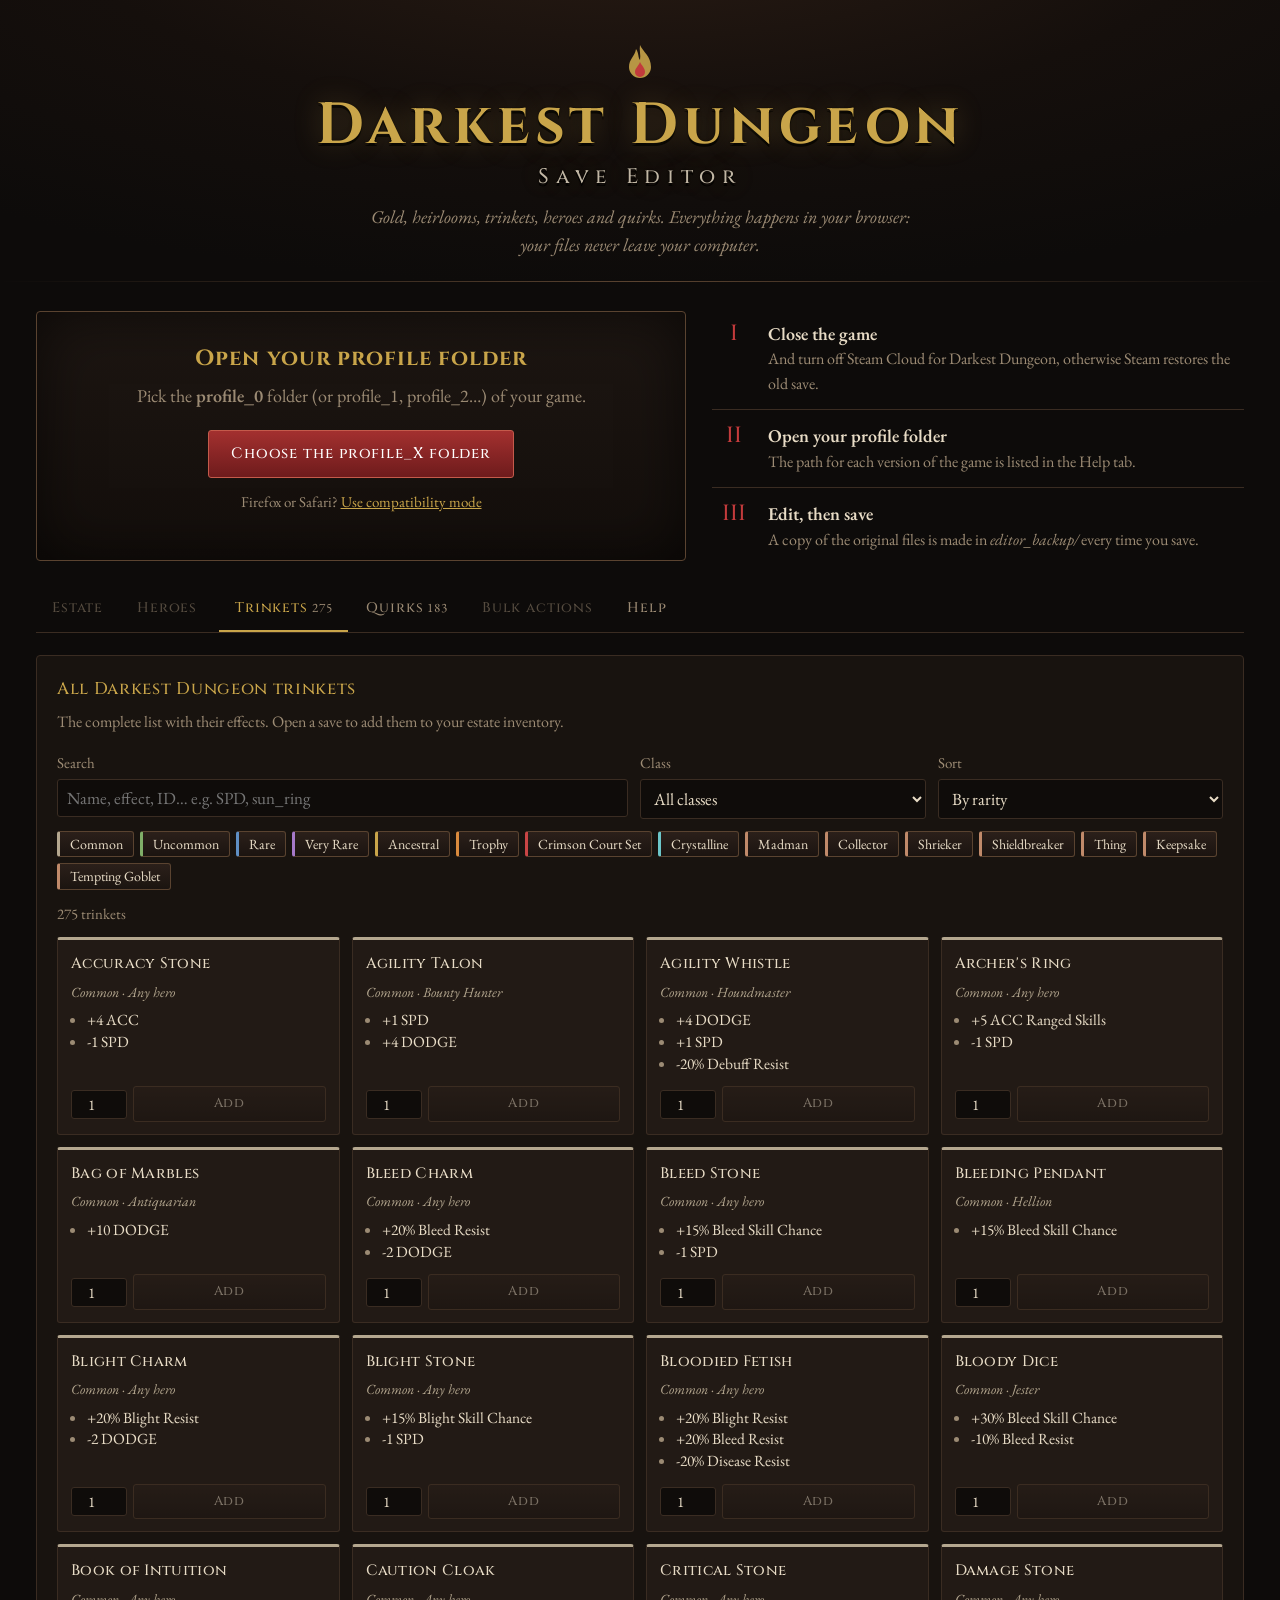
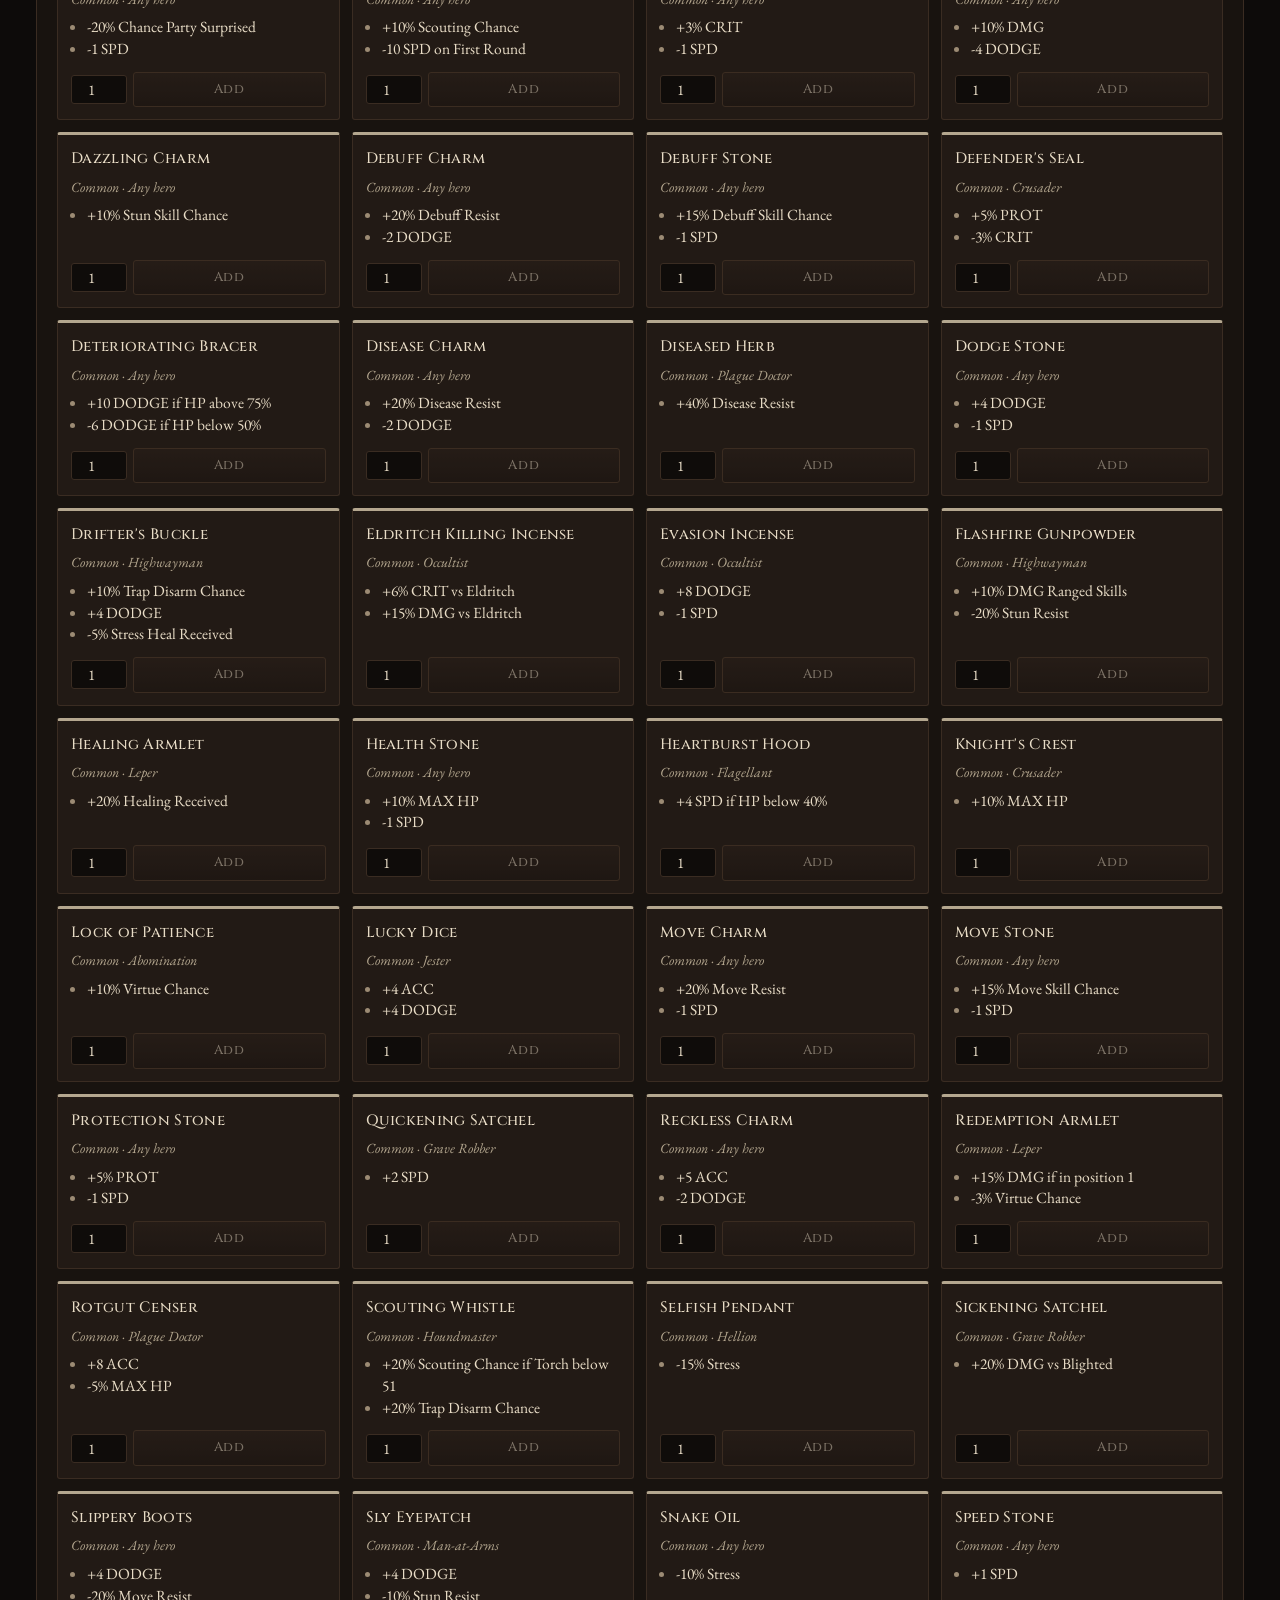
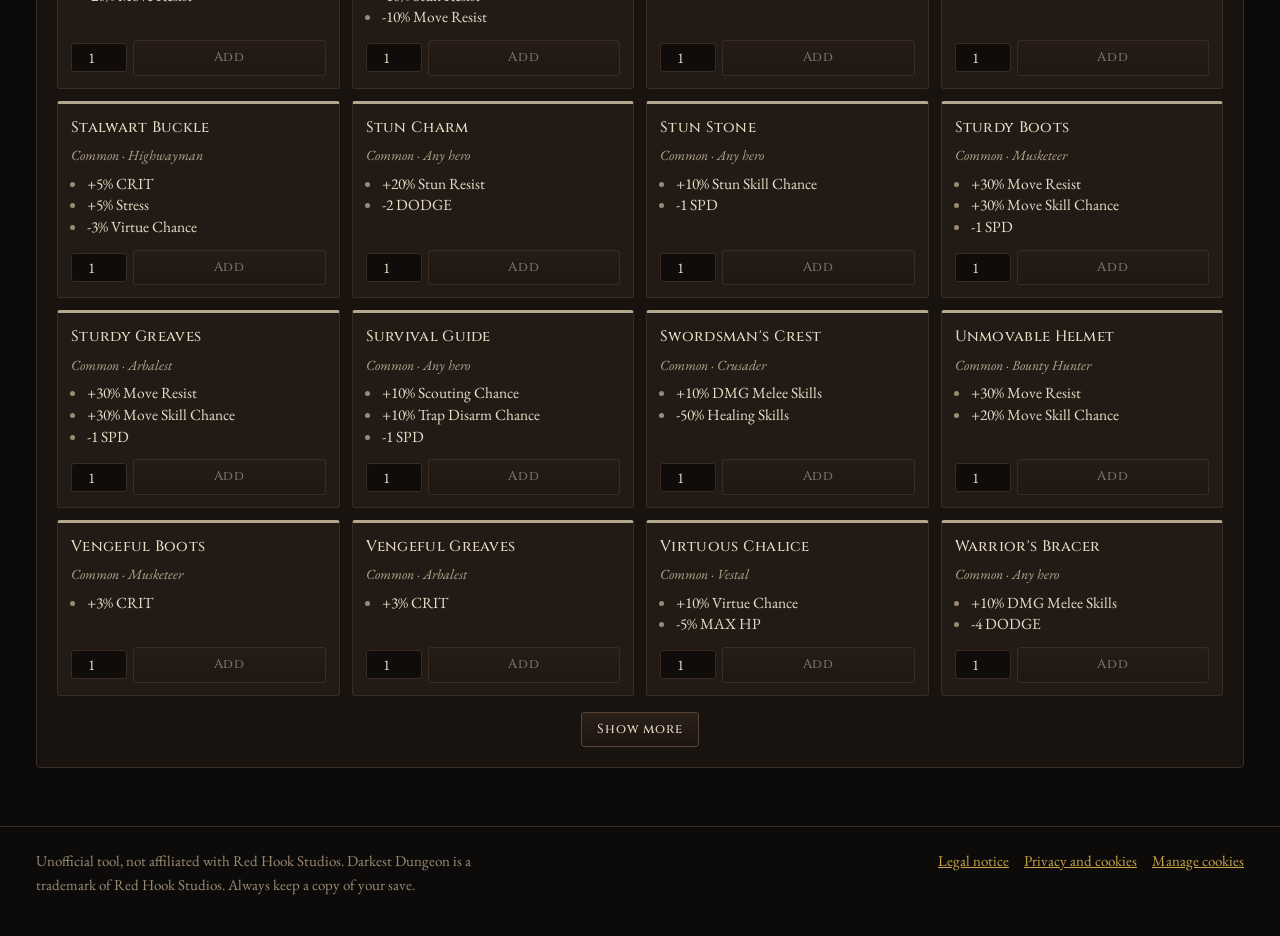
==== commit 10dd6a7f: "Fix trinket stats against the wiki and translate the privacy page - 20 trinkets and 5 set bonuses co" ====
--- a/index.html
+++ b/index.html
@@ -578,7 +578,7 @@
 })();
 
 
-const TRINKETS=[{"id":"ancestors_map","n":"Ancestor's Map","r":"ancestral","c":"","e":["+25% Trap Disarm Chance","+25% Scouting Chance","+10% Stress"]},{"id":"surgical_glove","n":"Surgical Gloves","r":"uncommon","c":"","e":["+8% CRIT Melee Skills","+5 ACC Melee Skills","-20% Move Resist","-10% Debuff Resist"]},{"id":"cc_set_gr_sharpened_letter_opener","n":"Sharpened Letter Opener","r":"crimson","c":"grave_robber","e":["+25% DMG Melee Skills","+10 ACC Melee Skills","+5 DODGE"],"s":"+5% CRIT"},{"id":"blasphemous_vial","n":"Blasphemous Vial","r":"very_rare","c":"plague_doctor","e":["+10 ACC Ranged Skills","+20% Stun Skill Chance","+20% Blight Skill Chance","+25% Stress"]},{"id":"com_hel_thirsting_blade","n":"Thirsting Blade","r":"crystalline","c":"hellion","e":["+2 SPD","+15 ACC","-20% Bleed Resist","+8% CRIT vs Bleeding","On Attack Miss: Self: Lose 5 HP"]},{"id":"cc_set_high_shameful_locket","n":"Shameful Locket","r":"crimson","c":"highwayman","e":["+10 ACC","+5% CRIT","+15% Stress"],"s":"+45% Virtue Chance"},{"id":"cc_set_hm_damning_evidence","n":"Evidence of Corruption","r":"crimson","c":"houndmaster","e":["+25% Scouting Chance","-15% Chance Party Surprised","+10% Stress"],"s":"+25% DMG vs Bleeding, +6% CRIT vs Bleeding"},{"id":"com_abom_broken_key","n":"Broken Key","r":"crystalline","c":"abomination","e":["+15 ACC","+35% Stun Skill Chance","+10% Stress"]},{"id":"fasting_seal","n":"Fasting Seal","r":"rare","c":"","e":["-100% Food Consumed","-100% DMG Inflicted When Starving","+5 DODGE","-100% Stress When Starving"]},{"id":"ancestors_candle","n":"Ancestor's Candle","r":"ancestral","c":"","e":["+15% DMG if Torch above 50","+2 SPD if Torch above 50","+5 DODGE if Torch above 50","+10% Stress"]},{"id":"ancestors_scroll","n":"Ancestor's Scroll","r":"ancestral","c":"","e":["+25% Healing Skills","+25% Stress Skills","+10% Stress"]},{"id":"ancestors_pistol","n":"Ancestor's Pistol","r":"ancestral","c":"","e":["+15 ACC Ranged Skills","+3 SPD","+10% Stress"]},{"id":"ancestors_signet_ring","n":"Ancestor's Signet Ring","r":"ancestral","c":"","e":["+10 ACC","+10% PROT","+10% Stress"]},{"id":"rampart_shield","n":"Rampart Shield","r":"rare","c":"man_at_arms","e":["+40% Move Skill Chance","+30% Stun Skill Chance","-15% DMG"]},{"id":"demons_cauldron","n":"Demon's Cauldron","r":"very_rare","c":"occultist","e":["+30% Stun Skill Chance","+40% Debuff Skill Chance","+3% CRIT","-10% Virtue Chance","+15% Stress"]},{"id":"ancestors_pen","n":"Ancestor's Pen","r":"ancestral","c":"","e":["+8% CRIT Melee Skills","+10% DMG Melee Skills","+10% Stress"]},{"id":"boss_cannon","n":"Fuseman's Matchstick","r":"trophy","c":"","e":["+2 SPD","+10% DMG Ranged Skills","+6% CRIT Ranged Skills"]},{"id":"ancestors_musket_ball","n":"Ancestor's Musket Ball","r":"ancestral","c":"","e":["+8% CRIT Ranged Skills","+10% DMG Ranged Skills","+10% Stress"]},{"id":"madman_3","n":"Crescendo Box","r":"madman","c":"","e":["+2 SPD","+15% DMG","+10% Stress"]},{"id":"com_sb_spectral_speartip","n":"Spectral Speartip","r":"crystalline","c":"shieldbreaker","e":["+15% DMG","+20% Blight Skill Chance","+15% MAX HP","+5% Random Target Chance"]},{"id":"cc_set_anti_the_masters_essence","n":"The Master's Essence","r":"crimson","c":"antiquarian","e":["+50% Healing Skills","+35% Blight Skill Chance","+35% Debuff Skill Chance"],"s":"+4 SPD, +10 DODGE"},{"id":"cc_set_vest_salacious_diary","n":"Salacious Diary","r":"crimson","c":"vestal","e":["+33% Stress Skills while Camping","+25% Healing Skills"],"s":"+35% Debuff Skill Chance, +35% Stun Skill Chance"},{"id":"bright_tambourine","n":"Bright Tambourine","r":"rare","c":"jester","e":["-25% Stress if Torch above 75","+15% Stress if Torch below 51","+20% Stress Skills"]},{"id":"cc_set_arb_sharpshooters_string_wax","n":"Bedtime Story","r":"crimson","c":"arbalest","e":["+15 ACC vs Marked","+8% CRIT vs Marked","+35% Debuff Skill Chance","+35% Move Skill Chance"],"s":"+25% PROT"},{"id":"cc_set_musk_silver_bullet","n":"Silver Musket Ball","r":"crimson","c":"musketeer","e":["+15 ACC vs Marked","+8% CRIT vs Marked","+35% Debuff Skill Chance","+35% Move Skill Chance"],"s":"+25% PROT"},{"id":"boss_wilbur","n":"Wilbur's Flag","r":"trophy","c":"","e":["+50% Stun Resist","+10 DODGE"]},{"id":"camouflage_cloak","n":"Camouflage Cloak","r":"uncommon","c":"","e":["+15 DODGE if Torch above 75","-20% Stun Resist"]},{"id":"ancestors_coat","n":"Ancestor's Coat","r":"ancestral","c":"","e":["+15 DODGE","+10% Stress"]},{"id":"sun_cloak","n":"Sun Cloak","r":"rare","c":"","e":["+5% PROT if Torch above 75","+10 DODGE if Torch above 75","+10% Stress"]},{"id":"com_pd_ashen_distillation","n":"Ashen Distillation","r":"crystalline","c":"plague_doctor","e":["+20 DODGE","+25% Blight Skill Chance","+20% Healing Received if Medicinal Herbs in inventory"]},{"id":"cc_set_hm_lawmans_badge","n":"Battered Lawman's Badge","r":"crimson","c":"houndmaster","e":["+15 ACC Ranged Skills","+50% Stress Skills while Camping","+25% Healing Skills","-20% Stun Resist","-20% Debuff Resist"],"s":"+25% DMG vs Bleeding, +6% CRIT vs Bleeding"},{"id":"fortifying_garlic","n":"Fortifying Garlic","r":"very_rare","c":"","e":["+33% Blight Resist","+33% Bleed Resist","+33% Disease Resist"]},{"id":"bleed_amulet","n":"Bleed Amulet","r":"uncommon","c":"","e":["+20% Bleed Skill Chance","+20% Bleed Resist","-20% Blight Resist"]},{"id":"cc_set_occ_vial_of_sand","n":"Vial of Sand","r":"crimson","c":"occultist","e":["+20% Debuff Skill Chance","+20% Stun Skill Chance","+20% Move Skill Chance","+20% Stun Resist"],"s":"+15 DODGE"},{"id":"padlock_2","n":"Padlock of Transference","r":"uncommon","c":"abomination","e":["+20% Blight Skill Chance","+20% Stun Skill Chance"]},{"id":"feather_crystal","n":"Feather Crystal","r":"rare","c":"","e":["+2 SPD","+8 DODGE","-20% Stun Resist","-20% Move Resist"]},{"id":"hunters_talon","n":"Hunter's Talon","r":"rare","c":"bounty_hunter","e":["+6% CRIT","+10 ACC","+50% Food Consumed"]},{"id":"boss_flesh","n":"Flesh's Heart","r":"trophy","c":"","e":["+50% Bleed Resist","+15% MAX HP"]},{"id":"lucky_talisman","n":"Lucky Talisman","r":"rare","c":"grave_robber","e":["+12 DODGE","+10 ACC Ranged Skills","+10% Stress"]},{"id":"com_grv_huskclaw_toxin","n":"Topshelf Tonic","r":"crystalline","c":"grave_robber","e":["+15 DODGE if Medicinal Herbs in inventory","+3 SPD","-20% Blight Resist","+50% Blight Duration"]},{"id":"cc_set_vest_atonement_beads","n":"Atonement Beads","r":"crimson","c":"vestal","e":["+15% DMG Melee Skills","+8% CRIT Melee Skills","-15% Virtue Chance"],"s":"+35% Debuff Skill Chance, +35% Stun Skill Chance"},{"id":"cc_set_cru_signed_conscription","n":"Signed Conscription","r":"crimson","c":"crusader","e":["+20% Healing Skills","+20% Stress Skills"],"s":"+20% MAX HP"},{"id":"cc_set_flag_shard_of_glass","n":"Shard of Glass","r":"crimson","c":"flagellant","e":["+35% Bleed Skill Chance","-20% Bleed Resist"],"s":"+10% Death Blow Resist"},{"id":"cc_set_maa_old_unit_banner","n":"Old Unit Standard","r":"crimson","c":"man_at_arms","e":["+15% Stun Skill Chance","+20% Debuff Skill Chance","+15% Death Blow Resist","+10% Stress"],"s":"+25% Riposte DMG, +10 ACC"},{"id":"raiders_talisman","n":"Raider's Talisman","r":"very_rare","c":"grave_robber","e":["+5% CRIT","+30% Trap Disarm Chance","+2 SPD","+15% Scouting Chance","-10% MAX HP"]},{"id":"spiked_collar","n":"Spiked Collar","r":"very_rare","c":"houndmaster","e":["+20% DMG","+30% Bleed Skill Chance","-20% Healing Received","-50% Healing Skills"]},{"id":"cc_set_high_bloodied_neckerchief","n":"Bloodied Neckerchief","r":"crimson","c":"highwayman","e":["+2 SPD","+10 DODGE"],"s":"+45% Virtue Chance"},{"id":"cc_set_anti_two_of_the_three","n":"Two of Three","r":"crimson","c":"antiquarian","e":["+50% DMG vs Blighted","+10% CRIT vs Blighted"],"s":"+4 SPD, +10 DODGE"},{"id":"boss_prophet","n":"Prophet's Eye","r":"trophy","c":"","e":["+15 ACC if in position 4","+3 SPD if in position 4","-15% Stress if in position 4"]},{"id":"heavy_boots","n":"Heavy Boots","r":"uncommon","c":"","e":["+40% Move Resist","+20% PROT","-2 SPD"]},{"id":"madman_2","n":"Overture Box","r":"madman","c":"","e":["+15% MAX HP","+8 DODGE","-2 ACC"]},{"id":"tough_ring","n":"Tough Ring","r":"very_rare","c":"","e":["+10% PROT","+15% MAX HP","-15% DMG","+10% Stress"]},{"id":"tempting_goblet","n":"The Tempting Goblet","r":"goblet","c":"","e":["+20% MAX HP","+3 SPD","+8 DODGE","+25% Stress","-10% Virtue Chance"]},{"id":"antiq_5","n":"Candle of Life","r":"very_rare","c":"antiquarian","e":["+50% Healing Skills","+15% MAX HP"]},{"id":"cc_set_arb_childhood_treasure","n":"Childhood Treasure","r":"crimson","c":"arbalest","e":["+30% Healing Skills","+20% Healing Skills while Camping","-15% Stress"],"s":"+25% PROT"},{"id":"cc_set_musk_first_place_trophy","n":"Second Place Trophy","r":"crimson","c":"musketeer","e":["+30% Healing Skills","+20% Healing Skills while Camping","-15% Stress"],"s":"+25% PROT"},{"id":"cc_set_cru_glittering_spaulders","n":"Glittering Spaulders","r":"crimson","c":"crusader","e":["+15% PROT","+35% Move Resist","-15% Stress","-2 SPD"],"s":"+20% MAX HP"},{"id":"cc_set_bh_vow_of_revenge","n":"Vengeful Kill List","r":"crimson","c":"bounty_hunter","e":["+50% Move Skill Chance","+35% Bleed Skill Chance","+15 ACC Ranged Skills"],"s":"+6% CRIT vs Marked/Stunned/Bleeding"},{"id":"focus_ring","n":"Focus Ring","r":"very_rare","c":"","e":["+10 ACC","+5% CRIT","-8 DODGE"]},{"id":"steady_bracer","n":"Steady Bracer","r":"uncommon","c":"","e":["+10 ACC Ranged Skills","-2 DODGE"]},{"id":"ancestors_handkerchief","n":"Ancestor's Handkerchief","r":"ancestral","c":"","e":["+50% Bleed Resist","+50% Disease Resist","+10% Stress"]},{"id":"collector_3","n":"Junia's Head","r":"collector","c":"","e":["+30% Healing Skills","+20% Stress"]},{"id":"fortunate_armlet","n":"Fortunate Armlet","r":"uncommon","c":"leper","e":["+8 ACC","+3% CRIT","+10% Stress"]},{"id":"chirurgeons_charm","n":"Chirurgeon's Charm","r":"uncommon","c":"","e":["+15% Healing Skills"]},{"id":"collector_1","n":"Dismas' Head","r":"collector","c":"","e":["+25% DMG","-10% MAX HP","+20% Stress"]},{"id":"legendary_bracer","n":"Legendary Bracer","r":"very_rare","c":"","e":["+20% DMG","-1 SPD","+10% Stress"]},{"id":"heavens_hairpin","n":"Heaven's Hairpin","r":"rare","c":"hellion","e":["-25% Stress if Torch above 75","+10 ACC if Torch above 75"]},{"id":"com_hwy_crystalline_gunpowder","n":"Crystalline Gunpowder","r":"crystalline","c":"highwayman","e":["+20% DMG","+3 SPD","-15% Stun Resist"]},{"id":"com_arb_keening_bolts","n":"Keening Bolts","r":"crystalline","c":"arbalest","e":["+20% DMG","+7% CRIT Ranged Skills","On Attack: Self: Stress +3 (25% chance)"]},{"id":"sacred_scroll","n":"Sacred Scroll","r":"very_rare","c":"vestal","e":["-10% Stress","+33% Healing Skills","-10% Stun Skill Chance","-33% DMG"]},{"id":"boss_tassle","n":"Vvulf's Tassel","r":"trophy","c":"","e":["+20% DMG vs Marked","+10 ACC vs Marked","+5% CRIT vs size 2+"]},{"id":"medics_greaves","n":"Medic's Greaves","r":"uncommon","c":"arbalest","e":["+33% Healing Skills"]},{"id":"medics_boots","n":"Medic's Boots","r":"uncommon","c":"musketeer","e":["+33% Healing Skills"]},{"id":"sun_ring","n":"Sun Ring","r":"rare","c":"","e":["+10% DMG if Torch above 75","+5 ACC if Torch above 75","+10% Stress"]},{"id":"bulls_eye_bandana","n":"Bull's Eye Bandana","r":"rare","c":"arbalest","e":["+8 ACC","+5% CRIT","-4 DODGE"]},{"id":"bulls_eye_hat","n":"Bull's Eye Hat","r":"rare","c":"musketeer","e":["+8 ACC","+5% CRIT","-4 DODGE"]},{"id":"cc_set_jest_tasting_cup","n":"Tyrant's Tasting Cup","r":"crimson","c":"jester","e":["+33% Stress Skills","+25% Stress"],"s":"+33% Stress Skills while Camping"},{"id":"boss_hag","n":"Hag's Ladle","r":"trophy","c":"","e":["+30% Blight Skill Chance","+40% Blight Resist","+40% Disease Resist"]},{"id":"ancestors_moustache_cream","n":"Ancestor's Moustache Cream","r":"ancestral","c":"","e":["+50% Blight Resist","+50% Debuff Resist","+10% Stress"]},{"id":"com_maa_mirror_shield","n":"Mirror Shield","r":"crystalline","c":"man_at_arms","e":["30% Damage Reflection","+10 DODGE","+20% Stun Resist"]},{"id":"cc_set_hel_mark_of_the_outcast","n":"Mark of the Outcast","r":"crimson","c":"hellion","e":["+2 SPD","+35% Bleed Skill Chance","+15% Death Blow Resist","-15% Healing Received"],"s":"+7 ACC, +7 DODGE"},{"id":"cc_dazzling_mirror","n":"Dazzling Mirror","r":"very_rare","c":"","e":["+4 SPD vs Bloodsucker","+20% Stun Skill Chance vs Bloodsucker"]},{"id":"cc_quicksilver_salve","n":"Mercurial Salve","r":"very_rare","c":"","e":["+25% DMG vs Bloodsucker"]},{"id":"debuff_amulet","n":"Debuff Amulet","r":"uncommon","c":"","e":["+30% Debuff Skill Chance","+30% Debuff Resist","-4 DODGE"]},{"id":"recovery_charm","n":"Recovery Charm","r":"rare","c":"","e":["+40% Healing Received"]},{"id":"immunity_mask","n":"Immunity Mask","r":"rare","c":"leper","e":["+40% Stun Resist","+30% Blight Resist","+30% Bleed Resist","-10% MAX HP"]},{"id":"com_mildredslocket","n":"Mildred's Locket","r":"keepsake","c":"","e":["-100% DMG Taken vs Miller","+40% DMG vs Miller","+40% Blight Resist","+3 SPD"]},{"id":"madman_1","n":"Aria Box","r":"madman","c":"","e":["-25% Stress"]},{"id":"heros_ring","n":"Hero's Ring","r":"very_rare","c":"","e":["+25% Virtue Chance"]},{"id":"ancestors_tentacle_idol","n":"Ancestor's Tentacle Idol","r":"ancestral","c":"","e":["+20% Virtue Chance","+8% Death Blow Resist"]},{"id":"ancestors_portrait","n":"Ancestor's Portrait","r":"ancestral","c":"","e":["+50% Resolve XP","+10% Stress"]},{"id":"stun_amulet","n":"Stun Amulet","r":"uncommon","c":"","e":["+10% Stun Skill Chance","+20% Stun Resist","-4 DODGE"]},{"id":"witchs_vial","n":"Witch's Vial","r":"common","c":"plague_doctor","e":["+15% Stun Skill Chance"]},{"id":"padlock_4","n":"Lock of Fury","r":"rare","c":"abomination","e":["+10% DMG","+3 SPD","-10% MAX HP"]},{"id":"stun_charm","n":"Stun Charm","r":"common","c":"","e":["+20% Stun Resist","-2 DODGE"]},{"id":"cudgel_weight","n":"Cudgel Weight","r":"uncommon","c":"houndmaster","e":["+25% Stun Skill Chance","-1 SPD"]},{"id":"ancestors_lantern","n":"Ancestor's Lantern","r":"ancestral","c":"","e":["-20% Chance Party Surprised","+20% Chance Monsters Surprised","+10% Stress"]},{"id":"com_cru_non_euclidean_hilt","n":"Non-Euclidean Hilt","r":"crystalline","c":"crusader","e":["+15% MAX HP","+25% Stun Skill Chance if Holy Water in inventory","+5% Random Target Chance","On Attack Hit: Blight 2 pts/rd for 2 rds"]},{"id":"paralyzers_crest","n":"Paralyzer's Crest","r":"uncommon","c":"crusader","e":["+20% Stun Skill Chance","-2 DODGE"]},{"id":"bloody_dice","n":"Bloody Dice","r":"common","c":"jester","e":["+30% Bleed Skill Chance","-10% Bleed Resist"]},{"id":"poisoning_buckle","n":"Gunslinger's Buckle","r":"very_rare","c":"highwayman","e":["+20% DMG Ranged Skills","+15 ACC Ranged Skills","-10% DMG Melee Skills","-6% CRIT Melee Skills"]},{"id":"move_amulet","n":"Move Amulet","r":"uncommon","c":"","e":["+20% Move Skill Chance","+30% Move Resist","-20% Debuff Resist"]},{"id":"cleansing_crystal","n":"Cleansing Crystal","r":"very_rare","c":"","e":["+40% Blight Resist","+40% Bleed Resist","+40% Debuff Resist","-15% Blight Skill Chance","-15% Bleed Skill Chance","-15% Debuff Skill Chance"]},{"id":"com_ves_heretical_passages","n":"Heretical Passage","r":"crystalline","c":"vestal","e":["+20% Healing Skills if Holy Water in inventory","+25% DMG vs Husk","+25% DMG vs Eldritch","+10% Stress"]},{"id":"com_jes_dirge_for_devoured","n":"Dirge for the Devoured","r":"crystalline","c":"jester","e":["+25% Stress Skills","+25% DMG if Laudanum in inventory","+10% Stress"]},{"id":"com_ant_smoking_skull","n":"Smoking Skull","r":"crystalline","c":"antiquarian","e":["+35 DODGE if Shard Dust in inventory","-15 ACC","-15% Blight Resist"]},{"id":"com_bh_mask_of_timeless","n":"Mask of the Timeless","r":"crystalline","c":"bounty_hunter","e":["+2 SPD","+15 DODGE","+5% Stress"]},{"id":"boss_necromancer","n":"Necromancer's Collar","r":"trophy","c":"","e":["+20% DMG vs Unholy","+8% CRIT vs Unholy"]},{"id":"collector_2","n":"Barristan's Head","r":"collector","c":"","e":["+25% PROT","+20% Stress"]},{"id":"padlock_5","n":"Restraining Padlock","r":"very_rare","c":"abomination","e":["-40% Transformation Stress"]},{"id":"crow_tailfeather","n":"Molted Tailfeather","r":"shrieker","c":"","e":["+4 SPD","+33% Disease Resist if Torch below 76","+33% Stun Resist if Torch below 51","+15% Stress"]},{"id":"cc_set_maa_toy_soldier","n":"Toy Soldier","r":"crimson","c":"man_at_arms","e":["+10% PROT","+5% CRIT"],"s":"+25% Riposte DMG, +10 ACC"},{"id":"quick_draw_charm","n":"Quick Draw Charm","r":"rare","c":"","e":["+8 SPD on First Round","+12% CRIT on First Round","-3 SPD after First Round"]},{"id":"cc_set_lep_last_will_and_testament","n":"Last Will and Testament","r":"crimson","c":"leper","e":["+15% PROT","+15% MAX HP","-10% Death Blow Resist"],"s":"+15 ACC if HP above 60%"},{"id":"bloody_herb","n":"Bloody Herb","r":"rare","c":"plague_doctor","e":["+10 ACC Melee Skills","+30% Bleed Skill Chance","+20% DMG Melee Skills"]},{"id":"sharpening_sheath","n":"Sharpening Sheath","r":"rare","c":"highwayman","e":["+7% CRIT Melee Skills","+40% Bleed Skill Chance","-1 SPD"]},{"id":"protective_collar","n":"Protective Collar","r":"rare","c":"houndmaster","e":["+12 DODGE","-15% DMG"]},{"id":"cc_set_jest_tyrants_fingerbone","n":"Tyrant's Fingerbone","r":"crimson","c":"jester","e":["+3 SPD if in position 1","+20 DODGE if in position 1"],"s":"+33% Stress Skills while Camping"},{"id":"critical_dice","n":"Critical Dice","r":"uncommon","c":"jester","e":["+7% CRIT"]},{"id":"cc_set_flag_chipped_tooth","n":"Chipped Tooth","r":"crimson","c":"flagellant","e":["+20% MAX HP","+35% Move Resist"],"s":"+10% Death Blow Resist"},{"id":"guardians_shield","n":"Guardian's Shield","r":"very_rare","c":"man_at_arms","e":["+10% PROT if in position 4","+50% Healing Received if in position 4","+10 DODGE if in position 4"]},{"id":"cc_sculptors_tools","n":"Sculptor's Tools","r":"very_rare","c":"","e":["+40% DMG vs Stonework"]},{"id":"sb_5","n":"Cuirboilli","r":"shieldbreaker","c":"shieldbreaker","e":["+33% MAX HP","-2 SPD"]},{"id":"bloodthirst_ring","n":"Bloodthirst Ring","r":"uncommon","c":"","e":["-100% Food Consumed","+10% MAX HP","-25% Healing Received"]},{"id":"seer_stone","n":"Seer Stone","r":"uncommon","c":"","e":["+15% Scouting Chance","-1 SPD"]},{"id":"survival_guide","n":"Survival Guide","r":"common","c":"","e":["+10% Scouting Chance","+10% Trap Disarm Chance","-1 SPD"]},{"id":"swift_cloak","n":"Swift Cloak","r":"uncommon","c":"","e":["+2 SPD","-20% Move Resist"]},{"id":"antiq_1","n":"Bag of Marbles","r":"common","c":"antiquarian","e":["+10 DODGE"]},{"id":"ancestors_bottle","n":"Ancestor's Bottle","r":"ancestral","c":"","e":["+25% MAX HP","+50% Food Consumed","+10% Stress"]},{"id":"sb_1","n":"Venomous Vial","r":"shieldbreaker","c":"shieldbreaker","e":["+30% Blight Skill Chance","-10% Blight Resist"]},{"id":"warriors_cap","n":"Warrior's Cap","r":"common","c":"","e":["+5 ACC Melee Skills"]},{"id":"reckless_charm","n":"Reckless Charm","r":"common","c":"","e":["+5 ACC","-2 DODGE"]},{"id":"cursed_incense","n":"Cursed Incense","r":"uncommon","c":"occultist","e":["+40% Debuff Skill Chance","+20% Move Skill Chance","-10% MAX HP"]},{"id":"commanders_orders","n":"Commander's Orders","r":"rare","c":"crusader","e":["+15% Stress Heal Received","+33% Healing Skills","-10% DMG"]},{"id":"agile_talon","n":"Agility Talon","r":"common","c":"bounty_hunter","e":["+1 SPD","+4 DODGE"]},{"id":"accuracy_stone","n":"Accuracy Stone","r":"common","c":"","e":["+4 ACC","-1 SPD"]},{"id":"speed_stone","n":"Speed Stone","r":"common","c":"","e":["+1 SPD"]},{"id":"book_of_sanity","n":"Book of Sanity","r":"very_rare","c":"","e":["-20% Stress"]},{"id":"dazzling_charm","n":"Dazzling Charm","r":"common","c":"","e":["+10% Stun Skill Chance"]},{"id":"warriors_bracer","n":"Warrior's Bracer","r":"common","c":"","e":["+10% DMG Melee Skills","-4 DODGE"]},{"id":"unmovable_helmet","n":"Unmovable Helmet","r":"common","c":"bounty_hunter","e":["+30% Move Resist","+20% Move Skill Chance"]},{"id":"stun_stone","n":"Stun Stone","r":"common","c":"","e":["+10% Stun Skill Chance","-1 SPD"]},{"id":"campers_helmet","n":"Camper's Helmet","r":"uncommon","c":"bounty_hunter","e":["+20% Stress Skills while Camping","+10% Scouting Chance"]},{"id":"antiq_3","n":"Carapace Idol","r":"uncommon","c":"antiquarian","e":["+25% PROT"]},{"id":"caution_cloak","n":"Caution Cloak","r":"common","c":"","e":["+10% Scouting Chance","-10 SPD on First Round"]},{"id":"solar_bracer","n":"Solar Bracer","r":"uncommon","c":"","e":["+4% CRIT if Torch above 75","+5 DODGE if Torch above 75","-6% CRIT if Torch below 51","-6 DODGE if Torch below 51"]},{"id":"lucky_dice","n":"Lucky Dice","r":"common","c":"jester","e":["+4 ACC","+4 DODGE"]},{"id":"wounding_helmet","n":"Wounding Helmet","r":"very_rare","c":"bounty_hunter","e":["+25% DMG Melee Skills","-25% Move Skill Chance","-20% Stun Skill Chance"]},{"id":"berserk_charm","n":"Berserk Charm","r":"rare","c":"","e":["+3 SPD","+15% DMG","+15% Stress","-5 ACC","-10% Virtue Chance"]},{"id":"book_of_holy_healing","n":"Tome of Holy Healing","r":"rare","c":"vestal","e":["+25% Healing Skills","-15% MAX HP"]},{"id":"damage_stone","n":"Damage Stone","r":"common","c":"","e":["+10% DMG","-4 DODGE"]},{"id":"snake_oil","n":"Snake Oil","r":"common","c":"","e":["-10% Stress"]},{"id":"quickening_satchel","n":"Quickening Satchel","r":"common","c":"grave_robber","e":["+2 SPD"]},{"id":"wrathful_bandana","n":"Wrathful Bandana","r":"very_rare","c":"arbalest","e":["+25% DMG if in position 4","+30% Debuff Skill Chance","-50% Healing Skills"]},{"id":"snipers_ring","n":"Sniper's Ring","r":"rare","c":"","e":["+15 ACC if in position 4","+4% CRIT if in position 4","-2 SPD"]},{"id":"wrathful_hat","n":"Wrathful Hat","r":"very_rare","c":"musketeer","e":["+25% DMG if in position 4","+30% Debuff Skill Chance","-50% Healing Skills"]},{"id":"cursed_buckle","n":"Stalwart Buckle","r":"common","c":"highwayman","e":["+5% CRIT","+5% Stress","-3% Virtue Chance"]},{"id":"moon_ring","n":"Moon Ring","r":"rare","c":"","e":["+15% DMG if Torch below 26","+10 ACC if Torch below 26","+10% Stress"]},{"id":"moon_cloak","n":"Moon Cloak","r":"rare","c":"","e":["+15% PROT if Torch below 26","+10 DODGE if Torch below 26","+10% Stress"]},{"id":"dark_bracer","n":"Dark Bracer","r":"uncommon","c":"","e":["+8% CRIT if Torch below 26","+5 DODGE if Torch below 51","-10% DMG if Torch above 51"]},{"id":"scouting_whistle","n":"Scouting Whistle","r":"common","c":"houndmaster","e":["+20% Scouting Chance if Torch below 51","+20% Trap Disarm Chance if Torch below 51"]},{"id":"hells_hairpin","n":"Hell's Hairpin","r":"very_rare","c":"hellion","e":["+10% CRIT if Torch below 26","+15 ACC if Torch below 26","-10% Debuff Resist","-10% Bleed Resist"]},{"id":"book_of_intuition","n":"Book of Intuition","r":"common","c":"","e":["-20% Chance Party Surprised","-1 SPD"]},{"id":"dark_crown","n":"Dark Crown","r":"rare","c":"","e":["-25% Stress if Torch below 26","+15% Virtue Chance if Torch below 26"]},{"id":"dark_tambourine","n":"Dark Tambourine","r":"very_rare","c":"jester","e":["+12% Death Blow Resist","-25% Stress if Torch below 26","+10% Virtue Chance if Torch below 26"]},{"id":"crow_talon","n":"Callous Talon","r":"shrieker","c":"","e":["+7% CRIT","+33% Disease Resist if Torch below 76","+33% Bleed Skill Chance if Torch below 51","+15% Stress"]},{"id":"crow_eye","n":"Distended Crowseye","r":"shrieker","c":"","e":["+10 ACC","+33% Disease Resist if Torch below 76","+15% Scouting Chance if Torch below 51","+15% Stress"]},{"id":"cc_coven_signet","n":"Coven Signet","r":"very_rare","c":"","e":["-25% Stress if has Crimson Curse"]},{"id":"cc_mantra_of_fasting","n":"Mantra of Fasting","r":"very_rare","c":"","e":["+40% MAX HP if Crimson Curse - Wasting","+7 SPD if Crimson Curse - Wasting"]},{"id":"cc_boss_baron","n":"Baron's Lash","r":"trophy","c":"","e":["+75% Debuff Resist if has Crimson Curse","+4 SPD if has Crimson Curse","-10% Stun Resist if has Crimson Curse"]},{"id":"cc_crimson_tincture","n":"Ancestor's Vintage","r":"very_rare","c":"","e":["Delayed Curse craving"]},{"id":"cc_boss_countess","n":"Countess' Fan","r":"trophy","c":"","e":["+50% Healing Received if has Crimson Curse","-25% Bleed Resist if has Crimson Curse"]},{"id":"cc_pagan_talisman","n":"Pagan Talisman","r":"very_rare","c":"","e":["+25% DMG vs Fanatic","-10% Stress"]},{"id":"cc_boss_viscount","n":"Viscount's Spices","r":"trophy","c":"","e":["+5% CRIT if has Crimson Curse","+100% Healing when Eating if has Crimson Curse","+100% Food Consumed if has Crimson Curse"]},{"id":"cc_rat_carcass","n":"Rat Carcass","r":"very_rare","c":"","e":["Immune to death by Crimson Curse"]},{"id":"cc_crystal_snifter","n":"Sanguine Snuff","r":"very_rare","c":"","e":["+8% CRIT if Crimson Curse - Bloodlust","+15 DODGE if Crimson Curse - Bloodlust"]},{"id":"flag_2","n":"Suffering's Collar","r":"rare","c":"flagellant","e":["+20% Bleed Resist if HP below 40%","+20% Blight Resist if HP below 40%","+10% MAX HP"]},{"id":"flag_4","n":"Resurrection's Collar","r":"uncommon","c":"flagellant","e":["+33% Healing Skills","-15% Bleed Skill Chance"]},{"id":"flag_5","n":"Heartburst Hood","r":"common","c":"flagellant","e":["+4 SPD if HP below 40%"]},{"id":"flag_1","n":"Eternity's Collar","r":"very_rare","c":"flagellant","e":["+10% Death Blow Resist","+20 DODGE at Death's Door","+20% DMG if Stress above 85"]},{"id":"flag_3","n":"Punishment's Hood","r":"uncommon","c":"flagellant","e":["+20% Bleed Skill Chance","+15% DMG if HP below 40%","-20% Healing Skills"]},{"id":"cc_set_lep_tin_flute","n":"Tin Flute","r":"crimson","c":"leper","e":["-20% Stress","+33% Stress Skills while Camping"],"s":"+15 ACC if HP above 60%"},{"id":"cc_set_abom_shameful_shroud","n":"Shameful Shroud","r":"crimson","c":"abomination","e":["-15% Stress","+10 DODGE"],"s":"+20% DMG if in position 1"},{"id":"cc_set_abom_wrought_osmond_chains","n":"Osmond Chains","r":"crimson","c":"abomination","e":["+20% DMG Ranged Skills","+8% CRIT Ranged Skills"],"s":"+20% DMG if in position 1"},{"id":"cc_set_gr_absinthe","n":"Absinthe","r":"crimson","c":"grave_robber","e":["+35% Disease Resist","+35% Blight Resist","+35% Blight Skill Chance","-10% MAX HP"],"s":"+5% CRIT"},{"id":"cc_set_occ_blood_pact","n":"Blood Pact","r":"crimson","c":"occultist","e":["+4 SPD if Torch below 60","+25% DMG if Torch below 60","-25% Bleed Skill Chance","-10% MAX HP"],"s":"+15 DODGE"},{"id":"cc_set_hel_lioness_warpaint","n":"Lioness Warpaint","r":"crimson","c":"hellion","e":["+20% DMG if HP below 75%","+20% DMG if HP below 50%","+20% DMG if HP below 25%","+10% Stress"],"s":"+7 ACC, +7 DODGE"},{"id":"cc_set_pd_codex_of_plagues","n":"Subject #40 Notes","r":"crimson","c":"plague_doctor","e":["+25% MAX HP","+35% Disease Resist"],"s":"+15% Blight Skill Chance, +15% Stun Skill Chance"},{"id":"cc_set_pd_dissection_kit","n":"Dissection Kit","r":"crimson","c":"plague_doctor","e":["+35% Bleed Skill Chance","+25% DMG"],"s":"+15% Blight Skill Chance, +15% Stun Skill Chance"},{"id":"cc_set_bh_crime_lords_molars","n":"Crime Lord's Molars","r":"crimson","c":"bounty_hunter","e":["+20% DMG vs Marked/Stunned/Bleeding","-10 DODGE"],"s":"+5% CRIT vs Marked/Stunned/Bleeding"},{"id":"com_prismatic_heart_crystal","n":"Prismatic Heart Crystal","r":"thing","c":"","e":["+35% Blight Skill Chance vs Thing","+35% Bleed Skill Chance vs Thing","+12% CRIT vs Thing"]},{"id":"com_comet_cluster_pendant","n":"Cluster Pendant","r":"crystalline","c":"","e":["+25% Shards Given","+15% Stress"]},{"id":"bleed_charm","n":"Bleed Charm","r":"common","c":"","e":["+20% Bleed Resist","-2 DODGE"]},{"id":"bleed_stone","n":"Bleed Stone","r":"common","c":"","e":["+15% Bleed Skill Chance","-1 SPD"]},{"id":"blight_charm","n":"Blight Charm","r":"common","c":"","e":["+20% Blight Resist","-2 DODGE"]},{"id":"blight_stone","n":"Blight Stone","r":"common","c":"","e":["+15% Blight Skill Chance","-1 SPD"]},{"id":"critical_stone","n":"Critical Stone","r":"common","c":"","e":["+3% CRIT","-1 SPD"]},{"id":"debuff_charm","n":"Debuff Charm","r":"common","c":"","e":["+20% Debuff Resist","-2 DODGE"]},{"id":"debuff_stone","n":"Debuff Stone","r":"common","c":"","e":["+15% Debuff Skill Chance","-1 SPD"]},{"id":"disease_charm","n":"Disease Charm","r":"common","c":"","e":["+20% Disease Resist","-2 DODGE"]},{"id":"dodge_stone","n":"Dodge Stone","r":"common","c":"","e":["+4 DODGE","-1 SPD"]},{"id":"health_stone","n":"Health Stone","r":"common","c":"","e":["+10% MAX HP","-1 SPD"]},{"id":"move_charm","n":"Move Charm","r":"common","c":"","e":["+20% Move Resist","-1 SPD"]},{"id":"move_stone","n":"Move Stone","r":"common","c":"","e":["+15% Move Skill Chance","-1 SPD"]},{"id":"protection_stone","n":"Protection Stone","r":"common","c":"","e":["+5% PROT","-1 SPD"]},{"id":"archers_ring","n":"Archer's Ring","r":"common","c":"","e":["+5 ACC Ranged Skills","-1 SPD"]},{"id":"bloodied_fetish","n":"Bloodied Fetish","r":"common","c":"","e":["+20% Blight Resist","+20% Bleed Resist","-20% Disease Resist"]},{"id":"deteriorating_bracer","n":"Deteriorating Bracer","r":"common","c":"","e":["+10 DODGE if HP above 75%","-6 DODGE if HP below 50%"]},{"id":"slippery_boots","n":"Slippery Boots","r":"common","c":"","e":["+4 DODGE","-20% Move Resist"]},{"id":"blight_amulet","n":"Blight Amulet","r":"uncommon","c":"","e":["+20% Blight Skill Chance","+20% Blight Resist","-20% Bleed Resist"]},{"id":"blood_charm","n":"Blood Charm","r":"uncommon","c":"","e":["+30% Bleed Resist"]},{"id":"book_of_constitution","n":"Book of Constitution","r":"uncommon","c":"","e":["+30% Blight Resist","+30% Disease Resist","-1 SPD"]},{"id":"book_of_holiness","n":"Book of Holiness","r":"uncommon","c":"","e":["-20% Stress","-10% Death Blow Resist"]},{"id":"book_of_rage","n":"Book of Rage","r":"uncommon","c":"","e":["+20% DMG if HP below 33%","+8% CRIT if HP below 33%","-10% Bleed Resist","-10% Blight Resist"]},{"id":"book_of_relaxation","n":"Book of Relaxation","r":"uncommon","c":"","e":["-10% Stress","+4 ACC","-4 DODGE"]},{"id":"calming_crystal","n":"Calming Crystal","r":"uncommon","c":"","e":["-15% Stress","-1 SPD"]},{"id":"gamblers_charm","n":"Gambler's Charm","r":"uncommon","c":"","e":["+15% MAX HP","-10% Death Blow Resist"]},{"id":"life_crystal","n":"Life Crystal","r":"uncommon","c":"","e":["+20% MAX HP","-1 SPD"]},{"id":"shimmering_cloak","n":"Shimmering Cloak","r":"uncommon","c":"","e":["+8 DODGE","-33% Healing Received"]},{"id":"tenacity_ring","n":"Tenacity Ring","r":"uncommon","c":"","e":["+10% Death Blow Resist","+5 DODGE","-5% CRIT"]},{"id":"worrystone","n":"Worrystone","r":"uncommon","c":"","e":["+10% Virtue Chance","-10% Stress","-1 SPD"]},{"id":"beast_slayers_ring","n":"Beast Slayer's Ring","r":"rare","c":"","e":["+25% DMG vs Beast","-8 DODGE"]},{"id":"brawlers_gloves","n":"Brawler's Gloves","r":"rare","c":"","e":["+25% DMG if in position 1","-5% CRIT","-1 SPD"]},{"id":"eldritch_slayers_ring","n":"Eldritch Slayer's Ring","r":"rare","c":"","e":["+25% DMG vs Eldritch","-8 DODGE"]},{"id":"man_slayers_ring","n":"Man Slayer's Ring","r":"rare","c":"","e":["+25% DMG vs Human","-8 DODGE"]},{"id":"solar_crown","n":"Solar Crown","r":"rare","c":"","e":["-20% Stress if Torch above 75"]},{"id":"unholy_slayers_ring","n":"Unholy Slayer's Ring","r":"rare","c":"","e":["+25% DMG vs Unholy","-8 DODGE"]},{"id":"ethereal_crucifix","n":"Ethereal Crucifix","r":"very_rare","c":"","e":["+25% DMG vs Eldritch","+30% Bleed Resist","-20% MAX HP"]},{"id":"martyrs_seal","n":"Martyr's Seal","r":"very_rare","c":"","e":["+60% DMG at Death's Door","+14% CRIT at Death's Door","+12% Death Blow Resist","+15% MAX HP"]},{"id":"padlock_1","n":"Lock of Patience","r":"common","c":"abomination","e":["+10% Virtue Chance"]},{"id":"padlock_3","n":"Protective Padlock","r":"uncommon","c":"abomination","e":["+15% PROT","-1 SPD"]},{"id":"antiq_2","n":"Bloodcourse Medallion","r":"uncommon","c":"antiquarian","e":["+33% Healing Received"]},{"id":"antiq_4","n":"Fleet Florin","r":"rare","c":"antiquarian","e":["+4 SPD","+20% Debuff Skill Chance"]},{"id":"sturdy_greaves","n":"Sturdy Greaves","r":"common","c":"arbalest","e":["+30% Move Resist","+30% Move Skill Chance","-1 SPD"]},{"id":"vengeful_greaves","n":"Vengeful Greaves","r":"common","c":"arbalest","e":["+3% CRIT"]},{"id":"sturdy_boots","n":"Sturdy Boots","r":"common","c":"musketeer","e":["+30% Move Resist","+30% Move Skill Chance","-1 SPD"]},{"id":"vengeful_boots","n":"Vengeful Boots","r":"common","c":"musketeer","e":["+3% CRIT"]},{"id":"defenders_seal","n":"Defender's Seal","r":"common","c":"crusader","e":["+5% PROT","-3% CRIT"]},{"id":"knights_crest","n":"Knight's Crest","r":"common","c":"crusader","e":["+10% MAX HP"]},{"id":"swordsmans_crest","n":"Swordsman's Crest","r":"common","c":"crusader","e":["+10% DMG Melee Skills","-50% Healing Skills"]},{"id":"holy_orders","n":"Holy Orders","r":"very_rare","c":"crusader","e":["+15% Virtue Chance","-20% Stress","+12% Death Blow Resist","-20% Blight Resist","-20% Bleed Resist"]},{"id":"stunning_satchel","n":"Sickening Satchel","r":"common","c":"grave_robber","e":["+20% DMG vs Blighted"]},{"id":"seers_satchel","n":"Blighting Satchel","r":"uncommon","c":"grave_robber","e":["+25% Blight Skill Chance","+1 SPD","-4 DODGE"]},{"id":"bleeding_pendant","n":"Bleeding Pendant","r":"common","c":"hellion","e":["+15% Bleed Skill Chance"]},{"id":"selfish_pendant","n":"Selfish Pendant","r":"common","c":"hellion","e":["-15% Stress"]},{"id":"double_edged_pendant","n":"Double-Edged Pendant","r":"uncommon","c":"hellion","e":["+15% MAX HP","-20% Stun Resist"]},{"id":"drifters_buckle","n":"Drifter's Buckle","r":"common","c":"highwayman","e":["+10% Trap Disarm Chance","+4 DODGE","-5% Stress Heal Received"]},{"id":"flashfire_gunpowder","n":"Flashfire Gunpowder","r":"common","c":"highwayman","e":["+10% DMG Ranged Skills","-20% Stun Resist"]},{"id":"dodgy_sheath","n":"Dodgy Sheath","r":"uncommon","c":"highwayman","e":["+8 DODGE","+1 SPD","-10 ACC Ranged Skills"]},{"id":"agility_whistle","n":"Agility Whistle","r":"common","c":"houndmaster","e":["+4 DODGE","+1 SPD","-20% Debuff Resist"]},{"id":"healing_armlet","n":"Healing Armlet","r":"common","c":"leper","e":["+20% Healing Received"]},{"id":"selfish_armlet","n":"Redemption Armlet","r":"common","c":"leper","e":["+15% DMG if in position 1-3","+3% Virtue Chance"]},{"id":"berserk_mask","n":"Berserk Mask","r":"very_rare","c":"leper","e":["+8% CRIT","+3 SPD","-10% Virtue Chance","-33% Healing Received"]},{"id":"com_lep_crystalized_amulet","n":"Petrified Amulet","r":"crystalline","c":"leper","e":["+10 ACC if Bandage in inventory","+15% MAX HP","-15% Bleed Resist"]},{"id":"sly_eyepatch","n":"Sly Eyepatch","r":"common","c":"man_at_arms","e":["+4 DODGE","-10% Stun Resist"]},{"id":"longevity_eyepatch","n":"Longevity Eyepatch","r":"uncommon","c":"man_at_arms","e":["+15% MAX HP","-2 SPD"]},{"id":"evasion_incense","n":"Evasion Incense","r":"common","c":"occultist","e":["+8 DODGE","-1 SPD"]},{"id":"eldritch_killing_incense","n":"Eldritch Killing Incense","r":"common","c":"occultist","e":["+6% CRIT vs Eldritch","+15% DMG vs Eldritch"]},{"id":"sacrificial_cauldron","n":"Sacrificial Cauldron","r":"rare","c":"occultist","e":["+20% DMG","+10% Stress"]},{"id":"rotgut_censer","n":"Rotgut Censer","r":"common","c":"plague_doctor","e":["+8 ACC","-5% MAX HP"]},{"id":"diseased_herb","n":"Diseased Herb","r":"common","c":"plague_doctor","e":["+40% Disease Resist"]},{"id":"poisoned_herb","n":"Poisoned Herb","r":"uncommon","c":"plague_doctor","e":["+40% Blight Skill Chance","-15% MAX HP"]},{"id":"sb_2","n":"Shimmering Scale","r":"uncommon","c":"shieldbreaker","e":["+10% PROT","+5% Stress"]},{"id":"sb_3","n":"Dancer's Footwraps","r":"uncommon","c":"shieldbreaker","e":["+40% Move Resist","+2 SPD"]},{"id":"sb_4","n":"Fanged Spear Tip","r":"rare","c":"shieldbreaker","e":["+35% DMG vs Marked","-10% DMG"]},{"id":"recovery_chalice","n":"Virtuous Chalice","r":"common","c":"vestal","e":["+10% Virtue Chance","-5% MAX HP"]},{"id":"haste_chalice","n":"Haste Chalice","r":"uncommon","c":"vestal","e":["+8 SPD on First Round","+2 SPD after First Round","-25% Stun Skill Chance"]},{"id":"youth_chalice","n":"Youth Chalice","r":"uncommon","c":"vestal","e":["+20% MAX HP","-10% DMG"]},{"id":"profane_scroll","n":"Profane Scroll","r":"rare","c":"vestal","e":["+15% DMG","+10% PROT if in position 2","+33% Healing Skills if in position 2","+15% Stress"]},{"id":"com_flag_acidic_husk_ichor","n":"Acidic Husk Ichor","r":"crystalline","c":"flagellant","e":["-25% MAX HP","+30% DMG vs Husk","+30% Bleed Skill Chance vs Husk","+25% Healing Received if HP below 20%"]},{"id":"com_hnd_huskfang_whistle","n":"Huskfang Whistle","r":"crystalline","c":"houndmaster","e":["+50% Bleed Skill Chance if Dog Treats in inventory","+40% Stress Skills while Guarding","+66% Guard Duration","-10 DODGE"]},{"id":"com_coat_many_colours","n":"Coat of Many Colors","r":"crystalline","c":"","e":["On Monster Kill: Self: -2% Stress, +2 ACC (stacks)"]},{"id":"boss_crew","n":"Crew's Bell","r":"trophy","c":"","e":["+50% Move Resist","+20% Healing Received"]},{"id":"boss_siren","n":"Siren's Conch","r":"trophy","c":"","e":["+50% Debuff Resist","-20% Stress"]},{"id":"crow_wingfeather","n":"Molted Wingfeather","r":"shrieker","c":"","e":["+10 DODGE","+33% Disease Resist if Torch below 76","+15% Stress"]}];
+const TRINKETS=[{"id":"ancestors_map","n":"Ancestor's Map","r":"ancestral","c":"","e":["+25% Trap Disarm Chance","+25% Scouting Chance","+10% Stress"]},{"id":"surgical_glove","n":"Surgical Gloves","r":"uncommon","c":"","e":["+8% CRIT Melee Skills","+5 ACC Melee Skills","-20% Move Resist","-10% Debuff Resist"]},{"id":"cc_set_gr_sharpened_letter_opener","n":"Sharpened Letter Opener","r":"crimson","c":"grave_robber","e":["+25% DMG Melee Skills","+10 ACC Melee Skills","+5 DODGE"],"s":"+5% CRIT"},{"id":"blasphemous_vial","n":"Blasphemous Vial","r":"very_rare","c":"plague_doctor","e":["+10 ACC Ranged Skills","+20% Stun Skill Chance","+20% Blight Skill Chance","+25% Stress"]},{"id":"com_hel_thirsting_blade","n":"Thirsting Blade","r":"crystalline","c":"hellion","e":["+2 SPD","+15 ACC","-20% Bleed Resist","+8% CRIT vs Bleeding","On Attack Miss: Self: Lose 5 HP"]},{"id":"cc_set_high_shameful_locket","n":"Shameful Locket","r":"crimson","c":"highwayman","e":["+10 ACC","+5% CRIT","+15% Stress"],"s":"+45% Virtue Chance"},{"id":"cc_set_hm_damning_evidence","n":"Evidence of Corruption","r":"crimson","c":"houndmaster","e":["+25% Scouting Chance","-15% Chance Party Surprised","+10% Stress"],"s":"+25% DMG vs Bleeding, +5% CRIT vs Bleeding"},{"id":"com_abom_broken_key","n":"Broken Key","r":"crystalline","c":"abomination","e":["+15 ACC","+35% Stun Skill Chance","+10% Stress"]},{"id":"fasting_seal","n":"Fasting Seal","r":"rare","c":"","e":["-100% Food Consumed","-100% DMG Inflicted When Starving","+5 DODGE"]},{"id":"ancestors_candle","n":"Ancestor's Candle","r":"ancestral","c":"","e":["+15% DMG if Torch above 50","+2 SPD if Torch above 50","+5 DODGE if Torch above 50","+10% Stress"]},{"id":"ancestors_scroll","n":"Ancestor's Scroll","r":"ancestral","c":"","e":["+25% Healing Skills","+25% Stress Skills","+10% Stress"]},{"id":"ancestors_pistol","n":"Ancestor's Pistol","r":"ancestral","c":"","e":["+15 ACC Ranged Skills","+3 SPD","+10% Stress"]},{"id":"ancestors_signet_ring","n":"Ancestor's Signet Ring","r":"ancestral","c":"","e":["+10 ACC","+10% PROT","+10% Stress"]},{"id":"rampart_shield","n":"Rampart Shield","r":"rare","c":"man_at_arms","e":["+40% Move Skill Chance","+30% Stun Skill Chance","-15% DMG"]},{"id":"demons_cauldron","n":"Demon's Cauldron","r":"very_rare","c":"occultist","e":["+30% Stun Skill Chance","+40% Debuff Skill Chance","+3% CRIT","-10% Virtue Chance","+15% Stress"]},{"id":"ancestors_pen","n":"Ancestor's Pen","r":"ancestral","c":"","e":["+8% CRIT Melee Skills","+10% DMG Melee Skills","+10% Stress"]},{"id":"boss_cannon","n":"Fuseman's Matchstick","r":"trophy","c":"","e":["+2 SPD","+10% DMG Ranged Skills","+6% CRIT Ranged Skills"]},{"id":"ancestors_musket_ball","n":"Ancestor's Musket Ball","r":"ancestral","c":"","e":["+8% CRIT Ranged Skills","+10% DMG Ranged Skills","+10% Stress"]},{"id":"madman_3","n":"Crescendo Box","r":"madman","c":"","e":["+2 SPD","+15% DMG","+10% Stress"]},{"id":"com_sb_spectral_speartip","n":"Spectral Speartip","r":"crystalline","c":"shieldbreaker","e":["+15% DMG","+20% Blight Skill Chance","+15% MAX HP","+5% Random Target Chance"]},{"id":"cc_set_anti_the_masters_essence","n":"The Master's Essence","r":"crimson","c":"antiquarian","e":["+50% Healing Skills","+35% Blight Skill Chance","+35% Debuff Skill Chance"],"s":"+4 SPD, +10 DODGE"},{"id":"cc_set_vest_salacious_diary","n":"Salacious Diary","r":"crimson","c":"vestal","e":["+33% Stress Skills while Camping","+25% Healing Skills"],"s":"+35% Debuff Skill Chance, +35% Stun Skill Chance"},{"id":"bright_tambourine","n":"Bright Tambourine","r":"rare","c":"jester","e":["-25% Stress if Torch above 75","+15% Stress if Torch below 51","+20% Stress Skills"]},{"id":"cc_set_arb_sharpshooters_string_wax","n":"Bedtime Story","r":"crimson","c":"arbalest","e":["+15 ACC vs Marked","+8% CRIT vs Marked","+35% Debuff Skill Chance","+35% Move Skill Chance"],"s":"+25% PROT"},{"id":"cc_set_musk_silver_bullet","n":"Silver Musket Ball","r":"crimson","c":"musketeer","e":["+15 ACC vs Marked","+8% CRIT vs Marked","+35% Debuff Skill Chance","+35% Move Skill Chance"],"s":"+25% PROT"},{"id":"boss_wilbur","n":"Wilbur's Flag","r":"trophy","c":"","e":["+50% Stun Resist","+10 DODGE"]},{"id":"camouflage_cloak","n":"Camouflage Cloak","r":"uncommon","c":"","e":["+15 DODGE if Torch above 75","-20% Stun Resist"]},{"id":"ancestors_coat","n":"Ancestor's Coat","r":"ancestral","c":"","e":["+15 DODGE","+10% Stress"]},{"id":"sun_cloak","n":"Sun Cloak","r":"rare","c":"","e":["+5% PROT if Torch above 75","+10 DODGE if Torch above 75","+10% Stress"]},{"id":"com_pd_ashen_distillation","n":"Ashen Distillation","r":"crystalline","c":"plague_doctor","e":["+20 DODGE","+25% Blight Skill Chance","+20% Healing Received if Medicinal Herbs in inventory"]},{"id":"cc_set_hm_lawmans_badge","n":"Battered Lawman's Badge","r":"crimson","c":"houndmaster","e":["+15 ACC Ranged Skills","+50% Stress Skills while Camping","+25% Healing Skills","-20% Stun Resist","-20% Debuff Resist"],"s":"+25% DMG vs Bleeding, +5% CRIT vs Bleeding"},{"id":"fortifying_garlic","n":"Fortifying Garlic","r":"very_rare","c":"","e":["+33% Blight Resist","+33% Bleed Resist","+33% Disease Resist"]},{"id":"bleed_amulet","n":"Bleed Amulet","r":"uncommon","c":"","e":["+20% Bleed Skill Chance","+20% Bleed Resist","-20% Blight Resist"]},{"id":"cc_set_occ_vial_of_sand","n":"Vial of Sand","r":"crimson","c":"occultist","e":["+20% Debuff Skill Chance","+20% Stun Skill Chance","+20% Move Skill Chance","+20% Stun Resist"],"s":"+15 DODGE"},{"id":"padlock_2","n":"Padlock of Transference","r":"uncommon","c":"abomination","e":["+20% Blight Skill Chance","+20% Stun Skill Chance"]},{"id":"feather_crystal","n":"Feather Crystal","r":"rare","c":"","e":["+2 SPD","+8 DODGE","-20% Stun Resist","-20% Move Resist"]},{"id":"hunters_talon","n":"Hunter's Talon","r":"rare","c":"bounty_hunter","e":["+6% CRIT","+10 ACC","+50% Food Consumed"]},{"id":"boss_flesh","n":"Flesh's Heart","r":"trophy","c":"","e":["+50% Bleed Resist","+15% MAX HP"]},{"id":"lucky_talisman","n":"Lucky Talisman","r":"rare","c":"grave_robber","e":["+12 DODGE","+10 ACC Ranged Skills","+10% Stress"]},{"id":"com_grv_huskclaw_toxin","n":"Topshelf Tonic","r":"crystalline","c":"grave_robber","e":["+15 DODGE if Medicinal Herbs in inventory","+3 SPD","-20% Blight Resist","+50% Blight Duration"]},{"id":"cc_set_vest_atonement_beads","n":"Atonement Beads","r":"crimson","c":"vestal","e":["+15% DMG Melee Skills","+8% CRIT Melee Skills","-15% Virtue Chance"],"s":"+35% Debuff Skill Chance, +35% Stun Skill Chance"},{"id":"cc_set_cru_signed_conscription","n":"Signed Conscription","r":"crimson","c":"crusader","e":["+20% Healing Skills","+20% Stress Skills"],"s":"+20% MAX HP"},{"id":"cc_set_flag_shard_of_glass","n":"Shard of Glass","r":"crimson","c":"flagellant","e":["+35% Bleed Skill Chance","-20% Bleed Resist"],"s":"+10% Death Blow Resist"},{"id":"cc_set_maa_old_unit_banner","n":"Old Unit Standard","r":"crimson","c":"man_at_arms","e":["+15% Stun Skill Chance","+20% Debuff Skill Chance","+15% Death Blow Resist","+10% Stress"],"s":"Riposte: +25% DMG, Riposte: +10 ACC"},{"id":"raiders_talisman","n":"Raider's Talisman","r":"very_rare","c":"grave_robber","e":["+5% CRIT","+30% Trap Disarm Chance","+2 SPD","+15% Scouting Chance","-10% MAX HP"]},{"id":"spiked_collar","n":"Spiked Collar","r":"very_rare","c":"houndmaster","e":["+20% DMG","+30% Bleed Skill Chance","-20% Healing Received","-50% Healing Skills"]},{"id":"cc_set_high_bloodied_neckerchief","n":"Bloodied Neckerchief","r":"crimson","c":"highwayman","e":["+2 SPD","+10 DODGE"],"s":"+45% Virtue Chance"},{"id":"cc_set_anti_two_of_the_three","n":"Two of Three","r":"crimson","c":"antiquarian","e":["+50% DMG vs Blighted","+8% CRIT vs Blighted"],"s":"+4 SPD, +10 DODGE"},{"id":"boss_prophet","n":"Prophet's Eye","r":"trophy","c":"","e":["+15 ACC if in position 4","+3 SPD if in position 4","-15% Stress if in position 4"]},{"id":"heavy_boots","n":"Heavy Boots","r":"uncommon","c":"","e":["+40% Move Resist","+20% PROT","-2 SPD"]},{"id":"madman_2","n":"Overture Box","r":"madman","c":"","e":["+15% MAX HP","+8 DODGE","-2 ACC"]},{"id":"tough_ring","n":"Tough Ring","r":"very_rare","c":"","e":["+10% PROT","+15% MAX HP","-15% DMG","+10% Stress"]},{"id":"tempting_goblet","n":"The Tempting Goblet","r":"goblet","c":"","e":["+20% MAX HP","+3 SPD","+8 DODGE","+25% Stress","-10% Virtue Chance"]},{"id":"antiq_5","n":"Candle of Life","r":"very_rare","c":"antiquarian","e":["+50% Healing Skills","+15% MAX HP"]},{"id":"cc_set_arb_childhood_treasure","n":"Childhood Treasure","r":"crimson","c":"arbalest","e":["+30% Healing Skills","+20% Healing Skills while Camping","-15% Stress"],"s":"+25% PROT"},{"id":"cc_set_musk_first_place_trophy","n":"Second Place Trophy","r":"crimson","c":"musketeer","e":["+30% Healing Skills","+20% Healing Skills while Camping","-15% Stress"],"s":"+25% PROT"},{"id":"cc_set_cru_glittering_spaulders","n":"Glittering Spaulders","r":"crimson","c":"crusader","e":["+15% PROT","+35% Move Resist","-15% Stress","-2 SPD"],"s":"+20% MAX HP"},{"id":"cc_set_bh_vow_of_revenge","n":"Vengeful Kill List","r":"crimson","c":"bounty_hunter","e":["+50% Move Skill Chance","+35% Bleed Skill Chance","+15 ACC Ranged Skills"],"s":"+5% CRIT vs Marked/Stunned/Bleeding"},{"id":"focus_ring","n":"Focus Ring","r":"very_rare","c":"","e":["+10 ACC","+5% CRIT","-8 DODGE"]},{"id":"steady_bracer","n":"Steady Bracer","r":"uncommon","c":"","e":["+10 ACC Ranged Skills","-2 DODGE"]},{"id":"ancestors_handkerchief","n":"Ancestor's Handkerchief","r":"ancestral","c":"","e":["+50% Bleed Resist","+50% Disease Resist","+10% Stress"]},{"id":"collector_3","n":"Junia's Head","r":"collector","c":"","e":["+30% Healing Skills","+20% Stress"]},{"id":"fortunate_armlet","n":"Fortunate Armlet","r":"uncommon","c":"leper","e":["+8 ACC","+3% CRIT","+10% Stress"]},{"id":"chirurgeons_charm","n":"Chirurgeon's Charm","r":"uncommon","c":"","e":["+15% Healing Skills"]},{"id":"collector_1","n":"Dismas' Head","r":"collector","c":"","e":["+25% DMG","-10% MAX HP","+20% Stress"]},{"id":"legendary_bracer","n":"Legendary Bracer","r":"very_rare","c":"","e":["+20% DMG","-1 SPD","+10% Stress"]},{"id":"heavens_hairpin","n":"Heaven's Hairpin","r":"rare","c":"hellion","e":["-25% Stress if Torch above 75","+10 ACC if Torch above 75"]},{"id":"com_hwy_crystalline_gunpowder","n":"Crystalline Gunpowder","r":"crystalline","c":"highwayman","e":["+20% DMG","+3 SPD","-15% Stun Resist"]},{"id":"com_arb_keening_bolts","n":"Keening Bolts","r":"crystalline","c":"arbalest","e":["+20% DMG","+7% CRIT Ranged Skills","On Attack: Self: Stress +3 (25% chance)"]},{"id":"sacred_scroll","n":"Sacred Scroll","r":"very_rare","c":"vestal","e":["-10% Stress","+33% Healing Skills","-10% Stun Skill Chance","-33% DMG"]},{"id":"boss_tassle","n":"Vvulf's Tassel","r":"trophy","c":"","e":["+20% DMG vs Marked","+10 ACC vs Marked","+5% CRIT vs size 2+"]},{"id":"medics_greaves","n":"Medic's Greaves","r":"uncommon","c":"arbalest","e":["+33% Healing Skills"]},{"id":"medics_boots","n":"Medic's Boots","r":"uncommon","c":"musketeer","e":["+33% Healing Skills"]},{"id":"sun_ring","n":"Sun Ring","r":"rare","c":"","e":["+10% DMG if Torch above 75","+5 ACC if Torch above 75","+10% Stress"]},{"id":"bulls_eye_bandana","n":"Bull's Eye Bandana","r":"rare","c":"arbalest","e":["+8 ACC","+5% CRIT","-4 DODGE"]},{"id":"bulls_eye_hat","n":"Bull's Eye Hat","r":"rare","c":"musketeer","e":["+8 ACC","+5% CRIT","-4 DODGE"]},{"id":"cc_set_jest_tasting_cup","n":"Tyrant's Tasting Cup","r":"crimson","c":"jester","e":["+33% Stress Skills","+25% Stress"],"s":"+33% Stress Skills while Camping"},{"id":"boss_hag","n":"Hag's Ladle","r":"trophy","c":"","e":["+30% Blight Skill Chance","+40% Blight Resist","+40% Disease Resist"]},{"id":"ancestors_moustache_cream","n":"Ancestor's Moustache Cream","r":"ancestral","c":"","e":["+50% Blight Resist","+50% Debuff Resist","+10% Stress"]},{"id":"com_maa_mirror_shield","n":"Mirror Shield","r":"crystalline","c":"man_at_arms","e":["30% Damage Reflection","+10 DODGE","+20% Stun Resist"]},{"id":"cc_set_hel_mark_of_the_outcast","n":"Mark of the Outcast","r":"crimson","c":"hellion","e":["+2 SPD","+35% Bleed Skill Chance","+15% Death Blow Resist","-15% Healing Received"],"s":"+7 ACC, +7 DODGE"},{"id":"cc_dazzling_mirror","n":"Dazzling Mirror","r":"very_rare","c":"","e":["+4 SPD vs Bloodsuckers","+20% Stun Skill Chance vs Bloodsucker"]},{"id":"cc_quicksilver_salve","n":"Mercurial Salve","r":"very_rare","c":"","e":["+25% DMG vs Bloodsucker"]},{"id":"debuff_amulet","n":"Debuff Amulet","r":"uncommon","c":"","e":["+30% Debuff Skill Chance","+30% Debuff Resist","-4 DODGE"]},{"id":"recovery_charm","n":"Recovery Charm","r":"rare","c":"","e":["+40% Healing Received"]},{"id":"immunity_mask","n":"Immunity Mask","r":"rare","c":"leper","e":["+40% Stun Resist","+30% Blight Resist","+30% Bleed Resist","-10% MAX HP"]},{"id":"com_mildredslocket","n":"Mildred's Locket","r":"keepsake","c":"","e":["Miller: The Reaping: -100% DMG Taken","+40% Blight Resist","+3 SPD","+40% DMG vs Miller"]},{"id":"madman_1","n":"Aria Box","r":"madman","c":"","e":["-25% Stress"]},{"id":"heros_ring","n":"Hero's Ring","r":"very_rare","c":"","e":["+25% Virtue Chance"]},{"id":"ancestors_tentacle_idol","n":"Ancestor's Tentacle Idol","r":"ancestral","c":"","e":["+20% Virtue Chance","+8% Death Blow Resist"]},{"id":"ancestors_portrait","n":"Ancestor's Portrait","r":"ancestral","c":"","e":["+50% Resolve XP","+10% Stress"]},{"id":"stun_amulet","n":"Stun Amulet","r":"uncommon","c":"","e":["+10% Stun Skill Chance","+20% Stun Resist","-4 DODGE"]},{"id":"witchs_vial","n":"Witch's Vial","r":"common","c":"plague_doctor","e":["+15% Stun Skill Chance"]},{"id":"padlock_4","n":"Lock of Fury","r":"rare","c":"abomination","e":["+10% DMG","+3 SPD","-10% MAX HP"]},{"id":"stun_charm","n":"Stun Charm","r":"common","c":"","e":["+20% Stun Resist","-2 DODGE"]},{"id":"cudgel_weight","n":"Cudgel Weight","r":"uncommon","c":"houndmaster","e":["+25% Stun Skill Chance","-1 SPD"]},{"id":"ancestors_lantern","n":"Ancestor's Lantern","r":"ancestral","c":"","e":["-20% Chance Party Surprised","+20% Chance Monsters Surprised","+10% Stress"]},{"id":"com_cru_non_euclidean_hilt","n":"Non-Euclidean Hilt","r":"crystalline","c":"crusader","e":["+15% MAX HP","+5% Random Target Chance","+25% Stun Skill Chance if Holy Water in inventory","On Attack Hit: Blight (120% base) 2 pts/rd for 2 rds"]},{"id":"paralyzers_crest","n":"Paralyzer's Crest","r":"uncommon","c":"crusader","e":["+20% Stun Skill Chance","-2 DODGE"]},{"id":"bloody_dice","n":"Bloody Dice","r":"common","c":"jester","e":["+30% Bleed Skill Chance","-10% Bleed Resist"]},{"id":"poisoning_buckle","n":"Gunslinger's Buckle","r":"very_rare","c":"highwayman","e":["+20% DMG Ranged Skills","+15 ACC Ranged Skills","-10% DMG Melee Skills","-5% CRIT Melee Skills"]},{"id":"move_amulet","n":"Move Amulet","r":"uncommon","c":"","e":["+20% Move Skill Chance","+30% Move Resist","-10% Debuff Resist"]},{"id":"cleansing_crystal","n":"Cleansing Crystal","r":"very_rare","c":"","e":["+40% Blight Resist","+40% Bleed Resist","+40% Debuff Resist","-15% Blight Skill Chance","-15% Bleed Skill Chance","-15% Debuff Skill Chance"]},{"id":"com_ves_heretical_passages","n":"Heretical Passage","r":"crystalline","c":"vestal","e":["+20% Healing Skills if Holy Water in inventory","+25% DMG vs Husk","+25% DMG vs Eldritch","+10% Stress"]},{"id":"com_jes_dirge_for_devoured","n":"Dirge for the Devoured","r":"crystalline","c":"jester","e":["+25% Stress Skills","+25% DMG if Laudanum in inventory","+10% Stress"]},{"id":"com_ant_smoking_skull","n":"Smoking Skull","r":"crystalline","c":"antiquarian","e":["+35 DODGE if Shard Dust in inventory","-15 ACC","-15% Blight Resist"]},{"id":"com_bh_mask_of_timeless","n":"Mask of the Timeless","r":"crystalline","c":"bounty_hunter","e":["+2 SPD","+15 DODGE","+5% Stress"]},{"id":"boss_necromancer","n":"Necromancer's Collar","r":"trophy","c":"","e":["+20% DMG vs Unholy","+8% CRIT vs Unholy"]},{"id":"collector_2","n":"Barristan's Head","r":"collector","c":"","e":["+25% PROT","+20% Stress"]},{"id":"padlock_5","n":"Restraining Padlock","r":"very_rare","c":"abomination","e":["Transform: -40% Stress Inflicted on Party","-40% Transformation Stress"]},{"id":"crow_tailfeather","n":"Molted Tailfeather","r":"shrieker","c":"","e":["+4 SPD","+33% Disease Resist if Torch below 75","+33% Stun Resist if Torch below 50","+15% Stress"]},{"id":"cc_set_maa_toy_soldier","n":"Toy Soldier","r":"crimson","c":"man_at_arms","e":["+10% PROT","+5% CRIT"],"s":"Riposte: +25% DMG, Riposte: +10 ACC"},{"id":"quick_draw_charm","n":"Quick Draw Charm","r":"rare","c":"","e":["+8 SPD on First Round","+12% CRIT on First Round","-3 SPD after First Round"]},{"id":"cc_set_lep_last_will_and_testament","n":"Last Will and Testament","r":"crimson","c":"leper","e":["+15% PROT","+15% MAX HP","-10% Death Blow Resist"],"s":"+15 ACC if HP above 60%"},{"id":"bloody_herb","n":"Bloody Herb","r":"rare","c":"plague_doctor","e":["+10 ACC Melee Skills","+30% Bleed Skill Chance","+20% DMG Melee Skills"]},{"id":"sharpening_sheath","n":"Sharpening Sheath","r":"rare","c":"highwayman","e":["+7% CRIT Melee Skills","+40% Bleed Skill Chance","-1 SPD"]},{"id":"protective_collar","n":"Protective Collar","r":"rare","c":"houndmaster","e":["+12 DODGE","-15% DMG"]},{"id":"cc_set_jest_tyrants_fingerbone","n":"Tyrant's Fingerbone","r":"crimson","c":"jester","e":["+3 SPD if in position 1","+20 DODGE if in position 1"],"s":"+33% Stress Skills while Camping"},{"id":"critical_dice","n":"Critical Dice","r":"uncommon","c":"jester","e":["+7% CRIT"]},{"id":"cc_set_flag_chipped_tooth","n":"Chipped Tooth","r":"crimson","c":"flagellant","e":["+20% MAX HP","+35% Move Resist"],"s":"+10% Death Blow Resist"},{"id":"guardians_shield","n":"Guardian's Shield","r":"very_rare","c":"man_at_arms","e":["+10% PROT if in position 4","+50% Healing Received if in position 4","+10 DODGE if in position 4"]},{"id":"cc_sculptors_tools","n":"Sculptor's Tools","r":"very_rare","c":"","e":["+40% DMG vs Stonework"]},{"id":"sb_5","n":"Cuirboilli","r":"shieldbreaker","c":"shieldbreaker","e":["+33% MAX HP","-2 SPD"]},{"id":"bloodthirst_ring","n":"Bloodthirst Ring","r":"uncommon","c":"","e":["-100% Food Consumed","+10% MAX HP","-25% Healing Received"]},{"id":"seer_stone","n":"Seer Stone","r":"uncommon","c":"","e":["+15% Scouting Chance","-1 SPD"]},{"id":"survival_guide","n":"Survival Guide","r":"common","c":"","e":["+10% Scouting Chance","+10% Trap Disarm Chance","-1 SPD"]},{"id":"swift_cloak","n":"Swift Cloak","r":"uncommon","c":"","e":["+2 SPD","-20% Move Resist"]},{"id":"antiq_1","n":"Bag of Marbles","r":"common","c":"antiquarian","e":["+10 DODGE"]},{"id":"ancestors_bottle","n":"Ancestor's Bottle","r":"ancestral","c":"","e":["+25% MAX HP","+50% Food Consumed","+10% Stress"]},{"id":"sb_1","n":"Venomous Vial","r":"shieldbreaker","c":"shieldbreaker","e":["+30% Blight Skill Chance","-10% Blight Resist"]},{"id":"warriors_cap","n":"Warrior's Cap","r":"common","c":"","e":["+5 ACC Melee Skills"]},{"id":"reckless_charm","n":"Reckless Charm","r":"common","c":"","e":["+5 ACC","-2 DODGE"]},{"id":"cursed_incense","n":"Cursed Incense","r":"uncommon","c":"occultist","e":["+40% Debuff Skill Chance","+20% Move Skill Chance","-10% MAX HP"]},{"id":"commanders_orders","n":"Commander's Orders","r":"rare","c":"crusader","e":["+15% Stress Heal Received","+33% Healing Skills","-10% DMG"]},{"id":"agile_talon","n":"Agility Talon","r":"common","c":"bounty_hunter","e":["+1 SPD","+4 DODGE"]},{"id":"accuracy_stone","n":"Accuracy Stone","r":"common","c":"","e":["+4 ACC","-1 SPD"]},{"id":"speed_stone","n":"Speed Stone","r":"common","c":"","e":["+1 SPD"]},{"id":"book_of_sanity","n":"Book of Sanity","r":"very_rare","c":"","e":["-20% Stress"]},{"id":"dazzling_charm","n":"Dazzling Charm","r":"common","c":"","e":["+10% Stun Skill Chance"]},{"id":"warriors_bracer","n":"Warrior's Bracer","r":"common","c":"","e":["+10% DMG Melee Skills","-4 DODGE"]},{"id":"unmovable_helmet","n":"Unmovable Helmet","r":"common","c":"bounty_hunter","e":["+30% Move Resist","+20% Move Skill Chance"]},{"id":"stun_stone","n":"Stun Stone","r":"common","c":"","e":["+10% Stun Skill Chance","-1 SPD"]},{"id":"campers_helmet","n":"Camper's Helmet","r":"uncommon","c":"bounty_hunter","e":["+20% Stress Heal Received while Camping","+10% Scouting Chance"]},{"id":"antiq_3","n":"Carapace Idol","r":"uncommon","c":"antiquarian","e":["+25% PROT"]},{"id":"caution_cloak","n":"Caution Cloak","r":"common","c":"","e":["+10% Scouting Chance","-10 SPD on First Round"]},{"id":"solar_bracer","n":"Solar Bracer","r":"uncommon","c":"","e":["+4% CRIT if Torch above 75","+5 DODGE if Torch above 75","-5% CRIT if Torch below 50","-6 DODGE if Torch below 51"]},{"id":"lucky_dice","n":"Lucky Dice","r":"common","c":"jester","e":["+4 ACC","+4 DODGE"]},{"id":"wounding_helmet","n":"Wounding Helmet","r":"very_rare","c":"bounty_hunter","e":["+25% DMG Melee Skills","-25% Move Skill Chance","-20% Stun Skill Chance"]},{"id":"berserk_charm","n":"Berserk Charm","r":"rare","c":"","e":["+3 SPD","+15% DMG","+15% Stress","-5 ACC","-10% Virtue Chance"]},{"id":"book_of_holy_healing","n":"Tome of Holy Healing","r":"rare","c":"vestal","e":["+25% Healing Skills","-15% MAX HP"]},{"id":"damage_stone","n":"Damage Stone","r":"common","c":"","e":["+10% DMG","-4 DODGE"]},{"id":"snake_oil","n":"Snake Oil","r":"common","c":"","e":["-10% Stress"]},{"id":"quickening_satchel","n":"Quickening Satchel","r":"common","c":"grave_robber","e":["+2 SPD"]},{"id":"wrathful_bandana","n":"Wrathful Bandana","r":"very_rare","c":"arbalest","e":["+25% DMG if in position 4","+30% Debuff Skill Chance","-50% Healing Skills"]},{"id":"snipers_ring","n":"Sniper's Ring","r":"rare","c":"","e":["+15 ACC if in position 4","+4% CRIT if in position 4","-2 SPD"]},{"id":"wrathful_hat","n":"Wrathful Hat","r":"very_rare","c":"musketeer","e":["+25% DMG if in position 4","+30% Debuff Skill Chance","-50% Healing Skills"]},{"id":"cursed_buckle","n":"Stalwart Buckle","r":"common","c":"highwayman","e":["+5% CRIT","+5% Stress","-3% Virtue Chance"]},{"id":"moon_ring","n":"Moon Ring","r":"rare","c":"","e":["+15% DMG if Torch below 26","+10 ACC if Torch below 26","+10% Stress"]},{"id":"moon_cloak","n":"Moon Cloak","r":"rare","c":"","e":["+15% PROT if Torch below 26","+10 DODGE if Torch below 26","+10% Stress"]},{"id":"dark_bracer","n":"Dark Bracer","r":"uncommon","c":"","e":["+8% CRIT if Torch below 26","+5 DODGE if Torch below 51","-10% DMG if Torch above 51"]},{"id":"scouting_whistle","n":"Scouting Whistle","r":"common","c":"houndmaster","e":["+20% Scouting Chance if Torch below 51","+20% Trap Disarm Chance"]},{"id":"hells_hairpin","n":"Hell's Hairpin","r":"very_rare","c":"hellion","e":["+10% CRIT if Torch below 25","+15 ACC if Torch below 25","-10% Debuff Resist","-10% Bleed Resist"]},{"id":"book_of_intuition","n":"Book of Intuition","r":"common","c":"","e":["-20% Chance Party Surprised","-1 SPD"]},{"id":"dark_crown","n":"Dark Crown","r":"rare","c":"","e":["-25% Stress if Torch below 26","+15% Virtue Chance if Torch below 26"]},{"id":"dark_tambourine","n":"Dark Tambourine","r":"very_rare","c":"jester","e":["+12% Death Blow Resist","-25% Stress if Torch below 26","+10% Virtue Chance if Torch below 26"]},{"id":"crow_talon","n":"Callous Talon","r":"shrieker","c":"","e":["+7% CRIT","+33% Disease Resist if Torch below 75","+33% Bleed Skill Chance if Torch below 50","+15% Stress"]},{"id":"crow_eye","n":"Distended Crowseye","r":"shrieker","c":"","e":["+10 ACC","+33% Disease Resist if Torch below 75","+15% Scouting Chance if Torch below 50","+15% Stress"]},{"id":"cc_coven_signet","n":"Coven Signet","r":"very_rare","c":"","e":["-25% Stress if has Crimson Curse"]},{"id":"cc_mantra_of_fasting","n":"Mantra of Fasting","r":"very_rare","c":"","e":["+40% MAX HP if Crimson Curse - Wasting","+7 SPD if Crimson Curse - Wasting"]},{"id":"cc_boss_baron","n":"Baron's Lash","r":"trophy","c":"","e":["+75% Debuff Resist if has Crimson Curse","+4 SPD if has Crimson Curse","-10% Stun Resist if has Crimson Curse"]},{"id":"cc_crimson_tincture","n":"Ancestor's Vintage","r":"very_rare","c":"","e":["Delayed Curse craving"]},{"id":"cc_boss_countess","n":"Countess' Fan","r":"trophy","c":"","e":["+50% Healing Received if has Crimson Curse","-25% Bleed Resist if has Crimson Curse"]},{"id":"cc_pagan_talisman","n":"Pagan Talisman","r":"very_rare","c":"","e":["+25% DMG vs Fanatic","-10% Stress"]},{"id":"cc_boss_viscount","n":"Viscount's Spices","r":"trophy","c":"","e":["+5% CRIT if has Crimson Curse","+100% Healing when Eating if has Crimson Curse","+100% Food Consumed if has Crimson Curse"]},{"id":"cc_rat_carcass","n":"Rat Carcass","r":"very_rare","c":"","e":["Immune to death by Crimson Curse"]},{"id":"cc_crystal_snifter","n":"Sanguine Snuff","r":"very_rare","c":"","e":["+8% CRIT if Crimson Curse - Bloodlust","+15 DODGE if Crimson Curse - Bloodlust"]},{"id":"flag_2","n":"Suffering's Collar","r":"rare","c":"flagellant","e":["+20% Bleed Resist if HP below 40%","+20% Blight Resist if HP below 40%","+10% MAX HP"]},{"id":"flag_4","n":"Resurrection's Collar","r":"uncommon","c":"flagellant","e":["+33% Healing Skills","-15% Bleed Skill Chance"]},{"id":"flag_5","n":"Heartburst Hood","r":"common","c":"flagellant","e":["+4 SPD if HP below 40%"]},{"id":"flag_1","n":"Eternity's Collar","r":"very_rare","c":"flagellant","e":["+10% Death Blow Resist","+20 DODGE at Death's Door","+20% DMG if Stress above 85"]},{"id":"flag_3","n":"Punishment's Hood","r":"uncommon","c":"flagellant","e":["+20% Bleed Skill Chance","+15% DMG if HP below 40%","-20% Healing Skills"]},{"id":"cc_set_lep_tin_flute","n":"Tin Flute","r":"crimson","c":"leper","e":["-20% Stress","+33% Stress Skills while Camping"],"s":"+15 ACC if HP above 60%"},{"id":"cc_set_abom_shameful_shroud","n":"Shameful Shroud","r":"crimson","c":"abomination","e":["-15% Stress","+10 DODGE"],"s":"+20% DMG if in position 1"},{"id":"cc_set_abom_wrought_osmond_chains","n":"Osmond Chains","r":"crimson","c":"abomination","e":["+20% DMG Ranged Skills","+8% CRIT Ranged Skills"],"s":"+20% DMG if in position 1"},{"id":"cc_set_gr_absinthe","n":"Absinthe","r":"crimson","c":"grave_robber","e":["+35% Disease Resist","+35% Blight Resist","+35% Blight Skill Chance","-10% MAX HP"],"s":"+5% CRIT"},{"id":"cc_set_occ_blood_pact","n":"Blood Pact","r":"crimson","c":"occultist","e":["+4 SPD if Torch below 60","+25% DMG if Torch below 60","-25% Bleed Skill Chance","-10% MAX HP"],"s":"+15 DODGE"},{"id":"cc_set_hel_lioness_warpaint","n":"Lioness Warpaint","r":"crimson","c":"hellion","e":["+20% DMG if HP below 75%","+20% DMG if HP below 50%","+20% DMG if HP below 25%","+10% Stress"],"s":"+7 ACC, +7 DODGE"},{"id":"cc_set_pd_codex_of_plagues","n":"Subject #40 Notes","r":"crimson","c":"plague_doctor","e":["+25% MAX HP","+35% Disease Resist"],"s":"+15% Blight Skill Chance, +15% Stun Skill Chance"},{"id":"cc_set_pd_dissection_kit","n":"Dissection Kit","r":"crimson","c":"plague_doctor","e":["+35% Bleed Skill Chance","+25% DMG"],"s":"+15% Blight Skill Chance, +15% Stun Skill Chance"},{"id":"cc_set_bh_crime_lords_molars","n":"Crime Lord's Molars","r":"crimson","c":"bounty_hunter","e":["+20% DMG vs Marked/Stunned/Bleeding","-10 DODGE"],"s":"+5% CRIT vs Marked/Stunned/Bleeding"},{"id":"com_prismatic_heart_crystal","n":"Prismatic Heart Crystal","r":"thing","c":"","e":["+35% Blight Skill Chance vs Thing","+35% Bleed Skill Chance vs Thing","+12% CRIT vs Thing"]},{"id":"com_comet_cluster_pendant","n":"Cluster Pendant","r":"crystalline","c":"","e":["+25% Shards Given","+15% Stress"]},{"id":"bleed_charm","n":"Bleed Charm","r":"common","c":"","e":["+20% Bleed Resist","-2 DODGE"]},{"id":"bleed_stone","n":"Bleed Stone","r":"common","c":"","e":["+15% Bleed Skill Chance","-1 SPD"]},{"id":"blight_charm","n":"Blight Charm","r":"common","c":"","e":["+20% Blight Resist","-2 DODGE"]},{"id":"blight_stone","n":"Blight Stone","r":"common","c":"","e":["+15% Blight Skill Chance","-1 SPD"]},{"id":"critical_stone","n":"Critical Stone","r":"common","c":"","e":["+3% CRIT","-1 SPD"]},{"id":"debuff_charm","n":"Debuff Charm","r":"common","c":"","e":["+20% Debuff Resist","-2 DODGE"]},{"id":"debuff_stone","n":"Debuff Stone","r":"common","c":"","e":["+15% Debuff Skill Chance","-1 SPD"]},{"id":"disease_charm","n":"Disease Charm","r":"common","c":"","e":["+20% Disease Resist","-2 DODGE"]},{"id":"dodge_stone","n":"Dodge Stone","r":"common","c":"","e":["+4 DODGE","-1 SPD"]},{"id":"health_stone","n":"Health Stone","r":"common","c":"","e":["+10% MAX HP","-1 SPD"]},{"id":"move_charm","n":"Move Charm","r":"common","c":"","e":["+20% Move Resist","-1 SPD"]},{"id":"move_stone","n":"Move Stone","r":"common","c":"","e":["+15% Move Skill Chance","-1 SPD"]},{"id":"protection_stone","n":"Protection Stone","r":"common","c":"","e":["+5% PROT","-1 SPD"]},{"id":"archers_ring","n":"Archer's Ring","r":"common","c":"","e":["+5 ACC Ranged Skills","-1 SPD"]},{"id":"bloodied_fetish","n":"Bloodied Fetish","r":"common","c":"","e":["+20% Blight Resist","+20% Bleed Resist","-20% Disease Resist"]},{"id":"deteriorating_bracer","n":"Deteriorating Bracer","r":"common","c":"","e":["+10 DODGE if HP above 75%","-6 DODGE if HP below 50%"]},{"id":"slippery_boots","n":"Slippery Boots","r":"common","c":"","e":["+4 DODGE","-20% Move Resist"]},{"id":"blight_amulet","n":"Blight Amulet","r":"uncommon","c":"","e":["+20% Blight Skill Chance","+20% Blight Resist","-20% Bleed Resist"]},{"id":"blood_charm","n":"Blood Charm","r":"uncommon","c":"","e":["+30% Bleed Resist"]},{"id":"book_of_constitution","n":"Book of Constitution","r":"uncommon","c":"","e":["+30% Blight Resist","+30% Disease Resist","-1 SPD"]},{"id":"book_of_holiness","n":"Book of Holiness","r":"uncommon","c":"","e":["-20% Stress","-10% Death Blow Resist"]},{"id":"book_of_rage","n":"Book of Rage","r":"uncommon","c":"","e":["+20% DMG if HP below 33%","+8% CRIT if HP below 33%","-10% Bleed Resist","-10% Blight Resist"]},{"id":"book_of_relaxation","n":"Book of Relaxation","r":"uncommon","c":"","e":["-10% Stress","+4 ACC","-4 DODGE"]},{"id":"calming_crystal","n":"Calming Crystal","r":"uncommon","c":"","e":["-15% Stress","-1 SPD"]},{"id":"gamblers_charm","n":"Gambler's Charm","r":"uncommon","c":"","e":["+15% MAX HP","-10% Death Blow Resist"]},{"id":"life_crystal","n":"Life Crystal","r":"uncommon","c":"","e":["+20% MAX HP","-1 SPD"]},{"id":"shimmering_cloak","n":"Shimmering Cloak","r":"uncommon","c":"","e":["+8 DODGE","-33% Healing Received"]},{"id":"tenacity_ring","n":"Tenacity Ring","r":"uncommon","c":"","e":["+10% Death Blow Resist","+5 DODGE","-5% CRIT"]},{"id":"worrystone","n":"Worrystone","r":"uncommon","c":"","e":["+10% Virtue Chance","-10% Stress","-1 SPD"]},{"id":"beast_slayers_ring","n":"Beast Slayer's Ring","r":"rare","c":"","e":["+25% DMG vs Beast","-8 DODGE"]},{"id":"brawlers_gloves","n":"Brawler's Gloves","r":"rare","c":"","e":["+25% DMG if in position 1","-5% CRIT","-1 SPD"]},{"id":"eldritch_slayers_ring","n":"Eldritch Slayer's Ring","r":"rare","c":"","e":["+25% DMG vs Eldritch","-8 DODGE"]},{"id":"man_slayers_ring","n":"Man Slayer's Ring","r":"rare","c":"","e":["+25% DMG vs Human","-8 DODGE"]},{"id":"solar_crown","n":"Solar Crown","r":"rare","c":"","e":["-20% Stress if Torch above 75"]},{"id":"unholy_slayers_ring","n":"Unholy Slayer's Ring","r":"rare","c":"","e":["+25% DMG vs Unholy","-8 DODGE"]},{"id":"ethereal_crucifix","n":"Ethereal Crucifix","r":"very_rare","c":"","e":["+25% DMG vs Eldritch","+30% Bleed Resist","-20% MAX HP"]},{"id":"martyrs_seal","n":"Martyr's Seal","r":"very_rare","c":"","e":["+60% DMG at Death's Door","+14% CRIT at Death's Door","+12% Death Blow Resist","+15% MAX HP"]},{"id":"padlock_1","n":"Lock of Patience","r":"common","c":"abomination","e":["+10% Virtue Chance"]},{"id":"padlock_3","n":"Protective Padlock","r":"uncommon","c":"abomination","e":["+15% PROT","-1 SPD"]},{"id":"antiq_2","n":"Bloodcourse Medallion","r":"uncommon","c":"antiquarian","e":["+33% Healing Received"]},{"id":"antiq_4","n":"Fleet Florin","r":"rare","c":"antiquarian","e":["+4 SPD","+20% Debuff Skill Chance"]},{"id":"sturdy_greaves","n":"Sturdy Greaves","r":"common","c":"arbalest","e":["+30% Move Resist","+30% Move Skill Chance","-1 SPD"]},{"id":"vengeful_greaves","n":"Vengeful Greaves","r":"common","c":"arbalest","e":["+3% CRIT"]},{"id":"sturdy_boots","n":"Sturdy Boots","r":"common","c":"musketeer","e":["+30% Move Resist","+30% Move Skill Chance","-1 SPD"]},{"id":"vengeful_boots","n":"Vengeful Boots","r":"common","c":"musketeer","e":["+3% CRIT"]},{"id":"defenders_seal","n":"Defender's Seal","r":"common","c":"crusader","e":["+5% PROT","-3% CRIT"]},{"id":"knights_crest","n":"Knight's Crest","r":"common","c":"crusader","e":["+10% MAX HP"]},{"id":"swordsmans_crest","n":"Swordsman's Crest","r":"common","c":"crusader","e":["+10% DMG Melee Skills","-50% Healing Skills"]},{"id":"holy_orders","n":"Holy Orders","r":"very_rare","c":"crusader","e":["+15% Virtue Chance","-20% Stress","+12% Death Blow Resist","-20% Blight Resist","-20% Bleed Resist"]},{"id":"stunning_satchel","n":"Sickening Satchel","r":"common","c":"grave_robber","e":["+20% DMG vs Blighted"]},{"id":"seers_satchel","n":"Blighting Satchel","r":"uncommon","c":"grave_robber","e":["+25% Blight Skill Chance","+1 SPD","-4 DODGE"]},{"id":"bleeding_pendant","n":"Bleeding Pendant","r":"common","c":"hellion","e":["+15% Bleed Skill Chance"]},{"id":"selfish_pendant","n":"Selfish Pendant","r":"common","c":"hellion","e":["-15% Stress"]},{"id":"double_edged_pendant","n":"Double-Edged Pendant","r":"uncommon","c":"hellion","e":["+15% MAX HP","-20% Stun Resist"]},{"id":"drifters_buckle","n":"Drifter's Buckle","r":"common","c":"highwayman","e":["+10% Trap Disarm Chance","+4 DODGE","-5% Stress Heal Received"]},{"id":"flashfire_gunpowder","n":"Flashfire Gunpowder","r":"common","c":"highwayman","e":["+10% DMG Ranged Skills","-20% Stun Resist"]},{"id":"dodgy_sheath","n":"Dodgy Sheath","r":"uncommon","c":"highwayman","e":["+8 DODGE","+1 SPD","-10 ACC Ranged Skills"]},{"id":"agility_whistle","n":"Agility Whistle","r":"common","c":"houndmaster","e":["+4 DODGE","+1 SPD","-20% Debuff Resist"]},{"id":"healing_armlet","n":"Healing Armlet","r":"common","c":"leper","e":["+20% Healing Received"]},{"id":"selfish_armlet","n":"Redemption Armlet","r":"common","c":"leper","e":["+15% DMG if in position 1","-3% Virtue Chance"]},{"id":"berserk_mask","n":"Berserk Mask","r":"very_rare","c":"leper","e":["+8% CRIT","+3 SPD","-10% Virtue Chance","-33% Healing Received"]},{"id":"com_lep_crystalized_amulet","n":"Petrified Amulet","r":"crystalline","c":"leper","e":["+10 ACC if Bandage in inventory","+15% MAX HP","-15% Bleed Resist"]},{"id":"sly_eyepatch","n":"Sly Eyepatch","r":"common","c":"man_at_arms","e":["+4 DODGE","-10% Stun Resist","-10% Move Resist"]},{"id":"longevity_eyepatch","n":"Longevity Eyepatch","r":"uncommon","c":"man_at_arms","e":["+15% MAX HP","-2 SPD"]},{"id":"evasion_incense","n":"Evasion Incense","r":"common","c":"occultist","e":["+8 DODGE","-1 SPD"]},{"id":"eldritch_killing_incense","n":"Eldritch Killing Incense","r":"common","c":"occultist","e":["+6% CRIT vs Eldritch","+15% DMG vs Eldritch"]},{"id":"sacrificial_cauldron","n":"Sacrificial Cauldron","r":"rare","c":"occultist","e":["+20% DMG","+10% Stress"]},{"id":"rotgut_censer","n":"Rotgut Censer","r":"common","c":"plague_doctor","e":["+8 ACC","-5% MAX HP"]},{"id":"diseased_herb","n":"Diseased Herb","r":"common","c":"plague_doctor","e":["+40% Disease Resist"]},{"id":"poisoned_herb","n":"Poisoned Herb","r":"uncommon","c":"plague_doctor","e":["+40% Blight Skill Chance","-15% MAX HP"]},{"id":"sb_2","n":"Shimmering Scale","r":"uncommon","c":"shieldbreaker","e":["+10% PROT","+5% Stress"]},{"id":"sb_3","n":"Dancer's Footwraps","r":"uncommon","c":"shieldbreaker","e":["+40% Move Resist","+2 SPD"]},{"id":"sb_4","n":"Fanged Spear Tip","r":"rare","c":"shieldbreaker","e":["+35% DMG vs Marked","-10% DMG"]},{"id":"recovery_chalice","n":"Virtuous Chalice","r":"common","c":"vestal","e":["+10% Virtue Chance","-5% MAX HP"]},{"id":"haste_chalice","n":"Haste Chalice","r":"uncommon","c":"vestal","e":["+8 SPD on First Round","+2 SPD after First Round","-25% Stun Skill Chance"]},{"id":"youth_chalice","n":"Youth Chalice","r":"uncommon","c":"vestal","e":["+20% MAX HP","-10% DMG"]},{"id":"profane_scroll","n":"Profane Scroll","r":"rare","c":"vestal","e":["+15% DMG","+10% PROT if in position 2","+33% Healing Skills if in position 2","+15% Stress"]},{"id":"com_flag_acidic_husk_ichor","n":"Acidic Husk Ichor","r":"crystalline","c":"flagellant","e":["-25% MAX HP","+30% DMG","+30% Bleed Skill Chance vs Husk","+25% Healing Received if HP below 20%"]},{"id":"com_hnd_huskfang_whistle","n":"Huskfang Whistle","r":"crystalline","c":"houndmaster","e":["+50% Bleed Skill Chance if Dog Treats in inventory","+40% Stress Skills while Guarding","+66% Guard Duration","-10 DODGE"]},{"id":"com_coat_many_colours","n":"Coat of Many Colors","r":"crystalline","c":"","e":["On Monster Kill: Buff Self: -2% Stress (2 Battles)","On Monster Kill: Buff Self: +2 ACC (2 Battles)","Hero Killed: Party: Stun (120% base)","Hero Killed: Party: Stress +25"]},{"id":"boss_crew","n":"Crew's Bell","r":"trophy","c":"","e":["+50% Move Resist","+20% Healing Received"]},{"id":"boss_siren","n":"Siren's Conch","r":"trophy","c":"","e":["+50% Debuff Resist","-20% Stress"]},{"id":"crow_wingfeather","n":"Molted Wingfeather","r":"shrieker","c":"","e":["+10 DODGE","+33% Disease Resist if Torch below 75","+33% Move Resist if Torch below 50","+15% Stress"]}];
 const QUIRKS=[{"id":"hatred_of_beast","n":"Beast Hater","p":1,"e":"+15% DMG, -15% Stress vs Beast"},{"id":"slayer_of_beast","n":"Beast Slayer","p":1,"e":"+10 ACC, +5% CRIT vs Beast"},{"id":"clotter","n":"Clotter","p":1,"e":"+15% Bleed Resist"},{"id":"clutch_hitter","n":"Clutch Hitter","p":1,"e":"+5% CRIT if HP below 50%"},{"id":"cove_adventurer","n":"Cove Adventurer","p":1,"e":"-20% Stress in the Cove"},{"id":"deadly","n":"Deadly","p":1,"e":"+2% CRIT","u":1},{"id":"eagle_eye","n":"Eagle Eye","p":1,"e":"+5% CRIT Ranged Skills"},{"id":"early_riser","n":"Early Riser","p":1,"e":"+2 SPD if Torch above 75"},{"id":"hatred_of_eldritch","n":"Eldritch Hater","p":1,"e":"+15% DMG, -15% Stress vs Eldritch"},{"id":"slayer_of_eldritch","n":"Eldritch Slayer","p":1,"e":"+10 ACC, +5% CRIT vs Eldritch"},{"id":"evasive","n":"Evasive","p":1,"e":"+5 DODGE"},{"id":"gifted","n":"Gifted","p":1,"e":"+20% Healing Received"},{"id":"gothic","n":"Gothic","p":1,"e":"Wyrd Reconstruction: +25% Healing Received"},{"id":"hard_noggin","n":"Hard Noggin","p":1,"e":"+15% Stun Resist"},{"id":"hippocratic","n":"Hippocratic","p":1,"e":"+20% Healing Skills","u":1},{"id":"irrepressible","n":"Irrepressible","p":1,"e":"+5% Virtue Chance"},{"id":"last_gasp","n":"Last Gasp","p":1,"e":"+1 SPD if HP below 50%"},{"id":"lurker","n":"Lurker","p":1,"e":"+10% DMG if Torch below 26"},{"id":"luminous","n":"Luminous","p":1,"e":"+2 SPD, +5 DODGE"},{"id":"hatred_of_man","n":"Mankind Hater","p":1,"e":"+15% DMG, -15% Stress vs Human"},{"id":"slayer_of_man","n":"Man Slayer","p":1,"e":"+10 ACC, +5% CRIT vs Human"},{"id":"musical","n":"Musical","p":1,"e":"Inspiring Cry: +25% Stress Heal Received","u":1},{"id":"natural_eye","n":"Natural Eye","p":1,"e":"+5 ACC Ranged Skills"},{"id":"natural_swing","n":"Natural Swing","p":1,"e":"+5 ACC Melee Skills"},{"id":"night_owl","n":"Night Owl","p":1,"e":"+2 SPD if Torch below 26"},{"id":"on_guard","n":"On Guard","p":1,"e":"First Round: +4 SPD, +5 DODGE"},{"id":"photomania","n":"Photomania","p":1,"e":"-20% Stress if Torch above 75"},{"id":"precision_striker","n":"Precise Striker","p":1,"e":"+5% CRIT Melee Skills"},{"id":"quickdraw","n":"Quickdraw","p":1,"e":"First Round: +4 SPD"},{"id":"quick_reflexes","n":"Quick Reflexes","p":1,"e":"+2 SPD"},{"id":"resilient","n":"Resilient","p":1,"e":"+10% Stress Heal Received"},{"id":"robust","n":"Robust","p":1,"e":"+15% Disease Resist"},{"id":"ruins_adventurer","n":"Ruins Adventurer","p":1,"e":"-20% Stress in the Ruins"},{"id":"second_wind","n":"Second Wind","p":1,"e":"+10% DMG if HP below 50%"},{"id":"skilled_gambler","n":"Skilled Gambler","p":1,"e":"Better odds at the gambling hall (gold and trinkets)"},{"id":"slugger","n":"Slugger","p":1,"e":"+10% DMG Melee Skills"},{"id":"spiritual","n":"Spiritual","p":1,"e":"Divine Grace / Divine Comfort: +25% Healing Received"},{"id":"steady","n":"Steady","p":1,"e":"-10% Stress"},{"id":"thick_blooded","n":"Thick Blooded","p":1,"e":"+10% Blight Resist"},{"id":"tough","n":"Tough","p":1,"e":"+10% MAX HP"},{"id":"hard_skinned","n":"Hard Skinned","p":1,"e":"+10% PROT"},{"id":"hatred_of_unholy","n":"Unholy Hater","p":1,"e":"+15% DMG, -15% Stress vs Unholy"},{"id":"slayer_of_unholy","n":"Unholy Slayer","p":1,"e":"+10 ACC, +5% CRIT vs Unholy"},{"id":"unerring","n":"Unerring","p":1,"e":"+10% DMG Ranged Skills"},{"id":"unyielding","n":"Unyielding","p":1,"e":"+10% Death Blow Resist"},{"id":"warren_adventurer","n":"Warrens Adventurer","p":1,"e":"-20% Stress in the Warrens"},{"id":"warrior_of_light","n":"Warrior of Light","p":1,"e":"+10% DMG if Torch above 75"},{"id":"weald_adventurer","n":"Weald Adventurer","p":1,"e":"-20% Stress in the Weald"},{"id":"armor_haggler","n":"Armor Tinker","p":1,"e":"-20% armor upgrade cost at the Blacksmith"},{"id":"back_tracker","n":"Back Tracker","p":1,"e":"No stress from backtracking"},{"id":"improved_balance","n":"Balanced","p":1,"e":"+15% Move Resist"},{"id":"cove_explorer","n":"Cove Explorer","p":1,"e":"+10% Scouting Chance in the Cove"},{"id":"cove_scrounger","n":"Cove Scrounger","p":1,"e":"+5% Scouting Chance in the Cove"},{"id":"cove_tactician","n":"Cove Tactician","p":1,"e":"+15% DMG in the Cove"},{"id":"daredevil","n":"Daredevil","p":1,"e":"+15 DODGE if HP below 25%"},{"id":"fairweather_fighter","n":"Fairweather Fighter","p":1,"e":"+20% DMG if HP above 99%"},{"id":"fast_healer","n":"Fast Healer","p":1,"e":"+10% Healing while Camping"},{"id":"fated","n":"Fated","p":1,"e":"10% chance to turn a miss into a hit"},{"id":"gift_of_the_healer","n":"Healer's Gift","p":1,"e":"+20% Healing while Camping"},{"id":"hot_to_trot","n":"Hot to Trot","p":1,"e":"First Round: +25% DMG, +20 ACC, +5% CRIT"},{"id":"meditator","n":"Meditator","p":1,"e":"+20% Stress Heal from Meditation"},{"id":"natural","n":"Natural","p":1,"e":"Without trinkets: +20% MAX HP, +20% Healing Received, +3 SPD"},{"id":"ruins_explorer","n":"Ruins Explorer","p":1,"e":"+10% Scouting Chance in the Ruins"},{"id":"ruins_scrounger","n":"Ruins Scrounger","p":1,"e":"+5% Scouting Chance in the Ruins"},{"id":"ruins_tactician","n":"Ruins Tactician","p":1,"e":"+15% DMG in the Ruins"},{"id":"stout","n":"Stout","p":1,"e":"+15% Healing while Camping"},{"id":"twilight_dreamer","n":"Twilight Dreamer","p":1,"e":"Ignores Stealth"},{"id":"warren_explorer","n":"Warrens Explorer","p":1,"e":"+10% Scouting Chance in the Warrens"},{"id":"warren_scrounger","n":"Warrens Scrounger","p":1,"e":"+5% Scouting Chance in the Warrens"},{"id":"warren_tactician","n":"Warrens Tactician","p":1,"e":"+15% DMG in the Warrens"},{"id":"weald_explorer","n":"Weald Explorer","p":1,"e":"+10% Scouting Chance in the Weald"},{"id":"weald_scrounger","n":"Weald Scrounger","p":1,"e":"+5% Scouting Chance in the Weald"},{"id":"weald_tactician","n":"Weald Tactician","p":1,"e":"+15% DMG in the Weald"},{"id":"weapons_haggler","n":"Weapon Tinker","p":1,"e":"-20% weapon upgrade cost at the Blacksmith"},{"id":"enlightened","n":"Enlightened","p":1,"e":"In town: only meditates"},{"id":"god_fearing","n":"God Fearing","p":1,"e":"In town: only prays"},{"id":"flagellant","n":"Flagellant","p":1,"e":"In town: only uses flagellation"},{"id":"alcoholism","n":"Tippler","p":1,"e":"In town: only drinks at the bar"},{"id":"gambler","n":"Gambler","p":1,"e":"In town: only gambles"},{"id":"love_interest","n":"Love Interest","p":1,"e":"In town: only visits the brothel"},{"id":"corvids_eye","n":"Corvid's Eye","p":1,"e":"+8 ACC, +8% Scouting Chance"},{"id":"corvids_grace","n":"Corvid's Grace","p":1,"e":"+6 DODGE, +25% Move Resist"},{"id":"corvids_resilience","n":"Corvid's Resilience","p":1,"e":"+33% Disease Resist"},{"id":"prismatic_isolation","n":"Prismatic Isolation","p":1,"e":"+25% Debuff Resist","u":1},{"id":"prismatic_stability","n":"Prismatic Stability","p":1,"e":"+25% Move Resist","u":1},{"id":"prismatic_solidity","n":"Prismatic Solidity","p":1,"e":"+25% Stun Resist","u":1},{"id":"prismatic_coagulation","n":"Prismatic Coagulation","p":1,"e":"+25% Bleed Resist","u":1},{"id":"prismatic_purity","n":"Prismatic Purity","p":1,"e":"+25% Blight Resist","u":1},{"id":"prismatic_calm","n":"Prismatic Calm","p":1,"e":"-30% Stress","u":1},{"id":"prismatic_force","n":"Prismatic Force","p":1,"e":"+15% DMG","u":1},{"id":"prismatic_speed","n":"Prismatic Speed","p":1,"e":"+3 SPD","u":1},{"id":"prismatic_precision","n":"Prismatic Precision","p":1,"e":"+4% CRIT","u":1},{"id":"prismatic_eye","n":"Prismatic Eye","p":1,"e":"+8 ACC","u":1},{"id":"husk_slayer","n":"Husk Slayer","p":1,"e":"+10 ACC, +5% CRIT vs Husk","u":1},{"id":"scythemaster","n":"Scythemaster","p":1,"e":"+15% DMG vs Husk","u":1},{"id":"fear_of_beast","n":"Fear of Beasts","p":0,"e":"+15% Stress, -10 ACC vs Beast"},{"id":"zoophobia","n":"Zoophobia","p":0,"e":"+20% Stress vs Beast"},{"id":"anemic","n":"Anemic","p":0,"e":"-10% Bleed Resist"},{"id":"dud_hitter","n":"Dud Hitter","p":0,"e":"-5% CRIT if HP below 50%"},{"id":"cove_phobe","n":"Cove Phobe","p":0,"e":"+20% Stress in the Cove"},{"id":"misses_the_spot","n":"Misses the Spot","p":0,"e":"-2% CRIT","u":1},{"id":"flawed_release","n":"Flawed Release","p":0,"e":"-5% CRIT Ranged Skills"},{"id":"nocturnal","n":"Nocturnal","p":0,"e":"-2 SPD if Torch above 75"},{"id":"fear_of_eldritch","n":"Fear of Eldritch","p":0,"e":"+15% Stress, -10 ACC vs Eldritch"},{"id":"clumsy","n":"Clumsy","p":0,"e":"-5 DODGE"},{"id":"infirm","n":"Infirm","p":0,"e":"-20% Healing Received","u":1},{"id":"ascetic","n":"Ascetic","p":0,"e":"Wyrd Reconstruction: -20% Healing Received","u":1},{"id":"shocker","n":"Shocker","p":0,"e":"-10% Stun Resist"},{"id":"bad_healer","n":"Bad Healer","p":0,"e":"-20% Healing Skills"},{"id":"tone_deaf","n":"Tone Deaf","p":0,"e":"Inspiring Cry: -20% Stress Heal Received"},{"id":"lazy_eye","n":"Lazy Eye","p":0,"e":"-5 ACC Ranged Skills"},{"id":"the_yips","n":"The Yips","p":0,"e":"-5 ACC Melee Skills"},{"id":"diurnal","n":"Diurnal","p":0,"e":"-2 SPD if Torch below 26"},{"id":"off_guard","n":"Off Guard","p":0,"e":"First Round: -4 SPD, -5 DODGE"},{"id":"phengophobia","n":"Phengophobia","p":0,"e":"+20% Stress if Torch above 75"},{"id":"weak_grip","n":"Weak Grip","p":0,"e":"-5% CRIT Melee Skills"},{"id":"slowdraw","n":"Slowdraw","p":0,"e":"First Round: -4 SPD"},{"id":"slow_reflexes","n":"Slow Reflexes","p":0,"e":"-1 SPD"},{"id":"ruminator","n":"Ruminator","p":0,"e":"-10% Stress Heal Received"},{"id":"sickly","n":"Sickly","p":0,"e":"-10% Disease Resist"},{"id":"ruins_phobe","n":"Ruins Phobe","p":0,"e":"+20% Stress in the Ruins"},{"id":"tuckered_out","n":"Tuckered Out","p":0,"e":"-10% DMG if HP below 50%"},{"id":"bad_gambler","n":"Bad Gambler","p":0,"e":"Worse odds at the gambling hall (gold and trinkets)"},{"id":"weak_swing","n":"Weak Swing","p":0,"e":"-5% DMG Melee Skills","u":1},{"id":"scientific","n":"Scientific","p":0,"e":"Divine Grace / Divine Comfort: -20% Healing Received"},{"id":"nervous","n":"Nervous","p":0,"e":"+10% Stress"},{"id":"stress_faster","n":"Stress Faster","p":1,"e":"-100% Food Consumed if Stress above 50"},{"id":"stress_eater","n":"Stress Eater","p":0,"e":"+100% Food Consumed if Stress above 50"},{"id":"thin_blooded","n":"Thin Blooded","p":0,"e":"-10% Blight Resist"},{"id":"fragile","n":"Fragile","p":0,"e":"-10% MAX HP"},{"id":"soft","n":"Soft","p":0,"e":"-5% PROT"},{"id":"satanophobia","n":"Satanophobia","p":0,"e":"+20% Stress vs Unholy"},{"id":"fear_of_unholy","n":"Fear of Unholy","p":0,"e":"+15% Stress, -10 ACC vs Unholy"},{"id":"weak_grip_on_life","n":"Weak Grip on Life","p":0,"e":"-10% Death Blow Resist","u":1},{"id":"warren_phobe","n":"Warrens Phobe","p":0,"e":"+20% Stress in the Warrens"},{"id":"sensitive_to_light","n":"Light Sensitive","p":0,"e":"-10% DMG if Torch above 75"},{"id":"weald_phobe","n":"Weald Phobe","p":0,"e":"+20% Stress in the Weald"},{"id":"scattering","n":"Scattering","p":0,"e":"-5% DMG Ranged Skills"},{"id":"night_blindness","n":"Night Blindness","p":0,"e":"-10% DMG if Torch below 26"},{"id":"automatonophobia","n":"Anthropophobia","p":0,"e":"+20% Stress vs Human"},{"id":"fear_of_man","n":"Fear of Mankind","p":0,"e":"+15% Stress, -10 ACC vs Human"},{"id":"fading","n":"Fading","p":0,"e":"-2 SPD, -5 DODGE","u":1},{"id":"mercurial","n":"Mercurial","p":0,"e":"-5% Virtue Chance"},{"id":"winded","n":"Winded","p":0,"e":"-1 SPD if HP below 50%"},{"id":"unquiet_mind","n":"Unquiet Mind","p":0,"e":"Cannot meditate in town"},{"id":"witness","n":"Witness","p":0,"e":"Cannot pray in town"},{"id":"faithless","n":"Faithless","p":0,"e":"Cannot pray or use flagellation"},{"id":"resolution","n":"Resolution","p":0,"e":"Never drinks at the tavern"},{"id":"known_cheat","n":"Known Cheat","p":0,"e":"Banned from the gambling hall"},{"id":"deviant_tastes","n":"Deviant Tastes","p":0,"e":"Banned from the brothel"},{"id":"antsy","n":"Antsy","p":0,"e":"+20 Stress if idle for a week","u":1},{"id":"ashen","n":"Ashen","p":0,"e":"-10% Bleed Resist, -10% Blight Resist"},{"id":"calm","n":"Calm","p":0,"e":"First Round: -15% DMG"},{"id":"claustrophobia","n":"Claustrophobia","p":0,"e":"+20% Stress in corridors"},{"id":"germophobe","n":"Germophobe","p":0,"e":"-10 ACC vs Blighted"},{"id":"imposter_syndrome","n":"Imposter Syndrome","p":0,"e":"4% chance to skip a turn","u":1},{"id":"lygophobia","n":"Lygophobia","p":0,"e":"+20% Stress if Torch below 26"},{"id":"nervous_bleeder","n":"Nervous Bleeder","p":0,"e":"-10 ACC while Bleeding","u":1},{"id":"perfectionist","n":"Perfectionist","p":0,"e":"+5 Stress on each missed attack"},{"id":"risktaker","n":"Risktaker","p":0,"e":"+10% DMG, -10 DODGE","u":1},{"id":"thanatophobia","n":"Thanatophobia","p":0,"e":"+20% Stress if HP below 50%"},{"id":"shard_hungry","n":"Shard Mercenary","p":0,"e":"Takes 10% of Shards; cannot be removed"},{"id":"ablutomania","n":"Ablutomania","p":0,"e":"Compulsively interacts with fountains"},{"id":"bloodthirsty","n":"Bloodthirsty","p":0,"e":"Compulsively interacts with torture curios"},{"id":"compulsive","n":"Compulsive","p":0,"e":"Compulsively interacts with curios"},{"id":"curious","n":"Curious","p":0,"e":"Compulsively interacts with curios"},{"id":"dacnomania","n":"Dacnomania","p":0,"e":"Compulsively interacts with torture curios"},{"id":"dark_temptation","n":"Dark Temptation","p":0,"e":"Compulsively interacts with unholy curios"},{"id":"demonomania","n":"Demonomania","p":0,"e":"Compulsively interacts with unholy curios"},{"id":"dipsomania","n":"Dipsomania","p":0,"e":"Compulsively interacts with drinks"},{"id":"egomania","n":"Egomania","p":0,"e":"Compulsively interacts with reflective objects (may steal)"},{"id":"guilty_conscience","n":"Guilty Conscience","p":0,"e":"Compulsively interacts with altars"},{"id":"hagiomania","n":"Hagiomania","p":0,"e":"Compulsively interacts with altars"},{"id":"hieromania","n":"Hieromania","p":0,"e":"Compulsively interacts with altars"},{"id":"hylomania","n":"Hylomania","p":0,"e":"Compulsively interacts with treasure"},{"id":"kleptomaniac","n":"Kleptomaniac","p":0,"e":"Compulsively interacts with treasure (steals loot)"},{"id":"necromania","n":"Necromania","p":0,"e":"Compulsively interacts with corpses"},{"id":"paranormania","n":"Paranormania","p":0,"e":"Compulsively interacts with haunted curios"},{"id":"plutomania","n":"Plutomania","p":0,"e":"Compulsively interacts with treasure"},{"id":"sitiomania","n":"Sitiomania","p":0,"e":"Compulsively interacts with food"},{"id":"corvids_blindness","n":"Corvid's Blindness","p":0,"e":"-10 ACC if Torch above 50"},{"id":"corvids_appetite","n":"Corvid's Appetite","p":0,"e":"+100% Food Consumed; drawn to corpses"},{"id":"corvids_curiosity","n":"Corvid's Curiosity","p":0,"e":"Compulsively interacts with all curios"}];
 
 (() => {
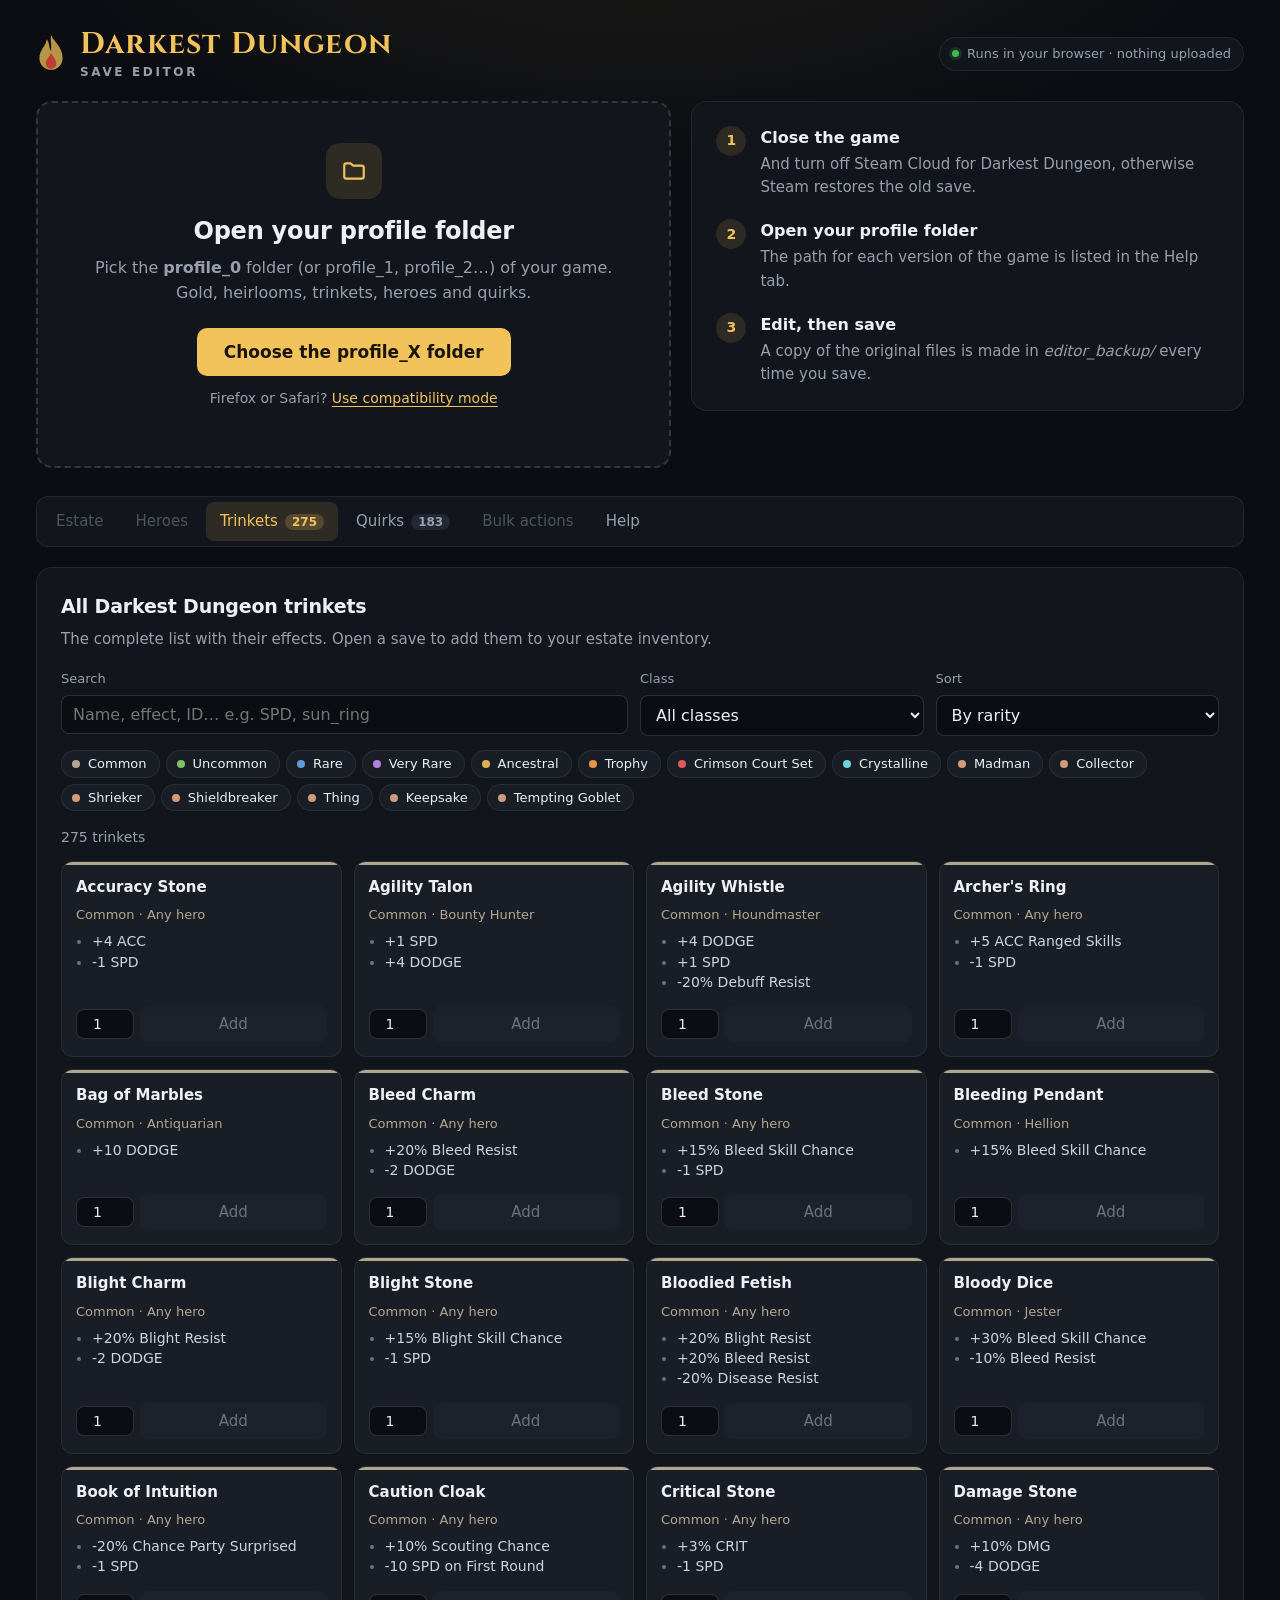
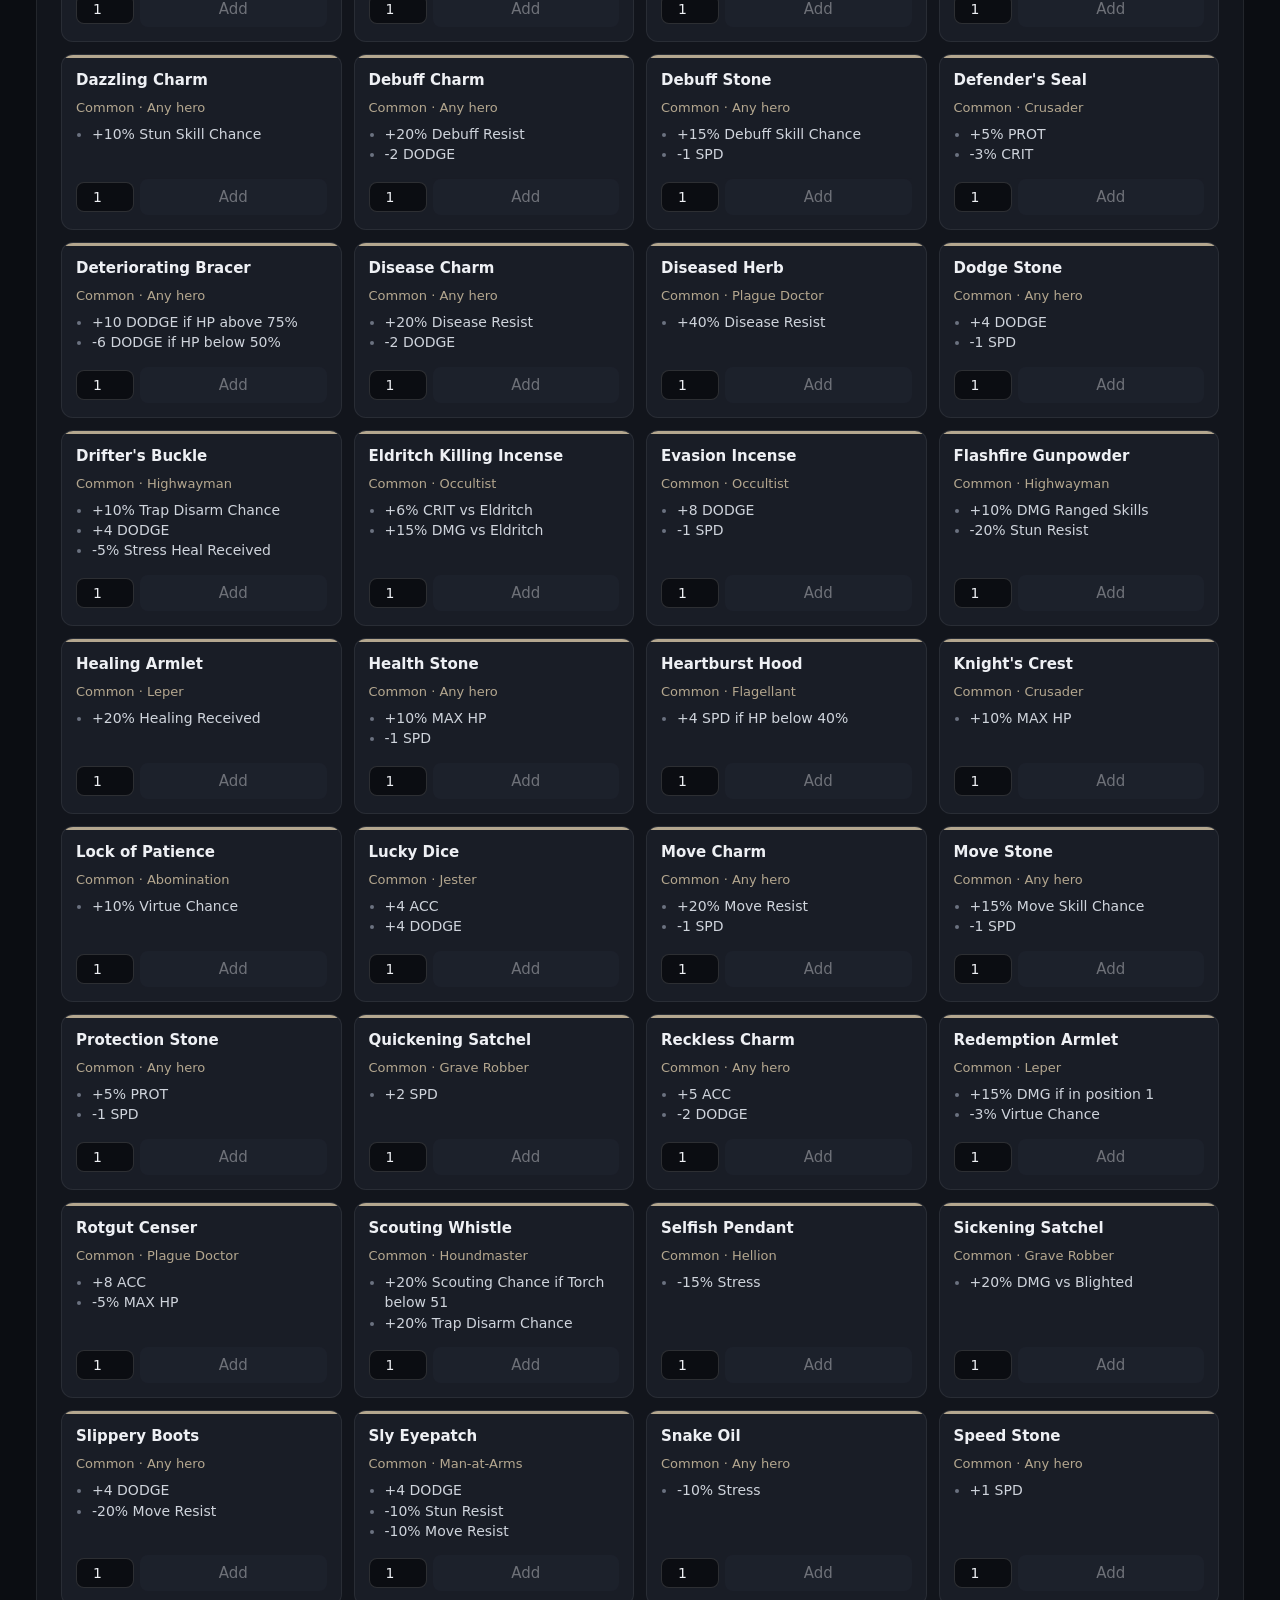
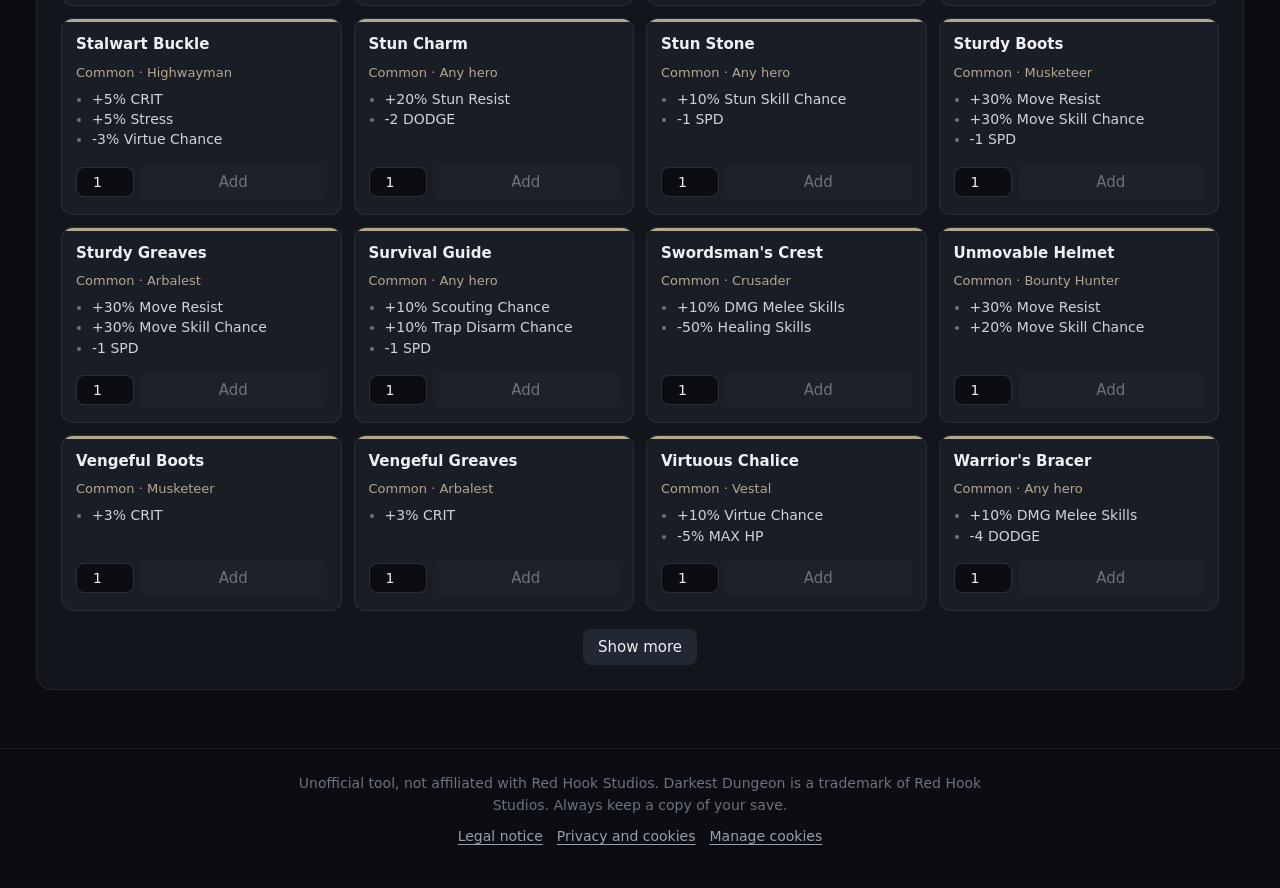
==== commit 6a327ddd: "Modern, lighter design (same look as the Azeroth Survivors editor) System sans-serif body text, Cinz" ====
--- a/index.html
+++ b/index.html
@@ -25,199 +25,231 @@
 <meta property="og:title" content="Darkest Dungeon Save Editor">
 <meta property="og:description" content="Gold, trinkets, heroes, quirks: edit your Darkest Dungeon save in the browser. Nothing is uploaded.">
 <meta property="og:url" content="https://pleaskanworkshop.fr/darkestdungeonsaveeditor/">
-<meta name="theme-color" content="#0d0b0a">
+<meta name="theme-color" content="#0b0d12">
 <link rel="icon" href="favicon.svg" type="image/svg+xml">
-<link rel="preload" href="fonts/eb-garamond-latin-400-normal.woff2" as="font" type="font/woff2" crossorigin>
+<link rel="preload" href="fonts/cinzel-latin-700-normal.woff2" as="font" type="font/woff2" crossorigin>
 <link rel="stylesheet" href="fonts/fonts.css">
 <script type="application/ld+json">{"@context":"https://schema.org","@type":"WebApplication","name":"Darkest Dungeon Save Editor","applicationCategory":"GameApplication","operatingSystem":"Windows, macOS, Linux (browser)","inLanguage":"en","offers":{"@type":"Offer","price":"0","priceCurrency":"EUR"},"url":"https://pleaskanworkshop.fr/darkestdungeonsaveeditor/"}</script>
 <style>
 :root{
-  --bg:#0d0b0a;--panel:#18130f;--panel2:#221a15;--line:#3a2c22;--line2:#5a4330;
-  --ink:#e8dcc6;--dim:#9c8b74;--blood:#9e2a2b;--blood2:#c23b3c;--gold:#c9a54a;--ok:#6f9a5b;
-  --r-common:#b4a78f;--r-uncommon:#7fae68;--r-rare:#5f8fc4;--r-very_rare:#a679c9;--r-ancestral:#c9a54a;
-  --r-trophy:#d98a3d;--r-crimson:#c94545;--r-crystalline:#6cc6c9;--r-unique:#c08a6a;
-  --display:"Cinzel",Georgia,serif;--body:"EB Garamond",Georgia,serif;
+  --bg:#0b0d12;--surface:#12151c;--surface2:#191d26;--surface3:#222734;
+  --line:rgba(255,255,255,.07);--line2:rgba(255,255,255,.14);
+  --ink:#eef0f4;--dim:#98a0ad;--faint:#6b7280;
+  --gold:#f2c35b;--gold-ink:#1a1405;--gold-soft:rgba(242,195,91,.12);--gold-line:rgba(242,195,91,.45);
+  --blood:#e5534b;--blood-soft:rgba(229,83,75,.12);--ok:#3fb950;
+  --r-common:#b4a78f;--r-uncommon:#7fc468;--r-rare:#5f9bdc;--r-very_rare:#b47fe0;--r-ancestral:#e0b24f;
+  --r-trophy:#e8954a;--r-crimson:#e05a5a;--r-crystalline:#6cd3d6;--r-unique:#d39a78;
+  --r:12px;--r-sm:8px;
+  --display:"Cinzel",Georgia,serif;
+  --body:system-ui,-apple-system,"Segoe UI",Roboto,"Helvetica Neue",Arial,sans-serif;
+  --mono:ui-monospace,"Cascadia Code",Consolas,Menlo,monospace;
 }
 *{box-sizing:border-box}
-html{scroll-padding-top:80px}
-body{margin:0;background:radial-gradient(ellipse 120% 60% at 50% -10%,#2a1c14 0%,#150f0c 38%,var(--bg) 70%) fixed,var(--bg);color:var(--ink);font:18px/1.55 var(--body);min-height:100vh;-webkit-font-smoothing:antialiased}
-a{color:var(--gold)}
-a:hover{color:#e2c06a}
+html{scroll-padding-top:80px;color-scheme:dark}
+body{margin:0;background:var(--bg);background-image:radial-gradient(900px 420px at 50% -120px,rgba(242,195,91,.09),transparent 70%);background-repeat:no-repeat;color:var(--ink);font:16px/1.55 var(--body);min-height:100vh;-webkit-font-smoothing:antialiased}
+a{color:var(--gold);text-underline-offset:3px}
+a:hover{color:#ffd270}
 :focus-visible{outline:2px solid var(--gold);outline-offset:2px}
 .wrap{max-width:1240px;margin:0 auto;padding:0 16px}
+.hidden{display:none!important}
 
 /* ---------- header */
-.top{text-align:center;padding:44px 16px 22px;position:relative}
-.top h1{font-family:var(--display);font-weight:700;letter-spacing:.09em;margin:0;line-height:1.05;font-size:clamp(30px,5.4vw,58px);color:var(--gold);
-  text-shadow:0 0 28px rgba(201,165,74,.28),0 3px 0 #000,0 0 2px #000}
-.top h1 small{display:block;font-size:.36em;letter-spacing:.32em;color:var(--ink);opacity:.82;margin-top:10px;font-weight:500}
-.top p{color:var(--dim);font-style:italic;margin:14px auto 0;max-width:60ch}
-.flame{display:block;width:26px;height:38px;margin:0 auto 14px}
+.top{display:flex;align-items:center;gap:14px;padding:28px 0 22px}
+.top h1{font-family:var(--display);font-weight:700;font-size:clamp(22px,3.4vw,30px);letter-spacing:.04em;color:var(--gold);line-height:1.1;margin:0}
+.top h1 small{display:block;font-family:var(--body);font-size:12px;font-weight:600;color:var(--dim);letter-spacing:.22em;text-transform:uppercase;margin-top:5px}
+.top .pill{margin-left:auto;display:inline-flex;align-items:center;gap:8px;font-size:13px;color:var(--dim);background:var(--surface);border:1px solid var(--line);border-radius:999px;padding:6px 12px;white-space:nowrap}
+.top .pill i{width:7px;height:7px;border-radius:50%;background:var(--ok);box-shadow:0 0 0 3px rgba(63,185,80,.18)}
+.flame{display:block;width:30px;height:40px;flex:none}
 @media (prefers-reduced-motion:no-preference){ .flame path{transform-origin:50% 100%;animation:flick 2.6s ease-in-out infinite} @keyframes flick{0%,100%{transform:scaleY(1) skewX(0)}30%{transform:scaleY(1.07) skewX(-2deg)}60%{transform:scaleY(.95) skewX(2deg)}} }
-body.loaded .top{padding:18px 16px 14px} body.loaded .top h1{font-size:clamp(22px,3vw,30px)} body.loaded .top h1 small{display:inline;font-size:.6em;letter-spacing:.2em;margin:0 0 0 14px} body.loaded .top p,body.loaded .flame{display:none}
-.rule{height:1px;background:linear-gradient(90deg,transparent,var(--line2),transparent);border:0;margin:0}
+body.loaded .top{padding:18px 0 14px}
 
 /* ---------- ads */
-.ad{margin:18px auto;text-align:center;min-height:0}
+.ad{margin:0 auto 18px;text-align:center;min-height:0}
 .ad ins{display:block}
-.ad.dev{border:1px dashed var(--line2);color:var(--dim);font-size:14px;padding:22px 10px;font-style:italic}
+.ad.dev{border:1px dashed var(--line2);border-radius:var(--r);color:var(--faint);font-size:13px;padding:24px 10px}
 .ad.off{display:none}
 .ad-top{max-width:970px}
 
 /* ---------- layout */
-.shell{display:grid;grid-template-columns:minmax(0,1fr);gap:28px;align-items:start}
-@media (min-width:1180px){ .shell.has-side{grid-template-columns:minmax(0,1fr) 300px} .side{position:sticky;top:84px} }
+.shell{display:grid;grid-template-columns:minmax(0,1fr);gap:20px;align-items:start}
+@media (min-width:1180px){ .shell.has-side{grid-template-columns:minmax(0,1fr) 300px} .side{position:sticky;top:76px} }
 .side .ad{margin-top:0}
 
 /* ---------- file bar */
-.filebar{position:sticky;top:0;z-index:20;background:rgba(13,11,10,.92);backdrop-filter:blur(6px);border-bottom:1px solid var(--line);padding:10px 0}
-.filebar .wrap{display:flex;gap:12px;align-items:center;flex-wrap:wrap}
-.filebar .st{flex:1;min-width:200px;color:var(--dim);font-size:16px}
+.filebar{position:sticky;top:0;z-index:20;background:rgba(11,13,18,.85);backdrop-filter:blur(10px);-webkit-backdrop-filter:blur(10px);border-bottom:1px solid var(--line);padding:10px 0}
+.filebar .wrap{display:flex;gap:10px;align-items:center}
+.filebar .st{flex:1;min-width:0;color:var(--dim);font-size:15px;white-space:nowrap;overflow:hidden;text-overflow:ellipsis}
 .filebar .st b{color:var(--ink);font-weight:600}
-.st.ok{color:var(--ok)} .st.err{color:var(--blood2)} .st.dirty{color:#e0b26a}
+.st.ok{color:var(--ok)} .st.err{color:var(--blood)} .st.dirty{color:var(--gold);font-weight:500}
 
 /* ---------- buttons & inputs */
-button,.btn{font-family:var(--display);font-size:13px;letter-spacing:.06em;background:linear-gradient(#2b201a,#1b1410);color:var(--ink);border:1px solid var(--line2);padding:9px 15px;border-radius:3px;cursor:pointer;line-height:1.2;display:inline-flex;align-items:center;gap:8px;text-decoration:none}
-button:hover:not(:disabled),.btn:hover{border-color:var(--gold);color:var(--gold)}
-button:disabled{opacity:.45;cursor:not-allowed}
-button.primary{background:linear-gradient(#a3302f,#6e1b1c);border-color:#c45a4b;color:#fff}
-button.primary:hover:not(:disabled){color:#fff;filter:brightness(1.15)}
-button.big{font-size:15px;padding:14px 22px}
-button.ghost{background:none;border-color:transparent;color:var(--dim)}
-button.ghost:hover:not(:disabled){border-color:var(--line2);color:var(--ink)}
-button.icon{padding:3px 7px;font-size:12px;font-family:var(--body)}
-label.f{display:block;font-size:15px;color:var(--dim)}
-input,select{width:100%;margin-top:4px;background:#0f0c0a;border:1px solid var(--line);color:var(--ink);font:17px var(--body);padding:7px 9px;border-radius:3px}
-input:focus,select:focus{outline:none;border-color:var(--gold)}
+button,.btn{font:500 15px/1.2 var(--body);background:var(--surface3);color:var(--ink);border:1px solid transparent;padding:8px 14px;border-radius:var(--r-sm);cursor:pointer;display:inline-flex;align-items:center;gap:8px;text-decoration:none;transition:background .15s,border-color .15s,color .15s,transform .05s}
+button:hover:not(:disabled),.btn:hover{background:#2b3141;color:var(--ink)}
+button:active:not(:disabled){transform:translateY(1px)}
+button:disabled{opacity:.4;cursor:not-allowed}
+button.primary{background:var(--gold);color:var(--gold-ink);font-weight:650}
+button.primary:hover:not(:disabled){background:#ffd270;color:var(--gold-ink)}
+button.big{font-size:17px;padding:13px 26px;border-radius:10px}
+button.ghost{background:transparent;border-color:var(--line2);color:var(--dim)}
+button.ghost:hover:not(:disabled){background:var(--surface2);color:var(--ink)}
+button.icon{padding:3px 8px;font-size:13px}
+label.f{display:block;font-size:13px;font-weight:500;color:var(--dim)}
+input,select{width:100%;margin-top:6px;background:var(--bg);border:1px solid var(--line2);color:var(--ink);font:16px var(--body);padding:9px 11px;border-radius:var(--r-sm);transition:border-color .15s,box-shadow .15s}
+input:focus,select:focus{outline:none;border-color:var(--gold);box-shadow:0 0 0 3px var(--gold-soft)}
 input[type=number]{font-variant-numeric:tabular-nums}
-.hidden{display:none!important}
 
 /* ---------- landing */
-.landing{display:grid;gap:26px;margin:26px 0 8px}
-@media (min-width:860px){ .landing{grid-template-columns:1.1fr .9fr;align-items:center} }
-.door{border:1px solid var(--line2);background:linear-gradient(180deg,#1d1612,#130e0b);padding:30px 26px;border-radius:4px;text-align:center;position:relative;box-shadow:inset 0 0 60px rgba(0,0,0,.6)}
-.door h2{font-family:var(--display);color:var(--gold);font-size:22px;margin:0 0 6px;letter-spacing:.04em}
-.door p{color:var(--dim);margin:0 0 20px}
+.landing{display:grid;gap:20px;margin:0 0 28px}
+@media (min-width:860px){ .landing{grid-template-columns:1.15fr 1fr;align-items:stretch} }
+.door{border:2px dashed var(--line2);background:var(--surface);padding:40px 28px;border-radius:16px;text-align:center;display:flex;flex-direction:column;justify-content:center;transition:border-color .15s,background .15s}
+.door .ico{width:56px;height:56px;margin:0 auto 14px;border-radius:14px;display:grid;place-items:center;background:var(--gold-soft);color:var(--gold)}
+.door h2{font-size:24px;font-weight:650;margin:0 0 6px;letter-spacing:-.01em}
+.door p{color:var(--dim);margin:0 0 22px}
 .door .acts{display:flex;flex-direction:column;align-items:center;gap:12px}
-.door .compat{font-size:15px;color:var(--dim)}
-.door .compat label{color:var(--gold);text-decoration:underline;cursor:pointer}
-.door.drag{border-color:var(--gold);box-shadow:inset 0 0 60px rgba(201,165,74,.12)}
-.steps{list-style:none;margin:0;padding:0;counter-reset:s}
-.steps li{counter-increment:s;display:grid;grid-template-columns:44px 1fr;gap:12px;padding:12px 0;border-bottom:1px solid var(--line)}
-.steps li:last-child{border-bottom:0}
-.steps li::before{content:counter(s,upper-roman);font-family:var(--display);color:var(--blood2);font-size:22px;text-align:center;line-height:1.3}
-.steps b{font-weight:600}
-.steps span{color:var(--dim);display:block;font-size:16px}
-.warn{border-left:3px solid var(--blood);background:#1b0f0d;padding:10px 14px;color:#e0b9a6;font-size:16px;margin:14px 0}
+.door .compat{font-size:14px;color:var(--dim)}
+.door .compat label{color:var(--gold);text-decoration:underline;text-underline-offset:3px;cursor:pointer}
+.door.drag{border-color:var(--gold);background:var(--gold-soft)}
+.steps{list-style:none;margin:0;padding:24px;counter-reset:s;background:var(--surface);border:1px solid var(--line);border-radius:16px;display:flex;flex-direction:column;justify-content:center;gap:20px}
+.steps li{counter-increment:s;display:flex;gap:14px}
+.steps li::before{content:counter(s);flex:none;width:30px;height:30px;border-radius:50%;display:grid;place-items:center;background:var(--gold-soft);color:var(--gold);font-weight:700;font-size:14px}
+.steps b{font-weight:600;display:block;margin-bottom:2px}
+.steps span{color:var(--dim);display:block;font-size:15px}
+.warn{border:1px solid rgba(229,83,75,.4);background:var(--blood-soft);border-radius:10px;padding:10px 14px;color:#f3c2bd;font-size:15px;margin:14px 0}
 
 /* ---------- tabs */
-.tabs{display:flex;gap:2px;border-bottom:1px solid var(--line);margin:22px 0 22px;overflow-x:auto;scrollbar-width:none}
+.tabs{display:flex;gap:4px;overflow-x:auto;scrollbar-width:none;background:var(--surface);border:1px solid var(--line);border-radius:12px;padding:5px;margin:0 0 20px}
 .tabs::-webkit-scrollbar{display:none}
-.tabs a{font-family:var(--display);font-size:14px;letter-spacing:.06em;color:var(--dim);text-decoration:none;padding:11px 16px;border-bottom:2px solid transparent;white-space:nowrap}
-.tabs a:hover{color:var(--ink)}
-.tabs a[aria-current=page]{color:var(--gold);border-bottom-color:var(--gold)}
-.tabs a.locked{opacity:.5}
-.tabs .count{font-family:var(--body);font-size:13px;color:var(--dim);margin-left:4px}
+.tabs a{flex:none;font-size:15px;font-weight:500;color:var(--dim);text-decoration:none;padding:8px 14px;border-radius:8px;white-space:nowrap;transition:background .15s,color .15s}
+.tabs a:hover{color:var(--ink);background:var(--surface2)}
+.tabs a[aria-current=page]{color:var(--gold);background:var(--gold-soft)}
+.tabs a.locked{opacity:.45}
+.tabs .count:empty{display:none}
+.tabs .count{font-size:12px;font-weight:600;margin-left:7px;padding:1px 7px;border-radius:999px;background:var(--surface3);color:var(--dim)}
+.tabs a[aria-current=page] .count{background:rgba(242,195,91,.2);color:var(--gold)}
 
 /* ---------- panels */
-.panel{background:var(--panel);border:1px solid var(--line);border-radius:4px;padding:20px;margin-bottom:18px}
-.panel>h2,.sec-h{font-family:var(--display);font-size:17px;color:var(--gold);margin:0 0 14px;letter-spacing:.04em;font-weight:500}
-.panel>p.lead{color:var(--dim);margin:-6px 0 16px;font-size:16px}
-.grid{display:grid;grid-template-columns:repeat(auto-fill,minmax(170px,1fr));gap:14px}
-.empty{color:var(--dim);font-style:italic}
-.locked-msg{text-align:center;padding:40px 20px}
-.locked-msg p{color:var(--dim)}
+.panel{background:var(--surface);border:1px solid var(--line);border-radius:16px;padding:24px;margin-bottom:18px}
+.panel>h2{font-size:19px;font-weight:650;letter-spacing:-.01em;color:var(--ink);margin:0 0 6px}
+.sec-h{font-size:13px;font-weight:600;text-transform:uppercase;letter-spacing:.08em;color:var(--dim);margin:0 0 10px}
+.panel>p.lead{color:var(--dim);margin:0 0 18px;font-size:15px;max-width:70ch}
+.panel>h2+.wallet,.panel>h2+.inv,.panel>h2+.bulk{margin-top:16px}
+.grid{display:grid;grid-template-columns:repeat(auto-fill,minmax(180px,1fr));gap:14px}
+.empty{color:var(--faint);font-style:italic}
+.locked-msg{text-align:center;padding:48px 20px}
+.locked-msg p{color:var(--dim);margin:0 0 16px}
 
 /* wallet */
-.wallet{display:grid;grid-template-columns:repeat(auto-fill,minmax(150px,1fr));gap:14px}
-.coin{background:var(--panel2);border:1px solid var(--line);border-radius:3px;padding:12px}
-.coin label{font-family:var(--display);font-size:13px;color:var(--gold);letter-spacing:.05em}
-.coin .quick{display:flex;gap:4px;margin-top:6px}
-.coin .quick button{flex:1;justify-content:center;padding:3px 0;font-family:var(--body);font-size:13px}
+.wallet{display:grid;grid-template-columns:repeat(auto-fill,minmax(160px,1fr));gap:12px}
+.coin{background:var(--surface2);border:1px solid var(--line);border-radius:var(--r);padding:14px}
+.coin label{font-size:13px;font-weight:600;color:var(--gold)}
+.coin .quick{display:flex;gap:4px;margin-top:8px}
+.coin .quick button{flex:1;justify-content:center;padding:4px 0;font-size:13px;border-radius:6px}
 
 /* inventory */
 .inv{display:flex;flex-wrap:wrap;gap:8px}
-.chip{display:inline-flex;align-items:center;gap:6px;background:#120e0b;border:1px solid var(--line);border-left:3px solid var(--rc,var(--line2));border-radius:3px;padding:4px 6px 4px 9px;font-size:16px;cursor:default}
-.chip .x{font-size:13px;color:var(--dim)}
-.chip button{padding:1px 6px;font-size:12px;font-family:var(--body)}
-.chip.pos{--rc:var(--ok)} .chip.neg{--rc:var(--blood2)} .chip.dis{--rc:#8a6fb0}
-.chip.lock{background:#1d170e}
-.chip .lk{color:var(--gold);font-size:13px}
+.chip{display:inline-flex;align-items:center;gap:8px;background:var(--surface2);border:1px solid var(--line);border-radius:999px;padding:5px 6px 5px 12px;font-size:14px;font-weight:500;cursor:default}
+.chip::before{content:"";width:8px;height:8px;border-radius:50%;background:var(--rc,var(--line2));flex:none}
+.chip .x{font-size:12px;color:var(--dim);font-weight:400}
+.chip button{padding:2px 8px;font-size:12px;border-radius:999px}
+.chip.pos{--rc:var(--ok)} .chip.neg{--rc:var(--blood)} .chip.dis{--rc:#a68be0}
+.chip.lock{background:var(--gold-soft);border-color:var(--gold-line)}
+.chip .lk{color:var(--gold);font-size:12px}
 
 /* catalogue */
-.filters{display:grid;grid-template-columns:2fr 1fr 1fr;gap:12px;margin-bottom:12px}
+.filters{display:grid;grid-template-columns:2fr 1fr 1fr;gap:12px;margin-bottom:14px}
 @media (max-width:640px){ .filters{grid-template-columns:1fr 1fr} .filters .q{grid-column:1/-1} }
 .rar-row{display:flex;flex-wrap:wrap;gap:6px;margin-bottom:16px}
-.rar-row button{font-family:var(--body);font-size:14px;letter-spacing:0;padding:4px 10px;border-left:3px solid var(--rc)}
-.rar-row button[aria-pressed=true]{background:#2c2119;border-color:var(--gold);color:var(--gold);border-left-color:var(--rc)}
-.meta-line{color:var(--dim);font-size:15px;margin:-4px 0 12px}
+.rar-row button{font-size:13px;padding:5px 12px 5px 10px;border-radius:999px;background:var(--surface2);border:1px solid var(--line)}
+.rar-row button::before{content:"";width:8px;height:8px;border-radius:50%;background:var(--rc)}
+.rar-row button[aria-pressed=true]{background:var(--gold-soft);border-color:var(--gold-line);color:var(--gold)}
+.meta-line{color:var(--dim);font-size:14px;margin:0 0 12px}
 .cards{display:grid;grid-template-columns:repeat(auto-fill,minmax(250px,1fr));gap:12px}
-.tk{background:var(--panel2);border:1px solid var(--line);border-top:3px solid var(--rc);border-radius:3px;padding:12px 13px 12px;display:flex;flex-direction:column;gap:6px}
-.tk h3{font-family:var(--display);font-size:15px;margin:0;letter-spacing:.02em;color:var(--ink);font-weight:500}
-.tk .who{font-size:14px;color:var(--rc);font-style:italic}
-.tk ul{margin:0;padding:0 0 0 16px;font-size:15.5px;line-height:1.4}
-.tk li::marker{color:var(--dim)}
-.tk .set{font-size:14.5px;color:#d9a4a4;border-top:1px dashed var(--line);padding-top:6px}
-.tk .add{margin-top:auto;display:flex;gap:6px;align-items:center;padding-top:6px}
-.tk .add input{width:56px;margin:0;padding:4px 6px;font-size:15px;text-align:center}
+.tk{background:var(--surface2);border:1px solid var(--line);border-radius:var(--r);padding:14px;display:flex;flex-direction:column;gap:6px;position:relative;overflow:hidden}
+.tk::before{content:"";position:absolute;left:0;top:0;right:0;height:3px;background:var(--rc)}
+.tk h3{font-size:15px;font-weight:600;margin:0;color:var(--ink)}
+.tk .who{font-size:13px;font-weight:500;color:var(--rc)}
+.tk ul{margin:0;padding:0 0 0 16px;font-size:14px;line-height:1.45;color:#cfd4dc}
+.tk li::marker{color:var(--faint)}
+.tk .set{font-size:13.5px;color:#f0b3ae;border-top:1px solid var(--line);padding-top:8px}
+.tk .add{margin-top:auto;display:flex;gap:6px;align-items:center;padding-top:8px}
+.tk .add input{width:58px;margin:0;padding:6px;font-size:14px;text-align:center}
 .tk .add button{flex:1;justify-content:center}
-.tk .own{font-size:13px;color:var(--gold);margin-left:auto}
-.more{text-align:center;margin-top:16px}
+.tk .own{font-size:12px;font-weight:600;color:var(--gold);margin-left:auto}
+.more{text-align:center;margin-top:18px}
 
 /* heroes */
-.hero{background:var(--panel2);border:1px solid var(--line);border-radius:4px;margin-bottom:12px}
-.hero>summary{list-style:none;cursor:pointer;padding:14px 16px;display:grid;grid-template-columns:1fr auto;gap:4px 14px;align-items:baseline}
+.hero{background:var(--surface);border:1px solid var(--line);border-radius:14px;margin-bottom:10px;transition:border-color .15s}
+.hero:hover{border-color:var(--line2)}
+.hero[open]{border-color:var(--line2)}
+.hero>summary{list-style:none;cursor:pointer;padding:14px 18px;display:grid;grid-template-columns:1fr auto;gap:8px 14px;align-items:center}
 .hero>summary::-webkit-details-marker{display:none}
-.hero>summary .nm{font-family:var(--display);font-size:18px;color:var(--ink)}
-.hero>summary .cls{color:var(--gold);font-style:italic;font-size:16px;margin-left:8px}
-.hero>summary .stats{color:var(--dim);font-size:15px;font-variant-numeric:tabular-nums;text-align:right}
-.hero>summary .stats .sev{color:var(--blood2)}
+.hero>summary .nm{font-size:17px;font-weight:650;color:var(--ink)}
+.hero>summary .cls{color:var(--gold);font-size:14px;font-weight:500;margin-left:8px}
+.hero>summary .stats{color:var(--dim);font-size:14px;font-variant-numeric:tabular-nums;text-align:right}
+.hero>summary .stats .sev{color:var(--blood)}
 .hero>summary .stats .vir{color:var(--gold)}
-.hero>summary::after{content:"";grid-column:1/-1;height:3px;border-radius:2px;background:linear-gradient(90deg,var(--blood2) var(--stress),#2a201a var(--stress));max-width:220px}
+.hero>summary::after{content:"";grid-column:1/-1;height:4px;border-radius:99px;background:linear-gradient(90deg,var(--blood) var(--stress),var(--surface3) var(--stress));max-width:240px}
 .hero[open]>summary{border-bottom:1px solid var(--line)}
-.hero .body{padding:16px}
-.hero .sub{font-family:var(--display);font-size:13px;color:var(--dim);letter-spacing:.05em;margin:18px 0 8px}
-.addq{display:flex;gap:8px;margin-top:10px;flex-wrap:wrap}
+.hero .body{padding:18px}
+.hero .sub{font-size:12px;font-weight:600;text-transform:uppercase;color:var(--dim);letter-spacing:.08em;margin:22px 0 10px}
+.addq{display:flex;gap:8px;margin-top:10px;flex-wrap:wrap;align-items:center}
 .addq select{flex:1;min-width:220px;margin:0}
-.hero .acts{display:flex;gap:8px;flex-wrap:wrap;margin-top:18px}
+.hero .acts{display:flex;gap:8px;flex-wrap:wrap;margin-top:20px}
 
 /* bulk */
-.bulk{display:grid;gap:10px}
-.bulk button{justify-content:flex-start;text-align:left;font-size:14px;padding:12px 14px}
-.bulk button span{font-family:var(--body);letter-spacing:0;color:var(--dim);font-size:15px}
+.bulk{display:grid;grid-template-columns:repeat(auto-fill,minmax(260px,1fr));gap:10px}
+.bulk button{flex-direction:column;align-items:flex-start;text-align:left;font-weight:600;padding:14px 16px;background:var(--surface2);border:1px solid var(--line);border-radius:var(--r);gap:3px}
+.bulk button:hover:not(:disabled){border-color:var(--gold-line);background:var(--surface3)}
+.bulk button span{color:var(--dim);font-weight:400;font-size:14px}
 
 /* quirk catalogue */
-.qcols{display:grid;gap:18px}
+.qcols{display:grid;gap:24px}
 @media (min-width:820px){ .qcols{grid-template-columns:1fr 1fr} }
 .qlist{list-style:none;margin:0;padding:0}
-.qlist li{display:grid;grid-template-columns:minmax(120px,190px) 1fr;gap:10px;padding:7px 0;border-bottom:1px solid var(--line);font-size:16px}
+.qlist li{display:grid;grid-template-columns:minmax(120px,180px) 1fr;gap:12px;padding:9px 0;border-bottom:1px solid var(--line);font-size:14.5px}
 .qlist li b{font-weight:600}
 .qlist li span{color:var(--dim)}
-.qlist.pos li b{color:#a9cf95} .qlist.neg li b{color:#e08a83}
+.qlist.pos li b{color:#7fd38a} .qlist.neg li b{color:#f08a83}
 
 /* help */
-.prose{max-width:72ch}
-.prose h2{font-family:var(--display);color:var(--gold);font-size:19px;font-weight:500;margin:28px 0 8px}
-.prose h3{font-size:18px;margin:18px 0 4px}
-.prose code{font-family:Consolas,Menlo,monospace;font-size:14.5px;background:#0f0c0a;border:1px solid var(--line);padding:1px 5px;border-radius:3px;word-break:break-all}
-.prose details{border-bottom:1px solid var(--line);padding:10px 0}
+.prose{max-width:820px}
+.prose p,.prose li{color:#cfd4dc}
+.prose h2{font-size:19px;font-weight:650;color:var(--ink);margin:28px 0 8px}
+.prose h3{font-size:13px;font-weight:600;text-transform:uppercase;letter-spacing:.08em;color:var(--dim);margin:20px 0 6px}
+.prose code{font:13.5px var(--mono);background:var(--bg);border:1px solid var(--line2);padding:2px 6px;border-radius:5px;word-break:break-all}
+.prose details{border-bottom:1px solid var(--line);padding:12px 0}
 .prose summary{cursor:pointer;font-weight:600}
-.prose details p{color:#d5c8b1;margin:8px 0 0}
+.prose details p{margin:8px 0 0}
 
 /* tooltip */
-#tip{position:fixed;z-index:100;max-width:300px;background:#0f0b09;border:1px solid var(--line2);border-top:2px solid var(--rc,var(--gold));border-radius:3px;padding:10px 12px;font-size:15px;line-height:1.4;box-shadow:0 10px 30px rgba(0,0,0,.6);pointer-events:none;opacity:0;transition:opacity .12s}
+#tip{position:fixed;z-index:100;max-width:300px;background:var(--surface3);border:1px solid var(--line2);border-radius:10px;padding:10px 12px;font-size:14px;line-height:1.45;color:#cfd4dc;box-shadow:0 10px 30px rgba(0,0,0,.5);pointer-events:none;opacity:0;transition:opacity .12s;overflow:hidden}
+#tip::before{content:"";position:absolute;left:0;top:0;right:0;height:3px;background:var(--rc,var(--gold))}
 #tip.on{opacity:1}
-#tip b{font-family:var(--display);font-weight:500;font-size:14px;display:block;margin-bottom:4px}
-#tip .k{color:var(--dim);font-style:italic;font-size:14px;display:block;margin-bottom:4px}
+#tip b{font-weight:650;font-size:14px;display:block;margin-bottom:4px;color:var(--ink)}
+#tip .k{color:var(--dim);font-size:13px;display:block;margin-bottom:4px}
 #tip ul{margin:0;padding-left:16px}
 
 /* toast */
-#toast{position:fixed;left:50%;bottom:22px;transform:translateX(-50%) translateY(20px);background:#1c1410;border:1px solid var(--line2);padding:10px 16px;border-radius:3px;font-size:16px;opacity:0;transition:.2s;z-index:120;pointer-events:none;max-width:calc(100% - 32px)}
+#toast{position:fixed;left:50%;bottom:24px;transform:translateX(-50%) translateY(20px);background:var(--surface3);border:1px solid var(--line2);padding:12px 18px;border-radius:12px;font-size:15px;font-weight:500;opacity:0;transition:.2s;z-index:120;pointer-events:none;max-width:calc(100% - 32px);box-shadow:0 12px 40px rgba(0,0,0,.5)}
 #toast.on{opacity:1;transform:translateX(-50%)}
 
-footer{border-top:1px solid var(--line);margin-top:40px;padding:22px 0 40px;color:var(--dim);font-size:15px}
-footer .wrap{display:flex;gap:16px;flex-wrap:wrap;justify-content:space-between}
-footer p{margin:0;max-width:70ch}
+footer{border-top:1px solid var(--line);margin-top:40px;padding:24px 0 40px;color:var(--faint);font-size:14px;text-align:center}
+footer .wrap{display:flex;flex-direction:column;gap:10px;align-items:center}
+footer p{margin:0;max-width:80ch}
+footer a{color:var(--dim)}
+footer a:hover{color:var(--gold)}
+
+@media (max-width:560px){
+  .top{padding:20px 0 16px}
+  .top .pill{display:none}
+  .panel{padding:16px;border-radius:14px}
+  .door{padding:28px 18px}
+  .tabs a{padding:8px 11px;font-size:14px}
+  .filebar .st{font-size:13px}
+  .filebar #closeBtn{display:none}
+  .grid{grid-template-columns:repeat(auto-fill,minmax(140px,1fr))}
+  .qlist li{grid-template-columns:1fr;gap:2px}
+}
 </style>
 </head>
 <body>
@@ -229,20 +261,22 @@
   </div>
 </div>
 
+<div class="wrap">
 <header class="top">
   <svg class="flame" viewBox="0 0 26 38" aria-hidden="true"><path d="M13 1c3 7 11 11 11 22a11 11 0 0 1-22 0C2 15 8 12 9 5c3 4 2 9 4 11 1-5-1-10 0-15z" fill="#c9a54a" opacity=".9"/><path d="M13 18c2 4 5 6 5 10a5 5 0 0 1-10 0c0-4 3-5 5-10z" fill="#c23b3c"/></svg>
   <h1>Darkest Dungeon<small>Save Editor</small></h1>
-  <p>Gold, heirlooms, trinkets, heroes and quirks. Everything happens in your browser: your files never leave your computer.</p>
+  <span class="pill"><i></i>Runs in your browser · nothing uploaded</span>
 </header>
-<hr class="rule">
+</div>
 
 <div class="wrap">
   <div class="ad ad-top" data-ad="top"></div>
 
   <section id="landing" class="landing">
     <div class="door" id="door">
+      <div class="ico"><svg width="26" height="26" viewBox="0 0 24 24" fill="none" stroke="currentColor" stroke-width="2" stroke-linecap="round" stroke-linejoin="round" aria-hidden="true"><path d="M3 7a2 2 0 0 1 2-2h4l2 2h8a2 2 0 0 1 2 2v8a2 2 0 0 1-2 2H5a2 2 0 0 1-2-2z"/></svg></div>
       <h2>Open your profile folder</h2>
-      <p>Pick the <b>profile_0</b> folder (or profile_1, profile_2…) of your game.</p>
+      <p>Pick the <b>profile_0</b> folder (or profile_1, profile_2…) of your game.<br>Gold, heirlooms, trinkets, heroes and quirks.</p>
       <div class="acts">
         <button class="primary big" id="openBtn">Choose the profile_X folder</button>
         <div class="compat">Firefox or Safari? <label for="dirInput">Use compatibility mode</label><input id="dirInput" type="file" webkitdirectory multiple class="hidden"></div>
